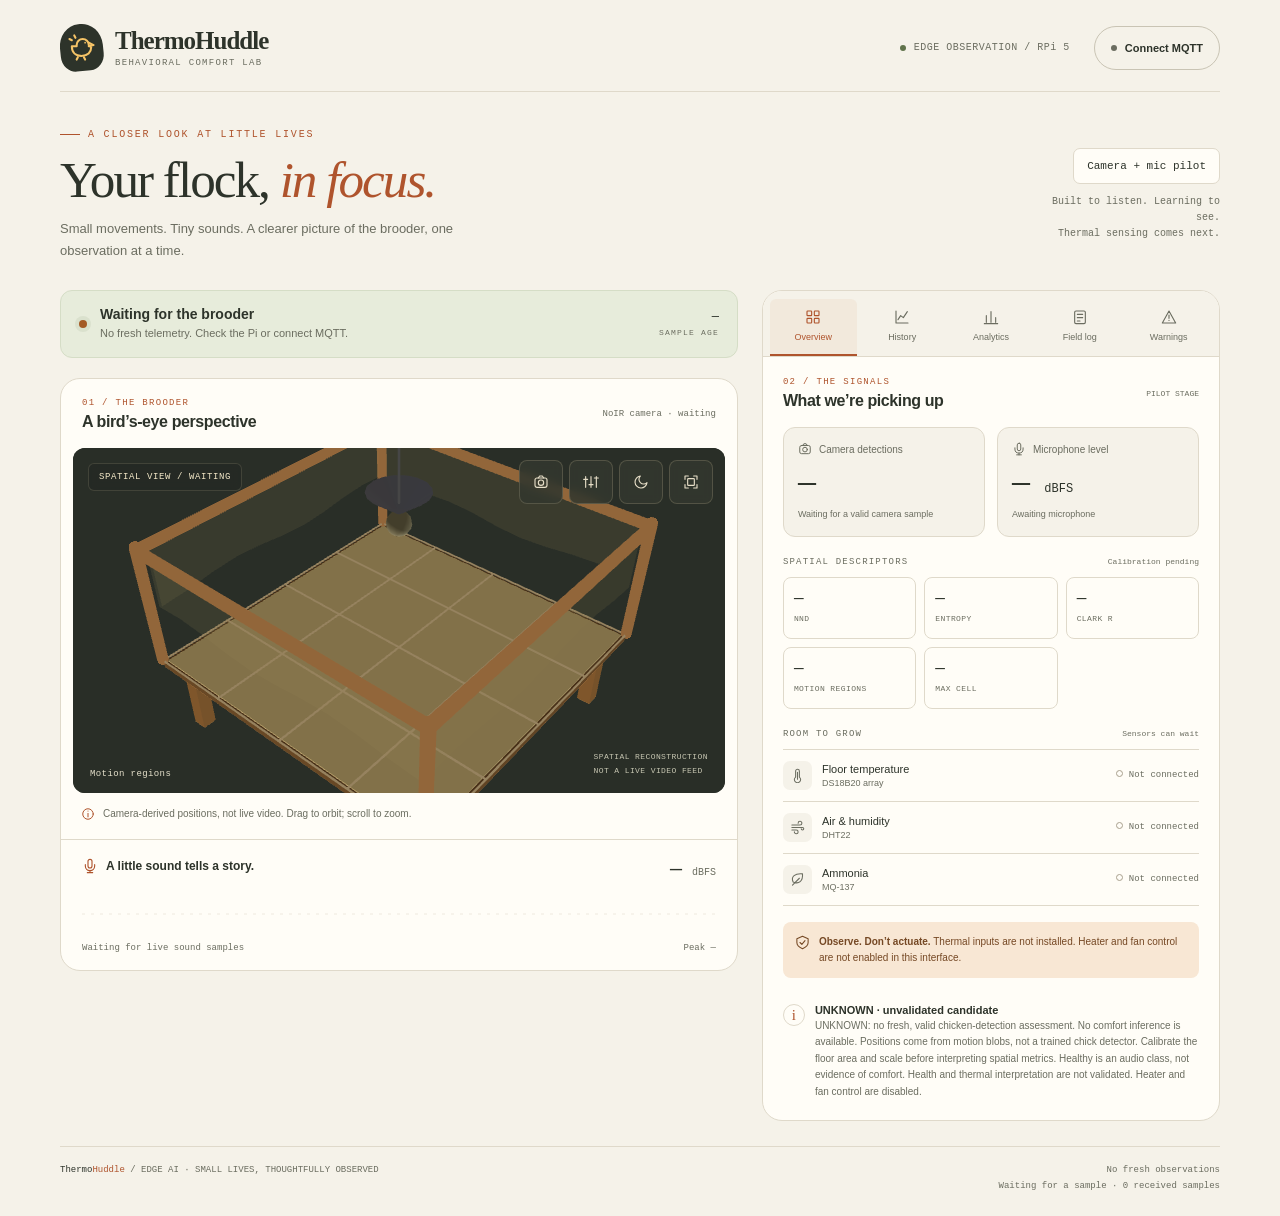
==== index.html @ e8b9ba31 "Add trained-model observation pipeline: YOLO chick detection, vocalization classifier, distress warn" ====
<!DOCTYPE html>
<html lang="en">
<head>
<meta charset="UTF-8">
<meta name="viewport" content="width=device-width, initial-scale=1.0">
<title>ThermoHuddle — Flock Monitor</title>
<script src="p5.min.js"></script>
<script src="mqtt.min.js"></script>
<link rel="manifest" href="manifest.json">
<link rel="icon" type="image/png" sizes="32x32" href="favicon-32.png">
<link rel="apple-touch-icon" href="icon-192.png">
<meta name="theme-color" content="#f5f2e9">
<meta name="mobile-web-app-capable" content="yes">
<meta name="apple-mobile-web-app-capable" content="yes">
<meta name="apple-mobile-web-app-status-bar-style" content="default">
<meta name="apple-mobile-web-app-title" content="ThermoHuddle">
<style>
  :root {
    --bg: #eaf8c2;          /* sage cream */
    --bg2: #f8f8f0;         /* off-white card */
    --card: #ffffff;
    --card-edge: #dfe7e3;
    --ink: #2a2e24;         /* near-black green ink */
    --sub: #6f7561;
    --green: #7fae55;       /* soft green accent */
    --green-soft: #dcf0b4;
    --red: #dc0014;         /* alert red */
    --red-soft: #fdecec;
    --amber: #c98a00;
    --amber-soft: #fff3d0;
    --blue: #4a7fb5;
    --radius: 18px;
    font-size: 15px;
  }
  * { box-sizing: border-box; -webkit-tap-highlight-color: transparent; }
  html, body {
    margin: 0; padding: 0; height: 100%; overflow: hidden;
    background: var(--bg); color: var(--ink);
    font-family: -apple-system, 'Segoe UI', system-ui, sans-serif;
  }
  #app {
    display: flex; flex-direction: column; height: 100%;
    max-width: 480px; margin: 0 auto; position: relative;
  }
  canvas#p5canvas { position: absolute; inset: 0; }

  /* ============ TOP BAR ============ */
  #topbar {
    position: relative; z-index: 10; flex: 0 0 auto;
    display: flex; align-items: center; gap: 10px;
    padding: 14px 18px 10px;
  }
  #topbar .logo {
    width: 38px; height: 38px; border-radius: 12px;
    background: var(--ink); color: #eaf8c2;
    display: flex; align-items: center; justify-content: center;
    font-size: 20px;
  }
  #topbar .tt { flex: 1; min-width: 0; }
  #topbar .tt .t1 { font-weight: 700; font-size: 16px; letter-spacing: 0.2px; }
  #topbar .tt .t2 { color: var(--sub); font-size: 11.5px; margin-top: 1px; }
  #connchip {
    font-size: 11px; font-weight: 600; padding: 6px 11px; border-radius: 999px;
    background: var(--card); border: 1px solid var(--card-edge); color: var(--sub);
    cursor: pointer; user-select: none;
  }
  #connchip.on { background: var(--green-soft); border-color: var(--green); color: #3c5a1e; }
  #connchip.err { background: var(--red-soft); border-color: var(--red); color: var(--red); }

  /* ============ STATE BANNER ============ */
  #statebanner {
    position: relative; z-index: 10; flex: 0 0 auto;
    margin: 0 16px; border-radius: var(--radius);
    padding: 14px 18px; display: flex; align-items: center; gap: 12px;
    background: var(--card); border: 1px solid var(--card-edge);
    box-shadow: 0 2px 10px rgba(60,70,40,0.06);
  }
  #statebanner .dot {
    width: 12px; height: 12px; border-radius: 50%; background: var(--green);
    flex: 0 0 auto; box-shadow: 0 0 0 4px rgba(127,174,85,0.25);
  }
  #statebanner .sb-main { flex: 1; min-width: 0; }
  #statebanner .sb-state { font-size: 19px; font-weight: 800; letter-spacing: 0.3px; }
  #statebanner .sb-sub { font-size: 12px; color: var(--sub); margin-top: 1px; }
  #statebanner .sb-temp { text-align: right; }
  #statebanner .sb-temp .v { font-size: 22px; font-weight: 800; }
  #statebanner .sb-temp .k { font-size: 10.5px; color: var(--sub); text-transform: uppercase; letter-spacing: 1px; }

  /* ============ 3D VIEWPORT ============ */
  #viewport {
    position: relative; z-index: 5; flex: 1 1 auto; min-height: 180px;
    margin: 12px 16px; border-radius: var(--radius); overflow: hidden;
    border: 1px solid var(--card-edge);
  }
  #viewport canvas { display: block; }
  #vplabel {
    position: absolute; top: 10px; left: 12px; z-index: 2;
    font-size: 11px; font-weight: 700; color: #ffffff;
    background: rgba(30,34,24,0.55); padding: 5px 10px; border-radius: 999px;
    backdrop-filter: blur(4px);
  }
  #vpbtns { position: absolute; top: 10px; right: 10px; z-index: 2; display: flex; gap: 6px; }
  #livefeed { position: absolute; inset: 0; width: 100%; height: 100%; object-fit: cover; display: none; background: #000; }
  #viewport.feeding #livefeed { display: block; }
  #viewport.feeding canvas#p5canvas { visibility: hidden; }
  .vpb {
    width: 34px; height: 34px; border-radius: 12px; border: 1px solid var(--card-edge);
    background: rgba(255,255,255,0.85); color: var(--ink); font-size: 15px;
    cursor: pointer; display: flex; align-items: center; justify-content: center;
    backdrop-filter: blur(4px);
  }
  .vpb:active { transform: scale(0.93); }

  /* ============ BOTTOM SHEET (stats + pages) ============ */
  #sheet {
    position: relative; z-index: 10; flex: 0 0 auto;
    background: var(--bg2); border-radius: 26px 26px 0 0;
    border-top: 1px solid var(--card-edge);
    box-shadow: 0 -4px 18px rgba(60,70,40,0.08);
    display: flex; flex-direction: column;
    max-height: 46vh;
  }
  #sheet .grab { width: 42px; height: 5px; border-radius: 3px; background: #c9cfbe; margin: 8px auto 2px; }
  #pages { flex: 1 1 auto; overflow-y: auto; padding: 6px 16px 8px; }
  .page { display: none; }
  .page.active { display: block; }

  /* stats grid */
  .stats { display: grid; grid-template-columns: repeat(4, 1fr); gap: 8px; }
  .stat {
    background: var(--card); border: 1px solid var(--card-edge);
    border-radius: 14px; padding: 9px 6px 8px; text-align: center;
  }
  .stat .v { font-size: 15px; font-weight: 800; }
  .stat .k { font-size: 8.8px; color: var(--sub); text-transform: uppercase; letter-spacing: 0.6px; margin-top: 2px; }
  .stat.warn .v { color: var(--red); }
  .stat.good .v { color: #3c5a1e; }

  /* wide row chips */
  .chips { display: flex; flex-wrap: wrap; gap: 8px; margin-top: 8px; }
  .chips .chip { min-width: calc(50% - 4px); }
  .chip {
    flex: 1; background: var(--card); border: 1px solid var(--card-edge);
    border-radius: 14px; padding: 10px 12px;
  }
  .chip .k { font-size: 9.5px; color: var(--sub); text-transform: uppercase; letter-spacing: 0.8px; }
  .chip .v { font-size: 15px; font-weight: 800; margin-top: 2px; }
  .chip.warn { background: var(--red-soft); border-color: var(--red); }
  .chip.warn .v { color: var(--red); }
  .chip.amber { background: var(--amber-soft); border-color: var(--amber); }
  .chip.amber .v { color: var(--amber); }

  /* crowding + audio-distress alarm cards */
  #crowdcard, #distresscard {
    display: none; margin-top: 8px;
    background: var(--red-soft); border: 1px solid var(--red);
    border-radius: 14px; padding: 12px 14px;
  }
  #crowdcard.show, #distresscard.show { display: block; }
  #crowdcard .ct, #distresscard .ct { color: var(--red); font-weight: 800; font-size: 14px; }
  #crowdcard .cs, #distresscard .cs { color: #8c1a20; font-size: 11.5px; margin-top: 3px; }

  /* behavioral reasoning card ("why") */
  #whycard {
    display: flex; gap: 10px; align-items: flex-start;
    background: var(--card); border: 1px solid var(--card-edge);
    border-radius: 14px; padding: 11px 13px; margin-top: 8px;
  }
  #whycard .why-ico { font-size: 17px; line-height: 1.2; }
  #whycard .why-t { font-size: 12px; font-weight: 800; }
  #whycard .why-b { font-size: 11px; color: var(--sub); line-height: 1.55; margin-top: 2px; }

  /* history chart */
  #page-hist canvas { display: block; width: 100%; max-width: 100%; border-radius: 14px; background: #14170f; }

  /* event modal + scrub readout (remote history) */
  #evmodal { position: fixed; inset: 0; background: rgba(0,0,0,.55); z-index: 60;
    display: none; align-items: center; justify-content: center; padding: 16px; }
  #evmodal.open { display: flex; }
  #evcard { background: var(--card); border: 1px solid var(--card-edge); border-radius: 16px;
    max-width: 420px; width: 100%; max-height: 86vh; overflow: auto; padding: 14px; }
  #evcard h3 { margin: 0 0 6px; font-size: 14px; }
  #evcard .evchips { display: flex; gap: 6px; flex-wrap: wrap; margin-bottom: 8px; }
  #evcard .evchip { font-size: 10.5px; padding: 2px 8px; border-radius: 999px;
    background: var(--green-soft); color: #3c5a1e; font-weight: 700; }
  #evcard .evchip.warn { background: var(--red-soft); color: var(--red); }
  #evcard img { width: 100%; border-radius: 10px; margin: 4px 0; background: #14170f; }
  #evcard .evgrid { display: grid; grid-template-columns: 1fr 1fr; gap: 4px 10px; font-size: 11.5px; margin: 8px 0; }
  #evcard .evgrid b { font-weight: 700; }
  #evcard .evlbl { color: var(--sub); font-size: 10.5px; }
  #evcard .evclose { margin-top: 8px; width: 100%; padding: 8px; border-radius: 10px;
    border: 1px solid var(--card-edge); background: transparent; color: inherit; font-weight: 700; }
  .histread { font-size: 11px; color: var(--sub); margin-top: 6px; min-height: 15px;
    font-family: ui-monospace, Consolas, monospace; white-space: pre-wrap; }
  .logline.warn.clickable { cursor: pointer; }

  /* logs */
  .logline {
    padding: 7px 10px; border-left: 3px solid var(--card-edge);
    background: var(--card); border-radius: 8px;
    margin: 6px 0; font-size: 11.5px; font-family: ui-monospace, Consolas, monospace;
  }
  .logline .t { color: var(--sub); margin-right: 7px; font-size: 10.5px; }
  .logline.warn { border-left-color: var(--red); background: var(--red-soft); }
  .logline.info { border-left-color: var(--green); }

  /* ============ BOTTOM NAV ============ */
  #nav {
    flex: 0 0 auto; display: flex; z-index: 10;
    background: var(--card); border-top: 1px solid var(--card-edge);
    padding: 8px 6px calc(10px + env(safe-area-inset-bottom));
  }
  .navbtn {
    flex: 1; text-align: center; padding: 5px 0; cursor: pointer;
    color: var(--sub); user-select: none;
  }
  .navbtn .ic { font-size: 19px; display: block; }
  .navbtn .lb { font-size: 9.5px; font-weight: 600; letter-spacing: 0.3px; }
  .navbtn.active { color: var(--ink); }
  .navbtn.active .ic { transform: scale(1.08); }

  /* scenario sheet (secondary, slides over) */
  /* history range bar */
  .rangebar { display: flex; gap: 6px; margin-bottom: 8px; }
  .rangebar .rb {
    flex: 1; padding: 7px 0; border-radius: 999px; font-size: 11px; font-weight: 700;
    background: var(--card); border: 1px solid var(--card-edge); color: var(--sub);
    cursor: pointer;
  }
  .rangebar .rb.on { background: var(--green-soft); border-color: var(--green); color: #3c5a1e; }
  .histsum { display: flex; gap: 8px; margin-top: 8px; flex-wrap: wrap; }
  .hchip {
    background: var(--card); border: 1px solid var(--card-edge); border-radius: 10px;
    padding: 6px 10px; font-size: 11px; color: var(--sub);
  }
  .hchip b { color: var(--ink); }
  /* analytics */
  .card-lite {
    background: var(--card); border: 1px solid var(--card-edge); border-radius: 14px;
    padding: 12px 14px; margin-top: 8px;
  }
  .card-lite .cl-t {
    font-size: 12px; font-weight: 800; letter-spacing: .4px; margin-bottom: 8px;
    display: flex; justify-content: space-between; align-items: center;
  }
  .card-lite .cl-s { font-size: 9.5px; font-weight: 400; color: var(--sub); }
  .dtable { width: 100%; border-collapse: collapse; font-size: 11px; }
  .dtable th { color: var(--sub); font-weight: 600; text-align: left; padding: 6px 8px; border-bottom: 1px solid var(--card-edge); font-size: 10px; text-transform: uppercase; letter-spacing: .5px; }
  .dtable td { padding: 7px 8px; border-bottom: 1px solid rgba(190,200,170,.35); }
  .dtable tr.today td { background: var(--green-soft); }
  .csvbtn {
    background: var(--green-soft); border: 1px solid var(--green); color: #3c5a1e;
    border-radius: 999px; font-size: 10px; font-weight: 700; padding: 4px 10px; cursor: pointer;
  }
  .mgrid { display: grid; grid-template-columns: repeat(4, 1fr); gap: 8px; }
  .mcell { background: var(--bg2); border: 1px solid var(--card-edge); border-radius: 10px; padding: 9px 6px; text-align: center; }
  .mcell .ml { font-size: 8.8px; color: var(--sub); text-transform: uppercase; letter-spacing: .6px; }
  .mcell .mv { font-size: 17px; font-weight: 800; margin-top: 2px; }
  .mcell .mg { font-size: 8.5px; margin-top: 1px; color: var(--sub); }
  .mv.good { color: #3c5a1e; } .mv.ok { color: var(--amber); } .mv.poor { color: var(--red); }
  .mnote { font-size: 10.5px; color: var(--sub); margin-top: 8px; line-height: 1.5; }
  .mnote code { background: rgba(0,0,0,.06); padding: 1px 5px; border-radius: 4px; font-size: 10px; }
  #scensheet {
    position: absolute; inset: 0; z-index: 30; display: none;
    background: rgba(42,46,36,0.35); backdrop-filter: blur(3px);
  }
  #scensheet.open { display: block; }
  #scensheet .inner {
    position: absolute; bottom: 0; left: 0; right: 0;
    background: var(--bg2); border-radius: 26px 26px 0 0;
    padding: 14px 16px calc(16px + env(safe-area-inset-bottom));
  }
  #scensheet .inner h3 { margin: 2px 4px 10px; font-size: 14px; }
  .scengrid { display: grid; grid-template-columns: repeat(4, 1fr); gap: 8px; }
  .scen {
    background: var(--card); border: 1px solid var(--card-edge); border-radius: 14px;
    padding: 12px 4px; text-align: center; cursor: pointer; font-size: 11px; font-weight: 600;
    color: var(--ink);
  }
  .scen .e { font-size: 20px; display: block; margin-bottom: 3px; }
  .scen.active { background: var(--green-soft); border-color: var(--green); }
  .scen.danger.active { background: var(--red-soft); border-color: var(--red); }
  .scenrow2 { display: grid; grid-template-columns: repeat(3, 1fr); gap: 8px; margin-top: 8px; }
</style>
<link rel="stylesheet" href="brooder.css">
</head>
<body data-mode="live">
<svg class="icon-sprite" aria-hidden="true" xmlns="http://www.w3.org/2000/svg">
  <symbol id="i-chick" viewBox="0 0 24 24"><path d="M18 10a5 5 0 0 0-10 0v1H4c0 5 3 8 8 8s8-3 8-7l-2-2Z"/><path d="m18 8 4 2-4 1M9 20l-1 2m6-2 1 2M2 5l2 1M6 2l1 2"/><circle cx="15" cy="8" r=".7" fill="currentColor" stroke="none"/></symbol>
  <symbol id="i-camera" viewBox="0 0 24 24"><rect x="3" y="6" width="18" height="14" rx="3"/><path d="m8 6 2-3h4l2 3"/><circle cx="12" cy="13" r="4"/></symbol>
  <symbol id="i-mic" viewBox="0 0 24 24"><rect x="9" y="2" width="6" height="13" rx="3"/><path d="M5 10v2a7 7 0 0 0 14 0v-2M12 19v3m-4 0h8"/></symbol>
  <symbol id="i-sliders" viewBox="0 0 24 24"><path d="M4 4v16m8-16v16m8-16v16M1 8h6m2 8h6m2-10h6"/></symbol>
  <symbol id="i-moon" viewBox="0 0 24 24"><path d="M21 13a9 9 0 1 1-10-10 7 7 0 0 0 10 10Z"/></symbol>
  <symbol id="i-expand" viewBox="0 0 24 24"><path d="M8 3H3v5m13-5h5v5M3 16v5h5m13-5v5h-5"/><rect x="7" y="7" width="10" height="10" rx="1"/></symbol>
  <symbol id="i-grid" viewBox="0 0 24 24"><rect x="3" y="3" width="7" height="7" rx="1"/><rect x="14" y="3" width="7" height="7" rx="1"/><rect x="3" y="14" width="7" height="7" rx="1"/><rect x="14" y="14" width="7" height="7" rx="1"/></symbol>
  <symbol id="i-chart" viewBox="0 0 24 24"><path d="M3 3v18h18M6 16l4-6 4 3 6-9"/></symbol>
  <symbol id="i-analysis" viewBox="0 0 24 24"><path d="M5 20V10m7 10V4m7 16v-7M2 22h20"/></symbol>
  <symbol id="i-notes" viewBox="0 0 24 24"><rect x="4" y="3" width="16" height="19" rx="2"/><path d="M8 8h8m-8 5h8m-8 5h4"/></symbol>
  <symbol id="i-alert" viewBox="0 0 24 24"><path d="m12 3 10 18H2L12 3Zm0 6v5m0 3v.1"/></symbol>
  <symbol id="i-thermo" viewBox="0 0 24 24"><path d="M9 14.5V5a3 3 0 0 1 6 0v9.5a5 5 0 1 1-6 0ZM12 7v11"/></symbol>
  <symbol id="i-air" viewBox="0 0 24 24"><path d="M3 8h13a3 3 0 1 0-3-3M3 12h17a2 2 0 1 1-2 2M3 16h7a3 3 0 1 1-3 3"/></symbol>
  <symbol id="i-leaf" viewBox="0 0 24 24"><path d="M20 3C8 2 1 7 5 16c9 4 16-1 15-13ZM4 21 15 10"/></symbol>
  <symbol id="i-shield" viewBox="0 0 24 24"><path d="m12 2 9 4v6c0 6-9 10-9 10S3 18 3 12V6l9-4Zm-4 10 3 3 5-6"/></symbol>
  <symbol id="i-info" viewBox="0 0 24 24"><circle cx="12" cy="12" r="9"/><path d="M12 11v6m0-10v.1"/></symbol>
</svg>
<div id="app">

  <div id="topbar">
    <div class="logo" aria-hidden="true"><svg class="icon"><use href="#i-chick"/></svg></div>
    <div class="tt">
      <div class="t1">ThermoHuddle</div>
      <div class="t2" id="subtitle">BEHAVIORAL COMFORT LAB</div>
    </div>
    <div class="top-context"><span class="status-dot"></span> EDGE OBSERVATION / RPi 5</div>
    <button id="connchip" type="button" title="Connect or disconnect MQTT">Connect MQTT</button>
  </div>

  <section id="intro" aria-labelledby="intro-title">
    <div><div class="eyebrow">A closer look at little lives</div><h1 id="intro-title">Your flock, <em>in focus.</em></h1><p>Small movements. Tiny sounds. A clearer picture of the brooder, one observation at a time.</p></div>
    <div class="pilot-stamp"><strong id="pilot-mode-name"><svg class="icon" aria-hidden="true"><use href="#i-leaf"/></svg>Camera + mic pilot</strong><span class="stamp-note">Built to listen. Learning to see.<br>Thermal sensing comes next.</span></div>
  </section>

  <div id="statebanner">
    <div class="dot" id="sbdot"></div>
    <div class="sb-main">
      <div class="sb-state" id="sbstate" role="status" aria-live="polite">Waiting for the brooder</div>
      <div class="sb-sub" id="sbsub">Camera + microphone · observation only</div>
    </div>
    <div class="sb-temp">
      <div class="v" id="sbtemp">—</div>
      <div class="k" id="sbtemp-label">sample age</div>
    </div>
  </div>

  <section id="observation" aria-labelledby="spatial-title">
    <div class="observation-head"><div><div class="section-index">01 / THE BROODER</div><h2 id="spatial-title">A bird’s-eye perspective</h2></div><span class="source-tag" id="camera-source">NoIR camera · waiting</span></div>
  <div id="viewport" aria-label="Interactive 3D reconstruction of camera-derived motion regions">
    <canvas id="p5canvas" aria-hidden="true"></canvas>
    <video id="livefeed" autoplay playsinline muted></video>
    <div id="vplabel">SPATIAL VIEW / WAITING</div>
    <div id="vpbtns">
      <button class="vpb" id="btnfeed" type="button" aria-label="Toggle configured camera stream" title="Camera stream (requires separate stream setup)"><svg class="icon" aria-hidden="true"><use href="#i-camera"/></svg></button>
      <button class="vpb" id="btnscen" type="button" aria-label="Open demonstration scenarios" title="Demonstration scenarios"><svg class="icon" aria-hidden="true"><use href="#i-sliders"/></svg></button>
      <button class="vpb" id="btndark" type="button" aria-label="Toggle dark theme" aria-pressed="false" title="Toggle dark theme"><svg class="icon" aria-hidden="true"><use href="#i-moon"/></svg></button>
      <button class="vpb" id="btnsnap" type="button" aria-label="Save spatial view as PNG" title="Save spatial view"><svg class="icon" aria-hidden="true"><use href="#i-expand"/></svg></button>
    </div>
    <div class="viewport-bottom"><span class="view-key"><i></i> Motion regions</span><span class="coordinates">SPATIAL RECONSTRUCTION<br>NOT A LIVE VIDEO FEED</span></div>
  </div>
    <div class="observation-caption"><svg class="icon" aria-hidden="true"><use href="#i-info"/></svg><span id="observation-note">Camera-derived positions, not live video. Drag to orbit; scroll to zoom.</span></div>
    <div class="audio-panel"><div class="audio-top"><span class="audio-title"><svg class="icon" aria-hidden="true"><use href="#i-mic"/></svg>A little sound tells a story.</span><span class="audio-number"><span id="audio-level">—</span> <small>dBFS</small></span></div><div class="audio-chart" id="audio-chart" role="img" aria-label="Recent received microphone levels; numeric reading above"></div><div class="audio-foot"><span id="audio-label">Waiting for live sound samples</span><span id="audio-peak">Peak —</span></div></div>
  </section>

  <div id="sheet">
    <div class="grab"></div>
    <div id="pages">

      <div class="page active" id="page-stats">
        <div class="panel-title"><div><div class="section-index">02 / THE SIGNALS</div><h2>What we’re picking up</h2></div><span class="source-tag">PILOT STAGE</span></div>
        <div class="pilot-summary pilot-only">
          <div class="signal-card"><div class="signal-name"><svg class="icon" aria-hidden="true"><use href="#i-camera"/></svg>Camera detections</div><div class="signal-number" id="signal-count">—</div><div class="signal-detail" id="signal-camera-state">Waiting for a valid camera sample</div></div>
          <div class="signal-card"><div class="signal-name"><svg class="icon" aria-hidden="true"><use href="#i-mic"/></svg>Microphone level</div><div class="signal-number"><span id="signal-level">—</span> <small>dBFS</small></div><div class="signal-detail" id="signal-mic-state">Awaiting microphone</div></div>
        </div>
        <div class="pilot-note demo-only"><p><strong>Demonstration mode.</strong> Flock, thermal values and alarms below are simulated. No hardware is controlled.</p></div>
        <div class="subheading">Spatial descriptors <span>Calibration pending</span></div>
        <div class="stats">
          <div class="stat control-metric"><div class="v" id="m-set">—</div><div class="k">setpoint</div></div>
          <div class="stat"><div class="v" id="m-nnd">—</div><div class="k">nnd</div></div>
          <div class="stat"><div class="v" id="m-ent">—</div><div class="k">entropy</div></div>
          <div class="stat"><div class="v" id="m-r">—</div><div class="k">clark R</div></div>
          <div class="stat control-metric"><div class="v" id="m-duty">Off</div><div class="k">lamp duty</div></div>
          <div class="stat control-metric"><div class="v" id="m-nh3">—</div><div class="k">nh₃ ppm</div></div>
          <div class="stat"><div class="v" id="m-count">—</div><div class="k">motion regions</div></div>
          <div class="stat" id="m-cellwrap"><div class="v" id="m-cell">—</div><div class="k">max cell</div></div>
        </div>
        <div class="chips legacy-controls">
          <div class="chip"><div class="k">baseline</div><div class="v" id="c-base">34.0°C</div></div>
          <div class="chip" id="c-trimwrap"><div class="k">behavioral trim</div><div class="v" id="c-trim">+0.0°C</div></div>
          <div class="chip" id="c-crowdwrap"><div class="k">crowding rule</div><div class="v" id="c-crowd">clear</div></div>
          <div class="chip" id="c-confwrap"><div class="k">cross-check conf</div><div class="v" id="c-conf">—</div></div>
        </div>
        <div class="pilot-only"><div class="subheading">Room to grow <span>Sensors can wait</span></div><div class="sensor-list">
          <div class="sensor-row"><span class="sensor-icon"><svg class="icon" aria-hidden="true"><use href="#i-thermo"/></svg></span><span class="sensor-name">Floor temperature<small>DS18B20 array</small></span><span class="sensor-state">Not connected</span></div>
          <div class="sensor-row"><span class="sensor-icon"><svg class="icon" aria-hidden="true"><use href="#i-air"/></svg></span><span class="sensor-name">Air & humidity<small>DHT22</small></span><span class="sensor-state">Not connected</span></div>
          <div class="sensor-row"><span class="sensor-icon"><svg class="icon" aria-hidden="true"><use href="#i-leaf"/></svg></span><span class="sensor-name">Ammonia<small>MQ-137</small></span><span class="sensor-state">Not connected</span></div>
        </div><div class="pilot-note"><svg class="icon" aria-hidden="true"><use href="#i-shield"/></svg><p><strong>Observe. Don’t actuate.</strong> Thermal inputs are not installed. Heater and fan control are not enabled in this interface.</p></div></div>
        <div id="crowdcard">
          <div class="ct">⚠ CROWDING ALARM — acknowledge required</div>
          <div class="cs">Alarm + ventilation burst + notification sent · re-alerts every 5 min until acknowledged.</div>
        </div>
        <div id="distresscard">
          <div class="ct" id="distress-title">—</div>
          <div class="cs" id="distress-sub">—</div>
        </div>
        <div id="whycard">
          <div class="why-ico" id="whyico">🔎</div>
          <div class="why-main">
            <div class="why-t" id="whyt">—</div>
            <div class="why-b" id="whyb">Awaiting behavior window from th-brain.</div>
          </div>
        </div>
      </div>

      <div class="page" id="page-hist">
        <div class="rangebar" id="rangebar">
          <button class="rb on" data-r="24h">24 hours</button>
          <button class="rb" data-r="7d">Weekly</button>
          <button class="rb" data-r="30d">Monthly</button>
        </div>
        <canvas id="histcanvas" width="720" height="260"></canvas>
        <div class="histsum" id="histsum"></div>
      </div>

      <div class="page" id="page-analytics">
        <div class="stats" style="grid-template-columns:repeat(4,1fr)">
          <div class="stat"><div class="v" id="an-avg">—</div><div class="k">avg floor °C</div></div>
          <div class="stat"><div class="v" id="an-min">—</div><div class="k">min °C</div></div>
          <div class="stat"><div class="v" id="an-max">—</div><div class="k">max °C</div></div>
          <div class="stat"><div class="v" id="an-comfy">—</div><div class="k">% in comfy</div></div>
          <div class="stat"><div class="v" id="an-trims">—</div><div class="k">trim steps</div></div>
          <div class="stat"><div class="v" id="an-alarms">—</div><div class="k">crowd alarms</div></div>
          <div class="stat"><div class="v" id="an-nh3">—</div><div class="k">nh₃ events</div></div>
          <div class="stat"><div class="v" id="an-uptime">—</div><div class="k">samples</div></div>
        </div>
        <div class="card-lite">
          <div class="cl-t">Daily rollup <button class="csvbtn" id="csvbtn">⬇ CSV</button></div>
          <div style="overflow-x:auto"><table class="dtable" id="dtable">
            <thead><tr><th>Day</th><th>Avg °C</th><th>Min</th><th>Max</th><th>Comfy %</th><th>Alarms</th><th>NH₃</th></tr></thead>
            <tbody id="dtbody"></tbody>
          </table></div>
        </div>
        <div class="card-lite">
          <div class="cl-t">Model accuracy <span class="cl-s">from th-brain · via MQTT/Supabase</span></div>
          <div class="mgrid">
            <div class="mcell"><div class="ml">classifier acc</div><div class="mv" id="mm-acc">—</div><div class="mg" id="mm-acc-g"></div></div>
            <div class="mcell"><div class="ml">macro F1</div><div class="mv" id="mm-f1">—</div><div class="mg" id="mm-f1-g"></div></div>
            <div class="mcell"><div class="ml">crowd recall</div><div class="mv" id="mm-recall">—</div><div class="mg" id="mm-recall-g"></div></div>
            <div class="mcell"><div class="ml">resp time</div><div class="mv" id="mm-resp">—</div><div class="mg" id="mm-resp-g"></div></div>
            <div class="mcell"><div class="ml">stabilize</div><div class="mv" id="mm-stab">—</div><div class="mg" id="mm-stab-g"></div></div>
          </div>
          <div class="mnote" id="mnote">Awaiting control-loop metrics from the Pi (topic <code>thermohuddle/status</code>, payload <code>kind:"control_metrics"</code> with <code>resp_s</code> + <code>stab_s</code>). Temp auto-correction acts on live behavior — no forecast involved.</div>
        </div>
      </div>

      <div class="page" id="page-logs">
        <div id="logbody"></div>
      </div>

      <div class="page" id="page-warn">
        <div id="warnbody"></div>
      </div>

    </div>

    <nav id="nav" aria-label="Observation panels">
      <button class="navbtn active" type="button" data-p="stats"><span class="ic"><svg class="icon" aria-hidden="true"><use href="#i-grid"/></svg></span><span class="lb">Overview</span></button>
      <button class="navbtn" type="button" data-p="hist"><span class="ic"><svg class="icon" aria-hidden="true"><use href="#i-chart"/></svg></span><span class="lb">History</span></button>
      <button class="navbtn" type="button" data-p="analytics"><span class="ic"><svg class="icon" aria-hidden="true"><use href="#i-analysis"/></svg></span><span class="lb">Analytics</span></button>
      <button class="navbtn" type="button" data-p="logs"><span class="ic"><svg class="icon" aria-hidden="true"><use href="#i-notes"/></svg></span><span class="lb">Field log</span></button>
      <button class="navbtn" type="button" data-p="warn"><span class="ic"><svg class="icon" aria-hidden="true"><use href="#i-alert"/></svg></span><span class="lb">Warnings</span></button>
    </nav>
  </div>

  <footer id="footnote"><div><span class="footer-brand">Thermo<em>Huddle</em></span> / EDGE AI · SMALL LIVES, THOUGHTFULLY OBSERVED</div><div class="footer-status"><span id="transport-state">Waiting for observations</span><br><span id="sample-state">No sample yet</span> · <span id="audio-window">0 received samples</span></div></footer>

  <div id="scensheet" role="dialog" aria-modal="true" aria-label="Demonstration scenarios">
    <div class="inner">
      <h3>Explore a demonstration</h3>
      <p class="demo-caption">These scenarios use simulated data, not your brooder. Choose LIVE data to return. Escape or tap outside to close.</p>
      <div class="scengrid">
        <button class="scen" type="button" data-s="COMFY"><span class="e">01</span>Comfy</button>
        <button class="scen" type="button" data-s="COLD"><span class="e">02</span>Cold</button>
        <button class="scen" type="button" data-s="HOT"><span class="e">03</span>Hot</button>
        <button class="scen" type="button" data-s="DRAFT"><span class="e">04</span>Draft</button>
      </div>
      <div class="scenrow2">
        <button class="scen danger" type="button" data-s="CROWD"><span class="e">05</span>Crowding</button>
        <button class="scen danger" type="button" data-s="LAMPFAIL"><span class="e">06</span>Lamp fail</button>
        <button class="scen danger" type="button" data-s="AMMONIA"><span class="e">07</span>NH₃ spike</button>
      </div>
      <div class="scenrow2">
        <button class="scen" type="button" data-s="AUTO"><span class="e">08</span>Auto cycle</button>
        <button class="scen" type="button" data-s="LIVE"><span class="e">09</span>LIVE data</button>
        <button class="scen" type="button" data-s="DAY"><span class="e">10</span>Next day</button>
      </div>
    </div>
  </div>
</div>

<script src="pilot.js"></script>
<script src="cloud-feed.js"></script>
<script>
p5.disableFriendlyErrors = true;

// ================= ENGINE (same logic as brooder_tracker, mobile skin) =================
const CONFIG = { nChicks: 50, floor: 100, wallH: 40, camH: 95, seed: 7 };
const STATES = {
  COMFY: { name: 'COMFORTABLE', col: '#7fae55', ink: '#3c5a1e' },
  COLD:  { name: 'TOO COLD',    col: '#4a7fb5', ink: '#2a4a6e' },
  HOT:   { name: 'TOO HOT',     col: '#dc0014', ink: '#8c1a20' },
  DRAFT: { name: 'DRAFT',       col: '#7f9db5', ink: '#3a4a5e' },
};
const SCEN = {
  COMFY:    { label: 'Comfortable' },
  COLD:     { label: 'Too cold' },
  HOT:      { label: 'Too hot' },
  DRAFT:    { label: 'Draft' },
  CROWD:    { label: 'Crowding', danger: true },
  LAMPFAIL: { label: 'Lamp failure', danger: true },
  AMMONIA:  { label: 'Ammonia spike', danger: true },
  LIVE:     { label: 'LIVE tracking' },
  AUTO:     { label: 'Auto cycle' },
};
const AUTO_ORDER = ['COMFY','COLD','HOT','DRAFT','CROWD','LAMPFAIL','AMMONIA'];
const CYCLE_FRAMES = 560;
const PLAN = {
  baseDay1: 34.0, baseDay14: 29.0,
  trimStep: 0.5, trimLimit: 2.0,
  crowdCellFrac: 0.45, crowdWindows: 3,
  nh3On: 25, nh3Off: 15, nh3Crit: 50,
};
const STATE_COLORS = { COMFY: '#7fae55', COLD: '#4a7fb5', HOT: '#dc0014', DRAFT: '#7f9db5' };
function baselineForDay(day) {
  const d = Math.min(Math.max(day, 1), 14);
  return PLAN.baseDay1 + (d - 1) / 13 * (PLAN.baseDay14 - PLAN.baseDay1);
}

let chicks = [], liveDots = [], liveFresh = false;
let sim = { t: 0, mode: 'manual', forced: 'LIVE', day: 1,
            baseline: 34.0, trim: 0, setpoint: 34.0, lampPWM: 0.8,
            floorT: 32.5, classState: 'COMFY', holdTimer: 0, nh3: 6,
            crowdStreak: 0, crowdActive: false, crowdAlertAt: 0, crowdGrace: 0,
            stats: null };
let DARKMODE = false;
let camAng = -0.7, camElev = 0.72, camDist = 245;
let dragging = false, lastX = 0, lastY = 0;

// history + logs
const HIST = {
  max: 600, floorT: [], setpoint: [], state: [], t: [],
  push(a, b, c) {
    this.floorT.push(a); this.setpoint.push(b); this.state.push(c);
    this.t.push(Date.now());
    if (this.floorT.length > this.max) {
      this.floorT.shift(); this.setpoint.shift(); this.state.shift(); this.t.shift();
    }
  },
};
const LOGS = {
  max: 200, info: [], warn: [],
  log(kind, msg) {
    const e = { t: new Date(), msg };
    (kind === 'warn' ? this.warn : this.info).push(e);
    if (this.info.length > this.max) this.info.shift();
    if (this.warn.length > this.max) this.warn.shift();
  },
};

// ---- control-loop timing (Chapter 4: response + stabilization) ----
// 1 sim tick = 1 s of real control time (1 Hz controller), so tick deltas are seconds.
const CTRL = {
  pending: false, sawActuation: false, detT: 0, actT: 0, settle: 0,
  reset(t) { this.pending = true; this.sawActuation = false; this.detT = t; this.settle = 0; },
  noteActuation(t) {
    if (this.pending && !this.sawActuation) {
      this.sawActuation = true; this.actT = t;
      const r = t - this.detT; this.lastResp = r; return r;
    }
    if (!this.pending) { this.reset(t); this.sawActuation = true; this.actT = t; }
    return null;
  },
  noteSettled(t, err) {
    if (!this.sawActuation) return null;
    if (Math.abs(err) <= 0.5) { this.settle++; } else { this.settle = 0; }
    if (this.settle >= 5) { this.pending = false; this.sawActuation = false; return t - this.actT; }
    return null;
  },
};

// ================= P5 SETUP =================
function setup() {
  const c = document.getElementById('p5canvas');
  const w = document.getElementById('viewport');
  const cnv = createCanvas(w.clientWidth, w.clientHeight, WEBGL);
  cnv.parent('viewport');
  cnv.id('p5canvas');
  const placeholder = w.querySelector('canvas[aria-hidden="true"]');
  if (placeholder && placeholder !== cnv.elt) placeholder.remove();
  cnv.elt.setAttribute('aria-hidden', 'true');
  frameRate(window.matchMedia('(prefers-reduced-motion: reduce)').matches ? 8 : 24);
  randomSeed(CONFIG.seed); noiseSeed(CONFIG.seed);
  pixelDensity(Math.min(2, window.devicePixelRatio || 1));
  setAttributes('antialias', true);
  for (let i = 0; i < CONFIG.nChicks; i++) chicks.push(new Chick());
  assignHomes();
  window.addEventListener('resize', () => {
    resizeCanvas(w.clientWidth, w.clientHeight);
  });
}

function assignHomes() {
  const per = [];
  for (let i = 0; i < 52; i++) {
    const side = i % 4;
    const t = -42 + 84 * ((Math.floor(i / 4) + random(-0.35, 0.35)) / 13);
    if (side === 0) per.push(createVector(t, 0, -42));
    else if (side === 1) per.push(createVector(42, 0, t));
    else if (side === 2) per.push(createVector(t, 0, 42));
    else per.push(createVector(-42, 0, t));
  }
  per.sort(() => random() - 0.5);
  const gridPts = [];
  for (let gz = 0; gz < 8; gz++)
    for (let gx = 0; gx < 7; gx++)
      gridPts.push(createVector(map(gx, 0, 6, -40, 40) + random(-4, 4), 0,
                                map(gz, 0, 7, -42, 42) + random(-4, 4)));
  gridPts.sort(() => random() - 0.5);
  chicks.forEach((c, i) => { c.home = per[i % per.length]; c.comfyHome = gridPts[i % gridPts.length]; });
}

class Chick {
  constructor() {
    this.pos = createVector(random(-46, 46), 0, random(-46, 46));
    this.vel = createVector(random(-0.3, 0.3), 0, random(-0.3, 0.3));
    this.chirp = random(1000);
    const ca = random(TWO_PI), cr = Math.sqrt(random()) * 14;
    this.coldSpot = createVector(Math.cos(ca) * cr, 0, -6 + Math.sin(ca) * cr);
    this.draftSpot = createVector(random(10, 42), 0, random(10, 42));
  }
  update(target, urgency, wander) {
    wander = wander === undefined ? 0.05 : wander;
    const seek = p5.Vector.sub(target, this.pos);
    seek.y = 0; seek.limit(urgency);
    const ang = this.chirp + noise(sim.t * 0.02 + this.chirp * 1.7) * TWO_PI * 1.4;
    const n = wander * noise(sim.t * 0.013 + this.chirp);
    this.vel.add(seek);
    this.vel.add(createVector(Math.cos(ang) * n, 0, Math.sin(ang) * n));
    this.vel.limit(0.55);
    this.pos.add(this.vel);
    this.pos.x = constrain(this.pos.x, -CONFIG.floor/2 + 4, CONFIG.floor/2 - 4);
    this.pos.z = constrain(this.pos.z, -CONFIG.floor/2 + 4, CONFIG.floor/2 - 4);
  }
  display() { drawChickBody(this.pos.x, this.pos.z, '#fffdf4', '#e8c99a'); }
}
function drawDot(x, z) {
  push(); translate(x, -2.5, z); noStroke(); fill('#f7d993');
  sphere(1.1, 5, 3); pop();
}
function drawChickBody(x, z, bodyCol, beakCol) {
  push();
  translate(x, -1.2, z);
  noStroke();
  fill(bodyCol);
  sphere(2.2, 10, 8);
  translate(0, 1.4, 1.6);
  fill(beakCol);
  sphere(1.3, 8, 6);
  pop();
}

// ================= SIMULATION (plan-aligned) =================
function updateSim() {
  sim.t++;
  // Camera/mic pilot must not manufacture thermal history or controller events.
  if (sim.forced === 'LIVE') return;
  const prevClass = sim.classState, prevCrowd = sim.crowdActive, prevTrim = sim.trim;

  if (sim.mode === 'auto' && sim.forced !== 'LIVE') {
    sim.forced = AUTO_ORDER[Math.floor(sim.t / CYCLE_FRAMES) % AUTO_ORDER.length];
  }
  if (sim.forced === 'LIVE') {
    classifyFromPositions(liveDots.map(d => [d.x, d.z]));
  } else {
    applyBehavior(sim.forced);
  }

  // control model
  if (sim.forced !== 'LIVE') {
    sim.baseline = baselineForDay(sim.day);
    // HOT = the ambient itself is warm: with the lamp at 0 the floor still sits
    // above the age baseline (otherwise the demo contradicts itself and the
    // fusion correctly reports a behavior/temperature conflict)
    const envLoad = { COMFY: 0, COLD: 4, HOT: -9.5, DRAFT: 2, CROWD: 0, LAMPFAIL: 0, AMMONIA: 0, LIVE: 0 }[sim.forced] || 0;
    const trimStepFor = { COLD: +0.5, HOT: -0.5, DRAFT: +0.5, COMFY: 0.0 };
    const step = trimStepFor[sim.classState] || 0.0;
    if (sim.t % 40 === 0) sim.trim = constrain(sim.trim + step, -PLAN.trimLimit, PLAN.trimLimit);
    sim.setpoint = sim.baseline + sim.trim;
    if (sim.forced === 'LAMPFAIL') sim.lampPWM = lerp(sim.lampPWM, 0.08, 0.08);
    else sim.lampPWM = constrain(sim.lampPWM + (sim.setpoint - sim.floorT) * 0.012, 0, 1);
    const eq = 26 + sim.lampPWM * 9 - envLoad;
    sim.floorT = lerp(sim.floorT, eq, 0.03);
  } else {
    sim.setpoint = sim.baseline + sim.trim;
  }

  // crowding hard rule
  if (sim.stats) {
    const f = sim.stats.cellFrac;
    if (f >= PLAN.crowdCellFrac) {
      if (!sim.crowdActive) sim.crowdStreak++;
      sim.crowdGrace = 0;
    } else if (f < PLAN.crowdCellFrac * 0.8) sim.crowdStreak = 0;
  }
  if (!sim.crowdActive && sim.crowdStreak >= PLAN.crowdWindows) {
    sim.crowdActive = true; sim.crowdAlertAt = sim.t;
  } else if (sim.crowdActive && sim.t - sim.crowdAlertAt > 60 * 5) {
    sim.crowdAlertAt = sim.t;
  }
  if (sim.crowdActive) {
    sim.crowdGrace = (sim.crowdGrace || 0) + 1;
    if (sim.crowdGrace >= 90) { sim.crowdActive = false; sim.crowdGrace = 0; }
  }

  sim.nh3 = lerp(sim.nh3, sim.forced === 'AMMONIA' ? 42 : 6, sim.forced === 'AMMONIA' ? 0.06 : 0.02);

  // history + logs
  if (sim.t % 60 === 0) HIST.push(sim.floorT, sim.setpoint, sim.classState);
  if (sim.classState !== prevClass) {
    LOGS.log('info', `state → ${sim.classState} (floor ${sim.floorT.toFixed(1)}°C, sp ${sim.setpoint.toFixed(1)}°C)`);
    if (sim.classState !== 'COMFY') CTRL.reset(sim.t);          // behavior change = detection
  }
  // actuation = a trim step actually applied (or LIVE duty jump)
  if (sim.trim !== prevTrim && sim.classState !== 'COMFY') {
    const r = CTRL.noteActuation(sim.t);
    if (r != null) LOGS.log('info', `actuation after ${r}s — trim ${sim.trim >= 0 ? '+' : ''}${sim.trim.toFixed(1)}°C`);
  }
  // stabilization = floor temp back within ±0.5 °C of setpoint, held 5 s
  if (sim.classState !== 'COMFY') {
    const s = CTRL.noteSettled(sim.t, sim.floorT - sim.setpoint);
    if (s != null) {
      LOGS.log('info', `stabilized — floor within ±0.5°C of setpoint after ${s}s`);
      window.recordCtrlEvent && window.recordCtrlEvent({ resp_s: CTRL.lastResp, stab_s: s, state: sim.classState });
    }
  }
  if (sim.crowdActive && !prevCrowd)
    LOGS.log('warn', `CROWDING ALARM — max cell ${(sim.stats.cellFrac*100).toFixed(0)}% · vent burst`);
  else if (prevCrowd && !sim.crowdActive)
    LOGS.log('info', 'crowding alarm cleared (dispersal)');
  if (sim.nh3 >= PLAN.nh3Crit && sim.t % 60 === 0)
    LOGS.log('warn', `NH₃ CRITICAL ${sim.nh3.toFixed(0)} ppm`);
  else if (sim.nh3 >= PLAN.nh3On && sim.t % 120 === 0)
    LOGS.log('warn', `NH₃ ${sim.nh3.toFixed(0)} ppm — vent ON`);
  if (sim.forced === 'LAMPFAIL' && sim.t % 300 === 0)
    LOGS.log('warn', 'LAMP FAILURE — duty≈0, floor cooling');
  // live-refresh the open page
  if (sim.t % 120 === 0) {
    const open = document.querySelector('.navbtn.active');
    if (open) {
      if (open.dataset.p === 'hist') { renderHist(); loadHistRemote(); }
      else if (open.dataset.p === 'analytics') renderAnalytics();
      else if (open.dataset.p === 'logs') renderLogs();
      else if (open.dataset.p === 'warn') { renderWarn(); loadHistRemote(); }
    }
  }
}

function applyBehavior(mode) {
  for (const c of chicks) {
    switch (mode) {
      case 'COLD': case 'LAMPFAIL': c.update(c.coldSpot, 0.10, 0.03); break;
      case 'HOT': c.update(c.home || createVector(0,0,0), 0.10, 0.02); break;
      case 'DRAFT': c.update(c.draftSpot, 0.08, 0.03); break;
      case 'CROWD': c.update(createVector(10, 0, 4), 0.15, 0.10); break;
      case 'AMMONIA': c.update(createVector(0, 0, -8), 0.05, 0.05); break;
      default: c.update(c.comfyHome || createVector(0,0,0), 0.04, 0.10);
    }
  }
  for (let i = 0; i < chicks.length; i++) {
    for (let j = i + 1; j < chicks.length; j++) {
      const a = chicks[i].pos, b = chicks[j].pos;
      const dx = a.x - b.x, dz = a.z - b.z;
      const d2 = dx * dx + dz * dz;
      if (d2 > 0.001 && d2 < 9) {
        const d = Math.sqrt(d2), push = (3 - d) * 0.35;
        const nx = dx / d, nz = dz / d;
        a.x += nx * push; a.z += nz * push;
        b.x -= nx * push; b.z -= nz * push;
      }
    }
  }
  classifyFromPositions(chicks.map(c => [c.pos.x, c.pos.z]));
}

function classifyFromPositions(pts) {
  const r = computeStatsPts(pts);
  if (r.s === sim.classState) sim.holdTimer = 0; else sim.holdTimer++;
  if (sim.holdTimer > 45) { sim.classState = r.s; sim.holdTimer = 0; }
  sim.stats = r;
}

function computeStatsPts(pts) {
  const N = pts.length;
  if (N === 0) return { s: sim.classState, nnd: 0, entropyN: 0, centroidDist: 0, centerOcc: 0, cellFrac: 0, clarkEvans: 1 };
  let nndSum = 0;
  for (let i = 0; i < N; i++) {
    let best = 1e9;
    for (let j = 0; j < N; j++) if (i !== j) {
      const d = Math.hypot(pts[i][0] - pts[j][0], pts[i][1] - pts[j][1]);
      if (d < best) best = d;
    }
    nndSum += best;
  }
  const nnd = nndSum / N;
  const expected = 0.5 * Math.sqrt(1.0 / N);
  const clarkEvans = (nnd / 100) / expected;
  const G = 4, counts = new Array(G * G).fill(0);
  for (const p of pts) {
    const gx = constrain(Math.floor((p[0] + 50) / 100 * G), 0, G - 1);
    const gz = constrain(Math.floor((p[1] + 50) / 100 * G), 0, G - 1);
    counts[gz * G + gx]++;
  }
  let H = 0, maxCell = 0;
  for (const k of counts) { if (k > maxCell) maxCell = k; if (k > 0) { const p = k / N; H -= p * log(p); } }
  const entropyN = H / log(G * G);
  const cellFrac = maxCell / N;
  let cx = 0, cz = 0, inCenter = 0;
  for (const p of pts) { cx += p[0]; cz += p[1]; if (Math.hypot(p[0], p[1]) < 20) inCenter++; }
  const centroidDist = Math.hypot(cx / N, cz / N);
  const centerOcc = inCenter / N;
  const cold = sim.floorT < 31.5;
  if (centroidDist > 15 && entropyN < 0.75) return { s: 'DRAFT', nnd, entropyN, centroidDist, centerOcc, cellFrac, clarkEvans };
  if (centerOcc < 0.06 && entropyN > 0.80)   return { s: 'HOT', nnd, entropyN, centroidDist, centerOcc, cellFrac, clarkEvans };
  if (nnd < 5.0 && cold)                      return { s: 'COLD', nnd, entropyN, centroidDist, centerOcc, cellFrac, clarkEvans };
  return { s: 'COMFY', nnd, entropyN, centroidDist, centerOcc, cellFrac, clarkEvans };
}

// ================= SCENE =================
function draw() {
  updateSim();
  updateUI();
  background(41, 46, 39); ambientLight(155, 150, 125);
  directionalLight(255, 250, 240, -0.4, -1, -0.3);
  directionalLight(130, 140, 150, 0.5, -0.4, 0.4);
  const viewDistance = camDist * Math.max(1, 1.8 * height / width);
  const cy = Math.sin(camElev) * viewDistance, ch = Math.cos(camElev) * viewDistance;
  camera(Math.cos(camAng) * ch, -cy, Math.sin(camAng) * ch, 0, -12, 0, 0, 1, 0);
  drawBrooder();
  const isLive = sim.forced === 'LIVE';
  if (isLive) { if (window.pilotViewState(window.PILOT_SAMPLE).cameraLive) for (const d of liveDots) drawDot(d.x, d.z); }
  else { drawCrowdPulse(isLive); for (const c of chicks) c.display(); }
  if (!isLive) drawHeat();
}

function drawBrooder() {
  const F = CONFIG.floor, H = CONFIG.wallH, half = F / 2;
  push(); noStroke();
  fill(146, 102, 58);
  for (const [lx, lz] of [[-half+6,-half+6],[half-6,-half+6],[-half+6,half-6],[half-6,half-6]]) {
    push(); translate(lx, 13, lz); box(4.5, 24, 4.5); pop();
  }
  pop();
  push(); noStroke();
  fill(120, 85, 50); box(F, 2, F);
  fill(214, 192, 148); translate(0, -1.1, 0); box(F - 2, 0.6, F - 2);
  pop();
  push(); stroke(150, 130, 95); strokeWeight(0.6); noFill();
  for (let i = 0; i <= 4; i++) {
    const p = -half + (F / 4) * i;
    line(p, -1.5, -half, p, -1.5, half);
    line(-half, -1.5, p, half, -1.5, p);
  }
  pop();
  stroke(146, 102, 58); strokeWeight(3.4); noFill();
  for (const s of [-1, 1]) {
    line(s*half, -2, -half, s*half, -H-2, -half);
    line(s*half, -2,  half, s*half, -H-2,  half);
    line(-half, -H-1, s*half, half, -H-1, s*half);
    line(s*half, -H-1, -half, s*half, -H-1, half);
  }
  noStroke();
  for (let side = 0; side < 4; side++) {
    push();
    if (side === 1) rotateY(HALF_PI); else if (side === 2) rotateY(PI); else if (side === 3) rotateY(-HALF_PI);
    translate(0, 0, -half + 1.2);
    fill(172, 155, 109, 40);
    beginShape(TRIANGLE_STRIP);
    for (let i = 0; i <= 10; i++) {
      const x = -half + 3 + (F - 6) * i / 10;
      vertex(x, -H, 0);
      vertex(x, -22 + Math.sin(x * 0.11 + sim.t * 0.02) * 1.2, 0);
    }
    endShape(); pop();
  }
  // heat lamp
  push(); translate(0, -52, 0); noStroke(); fill(45, 45, 52);
  cone(9, 7, 18, 4, false);
  translate(0, 6.2, 0);
  if (sim.forced === 'LIVE') fill(110, 105, 87);
  else fill(255, lerp(60, 200, sim.lampPWM), lerp(40, 90, sim.lampPWM));
  sphere(3.6, 12, 8); pop();
  stroke(70); strokeWeight(0.7); noFill(); line(0, -52, 0, 0, -CONFIG.camH + 1, 0);
}

function drawCrowdPulse(isLive) {
  if (!sim.crowdActive) return;
  const pts = isLive ? liveDots.map(d => [d.x, d.z]) : chicks.map(c => [c.pos.x, c.pos.z]);
  let x = 0, z = 0;
  for (const p of pts) { x += p[0]; z += p[1]; }
  if (!pts.length) return;
  x /= pts.length; z /= pts.length;
  const pulse = 10 + 8 * Math.abs(Math.sin(sim.t * 0.12));
  push(); translate(x, -1.4, z);
  noFill(); stroke(220, 0, 20, 220); strokeWeight(1.6);
  circle(0, 0, pulse * 2);
  stroke(220, 0, 20, 90); strokeWeight(0.8);
  circle(0, 0, pulse * 2.9);
  pop();
}

function drawHeat() {
  push(); noStroke(); translate(0, -1.6, 0);
  const r = lerp(26, 46, sim.lampPWM);
  fill(255, lerp(70, 170, sim.lampPWM), 40, 20 + sim.lampPWM * 22);
  circle(0, 0, r * 2); pop();
}

// ================= UI BINDING =================
const $ = id => document.getElementById(id);
function updateUI() {
  if (sim.forced === 'LIVE') { window.renderPilot(); return; }
  const r = sim.stats || { nnd: 0, entropyN: 0, cellFrac: 0, clarkEvans: 1 };
  const st = STATES[sim.classState] || STATES.COMFY;
  // banner
  $('sbstate').textContent = sim.crowdActive ? 'CROWDING ALARM' : st.name;
  $('sbstate').style.color = sim.crowdActive ? 'var(--red)' : st.ink;
  $('sbdot').style.background = sim.crowdActive ? 'var(--red)' : st.col;
  $('sbdot').style.boxShadow = `0 0 0 4px ${sim.crowdActive ? 'rgba(220,0,20,.2)' : st.col + '40'}`;
  $('sbsub').textContent = (sim.forced === 'LIVE' ? 'LIVE · ' + liveDots.length + ' tracked · ' : '') +
    'trim ' + (sim.trim >= 0 ? '+' : '') + sim.trim.toFixed(1) + '°C · duty ' + Math.round(sim.lampPWM*100) + '%';
  $('sbtemp').textContent = sim.floorT.toFixed(1) + '°';
  $('subtitle').textContent = 'Day ' + sim.day + ' · baseline ' + sim.baseline.toFixed(1) + '°C';
  // stats
  $('m-set').textContent = sim.setpoint.toFixed(1) + '°';
  $('m-nnd').textContent = r.nnd.toFixed(1);
  $('m-ent').textContent = r.entropyN.toFixed(2);
  $('m-r').textContent = r.clarkEvans.toFixed(2);
  $('m-duty').textContent = Math.round(sim.lampPWM * 100) + '%';
  $('m-nh3').textContent = sim.nh3.toFixed(0);
  $('m-nh3').parentElement.classList.toggle('warn', sim.nh3 >= PLAN.nh3On);
  $('m-count').textContent = sim.forced === 'LIVE' ? liveDots.length : chicks.length;
  $('m-cell').textContent = (r.cellFrac * 100).toFixed(0) + '%';
  $('m-cellwrap').classList.toggle('warn', r.cellFrac >= PLAN.crowdCellFrac);
  $('c-base').textContent = sim.baseline.toFixed(1) + '°C';
  $('c-trim').textContent = (sim.trim >= 0 ? '+' : '') + sim.trim.toFixed(1) + '°C';
  const cw = $('c-crowdwrap');
  if (sim.crowdActive) { cw.className = 'chip warn'; cw.querySelector('.v').textContent = 'ALARM'; }
  else if (sim.crowdStreak > 0) { cw.className = 'chip amber'; cw.querySelector('.v').textContent = 'streak ' + sim.crowdStreak + '/' + PLAN.crowdWindows; }
  else { cw.className = 'chip'; cw.querySelector('.v').textContent = 'clear'; }
  // cross-modal confidence chip (a live value from the Pi wins; else computed locally)
  const cf = (window.__liveConf != null)
    ? { conf: window.__liveConf, label: window.__liveConfLabel || 'from Pi', conflict: !!window.__liveConflict }
    : fuseNow();
  $('c-conf').textContent = cf.conf.toFixed(2) + ' · ' + cf.label;
  $('c-confwrap').className = 'chip' + (cf.conflict ? ' warn' : cf.conf < 0.6 ? ' amber' : '');
  $('crowdcard').classList.toggle('show', sim.crowdActive);
  renderWhy();
}

// nav + pages
document.querySelectorAll('.navbtn').forEach(b => b.addEventListener('click', () => {
  document.querySelectorAll('.navbtn').forEach(x => x.classList.toggle('active', x === b));
  document.querySelectorAll('.page').forEach(p => p.classList.toggle('active', p.id === 'page-' + b.dataset.p));
  if (b.dataset.p === 'hist') renderHist();
  if (b.dataset.p === 'hist' || b.dataset.p === 'warn') loadHistRemote();
  if (b.dataset.p === 'analytics') renderAnalytics();
  if (b.dataset.p === 'logs') renderLogs();
  if (b.dataset.p === 'warn') renderWarn();
}));

// scenario sheet
function setScenario(s) {
  if (s === 'AUTO') { sim.mode = 'auto'; }
  else if (s === 'DAY') { sim.day = (sim.day % 14) + 1; sim.trim = 0; LOGS.log('info', 'brooding day → ' + sim.day); updateScenActive(); return; }
  else { sim.mode = 'manual'; sim.forced = s; }
  if (s !== 'LIVE') { sim.crowdActive = false; sim.crowdStreak = 0; sim.crowdGrace = 0; }
  LOGS.log('info', 'scenario → ' + s);
  window.setPilotMode(sim.forced === 'LIVE');
  renderHist(); renderAnalytics(); renderWarn();
  if (sim.forced === 'LIVE' && $('evmodal')) $('evmodal').classList.remove('open');
  updateScenActive();
  $('scensheet').classList.remove('open');
}
function updateScenActive() {
  const active = sim.mode === 'auto' ? 'AUTO' : sim.forced;
  document.querySelectorAll('.scen').forEach(b =>
    b.classList.toggle('active', b.dataset.s === active));
  const lbl = sim.forced === 'LIVE' ? 'LIVE tracking'
    : (sim.mode === 'auto' ? 'AUTO · ' : '') + (SCEN[sim.forced] ? SCEN[sim.forced].label : sim.forced);
  if (sim.forced !== 'LIVE') $('vplabel').textContent = 'DEMO / ' + lbl;
}
document.querySelectorAll('.scen').forEach(b => b.addEventListener('click', () => setScenario(b.dataset.s)));
$('btnscen').addEventListener('click', () => {
  $('scensheet').classList.add('open');
  $('scensheet').querySelector('.scen').focus();
});
$('scensheet').addEventListener('keydown', e => {
  if (e.key === 'Escape') { $('scensheet').classList.remove('open'); $('btnscen').focus(); }
  if (e.key === 'Tab') {
    const buttons = [...$('scensheet').querySelectorAll('.scen')];
    if (e.shiftKey && document.activeElement === buttons[0]) { e.preventDefault(); buttons.at(-1).focus(); }
    if (!e.shiftKey && document.activeElement === buttons.at(-1)) { e.preventDefault(); buttons[0].focus(); }
  }
});
$('scensheet').addEventListener('click', e => { if (e.target.id === 'scensheet') $('scensheet').classList.remove('open'); });
$('btndark').addEventListener('click', () => {
  DARKMODE = !DARKMODE;
  document.documentElement.dataset.theme = DARKMODE ? 'dark' : 'light';
  $('btndark').setAttribute('aria-pressed', String(DARKMODE));
  LOGS.log('info', (DARKMODE ? 'dark' : 'light') + ' mode');
});
$('btnsnap').addEventListener('click', () => saveCanvas('thermohuddle_mobile', 'png'));

// ---- view toggle: dots (3D) ↔ live camera feed ----
// Modes (auto-detected from BROKER.feed_url):
//  · snapshot .jpg/.png → POLL every 15 s (BROKER.feed_poll_s) — recommended.
//    Polls ONLY while the feed view is open AND the tab is visible
//    (~14 MB/hr per viewer; Supabase free egress ≈ 340 viewer-hours/mo).
//  · .mjpg stream → continuous <img> (same-Wi-Fi only behind plain HTTP)
//  · other URL → <video> (WebRTC/HLS via go2rtc/MediaMTX)
let feedOn = false, feedTimer = null;
function ensureFeedImg() {
  let img = document.getElementById('feedimg');
  if (!img) {
    img = document.createElement('img');
    img.id = 'feedimg';
    img.style.cssText = 'position:absolute;inset:0;width:100%;height:100%;object-fit:cover;display:none';
    document.getElementById('viewport').appendChild(img);
  }
  return img;
}
$('btnfeed').addEventListener('click', () => {
  if (!feedOn && !(window.BROKER && window.BROKER.feed_url)) {
    $('observation-note').textContent = 'Live video is not configured. Camera-derived positions are still available; a separate stream server is needed for video.';
    LOGS.log('info', 'video not configured — spatial view remains available');
    return;
  }
  feedOn = !feedOn;
  document.getElementById('viewport').classList.toggle('feeding', feedOn);
  $('btnfeed').setAttribute('aria-pressed', String(feedOn));
  LOGS.log('info', feedOn ? 'view → live camera feed' : 'view → 3D tracking dots');
  if (feedOn) startFeed(); else stopFeed();
});
function startFeed() {
  const v = document.getElementById('livefeed');
  const cfg = (window.BROKER && window.BROKER.feed_url) || null;
  const guess = cfg || (location.hostname && location.hostname !== 'localhost'
    ? `http://${location.hostname}:8000/stream.mjpg` : null);
  if (!guess) { LOGS.log('warn', 'no feed URL — add BROKER.feed_url or open via Pi host'); return; }
  if (/\.(jpe?g|png)($|\?)/i.test(guess) && !/\.mjpe?g/i.test(guess)) {
    // SNAPSHOT POLL — refresh only while someone is actually watching
    const img = ensureFeedImg();
    const pollS = (window.BROKER && +window.BROKER.feed_poll_s) || 15;
    const refresh = () => {
      if (document.hidden) return;                 // tab in background → skip
      img.src = guess + (guess.includes('?') ? '&' : '?') + 't=' + Date.now();
    };
    refresh();
    feedTimer = setInterval(refresh, pollS * 1000);
    img.style.display = 'block'; v.style.display = 'none';
    LOGS.log('info', `feed → snapshot poll every ${pollS}s (only while watching)`);
  } else if (/\.mjpe?g/i.test(guess)) {
    const img = ensureFeedImg();
    img.src = guess; img.style.display = 'block'; v.style.display = 'none';
  } else {
    v.style.display = 'block';
    v.src = guess; v.play().catch(() => LOGS.log('warn', 'feed stream refused — check Pi stream server'));
  }
}
function stopFeed() {
  if (feedTimer) { clearInterval(feedTimer); feedTimer = null; }
  const v = document.getElementById('livefeed');
  const img = document.getElementById('feedimg');
  if (img) { img.removeAttribute('src'); img.style.display = 'none'; }
  if (v) { try { v.pause(); } catch (e) {} v.removeAttribute('src'); try { v.load(); } catch (e) {} }
}

// ---- behavioral reasoning ("why are they doing this") ----
const WHY = {
  COLD: { ico: '🥶', t: 'Clustering under the lamp — too cold',
    b: 'Chicks huddle to share body heat and shrink exposed surface. NND low + high center occupancy. The controller is raising the setpoint.' },
  HOT: { ico: '🥵', t: 'Spreading to the walls — too hot',
    b: 'Chicks move apart and toward the coolest edges to shed heat; panting/wing-droop may appear. Occupancy entropy high, center empty. Setpoint is being trimmed down.' },
  DRAFT: { ico: '💨', t: 'Avoiding one side of the floor — draft detected',
    b: 'Chicks vacate the drafty zone and pack on the leeward side; centroid is displaced. Check for gaps in the brooder wall or fan placement.' },
  CROWD: { ico: '⚠️', t: 'Piling in one spot — smothering risk',
    b: 'More than 45% of the flock in a single grid cell. Piling can suffocate chicks within minutes. Alarm + ventilation burst triggered; re-checks every 5 min.' },
  LAMPFAIL: { ico: '🔌', t: 'Cold behavior despite high setpoint — heat source suspect',
    b: 'Floor temp is falling while the lamp duty is near 0. Behavior matches cold clumping, so the brain flags a lamp/relay fault rather than a setpoint issue.' },
  AMMONIA: { ico: '☣️', t: 'Restless, avoiding the litter center — ammonia high',
    b: 'Birds avoid pungent litter zones and chirp more. NH₃ above 25 ppm triggers ventilation; above 50 ppm is a welfare risk.' },
  COMFY: { ico: '😌', t: 'Evenly spread — comfortable',
    b: 'NND near the random-uniform expectation and balanced cell occupancy. The flock is in its thermal neutral zone; no correction needed.' },
};
// ---- cross-modal confidence: behavior (spatial dispersion) × thermal (vs baseline) ----
// Behavior says "spread ⇒ hot" / "huddle ⇒ cold"; the floor temp (vs the age
// baseline) says the same thing independently. Confidence = how strongly the
// two agree. Opposite signs = CONFLICT (draft / lamp fault / sensor fault).
function nrm(x, lo, hi) { return hi <= lo ? 0 : Math.min(1, Math.max(0, (x - lo) / (hi - lo))); }
function fuseNow() {
  const r = sim.stats || { nnd: 0, entropyN: 0, centerOcc: 0 };
  const bHot = nrm(r.entropyN, 0.65, 0.95) * nrm(0.15 - r.centerOcc, 0, 0.15);
  const bCold = nrm(5.0 - r.nnd, 0, 3.5) * nrm(0.65 - r.entropyN, 0, 0.35);
  const b = Math.max(-1, Math.min(1, bHot - bCold));
  const e = sim.floorT - sim.baseline;                  // error from the age baseline
  const t = Math.max(-1, Math.min(1, e / 3.0));         // ±3 °C = full thermal evidence
  // a real conflict needs a clear disagreement: the floor ≥1.5 °C off baseline
  const conflict = (b > 0.3 && t < -0.5) || (b < -0.3 && t > 0.5);
  const sameSign = (b > 0) === (t > 0);
  let conf, label;
  if (conflict) { conf = 0.30 - 0.20 * Math.min(Math.abs(b), Math.abs(t)); label = 'CONFLICT'; }
  else if (Math.abs(b) > 0.3 && Math.abs(t) > 0.3 && sameSign) { conf = 0.60 + 0.40 * Math.min(Math.abs(b), Math.abs(t)); label = 'both agree'; }
  else if (Math.abs(b) > 0.3 && Math.abs(t) > 0.3) { conf = 0.40 + 0.20 * Math.max(Math.abs(b), Math.abs(t)); label = 'weak disagreement'; }
  else if (Math.abs(b) > 0.3 || Math.abs(t) > 0.3) { conf = 0.40 + 0.20 * Math.max(Math.abs(b), Math.abs(t)); label = 'single channel'; }
  else { conf = 0.85; label = 'both neutral'; }
  return { b, t, e, conf, conflict, label };
}
function renderWhy() {
  if (sim.forced === 'LIVE' && !liveDots.length) {
    $('whyico').textContent = '🔎';
    $('whyt').textContent = 'Awaiting first behavior window';
    $('whyb').textContent = 'No chick positions received yet — connect MQTT/Supabase, or open 🎛 to run a scenario.';
    return;
  }
  // a Pi-reported cross-modal conflict overrides the plain state explanation
  if (window.__liveConf != null && window.__liveConflict) {
    $('whyico').textContent = '⚠️';
    $('whyt').textContent = 'Behavior and temperature disagree — verify the brooder';
    $('whyb').textContent = 'The model reads a comfort state that the floor temperature does not corroborate (confidence '
      + window.__liveConf.toFixed(2) + '). Check for a draft, a lamp/relay fault, or a sensor fault before trusting this reading.';
    return;
  }
  let w = WHY[sim.classState] || WHY.COMFY;
  // physical limit: HOT with the lamp already off → ambient itself is too warm
  if (sim.classState === 'HOT' && sim.lampPWM <= 0.05 && sim.floorT > sim.setpoint + 0.5) {
    w = { ico: '🌡️', t: 'Still hot with lamp at 0% — ambient limit',
      b: 'The loop removed the lamp\'s heat but the brooder tracks outside air — trim cannot cool below ambient. Fans give convective relief only. Farmer actions: wet-sack evaporative cooling on the fan intake, shade the brooder, brood cooler hours.' };
  }
  $('whyico').textContent = w.ico;
  $('whyt').textContent = w.t;
  const f = fuseNow();
  $('whyb').textContent = w.b + (f.conflict
    ? ` ⚠ Cross-check: behavior reads ${f.b > 0 ? 'hot-type spread' : 'cold-type clustering'} (${f.b >= 0 ? '+' : ''}${f.b.toFixed(2)}) but the floor is ${f.e >= 0 ? '+' : ''}${f.e.toFixed(1)}°C off baseline (thermal ${f.t >= 0 ? '+' : ''}${f.t.toFixed(2)}) — the two channels disagree, so this is treated as an environmental/sensor fault rather than a comfort state. Confidence ${f.conf.toFixed(2)}.`
    : ` Cross-check: behavior ${f.b >= 0 ? '+' : ''}${f.b.toFixed(2)} × floor ${f.e >= 0 ? '+' : ''}${f.e.toFixed(1)}°C vs baseline (thermal ${f.t >= 0 ? '+' : ''}${f.t.toFixed(2)}) → confidence ${f.conf.toFixed(2)} · ${f.label}.`);
}

// history chart with range selection (24h / weekly / monthly)
// In sim mode the ring buffer is replayed across the selected window; in LIVE
// mode with a Supabase history source this fetches real stored rows instead.
let histRange = '24h';
const RANGE_MS = { '24h': 24*3600e3, '7d': 7*24*3600e3, '30d': 30*24*3600e3 };
document.querySelectorAll('.rangebar .rb').forEach(b => b.addEventListener('click', () => {
  document.querySelectorAll('.rangebar .rb').forEach(x => x.classList.toggle('on', x === b));
  histRange = b.dataset.r;
  renderHist();
  loadHistRemote();
}));

function histSeries() {
  if (sim.forced === 'LIVE') return { labels: [], floorT: [], setpoint: [], states: [], times: [] };
  // remote: real rows from Supabase (RPC bucketed per range); sim: ring buffer
  if (HIST_REMOTE.series.length >= 2) {
    const S = HIST_REMOTE.series;
    const labelFmt = (row) => {
      const dt = new Date(row.ts);
      if (histRange === '24h') return dt.toLocaleTimeString('en-PH', { hour: '2-digit', minute: '2-digit', hour12: false });
      return dt.toLocaleDateString('en-PH', { month: 'short', day: 'numeric' });
    };
    return {
      labels: S.map(labelFmt),
      floorT: S.map(r => r.floor_avg),
      setpoint: S.map(r => r.setpoint_avg),
      states: S.map(r => r.state),
      times: S.map(r => +new Date(r.ts)),
    };
  }
  // sim: stretch the ring buffer over the window; live: real timestamps when
  // the Pi syncs (ts array kept alongside samples)
  const n = HIST.floorT.length;
  if (!n) return { labels: [], floorT: [], setpoint: [], states: [] };
  const span = RANGE_MS[histRange];
  const labelFmt = histRange === '24h' ? (i) => {
    const mins = Math.round(i / Math.max(1, n - 1) * 24 * 60);
    return `${String(Math.floor(mins/60)).padStart(2,'0')}:${String(mins%60).padStart(2,'0')}`;
  } : (i) => {
    const days = Math.round(i / Math.max(1, n - 1) * (histRange === '7d' ? 7 : 30));
    return days === 0 ? 'now' : `-${days}d`;
  };
  return {
    labels: HIST.floorT.map((_, i) => labelFmt(i)),
    floorT: HIST.floorT.slice(),
    setpoint: HIST.setpoint.slice(),
    states: HIST.state.slice(),
    times: HIST.t.slice(),
  };
}

function renderHist() {
  const cv = $('histcanvas'), ctx = cv.getContext('2d');
  const W = cv.width, H = cv.height, pad = 30;
  ctx.fillStyle = '#14170f'; ctx.fillRect(0, 0, W, H);
  const s = histSeries();
  if (sim.forced === 'LIVE') {
    HIST_LAYOUT = null;
    ctx.fillStyle = '#e3dcc6'; ctx.font = '14px system-ui';
    ctx.fillText('Thermal history waits for sensors.', 30, H / 2 - 8);
    ctx.fillStyle = '#b7bba6'; ctx.font = '11px system-ui';
    ctx.fillText('Camera and microphone observations remain live.', 30, H / 2 + 16);
    $('histsum').textContent = 'No measured temperature data. Placeholder values are excluded.';
    $('histread').textContent = 'Observation-only pilot · no thermal samples';
    return;
  }
  if (s.floorT.length < 2) {
    ctx.fillStyle = '#8f9578'; ctx.font = '13px system-ui';
    ctx.fillText('collecting data… run a scenario or connect LIVE', 70, H / 2);
    $('histsum').innerHTML = '';
    return;
  }
  const temps = s.floorT.concat(s.setpoint);
  const tMin = Math.min(...temps) - 1, tMax = Math.max(...temps) + 1;
  const x0 = pad, x1 = W - 10, y0 = H - pad, y1 = 10;
  const N = s.floorT.length;
  const X = i => x0 + (x1 - x0) * i / (N - 1);
  const Y = t => y0 - (y0 - y1) * (t - tMin) / (tMax - tMin);
  ctx.strokeStyle = '#2a2e20'; ctx.fillStyle = '#8f9578'; ctx.font = '10px system-ui';
  for (let tt = Math.ceil(tMin); tt <= tMax; tt++) {
    ctx.beginPath(); ctx.moveTo(x0, Y(tt)); ctx.lineTo(x1, Y(tt)); ctx.stroke();
    ctx.fillText(tt + '°', 6, Y(tt) + 3);
  }
  // x labels (sparse)
  const every = Math.max(1, Math.floor(N / 8));
  for (let i = 0; i < N; i += every) {
    ctx.fillText(s.labels[i], X(i) - 12, H - 10);
  }
  for (let i = 0; i < N; i++) {
    ctx.fillStyle = STATE_COLORS[s.states[i]] || '#555';
    ctx.globalAlpha = 0.15;
    ctx.fillRect(X(i), y1, (x1 - x0) / (N - 1) + 1, y0 - y1);
  }
  ctx.globalAlpha = 1;
  ctx.strokeStyle = '#7fae55'; ctx.lineWidth = 1.5; ctx.beginPath();
  s.setpoint.forEach((t, i) => i ? ctx.lineTo(X(i), Y(t)) : ctx.moveTo(X(i), Y(t)));
  ctx.stroke();
  ctx.strokeStyle = '#ff7b3d'; ctx.lineWidth = 2; ctx.beginPath();
  s.floorT.forEach((t, i) => i ? ctx.lineTo(X(i), Y(t)) : ctx.moveTo(X(i), Y(t)));
  ctx.stroke();
  // warning/event markers + scrub layout (remote history)
  HIST_LAYOUT = { x0, x1, y0, y1, times: s.times || null, N, markerPts: [] };
  if (s.times && HIST_REMOTE.events.length) {
    const tt0 = s.times[0], tt1 = s.times[s.times.length - 1];
    HIST_REMOTE.events.forEach(ev => {
      const ts = +new Date(ev.ts);
      if (ts < tt0 || ts > tt1) return;
      const fi = (ts - tt0) / (tt1 - tt0) * (N - 1);
      const mx = X(fi);
      HIST_LAYOUT.markerPts.push({ x: mx, ev });
      ctx.fillStyle = ev.kind === 'crowding' ? '#dc0014' : ev.kind === 'lamp_fail' ? '#e6a700' : '#c257e0';
      ctx.beginPath();
      ctx.moveTo(mx, y1 + 3); ctx.lineTo(mx - 5, y1 + 12); ctx.lineTo(mx + 5, y1 + 12);
      ctx.closePath(); ctx.fill();
    });
  }
  // summary chips
  const avg = s.floorT.reduce((a, b) => a + b, 0) / N;
  const comfy = s.states.filter(x => x === 'COMFY').length / N;
  $('histsum').innerHTML =
    `<span class="hchip">range <b>${histRange === '24h' ? '24 hours' : histRange === '7d' ? '7 days' : '30 days'}</b></span>` +
    `<span class="hchip">avg <b>${avg.toFixed(1)}°C</b></span>` +
    `<span class="hchip">min <b>${Math.min(...s.floorT).toFixed(1)}°</b> · max <b>${Math.max(...s.floorT).toFixed(1)}°</b></span>` +
    `<span class="hchip">comfy <b>${Math.round(comfy*100)}%</b></span>`;
}

// ================= REMOTE HISTORY (Supabase) =================
// drag the chart to read the state at that time; click a warning marker (or a
// line in Warnings) to open the captured frame + sensor snapshot for that moment.
let HIST_LAYOUT = null;
const HIST_REMOTE = { series: [], events: [], fetchedAt: 0, loading: false, err: '' };

function sbReady() { return !!(window.SUPABASE && window.SUPABASE.url && window.SUPABASE.anon); }
function sbGet(path) {
  const { url, anon } = window.SUPABASE;
  return fetch(url + '/rest/v1/' + path, {
    headers: { apikey: anon, Authorization: 'Bearer ' + anon, Accept: 'application/json' },
  }).then(r => { if (!r.ok) throw new Error('HTTP ' + r.status); return r.json(); });
}
function loadHistRemote(force) {
  if (!sbReady() || HIST_REMOTE.loading) return;
  if (!force && Date.now() - HIST_REMOTE.fetchedAt < 45000) return;
  HIST_REMOTE.loading = true;
  const rangeSec = RANGE_MS[histRange] / 1000;
  // Supabase caps REST responses at 1000 rows — pick buckets that stay under it
  const bucket = rangeSec <= 86400 ? 90 : rangeSec <= 604800 ? 630 : 2700;
  const from = new Date(Date.now() - RANGE_MS[histRange]).toISOString();
  const readout = $('histread');
  Promise.all([
    sbGet(`rpc/get_history?from_ts=${encodeURIComponent(from)}&bucket_seconds=${bucket}`),
    sbGet(`control_events?select=*&ts=gte.${encodeURIComponent(from)}&order=ts.asc&limit=300`),
  ]).then(([series, events]) => {
    HIST_REMOTE.series = series || [];
    HIST_REMOTE.events = events || [];
    HIST_REMOTE.fetchedAt = Date.now();
    HIST_REMOTE.err = HIST_REMOTE.series.length ? '' : 'no rows yet';
    renderHist(); renderWarn();
  }).catch(err => {
    HIST_REMOTE.err = String(err.message || err);
    if (readout) readout.textContent = 'history source offline (' + HIST_REMOTE.err + ')';
  }).finally(() => { HIST_REMOTE.loading = false; });
}
(function histScrub() {
  const cv = $('histcanvas'); if (!cv) return;
  const hs = $('histsum');
  if (hs && !document.getElementById('histread'))
    hs.insertAdjacentHTML('afterend', '<div class="histread" id="histread"></div>');
  const findIdx = (clientX) => {
    if (sim.forced === 'LIVE' || !HIST_LAYOUT || !HIST_LAYOUT.times) return -1;
    const r = cv.getBoundingClientRect();
    const x = (clientX - r.left) * (cv.width / r.width);
    const { x0, x1, times } = HIST_LAYOUT;
    if (x < x0 - 4 || x > x1 + 4) return -1;
    const f = Math.min(1, Math.max(0, (x - x0) / (x1 - x0)));
    return Math.round(f * (times.length - 1));
  };
  const showReadout = (i) => {
    if (sim.forced === 'LIVE') return;
    const el = $('histread'); if (!el) return;
    const row = HIST_REMOTE.series[i]; if (!row) return;
    const when = new Date(row.ts).toLocaleString('en-PH', { month: 'short', day: 'numeric', hour: '2-digit', minute: '2-digit', hour12: false });
    const c = STATE_COLORS[row.state] || '#555';
    el.innerHTML = `${when} · <span style="color:${c};font-weight:700">${row.state}</span>` +
      ` · floor ${(+row.floor_avg).toFixed(1)}°C · sp ${(+row.setpoint_avg).toFixed(1)}°C` +
      ` · NH₃ ${(+row.nh3_avg).toFixed(1)}ppm · ${row.samples} samples`;
  };
  const clearReadout = () => { if (sim.forced === 'LIVE') return; const el = $('histread'); if (el) el.textContent = ''; };
  cv.addEventListener('pointermove', (e) => {
    const i = findIdx(e.clientX);
    if (i >= 0) showReadout(i); else if (!e.buttons) clearReadout();
  });
  cv.addEventListener('pointerleave', clearReadout);
  cv.addEventListener('click', (e) => {
    if (sim.forced === 'LIVE') return;
    if (HIST_LAYOUT) {
      const r = cv.getBoundingClientRect();
      const x = (e.clientX - r.left) * (cv.width / r.width);
      const hit = HIST_LAYOUT.markerPts.find(m => Math.abs(m.x - x) <= 9);
      if (hit) { openEvModal(hit.ev); return; }
    }
    const i = findIdx(e.clientX);
    if (i >= 0) showReadout(i);
  });
})();
function openEvModal(ev) {
  if (sim.forced === 'LIVE') return;
  let m = document.getElementById('evmodal');
  if (!m) {
    m = document.createElement('div'); m.id = 'evmodal';
    m.innerHTML = '<div id="evcard"></div>';
    m.addEventListener('click', (e) => { if (e.target === m) m.classList.remove('open'); });
    document.body.appendChild(m);
  }
  const card = document.getElementById('evcard');
  const when = new Date(ev.ts).toLocaleString('en-PH', { weekday: 'short', month: 'short', day: 'numeric', hour: '2-digit', minute: '2-digit', hour12: false });
  const f1 = (a, b, u) => (a == null && b == null) ? '—' : `${a == null ? '·' : a} → ${b == null ? '·' : b}${u || ''}`;
  const fS = (v) => v == null ? '—' : (v < 600 ? Math.round(v) + 's' : (v / 60).toFixed(1) + 'm');
  card.innerHTML =
    `<h3>${ev.kind || 'event'}</h3>` +
    `<div class="evchips"><span class="evchip warn">${ev.state || ''}</span>` +
    `<span class="evchip">${when}</span><span class="evchip">run ${ev.run_id || '—'}</span></div>` +
    `<div class="evgrid" id="evgrid">` +
    `<div><span class="evlbl">trim</span><br><b>${f1(ev.trim_before, ev.trim_after, '°C')}</b></div>` +
    `<div><span class="evlbl">lamp duty</span><br><b>${f1(ev.duty_before, ev.duty_after)}</b></div>` +
    `<div><span class="evlbl">response</span><br><b>${fS(ev.resp_s)}</b></div>` +
    `<div><span class="evlbl">stabilized</span><br><b>${fS(ev.stab_s)}</b></div>` +
    `<div style="grid-column:1/3"><span class="evlbl">outcome</span><br><b>${ev.outcome || '—'}</b></div>` +
    `</div>` +
    (ev.img_before ? `<img src="${ev.img_before}" alt="frame at event">` : '<div class="evlbl" style="margin:6px 0">no frame captured for this event</div>') +
    (ev.img_after ? `<div class="evlbl">after recovery:</div><img src="${ev.img_after}" alt="frame after recovery">` : '');
  m.classList.add('open');
  // live sensor snapshot at that moment (nearest telemetry row)
  if (sbReady()) {
    const t = new Date(ev.ts);
    const lo = new Date(t.getTime() - 45000).toISOString();
    const hi = new Date(t.getTime() + 45000).toISOString();
    sbGet(`telemetry_raw?select=ts,temp_floor_avg,temp_air,humidity,nh3_ppm,lamp_duty,setpoint,day&ts=gte.${encodeURIComponent(lo)}&ts=lte.${encodeURIComponent(hi)}&order=ts.asc&limit=8`)
      .then(rows => {
        if (!rows || !rows.length) return;
        const tE = +new Date(ev.ts);
        let best = null, bd = Infinity;
        rows.forEach(r => { const d = Math.abs(+new Date(r.ts) - tE); if (d < bd) { bd = d; best = r; } });
        if (!best) return;
        const g = document.getElementById('evgrid');
        if (!g) return;
        g.insertAdjacentHTML('beforeend',
          `<div style="grid-column:1/3;border-top:1px solid var(--card-edge);padding-top:6px;margin-top:2px">` +
          `<span class="evlbl">sensors at that moment (day ${best.day}):</span><br>` +
          `<b>floor ${(+best.temp_floor_avg).toFixed(1)}°C · air ${(+best.temp_air).toFixed(1)}°C · RH ${(+best.humidity).toFixed(0)}% · NH₃ ${(+best.nh3_ppm).toFixed(1)}ppm · duty ${(+best.lamp_duty).toFixed(2)} · sp ${(+best.setpoint).toFixed(1)}°C</b></div>`);
      }).catch(() => {});
  }
}
// Warnings page: render remote events when available, clickable → modal
document.getElementById('warnbody') && document.getElementById('warnbody').addEventListener('click', (e) => {
  const line = e.target.closest('[data-ev]');
  if (line && HIST_REMOTE.events[+line.dataset.ev]) openEvModal(HIST_REMOTE.events[+line.dataset.ev]);
});

// ================= ANALYTICS =================
function countEvents(kind) {
  const src = kind === 'warn' ? LOGS.warn : LOGS.info;
  return src.filter(e =>
    kind === 'alarms' ? e.msg.includes('CROWDING') :
    kind === 'nh3' ? e.msg.includes('NH₃') :
    e.msg.includes('state →')).length;
}

function renderAnalytics() {
  $('csvbtn').disabled = sim.forced === 'LIVE';
  if (sim.forced === 'LIVE') {
    ['an-avg', 'an-min', 'an-max', 'an-comfy', 'an-trims', 'an-alarms', 'an-nh3', 'an-uptime',
      'mm-acc', 'mm-f1', 'mm-recall', 'mm-resp', 'mm-stab'].forEach(id => { $(id).textContent = '—'; });
    ['mm-acc-g', 'mm-f1-g', 'mm-recall-g', 'mm-resp-g', 'mm-stab-g'].forEach(id => { $(id).textContent = ''; });
    $('dtbody').innerHTML = '<tr><td colspan="7">No measured thermal data. Sensors are not installed.</td></tr>';
    $('mnote').textContent = 'Model accuracy, comfort classification and closed-loop performance are not validated in this camera/mic pilot. CSV thermal export is unavailable.';
    return;
  }
  const T = HIST.floorT, S = HIST.state;
  if (!T.length) { $('dtbody').innerHTML = '<tr><td colspan="7" style="color:var(--sub)">collecting…</td></tr>'; return; }
  const avg = T.reduce((a,b)=>a+b,0)/T.length;
  $('an-avg').textContent = avg.toFixed(1);
  $('an-min').textContent = Math.min(...T).toFixed(1);
  $('an-max').textContent = Math.max(...T).toFixed(1);
  $('an-comfy').textContent = Math.round(S.filter(x=>x==='COMFY').length/S.length*100) + '%';
  $('an-trims').textContent = countEvents('trims');
  $('an-alarms').textContent = countEvents('alarms');
  $('an-nh3').textContent = countEvents('nh3');
  $('an-uptime').textContent = T.length;
  // daily rollup — bucket samples into pseudo-days (sim) / real days (live ts)
  const days = {};
  const ts = HIST.t || [];
  T.forEach((t, i) => {
    const d = ts.length ? new Date(ts[i]).toLocaleDateString('en-PH', {month:'short', day:'numeric'})
                        : (i < T.length/2 ? 'today' : 'prev day');
    (days[d] = days[d] || { t: [], s: [], alarms: 0, nh3: 0 });
    days[d].t.push(t); days[d].s.push(S[i]);
  });
  LOGS.warn.forEach(e => {
    const d = e.t.toLocaleDateString('en-PH', {month:'short', day:'numeric'});
    if (days[d]) { if (e.msg.includes('CROWDING')) days[d].alarms++; if (e.msg.includes('NH₃')) days[d].nh3++; }
  });
  const rows = Object.entries(days).slice(-8).map(([d, b]) => {
    const a = b.t.reduce((x,y)=>x+y,0)/b.t.length;
    const c = Math.round(b.s.filter(x=>x==='COMFY').length/b.s.length*100);
    return `<tr${d.includes(String(new Date().getDate())) ? ' class="today"' : ''}><td>${d}</td><td>${a.toFixed(1)}</td><td>${Math.min(...b.t).toFixed(1)}</td><td>${Math.max(...b.t).toFixed(1)}</td><td>${c}%</td><td>${b.alarms}</td><td>${b.nh3}</td></tr>`;
  }).join('');
  $('dtbody').innerHTML = rows;
  renderCtrlLoopMetrics();
}

// Control-loop performance — response time & stabilization time (Chapter 4).
// response time = detection confirmation → actuation (trim step / duty change).
// stabilization = actuation → floor temp back within ±0.5 °C of the new setpoint.
// Measured from the live control log — this is a reactive loop, not a forecast,
// so there is no prediction error to report.
function renderCtrlLoopMetrics() {
  const ev = window.__ctrlEvents || [];
  const resp = ev.filter(e => e.resp_s != null).map(e => e.resp_s);
  const stab = ev.filter(e => e.stab_s != null).map(e => e.stab_s);
  const avg = a => a.length ? a.reduce((x, y) => x + y, 0) / a.length : null;
  setMetricTime('mm-resp', 'mm-resp-g', avg(resp), 60, 180, 'fast', 'ok');
  setMetricTime('mm-stab', 'mm-stab-g', avg(stab), 300, 900, 'settled', 'slow');
}
function setMetricTime(vid, gid, secs, goodT, okT, goodLbl, okLbl) {
  const v = $(vid), g = $(gid);
  if (secs == null) { v.textContent = '—'; v.className = 'mv'; g.textContent = ''; return; }
  v.textContent = secs < 600 ? Math.round(secs) + 's' : (secs / 60).toFixed(1) + 'm';
  v.className = 'mv ' + (secs <= goodT ? 'good' : secs <= okT ? 'ok' : 'poor');
  g.textContent = secs <= goodT ? '🟢 ' + goodLbl : secs <= okT ? '🟡 ' + okLbl : '🔴 user-visible lag';
}
function setMetric(vid, gid, val, kind) {
  const v = $(vid), g = $(gid);
  if (val == null) { v.textContent = '—'; v.className = 'mv'; g.textContent = ''; return; }
  v.textContent = Math.round(val * 100) + '%';
  v.className = 'mv ' + (val >= 0.8 ? 'good' : val >= 0.6 ? 'ok' : 'poor');
  g.textContent = val >= 0.8 ? '🟢 strong' : val >= 0.6 ? '🟡 fair' : '🔴 weak';
}
// ingestion: th-brain publishes {kind:"control_metrics", data:{accuracy,f1,crowd_recall,resp_s,stab_s,version}}
window.ingestControlMetrics = function(m) {
  if (sim.forced === 'LIVE') return;
  if (m.accuracy != null) setMetric('mm-acc', 'mm-acc-g', m.accuracy, 'acc');
  if (m.f1 != null) setMetric('mm-f1', 'mm-f1-g', m.f1, 'acc');
  if (m.crowd_recall != null) setMetric('mm-recall', 'mm-recall-g', m.crowd_recall, 'acc');
  if (m.resp_s != null || m.stab_s != null) {
    (window.__ctrlEvents = window.__ctrlEvents || []).push({ resp_s: m.resp_s, stab_s: m.stab_s, t: Date.now() });
    if (window.__ctrlEvents.length > 50) window.__ctrlEvents.shift();
    renderCtrlLoopMetrics();
  }
  if (m.trained_at)
    $('mnote').textContent = `Model trained ${new Date(m.trained_at).toLocaleString()} · v${m.version || '1'} · reactive loop (no forecasting)`;
};
// called after each actuation to record response/stabilization pairs
window.recordCtrlEvent = function(e) {
  (window.__ctrlEvents = window.__ctrlEvents || []).push(e);
  if (window.__ctrlEvents.length > 50) window.__ctrlEvents.shift();
  renderCtrlLoopMetrics();
};
// CSV export of stored history
$('csvbtn') && $('csvbtn').addEventListener('click', () => {
  if (sim.forced === 'LIVE') return;
  const rows = [['t', 'floorT', 'setpoint', 'state']];
  HIST.floorT.forEach((t, i) => rows.push([
    (HIST.t[i] ? new Date(HIST.t[i]).toISOString() : i), t, HIST.setpoint[i], HIST.state[i]
  ]));
  const csv = rows.map(r => r.join(',')).join('\n');
  const a = Object.assign(document.createElement('a'), {
    href: URL.createObjectURL(new Blob([csv], {type: 'text/csv'})),
    download: `thermohuddle_history_${new Date().toISOString().split('T')[0]}.csv`,
  });
  document.body.appendChild(a); a.click(); a.remove();
});
function renderLogs() {
  $('logbody').innerHTML = LOGS.info.slice().reverse().slice(0, 60).map(e =>
    `<div class="logline info"><span class="t">${e.t.toLocaleTimeString()}</span>${e.msg}</div>`).join('')
    || '<div class="logline">no events yet</div>';
}
function renderWarn() {
  if (sim.forced === 'LIVE') {
    $('warnbody').innerHTML = '<div class="logline">Welfare alerts are not validated in this pilot. Check camera and microphone observations directly; no thermal protection is provided.</div>';
    return;
  }
  if (HIST_REMOTE.events.length) {
    $('warnbody').innerHTML = HIST_REMOTE.events.map((e, i) => ({ e, i })).reverse().slice(0, 60).map(({ e, i }) =>
      `<div class="logline warn clickable" data-ev="${i}"><span class="t">${new Date(e.ts).toLocaleString('en-PH', { month: 'short', day: 'numeric', hour: '2-digit', minute: '2-digit', hour12: false })}</span>` +
      `${e.kind}${e.outcome ? ' — ' + e.outcome : ''}${e.img_before ? ' 📷' : ''}</div>`).join('');
    return;
  }
  $('warnbody').innerHTML = LOGS.warn.slice().reverse().slice(0, 60).map(e =>
    `<div class="logline warn"><span class="t">${e.t.toLocaleTimeString()}</span>${e.msg}</div>`).join('')
    || '<div class="logline">no warnings — all clear ✓</div>';
}

// ================= LIVE DATA (MQTT + JSON) =================
window.setChickPositions = function(arr, centered = false) {
  arr = arr || [];
  const cornerFormat = !centered && arr.some(p => p[0] > 50 || p[1] > 50);
  liveDots = arr.map(p => {
    let x = parseFloat(p[0]), z = parseFloat(p[1]);
    if (cornerFormat) { x -= 50; z -= 50; }
    return { x, z };
  }).filter(p => isFinite(p.x) && isFinite(p.z));
  sim.stats = computeStatsPts(liveDots.map(d => [d.x, d.z]));
  liveFresh = liveDots.length > 0;
  if (sim.forced !== 'LIVE') setScenario('LIVE');
};
function ingestTrackingJSON(txt) {
  const d = JSON.parse(txt);
  if ('cam_ok' in d && (!Number.isFinite(d.ts) || d.ts * 1000 > Date.now() + 5000)) return;
  if (window.PILOT_SAMPLE && Number.isFinite(d.ts) && d.ts < window.PILOT_SAMPLE.ts) return;
  window.ingestPilotSample(d);
  if (sim.forced !== 'LIVE') return;
  const arr = d.chicks || d.positions || d;
  if (Array.isArray(arr) && (!arr.length || Array.isArray(arr[0]))) window.setChickPositions(arr, 'cam_ok' in d);
  if (isFinite(d.baseline)) sim.baseline = d.baseline;
  if (isFinite(d.trim)) sim.trim = d.trim;
  if (isFinite(d.day)) sim.day = d.day;
  if (isFinite(d.floorT)) sim.floorT = d.floorT;
  if (isFinite(d.setpoint)) sim.setpoint = d.setpoint;
  if (isFinite(d.duty)) sim.lampPWM = d.duty / 100;
  else if (isFinite(d.pwm)) sim.lampPWM = d.pwm / 255;
  if (isFinite(d.nh3)) sim.nh3 = d.nh3;
  if (typeof d.crowding === 'boolean') sim.crowdActive = d.crowding;
  if (d.state) sim.classState = d.state;
  if (isFinite(d.conf)) {                       // cross-modal confidence from the Pi
    window.__liveConf = d.conf;
    window.__liveConflict = !!d.conflict;
    window.__liveConfLabel = d.conflict ? 'CONFLICT'
      : d.conf >= 0.72 ? 'both agree' : d.conf >= 0.6 ? 'probable' : 'single channel';
  }
  updateScenActive();
}
setInterval(() => {
  if (document.hidden || sim.forced !== 'LIVE' || (window.__mqttLive && window.pilotViewState(window.PILOT_SAMPLE).fresh)) return;
  if (location.protocol === 'https:') { window.pollCloudObservation(); return; }
  fetch('tracking_latest.json', { cache: 'no-store' })
    .then(r => { if (r.ok) return r.text(); throw 0; })
    .then(txt => { ingestTrackingJSON(txt); window.__pilotSource = 'local'; }).catch(() => {});
}, 2000);

// MQTT
window.__mqttLive = false;
window.connectMQTT = function(url, opts) {
  opts = opts || {};
  if (typeof mqtt === 'undefined') return console.warn('[mqtt] lib missing');
  const topics = opts.topic ? [opts.topic]
    : ['thermohuddle/telemetry/env', 'thermohuddle/telemetry', 'thermohuddle/inference/window',
       'thermohuddle/status', 'thermohuddle/events'];
  const client = mqtt.connect(url, opts);
  const chip = $('connchip');
  client.on('connect', () => {
    topics.forEach(t => client.subscribe(t));
    window.__mqttLive = true;
    chip.textContent = 'MQTT connected'; chip.className = 'on'; chip.title = 'Click to disconnect MQTT';
  });
  client.on('message', (t, payload) => {
    try {
      const d = JSON.parse(payload.toString());
      if (t.endsWith('events')) {
        if (d.kind === 'crowding') sim.crowdActive = d.data.active;
        if (d.kind === 'state_change' && d.data.state) sim.classState = d.data.state;
        if (d.kind === 'control_metrics' && window.ingestControlMetrics) window.ingestControlMetrics(d.data);
      } else if (t.endsWith('inference/window')) {
        if (d.state) sim.classState = d.state;
        if (isFinite(d.trim)) sim.trim = d.trim;
        // Trained-model observation packets drive the same read-only pilot view.
        if (d.vision || d.assessment) ingestTrackingJSON(payload.toString());
      } else if (!t.endsWith('status')) ingestTrackingJSON(payload.toString());
    } catch (e) { console.warn('[mqtt] bad payload'); }
  });
  client.on('error', () => { window.__mqttLive = false; chip.textContent = 'MQTT error'; chip.className = 'err'; });
  client.on('close', () => { window.__mqttLive = false; chip.textContent = 'Connect MQTT'; chip.className = ''; });
  window.__mqttClient = client;
  if (sim.forced !== 'LIVE') setScenario('LIVE');
};
$('connchip').addEventListener('click', () => {
  if (location.protocol === 'https:') { window.pollCloudObservation(); return; }
  if (window.__mqttClient && window.__mqttLive) {
    window.__mqttClient.end(true);
    window.__mqttClient = null; window.__mqttLive = false;
    $('connchip').textContent = 'Connect MQTT'; $('connchip').className = '';
    return;
  }
  fetch('broker.js', { cache: 'no-store' })
    .then(r => { if (!r.ok) throw 0; return r.text(); })
    .then(txt => { (0, eval)(txt); const b = window.BROKER || {}; window.connectMQTT(b.url, b); })
    .catch(() => { const host = location.hostname || 'localhost'; window.connectMQTT('ws://' + host + ':9001'); });
});

// touch orbit
const vp = document.getElementById('viewport');
vp.addEventListener('touchstart', e => { dragging = true; lastX = e.touches[0].clientX; lastY = e.touches[0].clientY; }, { passive: true });
vp.addEventListener('touchmove', e => {
  if (!dragging) return;
  camAng -= (e.touches[0].clientX - lastX) * 0.008;
  camElev = constrain(camElev + (e.touches[0].clientY - lastY) * 0.005, 0.08, 1.35);
  lastX = e.touches[0].clientX; lastY = e.touches[0].clientY;
}, { passive: true });
vp.addEventListener('touchend', () => dragging = false);
vp.addEventListener('mousedown', e => { dragging = true; lastX = e.clientX; lastY = e.clientY; });
window.addEventListener('mousemove', e => {
  if (!dragging) return;
  camAng -= (e.clientX - lastX) * 0.007;
  camElev = constrain(camElev + (e.clientY - lastY) * 0.004, 0.08, 1.35);
  lastX = e.clientX; lastY = e.clientY;
});
window.addEventListener('mouseup', () => dragging = false);
vp.addEventListener('wheel', e => { camDist = constrain(camDist + e.delta * 0.15, 90, 420); e.preventDefault(); }, { passive: false });

// SW registration
if ('serviceWorker' in navigator) {
  window.addEventListener('load', () => {
    navigator.serviceWorker.register('sw.js').catch(err => console.warn('[sw]', err));
    // Updated workers claim instantly (skipWaiting); apply their new shell once.
    let swReloaded = false;
    navigator.serviceWorker.addEventListener('controllerchange', () => {
      if (swReloaded) return;
      swReloaded = true;
      location.reload();
    });
  });
}

// register service worker so the app works offline + installs as PWA
// (sw.js also caches index + libs)

// remote history (Supabase) — config arrives same-origin, like broker.js
fetch('supabase.js', { cache: 'no-store' })
  .then(r => { if (!r.ok) throw 0; return r.text(); })
  .then(txt => { (0, eval)(txt); loadHistRemote(true); })
  .catch(() => console.warn('[hist] no supabase.js — history stays sim-only'));
LOGS.log('info', 'ThermoHuddle mobile app started');
</script>
</body>
</html>
---- brooder.css ----
/* ThermoHuddle: eggshell surfaces, kiln-orange warmth, instrument-like data. */
:root{--bg:#f5f2e9;--bg2:#efebe0;--card:#fffdf7;--card-edge:#dfd9ca;--ink:#2d332a;--sub:#6b6d60;--green:#60734b;--green-soft:#e7ecdb;--amber:#a45a25;--amber-soft:#f8e7d4;--red:#b53f32;--red-soft:#fae7e0;--blue:#47717b;--radius:20px;--accent:#af542d;--mono:'SFMono-Regular',Consolas,'Liberation Mono',monospace;color-scheme:light}
html,body{height:auto;min-height:100%;overflow:visible;background:var(--bg);font-family:'Trebuchet MS',-apple-system,'Segoe UI',sans-serif}
body{background-image:radial-gradient(#b3a78522 .65px,transparent .65px);background-size:8px 8px}
button{font:inherit}button,a{-webkit-tap-highlight-color:transparent}button{cursor:pointer}button:focus-visible,a:focus-visible,[tabindex]:focus-visible{outline:3px solid var(--accent);outline-offset:4px}button:disabled{cursor:not-allowed;opacity:.5}
.icon{width:20px;height:20px;display:inline-block;fill:none;stroke:currentColor;stroke-width:1.7;stroke-linecap:round;stroke-linejoin:round;vertical-align:middle;flex-shrink:0}.icon-sprite{position:absolute;width:0;height:0;overflow:hidden}
#app{display:grid;grid-template-columns:minmax(0,1.48fr) minmax(345px,1fr);grid-template-rows:auto auto auto 1fr auto;gap:20px 24px;max-width:1240px;height:auto;min-height:100vh;padding:0 40px 22px;align-content:start}
#topbar{grid-column:1/-1;padding:24px 0 20px;border-bottom:1px solid var(--card-edge);gap:12px;z-index:10}
#topbar .logo{width:43px;height:47px;border-radius:48% 48% 34% 34%;background:var(--ink);color:#f6c467;transform:rotate(-6deg)}#topbar .logo .icon{width:29px;height:29px;transform:rotate(6deg)}
#topbar .tt .t1{font-family:Georgia,'Times New Roman',serif;font-size:25px;font-weight:600;letter-spacing:-1px}#topbar .tt .t2{font-family:var(--mono);font-size:9px;letter-spacing:1.3px;text-transform:uppercase;margin-top:3px}
.top-context{display:flex;align-items:center;gap:8px;font:10px var(--mono);letter-spacing:.5px;margin-right:12px;color:var(--sub)}.status-dot{height:6px;width:6px;background:var(--green);border-radius:50%;display:inline-block}
#connchip{min-height:44px;padding:10px 16px;background:transparent;border:1px solid #c9c4b4;font-size:11px;color:var(--ink);display:flex;align-items:center;gap:8px}#connchip:before{content:'';width:6px;height:6px;border-radius:50%;background:var(--sub)}#connchip.on{background:var(--green-soft);color:var(--ink);border-color:#bdc8ad}#connchip.on:before{background:var(--green)}
#intro{grid-column:1/-1;display:flex;justify-content:space-between;align-items:center;gap:24px;padding:17px 0 9px}.eyebrow{font:10px var(--mono);letter-spacing:1.8px;text-transform:uppercase;color:var(--accent);display:flex;align-items:center;gap:8px}.eyebrow:before{content:'';width:20px;height:1px;background:currentColor}
h1{font-family:Georgia,'Times New Roman',serif;font-weight:400;font-size:clamp(36px,4vw,52px);line-height:1.1;letter-spacing:-2px;margin:12px 0 10px}h1 em{color:var(--accent);font-weight:400}#intro p{font-size:13px;color:var(--sub);line-height:1.65;margin:0;max-width:460px}.pilot-stamp{display:flex;flex-direction:column;gap:10px;align-items:flex-end;font:10px var(--mono);text-align:right;color:var(--sub)}.pilot-stamp strong{color:var(--ink);font-size:11px;font-weight:500;border:1px solid var(--card-edge);padding:11px 13px;border-radius:7px;background:var(--card)}.pilot-stamp .icon{width:14px;height:14px;margin-right:5px}.stamp-note{max-width:195px;line-height:1.6}
#statebanner{grid-column:1;grid-row:3;margin:0;padding:15px 18px;box-shadow:none;background:var(--green-soft);border:1px solid #d5ddc6;border-radius:12px;gap:13px}#statebanner .dot{width:8px;height:8px;box-shadow:0 0 0 4px #60734b18}#statebanner .sb-state{font-size:14px;letter-spacing:0;font-weight:600}#statebanner .sb-sub{font-size:11px;line-height:1.5;margin-top:3px}#statebanner .sb-temp .v{font:12px var(--mono);font-weight:500}#statebanner .sb-temp .k{font:8px var(--mono);letter-spacing:1.2px;margin-top:4px}
#observation{grid-column:1;grid-row:4;min-width:0;background:var(--card);border:1px solid var(--card-edge);border-radius:var(--radius);overflow:hidden;align-self:start}.observation-head{display:flex;justify-content:space-between;gap:10px;align-items:center;padding:19px 21px 17px}.section-index{font:9px var(--mono);color:var(--accent);letter-spacing:1.3px;margin-bottom:5px}.observation-head h2,.panel-title h2{font-size:16px;letter-spacing:-.4px;margin:0;font-weight:600}.source-tag{font:9px var(--mono);color:var(--sub);display:flex;align-items:center;gap:6px;white-space:nowrap}.source-tag .icon{width:14px;height:14px}
#viewport{margin:0 12px;height:345px;min-height:0;flex:none;border:0;border-radius:12px;background:#292e27;position:relative;cursor:grab;touch-action:pan-y}#viewport:active{cursor:grabbing}#viewport canvas{max-width:100%}#viewport canvas:not(#p5canvas){position:absolute;inset:0}#vplabel{font:9px var(--mono);letter-spacing:.6px;background:#252a24ce;border:1px solid #d8c8a329;color:#f5e9c9;border-radius:6px;top:15px;left:15px;padding:8px 10px;max-width:calc(100% - 208px)}
#vpbtns{top:12px;right:12px;gap:6px}.vpb{width:44px;height:44px;min-height:44px;border-radius:8px;background:#33382fde;border:1px solid #d8c8a334;color:#e6dec7;transition:background .2s,transform .2s}.vpb:hover{background:#4b5044}.vpb .icon{width:16px;height:16px}.viewport-bottom{position:absolute;left:17px;right:17px;bottom:14px;z-index:3;display:flex;justify-content:space-between;align-items:end;color:#e4dfca;pointer-events:none}.viewport-bottom span{font:9px var(--mono);letter-spacing:.4px}.viewport-bottom .coordinates{font-size:8px;line-height:1.8;color:#c7c6b2}.view-key{display:flex;align-items:center;gap:7px}.view-key i{width:6px;height:6px;background:#efc16d;border-radius:50%}.observation-caption{padding:13px 20px 17px;display:flex;align-items:flex-start;gap:8px;color:var(--sub);font-size:10px;line-height:1.6}.observation-caption .icon{width:14px;height:14px;margin-top:1px;color:var(--accent)}
.audio-panel{border-top:1px solid var(--card-edge);padding:18px 21px 17px}.audio-top{display:flex;justify-content:space-between;align-items:start}.audio-title{font-size:12px;font-weight:600;display:flex;gap:8px;align-items:center}.audio-title .icon{width:16px;height:16px;color:var(--accent)}.audio-number{font:20px var(--mono);letter-spacing:-1px}.audio-number small{font:10px var(--mono);letter-spacing:0;color:var(--sub)}.audio-chart{display:flex;gap:4px;height:45px;align-items:end;margin:12px 0 10px;border-bottom:1px solid var(--card-edge)}.audio-chart span{flex:1;max-width:16px;border-radius:3px 3px 0 0;background:#bd6939;min-height:2px}.audio-chart:empty{border:0;background:repeating-linear-gradient(90deg,#ded5c6 0,#ded5c6 3px,transparent 3px,transparent 9px);height:2px;margin:32px 0 28px}.audio-foot{display:flex;justify-content:space-between;gap:12px;font:9px var(--mono);color:var(--sub)}
#sheet{grid-column:2;grid-row:3/span 2;border:1px solid var(--card-edge);border-radius:var(--radius);box-shadow:none;max-height:none;min-width:0;align-self:stretch;background:var(--card);overflow:hidden}#sheet .grab{display:none}#pages{overflow:visible;flex:1;padding:20px}.panel-title{display:flex;justify-content:space-between;align-items:center;margin:0 0 17px}.panel-title .section-index{margin-bottom:5px}.panel-title .source-tag{font-size:8px}.pilot-summary{display:grid;grid-template-columns:1fr 1fr;gap:12px;margin-bottom:20px}.signal-card{padding:14px;border:1px solid var(--card-edge);border-radius:12px;background:var(--bg)}.signal-card .signal-name{font-size:10px;color:var(--sub);display:flex;align-items:center;gap:7px}.signal-name .icon{width:14px;height:14px}.signal-card .signal-number{font:30px var(--mono);letter-spacing:-1.8px;margin:11px 0 7px;color:var(--ink)}.signal-number small{font-size:12px;letter-spacing:0}.signal-card .signal-detail{font-size:9px;color:var(--sub);line-height:1.55}.subheading{font:9px var(--mono);letter-spacing:1.2px;color:var(--sub);text-transform:uppercase;margin:20px 0 10px;display:flex;justify-content:space-between}.subheading span{font-size:8px;letter-spacing:0;text-transform:none}
.stats{grid-template-columns:repeat(3,minmax(0,1fr));gap:8px}.stat{text-align:left;border-radius:8px;padding:12px 10px;background:transparent}.stat .v{font:16px var(--mono);font-weight:500}.stat .k{font:8px var(--mono);letter-spacing:.4px;line-height:1.6;margin-top:5px}.stat.good .v{color:var(--green)}.chips .chip{min-width:calc(50% - 4px)}.chip{border-radius:9px}.chip .k{font-size:9px}.chip .v{font-size:12px}.chips{margin-top:12px}
.sensor-list{margin-top:0;border-top:1px solid var(--card-edge)}.sensor-row{padding:11px 0;display:flex;align-items:center;gap:10px;border-bottom:1px solid var(--card-edge)}.sensor-icon{height:29px;width:29px;background:var(--bg);border-radius:7px;display:flex;align-items:center;justify-content:center;color:var(--sub)}.sensor-icon .icon{width:15px;height:15px}.sensor-row .sensor-name{font-size:11px;flex:1}.sensor-row .sensor-name small{font-size:9px;display:block;color:var(--sub);margin-top:3px}.sensor-state{font:9px var(--mono);color:var(--sub);white-space:nowrap}.sensor-state:before{content:'';display:inline-block;width:5px;height:5px;border:1px solid #a79f8d;border-radius:50%;margin-right:6px}.pilot-note{margin-top:16px;background:var(--amber-soft);padding:12px;border-radius:8px;display:flex;align-items:start;gap:9px;color:#754824}.pilot-note .icon{height:15px;width:15px;flex-shrink:0;margin-top:1px}.pilot-note p{font-size:10px;margin:0;line-height:1.6}.pilot-note strong{font-weight:600}
#whycard{padding:12px 0 0;margin-top:14px;border:0;border-radius:0;background:transparent}#whycard .why-ico{font:15px Georgia,serif;color:var(--accent);border:1px solid var(--card-edge);border-radius:50%;height:22px;width:22px;flex-shrink:0;text-align:center;line-height:20px}#whycard .why-t{font-size:11px;font-weight:600}#whycard .why-b{font-size:10px;line-height:1.65}
#nav{order:-1;padding:8px 7px 0;gap:2px;border-top:0;border-bottom:1px solid var(--card-edge);background:var(--bg);border-radius:0}.navbtn{background:transparent;border:0;border-bottom:2px solid transparent;color:var(--sub);min-height:57px;display:flex;align-items:center;justify-content:center;flex-direction:column;gap:7px;padding:9px 3px 11px;transition:color .2s,background .2s;border-radius:6px 6px 0 0}.navbtn .ic{display:flex}.navbtn .ic .icon{width:16px;height:16px}.navbtn .lb{font-size:9px;font-weight:500;letter-spacing:0}.navbtn.active{border-bottom-color:var(--accent);color:var(--accent);background:#b8682910}.navbtn.active .ic{transform:none}.navbtn:hover{background:#b8682910}
body[data-mode=live] .control-metric,body[data-mode=live] .legacy-controls{display:none}.demo-only{display:none}body[data-mode=demo] .demo-only{display:block}body[data-mode=demo] .pilot-only{display:none}body[data-mode=demo] #statebanner{background:var(--amber-soft);border-color:#dfc2a2}body[data-mode=demo] .observation-caption{color:var(--accent)}
#footnote{grid-column:1/-1;display:flex;justify-content:space-between;gap:12px;border-top:1px solid var(--card-edge);padding-top:16px;margin-top:5px;color:var(--sub);font:9px var(--mono);line-height:1.7}.footer-brand{color:var(--ink)}.footer-brand em{font-style:normal;color:var(--accent)}.footer-status{text-align:right}.footer-status .icon{height:12px;width:12px;margin-right:4px}
#scensheet{position:fixed;z-index:40;background:#22271f66}#scensheet .inner{max-width:550px;left:50%;transform:translateX(-50%);box-shadow:0 -10px 60px #0002}.scen{min-height:52px;border-radius:9px;font-size:11px}.scen .e{font:12px var(--mono);color:var(--accent)}#scensheet .inner h3{font-size:15px;margin-bottom:12px}.demo-caption{font-size:11px;color:var(--sub);line-height:1.6;margin:0 4px 15px}
#page-hist canvas{border-radius:9px;background:#292e27}.rangebar .rb{min-height:40px;font-size:10px}.rangebar .rb.on{background:var(--amber-soft);color:var(--accent);border-color:#d8b99b}.card-lite{border-radius:10px;background:var(--bg)}.card-lite .cl-t{font-size:11px;gap:10px;flex-wrap:wrap}.mgrid{grid-template-columns:repeat(3,1fr)}.mcell{background:var(--card)}.csvbtn{min-height:35px;background:var(--amber-soft);border-color:#d8b99b;color:var(--accent)}.logline{font-size:10px;line-height:1.65;overflow-wrap:anywhere;padding:10px}.histread{font-size:10px}.mnote{font-size:10px;overflow-wrap:anywhere}.dtable{font-size:10px}.mcell .ml{font-size:8px}.mcell .mv{font:16px var(--mono)}
[data-theme=dark]{--bg:#232820;--bg2:#2a3026;--card:#2e342a;--card-edge:#495040;--ink:#eee9d8;--sub:#b9bdab;--green-soft:#38432e;--amber-soft:#483525;--accent:#e5a16d;color-scheme:dark}[data-theme=dark] .pilot-note{color:#ebc39d}[data-theme=dark] #statebanner{border-color:#4e5d3e}[data-theme=dark] .signal-card{background:#293024}[data-theme=dark] .vpb{color:#e6dec7}
@media(min-width:1400px){#viewport{height:385px}#app{padding-top:8px}}
@media(max-width:1000px) and (min-width:761px){#app{padding:0 24px 20px;gap:18px;grid-template-columns:minmax(0,1fr) minmax(320px,1fr)}.observation-head{padding:17px}.source-tag{font-size:8px}#viewport{height:350px}#pages{padding:16px}.signal-card{padding:11px}.signal-card .signal-number{font-size:25px}.top-context{display:none}#vplabel{top:60px;max-width:calc(100% - 30px)}}
@media(max-width:760px){#app{display:flex;flex-direction:column;gap:16px;padding:0 20px 20px;min-height:100vh;max-width:600px}#topbar{padding:20px 0 17px;gap:10px}#topbar .logo{width:36px;height:40px}#topbar .tt .t1{font-size:22px}#topbar .tt .t2{font-size:8px;letter-spacing:.9px}#connchip{min-height:40px;padding:9px 11px;font-size:9px}.top-context{display:none}#intro{padding:13px 0 3px;gap:15px;align-items:start}.eyebrow{font-size:8px;letter-spacing:1.2px}h1{font-size:39px;letter-spacing:-1.7px;margin:11px 0}#intro p{font-size:12px;max-width:290px}.pilot-stamp{display:none}#statebanner{padding:14px 15px;border-radius:11px}#statebanner .sb-state{font-size:13px}#statebanner .sb-sub{font-size:10px}#statebanner .sb-temp .v{font-size:10px}#statebanner .sb-temp .k{font-size:7px}#observation{width:100%}.observation-head{padding:17px}.observation-head h2{font-size:15px}#viewport{height:300px;margin:0 10px}#vpbtns{gap:5px;top:10px;right:10px}.vpb{height:44px;width:44px;min-height:44px}#vplabel{top:57px;left:12px;max-width:calc(100% - 24px);font-size:8px}.viewport-bottom{left:13px;right:13px}.viewport-bottom span{font-size:8px}.viewport-bottom .coordinates{font-size:7px}.observation-caption{padding:12px 17px 15px;font-size:9px}.audio-panel{padding:17px}.audio-chart{height:38px}.audio-foot{font-size:8px}#sheet{width:100%;max-height:none;border-radius:16px;overflow:hidden}#pages{padding:18px}#nav{position:relative;top:auto}.navbtn{min-height:59px;padding-bottom:11px}.navbtn .lb{font-size:9px}.pilot-summary{gap:10px}.signal-card .signal-number{font-size:29px}.signal-card{padding:14px}.subheading{font-size:8px}.sensor-row{padding:12px 0}#footnote{display:flex;padding-top:16px;font-size:8px;margin-top:2px;gap:16px}.footer-status{max-width:135px}#scensheet .inner{width:100%;max-width:550px}.mgrid{grid-template-columns:repeat(3,1fr)}}
@media(max-width:360px){#app{padding-left:12px;padding-right:12px}#topbar .tt .t1{font-size:20px}#topbar .tt .t2{font-size:7px}h1{font-size:35px}#viewport{height:270px}#pages{padding:15px}.source-tag{font-size:8px}}
@media(prefers-reduced-motion:reduce){*,*:before,*:after{transition:none!important;animation:none!important;scroll-behavior:auto!important}}
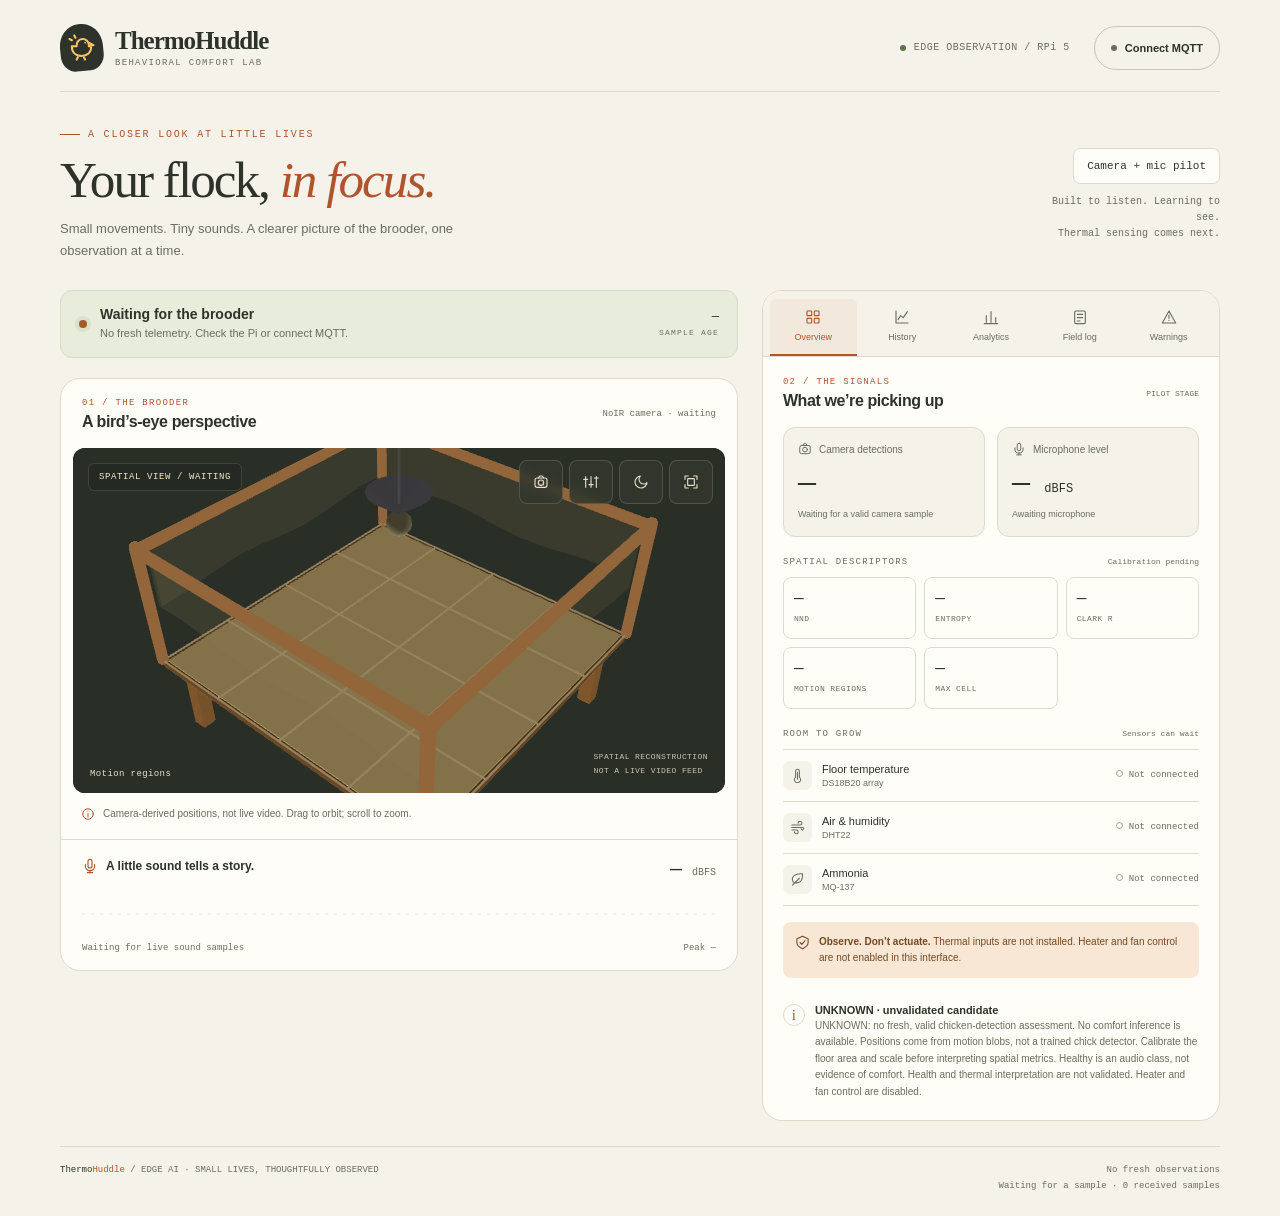
==== commit 0b1c8891: "Live dots: hold last-seen positions ~12s to smooth blur flicker; sw v18" ====
--- a/index.html
+++ b/index.html
@@ -524,7 +524,7 @@
   return PLAN.baseDay1 + (d - 1) / 13 * (PLAN.baseDay14 - PLAN.baseDay1);
 }
 
-let chicks = [], liveDots = [], liveFresh = false;
+let chicks = [], liveDots = [], liveFresh = false, liveDotsHold = [], liveDotsHoldTs = 0;
 let sim = { t: 0, mode: 'manual', forced: 'LIVE', day: 1,
             baseline: 34.0, trim: 0, setpoint: 34.0, lampPWM: 0.8,
             floorT: 32.5, classState: 'COMFY', holdTimer: 0, nh3: 6,
@@ -835,7 +835,15 @@
   camera(Math.cos(camAng) * ch, -cy, Math.sin(camAng) * ch, 0, -12, 0, 0, 1, 0);
   drawBrooder();
   const isLive = sim.forced === 'LIVE';
-  if (isLive) { if (window.pilotViewState(window.PILOT_SAMPLE).cameraLive) for (const d of liveDots) drawDot(d.x, d.z); }
+  if (isLive) {
+    if (window.pilotViewState(window.PILOT_SAMPLE).cameraLive) {
+      for (const d of liveDots) drawDot(d.x, d.z);
+      // blur/occlusion flicker: keep last-seen positions visible ~12 s
+      const holdAge = Date.now() - liveDotsHoldTs;
+      if (!liveDots.length && liveDotsHold.length && holdAge < 12000)
+        for (const d of liveDotsHold) drawDot(d.x, d.z);
+    }
+  }
   else { drawCrowdPulse(isLive); for (const c of chicks) c.display(); }
   if (!isLive) drawHeat();
 }
@@ -1545,6 +1553,7 @@
   }).filter(p => isFinite(p.x) && isFinite(p.z));
   sim.stats = computeStatsPts(liveDots.map(d => [d.x, d.z]));
   liveFresh = liveDots.length > 0;
+  if (liveDots.length) { liveDotsHold = liveDots; liveDotsHoldTs = Date.now(); }
   if (sim.forced !== 'LIVE') setScenario('LIVE');
 };
 function ingestTrackingJSON(txt) {
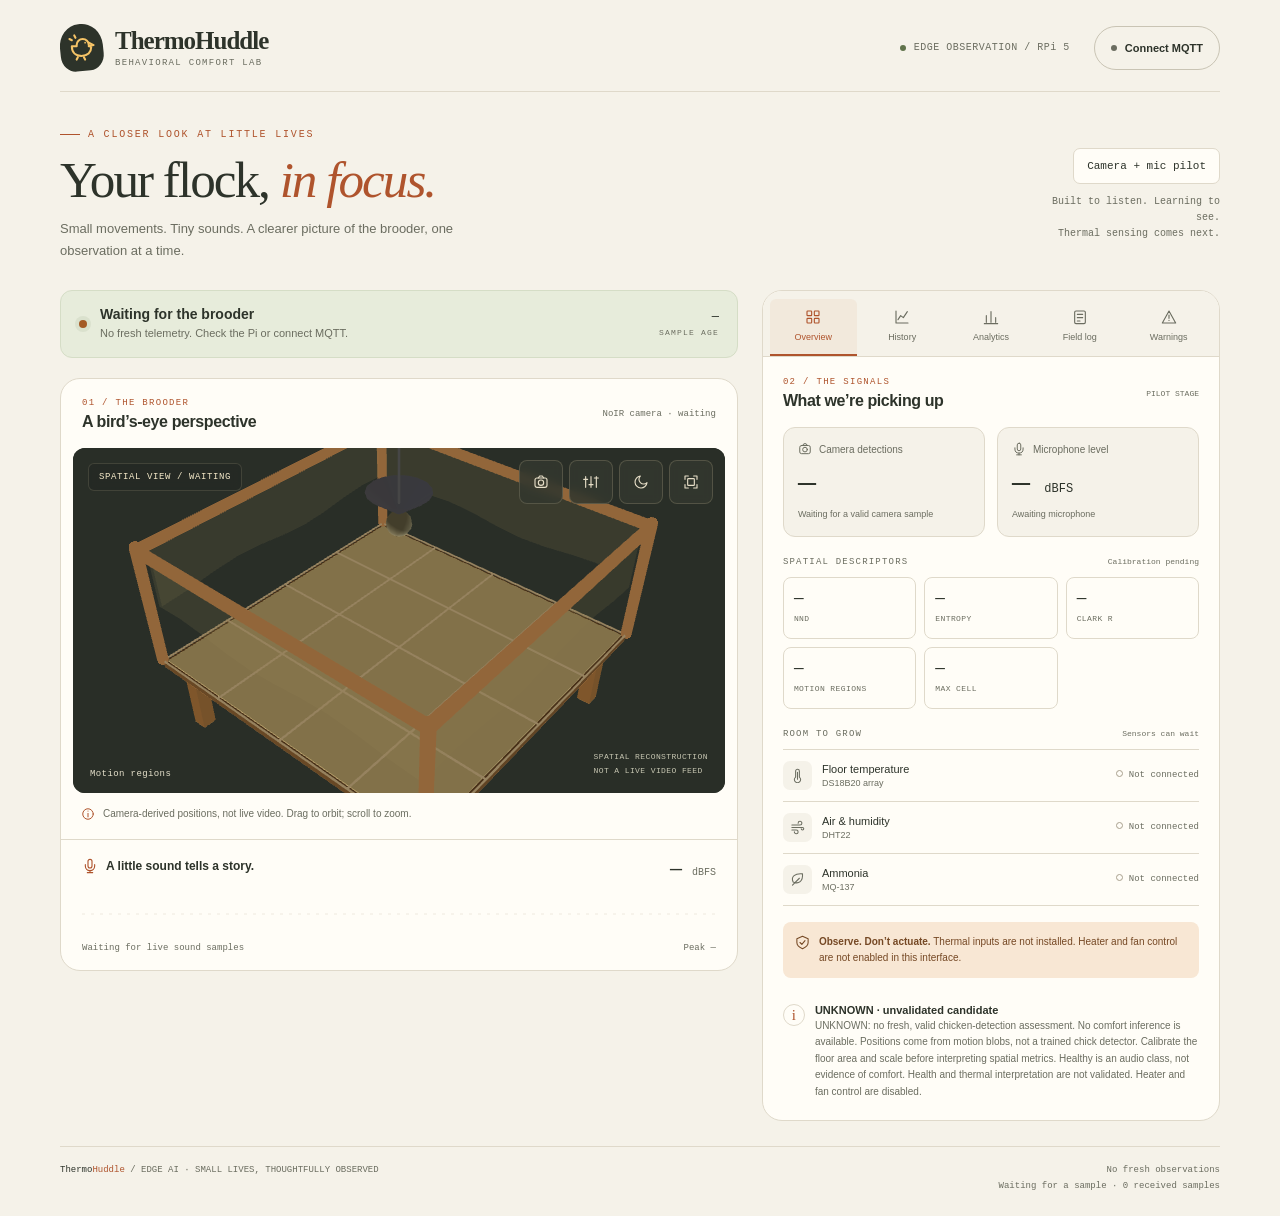
==== commit d5c37292: "Live camera feed: default snapshot URL (observer frame) on LAN; sw v19" ====
--- a/index.html
+++ b/index.html
@@ -1025,6 +1025,10 @@
 //  · .mjpg stream → continuous <img> (same-Wi-Fi only behind plain HTTP)
 //  · other URL → <video> (WebRTC/HLS via go2rtc/MediaMTX)
 let feedOn = false, feedTimer = null;
+// LAN pilot default: the AI observer's own snapshot, served by the same host.
+// (github.io has no frame file — cloud viewers keep the "not configured" message.)
+const FEED_URL = (window.BROKER && window.BROKER.feed_url)
+  || (/github\.io$/.test(location.hostname) ? null : 'frame_latest.jpg');
 function ensureFeedImg() {
   let img = document.getElementById('feedimg');
   if (!img) {
@@ -1036,7 +1040,7 @@
   return img;
 }
 $('btnfeed').addEventListener('click', () => {
-  if (!feedOn && !(window.BROKER && window.BROKER.feed_url)) {
+  if (!feedOn && !FEED_URL) {
     $('observation-note').textContent = 'Live video is not configured. Camera-derived positions are still available; a separate stream server is needed for video.';
     LOGS.log('info', 'video not configured — spatial view remains available');
     return;
@@ -1049,7 +1053,7 @@
 });
 function startFeed() {
   const v = document.getElementById('livefeed');
-  const cfg = (window.BROKER && window.BROKER.feed_url) || null;
+  const cfg = FEED_URL || null;
   const guess = cfg || (location.hostname && location.hostname !== 'localhost'
     ? `http://${location.hostname}:8000/stream.mjpg` : null);
   if (!guess) { LOGS.log('warn', 'no feed URL — add BROKER.feed_url or open via Pi host'); return; }
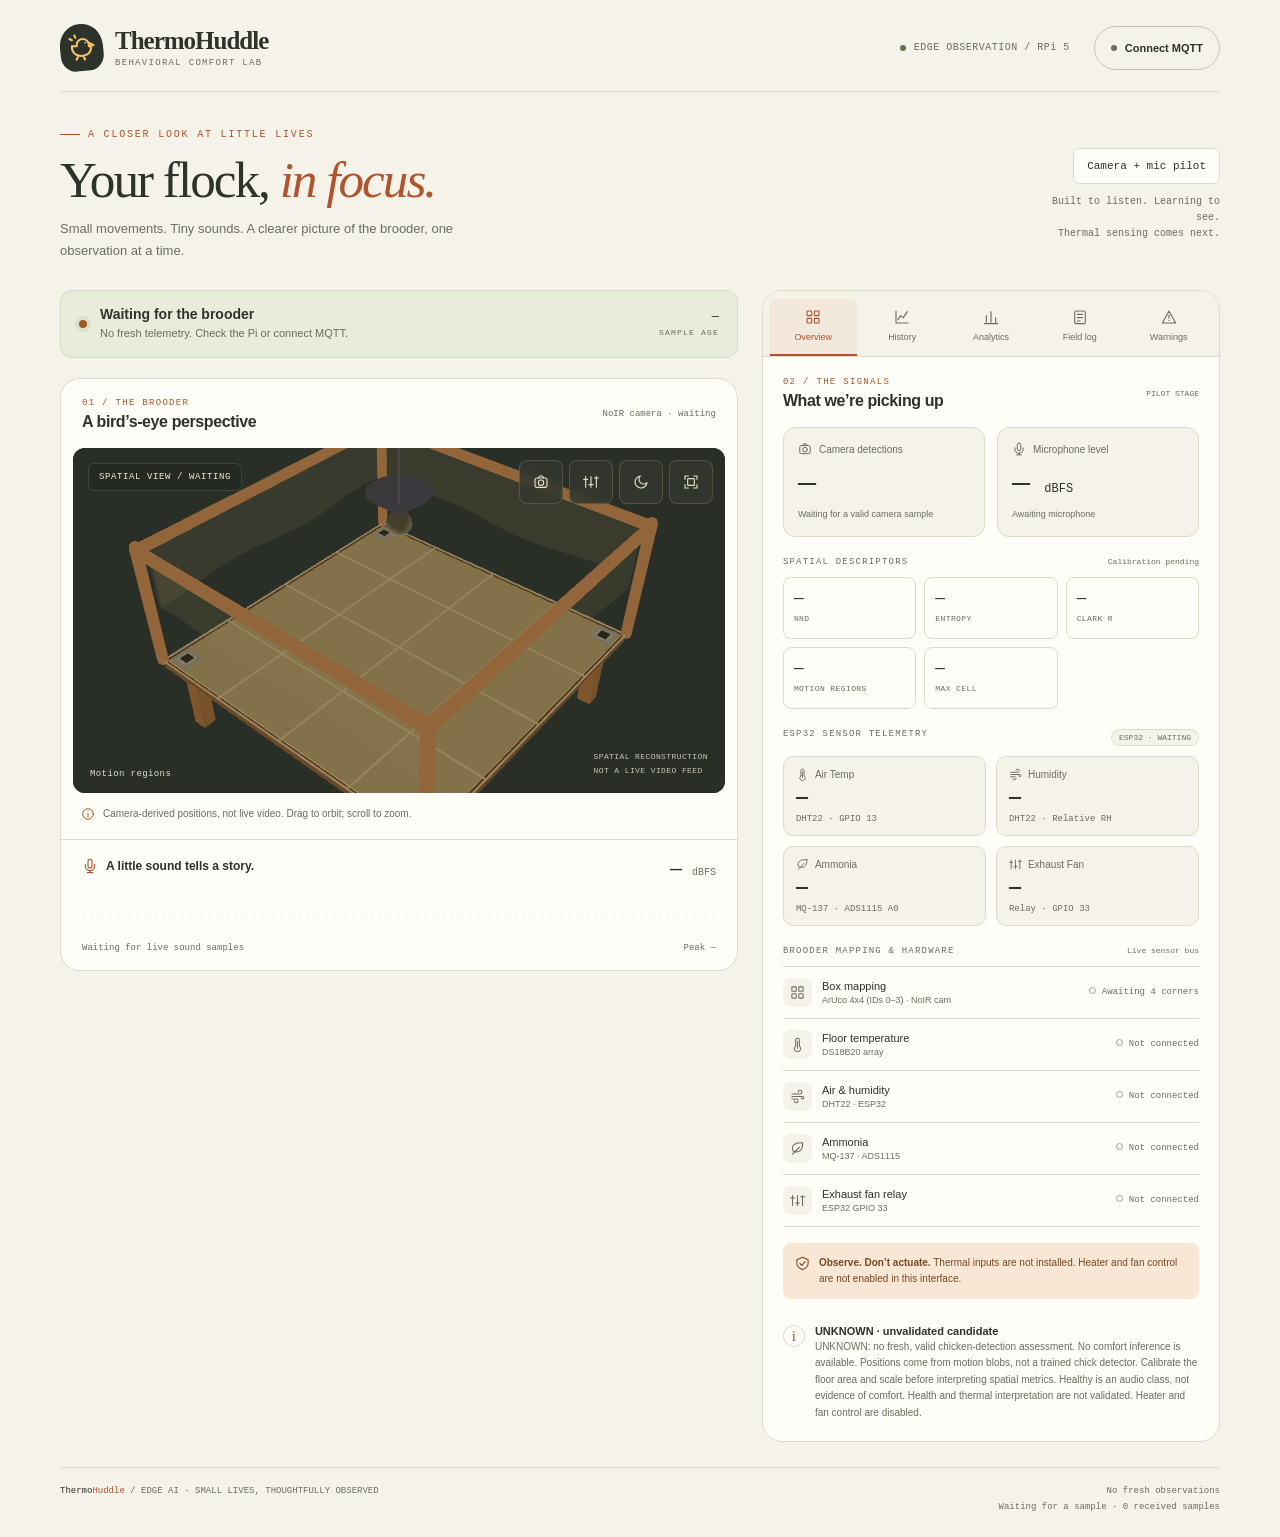
==== commit 14c673f4: "Add ArUco box mapping and ESP32 sensor pipeline to ThermoHuddle" ====
--- a/index.html
+++ b/index.html
@@ -378,10 +378,17 @@
           <div class="chip" id="c-crowdwrap"><div class="k">crowding rule</div><div class="v" id="c-crowd">clear</div></div>
           <div class="chip" id="c-confwrap"><div class="k">cross-check conf</div><div class="v" id="c-conf">—</div></div>
         </div>
-        <div class="pilot-only"><div class="subheading">Room to grow <span>Sensors can wait</span></div><div class="sensor-list">
-          <div class="sensor-row"><span class="sensor-icon"><svg class="icon" aria-hidden="true"><use href="#i-thermo"/></svg></span><span class="sensor-name">Floor temperature<small>DS18B20 array</small></span><span class="sensor-state">Not connected</span></div>
-          <div class="sensor-row"><span class="sensor-icon"><svg class="icon" aria-hidden="true"><use href="#i-air"/></svg></span><span class="sensor-name">Air & humidity<small>DHT22</small></span><span class="sensor-state">Not connected</span></div>
-          <div class="sensor-row"><span class="sensor-icon"><svg class="icon" aria-hidden="true"><use href="#i-leaf"/></svg></span><span class="sensor-name">Ammonia<small>MQ-137</small></span><span class="sensor-state">Not connected</span></div>
+        <div class="pilot-only"><div class="subheading">ESP32 Sensor Telemetry <span id="esp32-status-badge" class="esp32-badge" role="status" aria-atomic="true">ESP32 · WAITING</span></div><div class="esp32-grid">
+          <div class="esp32-card"><span class="esp32-label"><svg class="icon" aria-hidden="true"><use href="#i-thermo"/></svg>Air Temp</span><strong id="esp32-temp-val" class="esp32-val">—</strong><small class="esp32-sub">DHT22 · GPIO 13</small></div>
+          <div class="esp32-card"><span class="esp32-label"><svg class="icon" aria-hidden="true"><use href="#i-air"/></svg>Humidity</span><strong id="esp32-hum-val" class="esp32-val">—</strong><small class="esp32-sub">DHT22 · Relative RH</small></div>
+          <div class="esp32-card"><span class="esp32-label"><svg class="icon" aria-hidden="true"><use href="#i-leaf"/></svg>Ammonia</span><strong id="esp32-nh3-val" class="esp32-val">—</strong><small id="esp32-nh3-sub" class="esp32-sub">MQ-137 · ADS1115 A0</small></div>
+          <div class="esp32-card"><span class="esp32-label"><svg class="icon" aria-hidden="true"><use href="#i-sliders"/></svg>Exhaust Fan</span><strong id="esp32-fan-val" class="esp32-val">—</strong><small class="esp32-sub">Relay · GPIO 33</small></div>
+        </div><div class="subheading">Brooder Mapping &amp; Hardware <span>Live sensor bus</span></div><div class="sensor-list">
+          <div class="sensor-row"><span class="sensor-icon"><svg class="icon" aria-hidden="true"><use href="#i-grid"/></svg></span><span class="sensor-name">Box mapping<small>ArUco 4x4 (IDs 0–3) · NoIR cam</small></span><span id="sensor-aruco-state" class="sensor-state">Awaiting 4 corners</span></div>
+          <div class="sensor-row"><span class="sensor-icon"><svg class="icon" aria-hidden="true"><use href="#i-thermo"/></svg></span><span class="sensor-name">Floor temperature<small>DS18B20 array</small></span><span id="sensor-floor-state" class="sensor-state">Not connected</span></div>
+          <div class="sensor-row"><span class="sensor-icon"><svg class="icon" aria-hidden="true"><use href="#i-air"/></svg></span><span class="sensor-name">Air &amp; humidity<small>DHT22 · ESP32</small></span><span id="sensor-dht-state" class="sensor-state">Not connected</span></div>
+          <div class="sensor-row"><span class="sensor-icon"><svg class="icon" aria-hidden="true"><use href="#i-leaf"/></svg></span><span class="sensor-name">Ammonia<small>MQ-137 · ADS1115</small></span><span id="sensor-mq-state" class="sensor-state">Not connected</span></div>
+          <div class="sensor-row"><span class="sensor-icon"><svg class="icon" aria-hidden="true"><use href="#i-sliders"/></svg></span><span class="sensor-name">Exhaust fan relay<small>ESP32 GPIO 33</small></span><span id="sensor-fan-state" class="sensor-state">Not connected</span></div>
         </div><div class="pilot-note"><svg class="icon" aria-hidden="true"><use href="#i-shield"/></svg><p><strong>Observe. Don’t actuate.</strong> Thermal inputs are not installed. Heater and fan control are not enabled in this interface.</p></div></div>
         <div id="crowdcard">
           <div class="ct">⚠ CROWDING ALARM — acknowledge required</div>
@@ -887,6 +894,28 @@
       vertex(x, -22 + Math.sin(x * 0.11 + sim.t * 0.02) * 1.2, 0);
     }
     endShape(); pop();
+  }
+  // ArUco corner fiducials (IDs 0, 1, 2, 3)
+  const arucoDetected = (window.PILOT_SAMPLE && window.PILOT_SAMPLE.vision && Array.isArray(window.PILOT_SAMPLE.vision.aruco_markers))
+    ? window.PILOT_SAMPLE.vision.aruco_markers : [];
+  for (const [id, ax, az] of [
+    [0, -half + 5, -half + 5],
+    [1,  half - 5, -half + 5],
+    [2, -half + 5,  half - 5],
+    [3,  half - 5,  half - 5],
+  ]) {
+    const on = arucoDetected.includes(id);
+    push();
+    translate(ax, -1.65, az);
+    strokeWeight(on ? 1.4 : 0.7);
+    stroke(on ? 96 : 118, on ? 175 : 112, on ? 110 : 96);
+    fill(on ? 236 : 220, on ? 245 : 212, on ? 224 : 190);
+    box(5.6, 0.35, 5.6);
+    noStroke();
+    fill(on ? 38 : 65, on ? 62 : 62, on ? 34 : 54);
+    translate(0, -0.15, 0);
+    box(3.0, 0.3, 3.0);
+    pop();
   }
   // heat lamp
   push(); translate(0, -52, 0); noStroke(); fill(45, 45, 52);
@@ -1616,6 +1645,8 @@
         if (d.kind === 'crowding') sim.crowdActive = d.data.active;
         if (d.kind === 'state_change' && d.data.state) sim.classState = d.data.state;
         if (d.kind === 'control_metrics' && window.ingestControlMetrics) window.ingestControlMetrics(d.data);
+      } else if (t.endsWith('telemetry/env')) {
+        if (window.ingestEsp32Sensors) window.ingestEsp32Sensors(d);
       } else if (t.endsWith('inference/window')) {
         if (d.state) sim.classState = d.state;
         if (isFinite(d.trim)) sim.trim = d.trim;
--- a/brooder.css
+++ b/brooder.css
@@ -19,14 +19,14 @@
 .audio-panel{border-top:1px solid var(--card-edge);padding:18px 21px 17px}.audio-top{display:flex;justify-content:space-between;align-items:start}.audio-title{font-size:12px;font-weight:600;display:flex;gap:8px;align-items:center}.audio-title .icon{width:16px;height:16px;color:var(--accent)}.audio-number{font:20px var(--mono);letter-spacing:-1px}.audio-number small{font:10px var(--mono);letter-spacing:0;color:var(--sub)}.audio-chart{display:flex;gap:4px;height:45px;align-items:end;margin:12px 0 10px;border-bottom:1px solid var(--card-edge)}.audio-chart span{flex:1;max-width:16px;border-radius:3px 3px 0 0;background:#bd6939;min-height:2px}.audio-chart:empty{border:0;background:repeating-linear-gradient(90deg,#ded5c6 0,#ded5c6 3px,transparent 3px,transparent 9px);height:2px;margin:32px 0 28px}.audio-foot{display:flex;justify-content:space-between;gap:12px;font:9px var(--mono);color:var(--sub)}
 #sheet{grid-column:2;grid-row:3/span 2;border:1px solid var(--card-edge);border-radius:var(--radius);box-shadow:none;max-height:none;min-width:0;align-self:stretch;background:var(--card);overflow:hidden}#sheet .grab{display:none}#pages{overflow:visible;flex:1;padding:20px}.panel-title{display:flex;justify-content:space-between;align-items:center;margin:0 0 17px}.panel-title .section-index{margin-bottom:5px}.panel-title .source-tag{font-size:8px}.pilot-summary{display:grid;grid-template-columns:1fr 1fr;gap:12px;margin-bottom:20px}.signal-card{padding:14px;border:1px solid var(--card-edge);border-radius:12px;background:var(--bg)}.signal-card .signal-name{font-size:10px;color:var(--sub);display:flex;align-items:center;gap:7px}.signal-name .icon{width:14px;height:14px}.signal-card .signal-number{font:30px var(--mono);letter-spacing:-1.8px;margin:11px 0 7px;color:var(--ink)}.signal-number small{font-size:12px;letter-spacing:0}.signal-card .signal-detail{font-size:9px;color:var(--sub);line-height:1.55}.subheading{font:9px var(--mono);letter-spacing:1.2px;color:var(--sub);text-transform:uppercase;margin:20px 0 10px;display:flex;justify-content:space-between}.subheading span{font-size:8px;letter-spacing:0;text-transform:none}
 .stats{grid-template-columns:repeat(3,minmax(0,1fr));gap:8px}.stat{text-align:left;border-radius:8px;padding:12px 10px;background:transparent}.stat .v{font:16px var(--mono);font-weight:500}.stat .k{font:8px var(--mono);letter-spacing:.4px;line-height:1.6;margin-top:5px}.stat.good .v{color:var(--green)}.chips .chip{min-width:calc(50% - 4px)}.chip{border-radius:9px}.chip .k{font-size:9px}.chip .v{font-size:12px}.chips{margin-top:12px}
-.sensor-list{margin-top:0;border-top:1px solid var(--card-edge)}.sensor-row{padding:11px 0;display:flex;align-items:center;gap:10px;border-bottom:1px solid var(--card-edge)}.sensor-icon{height:29px;width:29px;background:var(--bg);border-radius:7px;display:flex;align-items:center;justify-content:center;color:var(--sub)}.sensor-icon .icon{width:15px;height:15px}.sensor-row .sensor-name{font-size:11px;flex:1}.sensor-row .sensor-name small{font-size:9px;display:block;color:var(--sub);margin-top:3px}.sensor-state{font:9px var(--mono);color:var(--sub);white-space:nowrap}.sensor-state:before{content:'';display:inline-block;width:5px;height:5px;border:1px solid #a79f8d;border-radius:50%;margin-right:6px}.pilot-note{margin-top:16px;background:var(--amber-soft);padding:12px;border-radius:8px;display:flex;align-items:start;gap:9px;color:#754824}.pilot-note .icon{height:15px;width:15px;flex-shrink:0;margin-top:1px}.pilot-note p{font-size:10px;margin:0;line-height:1.6}.pilot-note strong{font-weight:600}
+.sensor-list{margin-top:0;border-top:1px solid var(--card-edge)}.sensor-row{padding:11px 0;display:flex;align-items:center;gap:10px;border-bottom:1px solid var(--card-edge)}.sensor-icon{height:29px;width:29px;background:var(--bg);border-radius:7px;display:flex;align-items:center;justify-content:center;color:var(--sub)}.sensor-icon .icon{width:15px;height:15px}.sensor-row .sensor-name{font-size:11px;flex:1}.sensor-row .sensor-name small{font-size:9px;display:block;color:var(--sub);margin-top:3px}.sensor-state{font:9px var(--mono);color:var(--sub);white-space:nowrap}.sensor-state:before{content:'';display:inline-block;width:5px;height:5px;border:1px solid #a79f8d;border-radius:50%;margin-right:6px}.sensor-state.live{color:var(--green)}.sensor-state.live:before{background:var(--green);border-color:var(--green)}.sensor-state.warn{color:var(--amber)}.sensor-state.warn:before{background:var(--amber);border-color:var(--amber)}.esp32-grid{display:grid;grid-template-columns:1fr 1fr;gap:10px;margin:0 0 18px}.esp32-card{padding:11px 12px;border:1px solid var(--card-edge);border-radius:10px;background:var(--bg);display:flex;flex-direction:column;gap:5px;transition:border-color .2s,background-color .2s}.esp32-label{font-size:10px;color:var(--sub);display:flex;align-items:center;gap:6px}.esp32-label .icon{width:13px;height:13px}.esp32-val{font:20px var(--mono);font-weight:600;letter-spacing:-.8px;color:var(--ink);font-variant-numeric:tabular-nums}.signal-card .signal-number,.stat .v,.audio-number{font-variant-numeric:tabular-nums}.esp32-sub{font:9px var(--mono);color:var(--sub)}.esp32-badge{padding:3px 7px;border-radius:999px;border:1px solid var(--card-edge);background:var(--bg);color:var(--sub);font:8px var(--mono);letter-spacing:.6px;text-transform:uppercase}.esp32-badge.live{background:var(--green-soft);border-color:#bdc8ad;color:var(--green)}.esp32-badge.warn{background:var(--amber-soft);border-color:#d8b99b;color:var(--amber)}.pilot-note{margin-top:16px;background:var(--amber-soft);padding:12px;border-radius:8px;display:flex;align-items:start;gap:9px;color:#754824}.pilot-note .icon{height:15px;width:15px;flex-shrink:0;margin-top:1px}.pilot-note p{font-size:10px;margin:0;line-height:1.6}.pilot-note strong{font-weight:600}
 #whycard{padding:12px 0 0;margin-top:14px;border:0;border-radius:0;background:transparent}#whycard .why-ico{font:15px Georgia,serif;color:var(--accent);border:1px solid var(--card-edge);border-radius:50%;height:22px;width:22px;flex-shrink:0;text-align:center;line-height:20px}#whycard .why-t{font-size:11px;font-weight:600}#whycard .why-b{font-size:10px;line-height:1.65}
 #nav{order:-1;padding:8px 7px 0;gap:2px;border-top:0;border-bottom:1px solid var(--card-edge);background:var(--bg);border-radius:0}.navbtn{background:transparent;border:0;border-bottom:2px solid transparent;color:var(--sub);min-height:57px;display:flex;align-items:center;justify-content:center;flex-direction:column;gap:7px;padding:9px 3px 11px;transition:color .2s,background .2s;border-radius:6px 6px 0 0}.navbtn .ic{display:flex}.navbtn .ic .icon{width:16px;height:16px}.navbtn .lb{font-size:9px;font-weight:500;letter-spacing:0}.navbtn.active{border-bottom-color:var(--accent);color:var(--accent);background:#b8682910}.navbtn.active .ic{transform:none}.navbtn:hover{background:#b8682910}
 body[data-mode=live] .control-metric,body[data-mode=live] .legacy-controls{display:none}.demo-only{display:none}body[data-mode=demo] .demo-only{display:block}body[data-mode=demo] .pilot-only{display:none}body[data-mode=demo] #statebanner{background:var(--amber-soft);border-color:#dfc2a2}body[data-mode=demo] .observation-caption{color:var(--accent)}
 #footnote{grid-column:1/-1;display:flex;justify-content:space-between;gap:12px;border-top:1px solid var(--card-edge);padding-top:16px;margin-top:5px;color:var(--sub);font:9px var(--mono);line-height:1.7}.footer-brand{color:var(--ink)}.footer-brand em{font-style:normal;color:var(--accent)}.footer-status{text-align:right}.footer-status .icon{height:12px;width:12px;margin-right:4px}
 #scensheet{position:fixed;z-index:40;background:#22271f66}#scensheet .inner{max-width:550px;left:50%;transform:translateX(-50%);box-shadow:0 -10px 60px #0002}.scen{min-height:52px;border-radius:9px;font-size:11px}.scen .e{font:12px var(--mono);color:var(--accent)}#scensheet .inner h3{font-size:15px;margin-bottom:12px}.demo-caption{font-size:11px;color:var(--sub);line-height:1.6;margin:0 4px 15px}
 #page-hist canvas{border-radius:9px;background:#292e27}.rangebar .rb{min-height:40px;font-size:10px}.rangebar .rb.on{background:var(--amber-soft);color:var(--accent);border-color:#d8b99b}.card-lite{border-radius:10px;background:var(--bg)}.card-lite .cl-t{font-size:11px;gap:10px;flex-wrap:wrap}.mgrid{grid-template-columns:repeat(3,1fr)}.mcell{background:var(--card)}.csvbtn{min-height:35px;background:var(--amber-soft);border-color:#d8b99b;color:var(--accent)}.logline{font-size:10px;line-height:1.65;overflow-wrap:anywhere;padding:10px}.histread{font-size:10px}.mnote{font-size:10px;overflow-wrap:anywhere}.dtable{font-size:10px}.mcell .ml{font-size:8px}.mcell .mv{font:16px var(--mono)}
-[data-theme=dark]{--bg:#232820;--bg2:#2a3026;--card:#2e342a;--card-edge:#495040;--ink:#eee9d8;--sub:#b9bdab;--green-soft:#38432e;--amber-soft:#483525;--accent:#e5a16d;color-scheme:dark}[data-theme=dark] .pilot-note{color:#ebc39d}[data-theme=dark] #statebanner{border-color:#4e5d3e}[data-theme=dark] .signal-card{background:#293024}[data-theme=dark] .vpb{color:#e6dec7}
+[data-theme=dark]{--bg:#232820;--bg2:#2a3026;--card:#2e342a;--card-edge:#495040;--ink:#eee9d8;--sub:#b9bdab;--green-soft:#38432e;--amber-soft:#483525;--accent:#e5a16d;color-scheme:dark}[data-theme=dark] .pilot-note{color:#ebc39d}[data-theme=dark] #statebanner{border-color:#4e5d3e}[data-theme=dark] .signal-card,[data-theme=dark] .esp32-card{background:#293024}[data-theme=dark] .esp32-badge.live{border-color:#4e5d3e;color:#b8d19b}[data-theme=dark] .esp32-badge.warn{border-color:#785334;color:#ebc39d}[data-theme=dark] .sensor-state.live{color:#b8d19b}[data-theme=dark] .sensor-state.live:before{background:#b8d19b;border-color:#b8d19b}[data-theme=dark] .sensor-state.warn{color:#ebc39d}[data-theme=dark] .sensor-state.warn:before{background:#ebc39d;border-color:#ebc39d}[data-theme=dark] .vpb{color:#e6dec7}
 @media(min-width:1400px){#viewport{height:385px}#app{padding-top:8px}}
 @media(max-width:1000px) and (min-width:761px){#app{padding:0 24px 20px;gap:18px;grid-template-columns:minmax(0,1fr) minmax(320px,1fr)}.observation-head{padding:17px}.source-tag{font-size:8px}#viewport{height:350px}#pages{padding:16px}.signal-card{padding:11px}.signal-card .signal-number{font-size:25px}.top-context{display:none}#vplabel{top:60px;max-width:calc(100% - 30px)}}
 @media(max-width:760px){#app{display:flex;flex-direction:column;gap:16px;padding:0 20px 20px;min-height:100vh;max-width:600px}#topbar{padding:20px 0 17px;gap:10px}#topbar .logo{width:36px;height:40px}#topbar .tt .t1{font-size:22px}#topbar .tt .t2{font-size:8px;letter-spacing:.9px}#connchip{min-height:40px;padding:9px 11px;font-size:9px}.top-context{display:none}#intro{padding:13px 0 3px;gap:15px;align-items:start}.eyebrow{font-size:8px;letter-spacing:1.2px}h1{font-size:39px;letter-spacing:-1.7px;margin:11px 0}#intro p{font-size:12px;max-width:290px}.pilot-stamp{display:none}#statebanner{padding:14px 15px;border-radius:11px}#statebanner .sb-state{font-size:13px}#statebanner .sb-sub{font-size:10px}#statebanner .sb-temp .v{font-size:10px}#statebanner .sb-temp .k{font-size:7px}#observation{width:100%}.observation-head{padding:17px}.observation-head h2{font-size:15px}#viewport{height:300px;margin:0 10px}#vpbtns{gap:5px;top:10px;right:10px}.vpb{height:44px;width:44px;min-height:44px}#vplabel{top:57px;left:12px;max-width:calc(100% - 24px);font-size:8px}.viewport-bottom{left:13px;right:13px}.viewport-bottom span{font-size:8px}.viewport-bottom .coordinates{font-size:7px}.observation-caption{padding:12px 17px 15px;font-size:9px}.audio-panel{padding:17px}.audio-chart{height:38px}.audio-foot{font-size:8px}#sheet{width:100%;max-height:none;border-radius:16px;overflow:hidden}#pages{padding:18px}#nav{position:relative;top:auto}.navbtn{min-height:59px;padding-bottom:11px}.navbtn .lb{font-size:9px}.pilot-summary{gap:10px}.signal-card .signal-number{font-size:29px}.signal-card{padding:14px}.subheading{font-size:8px}.sensor-row{padding:12px 0}#footnote{display:flex;padding-top:16px;font-size:8px;margin-top:2px;gap:16px}.footer-status{max-width:135px}#scensheet .inner{width:100%;max-width:550px}.mgrid{grid-template-columns:repeat(3,1fr)}}
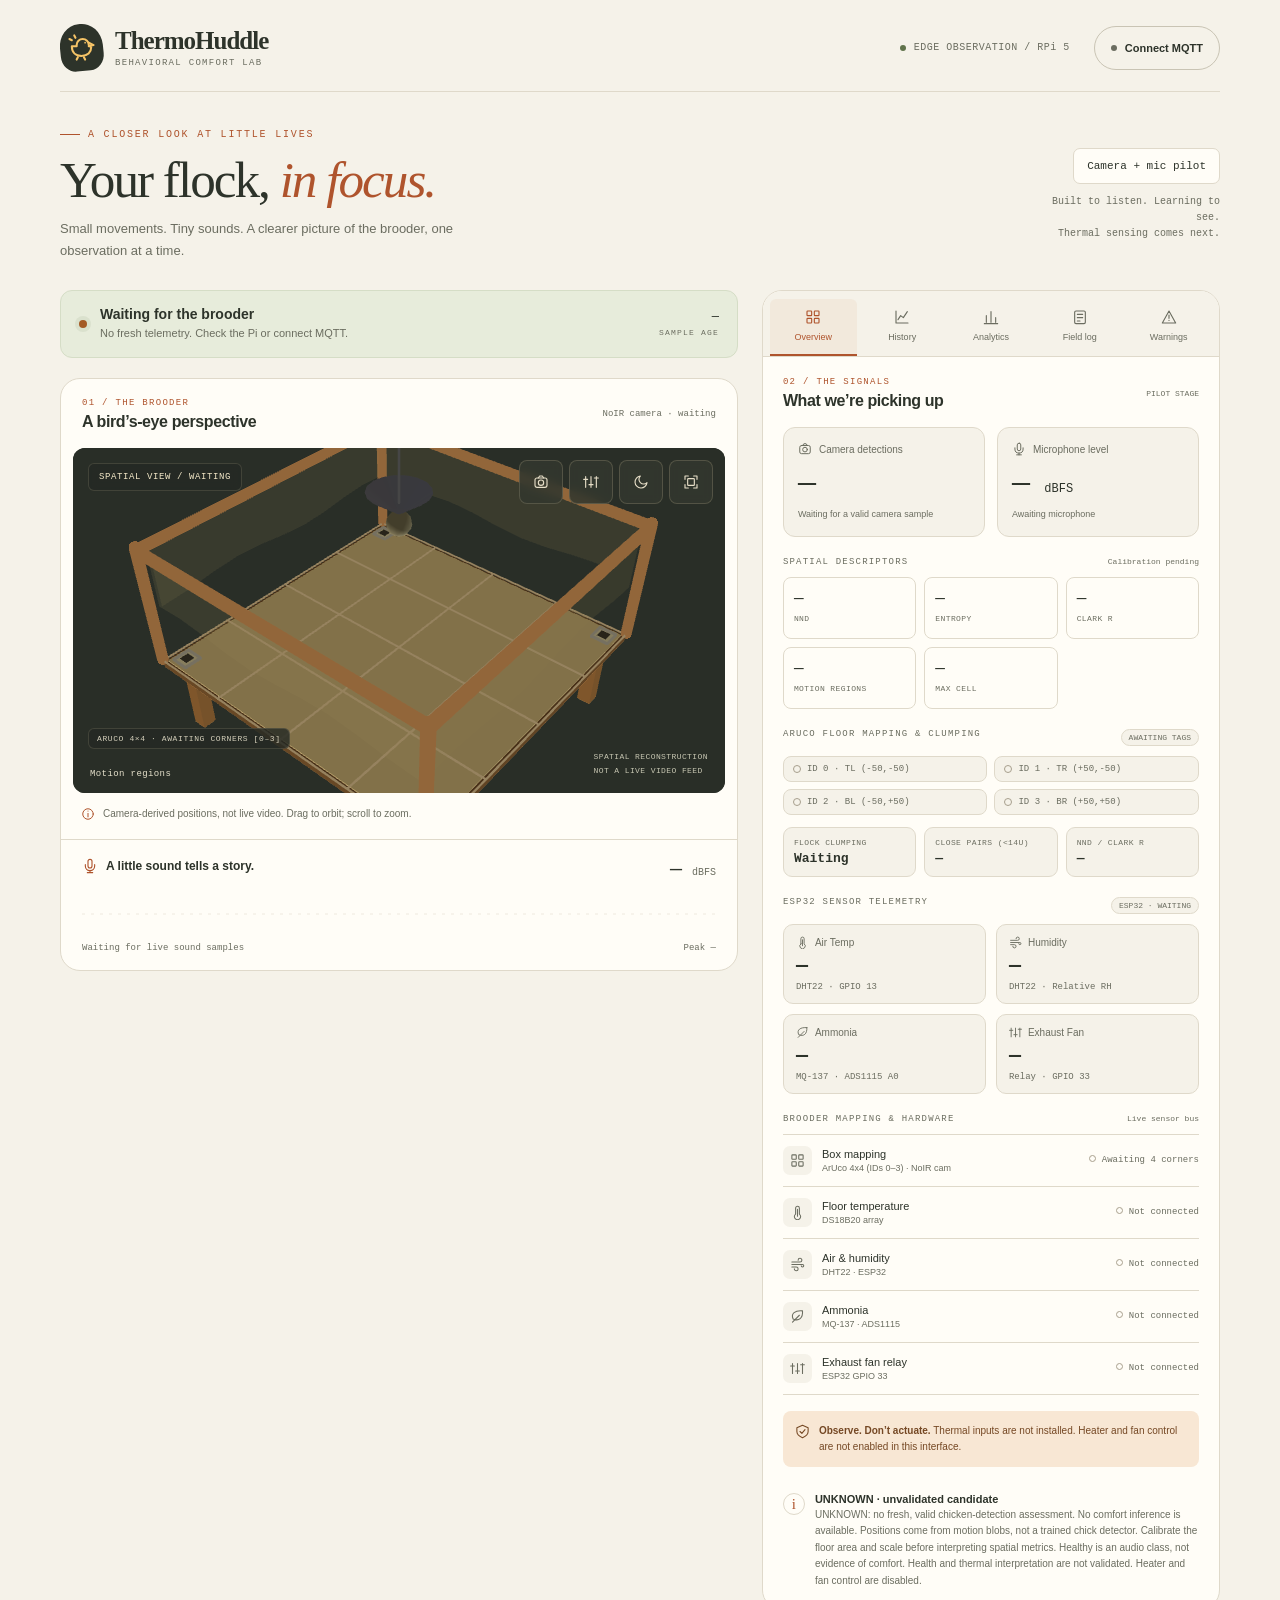
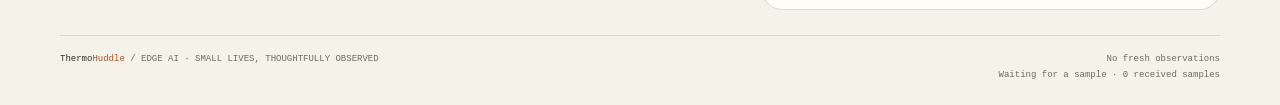
==== commit 04eef2ab: "Refine ArUco floor mapping, clumping chick UI, and huddle separation" ====
--- a/index.html
+++ b/index.html
@@ -344,6 +344,7 @@
       <button class="vpb" id="btndark" type="button" aria-label="Toggle dark theme" aria-pressed="false" title="Toggle dark theme"><svg class="icon" aria-hidden="true"><use href="#i-moon"/></svg></button>
       <button class="vpb" id="btnsnap" type="button" aria-label="Save spatial view as PNG" title="Save spatial view"><svg class="icon" aria-hidden="true"><use href="#i-expand"/></svg></button>
     </div>
+    <div id="aruco-hud" class="aruco-hud" role="status" aria-live="polite"><span id="aruco-hud-text">ARUCO 4×4 · AWAITING CORNERS [0–3]</span></div>
     <div class="viewport-bottom"><span class="view-key"><i></i> Motion regions</span><span class="coordinates">SPATIAL RECONSTRUCTION<br>NOT A LIVE VIDEO FEED</span></div>
   </div>
     <div class="observation-caption"><svg class="icon" aria-hidden="true"><use href="#i-info"/></svg><span id="observation-note">Camera-derived positions, not live video. Drag to orbit; scroll to zoom.</span></div>
@@ -378,7 +379,16 @@
           <div class="chip" id="c-crowdwrap"><div class="k">crowding rule</div><div class="v" id="c-crowd">clear</div></div>
           <div class="chip" id="c-confwrap"><div class="k">cross-check conf</div><div class="v" id="c-conf">—</div></div>
         </div>
-        <div class="pilot-only"><div class="subheading">ESP32 Sensor Telemetry <span id="esp32-status-badge" class="esp32-badge" role="status" aria-atomic="true">ESP32 · WAITING</span></div><div class="esp32-grid">
+        <div class="pilot-only"><div class="subheading">ArUco Floor Mapping &amp; Clumping <span id="aruco-status-badge" class="esp32-badge" role="status" aria-atomic="true">AWAITING TAGS</span></div><div class="aruco-corners-grid">
+          <span id="aruco-tag-0" class="aruco-pill">ID 0 · TL (-50,-50)</span>
+          <span id="aruco-tag-1" class="aruco-pill">ID 1 · TR (+50,-50)</span>
+          <span id="aruco-tag-2" class="aruco-pill">ID 2 · BL (-50,+50)</span>
+          <span id="aruco-tag-3" class="aruco-pill">ID 3 · BR (+50,+50)</span>
+        </div><div id="clump-summary-card" class="clump-strip">
+          <div class="clump-cell"><span class="clump-k">Flock Clumping</span><strong id="clump-state-val" class="clump-v">Waiting</strong></div>
+          <div class="clump-cell"><span class="clump-k">Close Pairs (&lt;14u)</span><strong id="clump-pairs-val" class="clump-v">—</strong></div>
+          <div class="clump-cell"><span class="clump-k">NND / Clark R</span><strong id="clump-nnd-val" class="clump-v">—</strong></div>
+        </div><div class="subheading">ESP32 Sensor Telemetry <span id="esp32-status-badge" class="esp32-badge" role="status" aria-atomic="true">ESP32 · WAITING</span></div><div class="esp32-grid">
           <div class="esp32-card"><span class="esp32-label"><svg class="icon" aria-hidden="true"><use href="#i-thermo"/></svg>Air Temp</span><strong id="esp32-temp-val" class="esp32-val">—</strong><small class="esp32-sub">DHT22 · GPIO 13</small></div>
           <div class="esp32-card"><span class="esp32-label"><svg class="icon" aria-hidden="true"><use href="#i-air"/></svg>Humidity</span><strong id="esp32-hum-val" class="esp32-val">—</strong><small class="esp32-sub">DHT22 · Relative RH</small></div>
           <div class="esp32-card"><span class="esp32-label"><svg class="icon" aria-hidden="true"><use href="#i-leaf"/></svg>Ammonia</span><strong id="esp32-nh3-val" class="esp32-val">—</strong><small id="esp32-nh3-sub" class="esp32-sub">MQ-137 · ADS1115 A0</small></div>
@@ -648,9 +658,16 @@
   }
   display() { drawChickBody(this.pos.x, this.pos.z, '#fffdf4', '#e8c99a'); }
 }
-function drawDot(x, z) {
-  push(); translate(x, -2.5, z); noStroke(); fill('#f7d993');
-  sphere(1.1, 5, 3); pop();
+function drawDot(x, z, clumped = false) {
+  push();
+  translate(x, -1.45, z);
+  rotateX(HALF_PI);
+  noFill();
+  stroke(clumped ? 238 : 110, clumped ? 128 : 196, clumped ? 72 : 122);
+  strokeWeight(1.3);
+  circle(0, 0, 4.6);
+  pop();
+  drawChickBody(x, z, clumped ? '#ffe6cc' : '#fffdf4', clumped ? '#e07b42' : '#d8b77e');
 }
 function drawChickBody(x, z, bodyCol, beakCol) {
   push();
@@ -844,11 +861,22 @@
   const isLive = sim.forced === 'LIVE';
   if (isLive) {
     if (window.pilotViewState(window.PILOT_SAMPLE).cameraLive) {
-      for (const d of liveDots) drawDot(d.x, d.z);
       // blur/occlusion flicker: keep last-seen positions visible ~12 s
       const holdAge = Date.now() - liveDotsHoldTs;
-      if (!liveDots.length && liveDotsHold.length && holdAge < 12000)
-        for (const d of liveDotsHold) drawDot(d.x, d.z);
+      const activeDots = liveDots.length ? liveDots
+        : (liveDotsHold.length && holdAge < 12000 ? liveDotsHold : []);
+      const clumped = new Set();
+      stroke(238, 128, 72); strokeWeight(1.6); noFill();
+      for (let i = 0; i < activeDots.length; i++) {
+        for (let j = i + 1; j < activeDots.length; j++) {
+          const d = Math.hypot(activeDots[i].x - activeDots[j].x, activeDots[i].z - activeDots[j].z);
+          if (d < 14) {
+            clumped.add(i); clumped.add(j);
+            line(activeDots[i].x, -1.35, activeDots[i].z, activeDots[j].x, -1.35, activeDots[j].z);
+          }
+        }
+      }
+      for (let i = 0; i < activeDots.length; i++) drawDot(activeDots[i].x, activeDots[i].z, clumped.has(i));
     }
   }
   else { drawCrowdPulse(isLive); for (const c of chicks) c.display(); }
@@ -915,6 +943,16 @@
     fill(on ? 38 : 65, on ? 62 : 62, on ? 34 : 54);
     translate(0, -0.15, 0);
     box(3.0, 0.3, 3.0);
+    pop();
+  }
+  if (arucoDetected.length === 4 || (window.PILOT_SAMPLE && window.PILOT_SAMPLE.vision && window.PILOT_SAMPLE.vision.aruco_mapped)) {
+    push();
+    stroke(96, 175, 110); strokeWeight(1.8); noFill();
+    const b = half - 5;
+    line(-b, -1.5, -b,  b, -1.5, -b);
+    line( b, -1.5, -b,  b, -1.5,  b);
+    line( b, -1.5,  b, -b, -1.5,  b);
+    line(-b, -1.5,  b, -b, -1.5, -b);
     pop();
   }
   // heat lamp
--- a/brooder.css
+++ b/brooder.css
@@ -14,19 +14,19 @@
 h1{font-family:Georgia,'Times New Roman',serif;font-weight:400;font-size:clamp(36px,4vw,52px);line-height:1.1;letter-spacing:-2px;margin:12px 0 10px}h1 em{color:var(--accent);font-weight:400}#intro p{font-size:13px;color:var(--sub);line-height:1.65;margin:0;max-width:460px}.pilot-stamp{display:flex;flex-direction:column;gap:10px;align-items:flex-end;font:10px var(--mono);text-align:right;color:var(--sub)}.pilot-stamp strong{color:var(--ink);font-size:11px;font-weight:500;border:1px solid var(--card-edge);padding:11px 13px;border-radius:7px;background:var(--card)}.pilot-stamp .icon{width:14px;height:14px;margin-right:5px}.stamp-note{max-width:195px;line-height:1.6}
 #statebanner{grid-column:1;grid-row:3;margin:0;padding:15px 18px;box-shadow:none;background:var(--green-soft);border:1px solid #d5ddc6;border-radius:12px;gap:13px}#statebanner .dot{width:8px;height:8px;box-shadow:0 0 0 4px #60734b18}#statebanner .sb-state{font-size:14px;letter-spacing:0;font-weight:600}#statebanner .sb-sub{font-size:11px;line-height:1.5;margin-top:3px}#statebanner .sb-temp .v{font:12px var(--mono);font-weight:500}#statebanner .sb-temp .k{font:8px var(--mono);letter-spacing:1.2px;margin-top:4px}
 #observation{grid-column:1;grid-row:4;min-width:0;background:var(--card);border:1px solid var(--card-edge);border-radius:var(--radius);overflow:hidden;align-self:start}.observation-head{display:flex;justify-content:space-between;gap:10px;align-items:center;padding:19px 21px 17px}.section-index{font:9px var(--mono);color:var(--accent);letter-spacing:1.3px;margin-bottom:5px}.observation-head h2,.panel-title h2{font-size:16px;letter-spacing:-.4px;margin:0;font-weight:600}.source-tag{font:9px var(--mono);color:var(--sub);display:flex;align-items:center;gap:6px;white-space:nowrap}.source-tag .icon{width:14px;height:14px}
-#viewport{margin:0 12px;height:345px;min-height:0;flex:none;border:0;border-radius:12px;background:#292e27;position:relative;cursor:grab;touch-action:pan-y}#viewport:active{cursor:grabbing}#viewport canvas{max-width:100%}#viewport canvas:not(#p5canvas){position:absolute;inset:0}#vplabel{font:9px var(--mono);letter-spacing:.6px;background:#252a24ce;border:1px solid #d8c8a329;color:#f5e9c9;border-radius:6px;top:15px;left:15px;padding:8px 10px;max-width:calc(100% - 208px)}
+#viewport{margin:0 12px;height:345px;min-height:0;flex:none;border:0;border-radius:12px;background:#292e27;position:relative;cursor:grab;touch-action:pan-y}#viewport:active{cursor:grabbing}#viewport canvas{max-width:100%}#viewport canvas:not(#p5canvas){position:absolute;inset:0}#vplabel{font:9px var(--mono);letter-spacing:.6px;background:#252a24ce;border:1px solid #d8c8a329;color:#f5e9c9;border-radius:6px;top:15px;left:15px;padding:8px 10px;max-width:calc(100% - 208px)}.aruco-hud{position:absolute;left:15px;bottom:44px;z-index:3;font:8px var(--mono);letter-spacing:.6px;background:#252a24ce;border:1px solid #d8c8a329;color:#d6d0bc;border-radius:6px;padding:5px 8px;pointer-events:none}.aruco-hud.live{border-color:#60734b;color:#c8e3aa;background:#273422de}.aruco-hud.warn{border-color:#a45a25;color:#f3cb9c;background:#35281ede}
 #vpbtns{top:12px;right:12px;gap:6px}.vpb{width:44px;height:44px;min-height:44px;border-radius:8px;background:#33382fde;border:1px solid #d8c8a334;color:#e6dec7;transition:background .2s,transform .2s}.vpb:hover{background:#4b5044}.vpb .icon{width:16px;height:16px}.viewport-bottom{position:absolute;left:17px;right:17px;bottom:14px;z-index:3;display:flex;justify-content:space-between;align-items:end;color:#e4dfca;pointer-events:none}.viewport-bottom span{font:9px var(--mono);letter-spacing:.4px}.viewport-bottom .coordinates{font-size:8px;line-height:1.8;color:#c7c6b2}.view-key{display:flex;align-items:center;gap:7px}.view-key i{width:6px;height:6px;background:#efc16d;border-radius:50%}.observation-caption{padding:13px 20px 17px;display:flex;align-items:flex-start;gap:8px;color:var(--sub);font-size:10px;line-height:1.6}.observation-caption .icon{width:14px;height:14px;margin-top:1px;color:var(--accent)}
 .audio-panel{border-top:1px solid var(--card-edge);padding:18px 21px 17px}.audio-top{display:flex;justify-content:space-between;align-items:start}.audio-title{font-size:12px;font-weight:600;display:flex;gap:8px;align-items:center}.audio-title .icon{width:16px;height:16px;color:var(--accent)}.audio-number{font:20px var(--mono);letter-spacing:-1px}.audio-number small{font:10px var(--mono);letter-spacing:0;color:var(--sub)}.audio-chart{display:flex;gap:4px;height:45px;align-items:end;margin:12px 0 10px;border-bottom:1px solid var(--card-edge)}.audio-chart span{flex:1;max-width:16px;border-radius:3px 3px 0 0;background:#bd6939;min-height:2px}.audio-chart:empty{border:0;background:repeating-linear-gradient(90deg,#ded5c6 0,#ded5c6 3px,transparent 3px,transparent 9px);height:2px;margin:32px 0 28px}.audio-foot{display:flex;justify-content:space-between;gap:12px;font:9px var(--mono);color:var(--sub)}
 #sheet{grid-column:2;grid-row:3/span 2;border:1px solid var(--card-edge);border-radius:var(--radius);box-shadow:none;max-height:none;min-width:0;align-self:stretch;background:var(--card);overflow:hidden}#sheet .grab{display:none}#pages{overflow:visible;flex:1;padding:20px}.panel-title{display:flex;justify-content:space-between;align-items:center;margin:0 0 17px}.panel-title .section-index{margin-bottom:5px}.panel-title .source-tag{font-size:8px}.pilot-summary{display:grid;grid-template-columns:1fr 1fr;gap:12px;margin-bottom:20px}.signal-card{padding:14px;border:1px solid var(--card-edge);border-radius:12px;background:var(--bg)}.signal-card .signal-name{font-size:10px;color:var(--sub);display:flex;align-items:center;gap:7px}.signal-name .icon{width:14px;height:14px}.signal-card .signal-number{font:30px var(--mono);letter-spacing:-1.8px;margin:11px 0 7px;color:var(--ink)}.signal-number small{font-size:12px;letter-spacing:0}.signal-card .signal-detail{font-size:9px;color:var(--sub);line-height:1.55}.subheading{font:9px var(--mono);letter-spacing:1.2px;color:var(--sub);text-transform:uppercase;margin:20px 0 10px;display:flex;justify-content:space-between}.subheading span{font-size:8px;letter-spacing:0;text-transform:none}
 .stats{grid-template-columns:repeat(3,minmax(0,1fr));gap:8px}.stat{text-align:left;border-radius:8px;padding:12px 10px;background:transparent}.stat .v{font:16px var(--mono);font-weight:500}.stat .k{font:8px var(--mono);letter-spacing:.4px;line-height:1.6;margin-top:5px}.stat.good .v{color:var(--green)}.chips .chip{min-width:calc(50% - 4px)}.chip{border-radius:9px}.chip .k{font-size:9px}.chip .v{font-size:12px}.chips{margin-top:12px}
-.sensor-list{margin-top:0;border-top:1px solid var(--card-edge)}.sensor-row{padding:11px 0;display:flex;align-items:center;gap:10px;border-bottom:1px solid var(--card-edge)}.sensor-icon{height:29px;width:29px;background:var(--bg);border-radius:7px;display:flex;align-items:center;justify-content:center;color:var(--sub)}.sensor-icon .icon{width:15px;height:15px}.sensor-row .sensor-name{font-size:11px;flex:1}.sensor-row .sensor-name small{font-size:9px;display:block;color:var(--sub);margin-top:3px}.sensor-state{font:9px var(--mono);color:var(--sub);white-space:nowrap}.sensor-state:before{content:'';display:inline-block;width:5px;height:5px;border:1px solid #a79f8d;border-radius:50%;margin-right:6px}.sensor-state.live{color:var(--green)}.sensor-state.live:before{background:var(--green);border-color:var(--green)}.sensor-state.warn{color:var(--amber)}.sensor-state.warn:before{background:var(--amber);border-color:var(--amber)}.esp32-grid{display:grid;grid-template-columns:1fr 1fr;gap:10px;margin:0 0 18px}.esp32-card{padding:11px 12px;border:1px solid var(--card-edge);border-radius:10px;background:var(--bg);display:flex;flex-direction:column;gap:5px;transition:border-color .2s,background-color .2s}.esp32-label{font-size:10px;color:var(--sub);display:flex;align-items:center;gap:6px}.esp32-label .icon{width:13px;height:13px}.esp32-val{font:20px var(--mono);font-weight:600;letter-spacing:-.8px;color:var(--ink);font-variant-numeric:tabular-nums}.signal-card .signal-number,.stat .v,.audio-number{font-variant-numeric:tabular-nums}.esp32-sub{font:9px var(--mono);color:var(--sub)}.esp32-badge{padding:3px 7px;border-radius:999px;border:1px solid var(--card-edge);background:var(--bg);color:var(--sub);font:8px var(--mono);letter-spacing:.6px;text-transform:uppercase}.esp32-badge.live{background:var(--green-soft);border-color:#bdc8ad;color:var(--green)}.esp32-badge.warn{background:var(--amber-soft);border-color:#d8b99b;color:var(--amber)}.pilot-note{margin-top:16px;background:var(--amber-soft);padding:12px;border-radius:8px;display:flex;align-items:start;gap:9px;color:#754824}.pilot-note .icon{height:15px;width:15px;flex-shrink:0;margin-top:1px}.pilot-note p{font-size:10px;margin:0;line-height:1.6}.pilot-note strong{font-weight:600}
+.sensor-list{margin-top:0;border-top:1px solid var(--card-edge)}.sensor-row{padding:11px 0;display:flex;align-items:center;gap:10px;border-bottom:1px solid var(--card-edge)}.sensor-icon{height:29px;width:29px;background:var(--bg);border-radius:7px;display:flex;align-items:center;justify-content:center;color:var(--sub)}.sensor-icon .icon{width:15px;height:15px}.sensor-row .sensor-name{font-size:11px;flex:1}.sensor-row .sensor-name small{font-size:9px;display:block;color:var(--sub);margin-top:3px}.sensor-state{font:9px var(--mono);color:var(--sub);white-space:nowrap}.sensor-state:before{content:'';display:inline-block;width:5px;height:5px;border:1px solid #a79f8d;border-radius:50%;margin-right:6px}.sensor-state.live{color:var(--green)}.sensor-state.live:before{background:var(--green);border-color:var(--green)}.sensor-state.warn{color:var(--amber)}.sensor-state.warn:before{background:var(--amber);border-color:var(--amber)}.esp32-grid{display:grid;grid-template-columns:1fr 1fr;gap:10px;margin:0 0 18px}.esp32-card{padding:11px 12px;border:1px solid var(--card-edge);border-radius:10px;background:var(--bg);display:flex;flex-direction:column;gap:5px;transition:border-color .2s,background-color .2s}.esp32-label{font-size:10px;color:var(--sub);display:flex;align-items:center;gap:6px}.esp32-label .icon{width:13px;height:13px}.esp32-val{font:20px var(--mono);font-weight:600;letter-spacing:-.8px;color:var(--ink);font-variant-numeric:tabular-nums}.signal-card .signal-number,.stat .v,.audio-number{font-variant-numeric:tabular-nums}.esp32-sub{font:9px var(--mono);color:var(--sub)}.esp32-badge{padding:3px 7px;border-radius:999px;border:1px solid var(--card-edge);background:var(--bg);color:var(--sub);font:8px var(--mono);letter-spacing:.6px;text-transform:uppercase}.esp32-badge.live{background:var(--green-soft);border-color:#bdc8ad;color:var(--green)}.esp32-badge.warn{background:var(--amber-soft);border-color:#d8b99b;color:var(--amber)}.aruco-corners-grid{display:grid;grid-template-columns:1fr 1fr;gap:7px;margin:0 0 12px}.aruco-pill{padding:7px 9px;border-radius:8px;border:1px solid var(--card-edge);background:var(--bg);font:9px var(--mono);color:var(--sub);display:flex;align-items:center;gap:6px}.aruco-pill:before{content:'';width:6px;height:6px;border-radius:50%;border:1px solid #a79f8d;flex-shrink:0}.aruco-pill.live{background:var(--green-soft);border-color:#bdc8ad;color:var(--green)}.aruco-pill.live:before{background:var(--green);border-color:var(--green)}.clump-strip{display:grid;grid-template-columns:repeat(3,1fr);gap:8px;margin:0 0 18px}.clump-cell{padding:10px;border-radius:9px;border:1px solid var(--card-edge);background:var(--bg);display:flex;flex-direction:column;gap:4px}.clump-k{font:8px var(--mono);color:var(--sub);text-transform:uppercase;letter-spacing:.4px}.clump-v{font:13px var(--mono);font-weight:600;color:var(--ink);font-variant-numeric:tabular-nums}.clump-v.warn{color:var(--amber)}.clump-v.live{color:var(--green)}.pilot-note{margin-top:16px;background:var(--amber-soft);padding:12px;border-radius:8px;display:flex;align-items:start;gap:9px;color:#754824}.pilot-note .icon{height:15px;width:15px;flex-shrink:0;margin-top:1px}.pilot-note p{font-size:10px;margin:0;line-height:1.6}.pilot-note strong{font-weight:600}
 #whycard{padding:12px 0 0;margin-top:14px;border:0;border-radius:0;background:transparent}#whycard .why-ico{font:15px Georgia,serif;color:var(--accent);border:1px solid var(--card-edge);border-radius:50%;height:22px;width:22px;flex-shrink:0;text-align:center;line-height:20px}#whycard .why-t{font-size:11px;font-weight:600}#whycard .why-b{font-size:10px;line-height:1.65}
 #nav{order:-1;padding:8px 7px 0;gap:2px;border-top:0;border-bottom:1px solid var(--card-edge);background:var(--bg);border-radius:0}.navbtn{background:transparent;border:0;border-bottom:2px solid transparent;color:var(--sub);min-height:57px;display:flex;align-items:center;justify-content:center;flex-direction:column;gap:7px;padding:9px 3px 11px;transition:color .2s,background .2s;border-radius:6px 6px 0 0}.navbtn .ic{display:flex}.navbtn .ic .icon{width:16px;height:16px}.navbtn .lb{font-size:9px;font-weight:500;letter-spacing:0}.navbtn.active{border-bottom-color:var(--accent);color:var(--accent);background:#b8682910}.navbtn.active .ic{transform:none}.navbtn:hover{background:#b8682910}
 body[data-mode=live] .control-metric,body[data-mode=live] .legacy-controls{display:none}.demo-only{display:none}body[data-mode=demo] .demo-only{display:block}body[data-mode=demo] .pilot-only{display:none}body[data-mode=demo] #statebanner{background:var(--amber-soft);border-color:#dfc2a2}body[data-mode=demo] .observation-caption{color:var(--accent)}
 #footnote{grid-column:1/-1;display:flex;justify-content:space-between;gap:12px;border-top:1px solid var(--card-edge);padding-top:16px;margin-top:5px;color:var(--sub);font:9px var(--mono);line-height:1.7}.footer-brand{color:var(--ink)}.footer-brand em{font-style:normal;color:var(--accent)}.footer-status{text-align:right}.footer-status .icon{height:12px;width:12px;margin-right:4px}
 #scensheet{position:fixed;z-index:40;background:#22271f66}#scensheet .inner{max-width:550px;left:50%;transform:translateX(-50%);box-shadow:0 -10px 60px #0002}.scen{min-height:52px;border-radius:9px;font-size:11px}.scen .e{font:12px var(--mono);color:var(--accent)}#scensheet .inner h3{font-size:15px;margin-bottom:12px}.demo-caption{font-size:11px;color:var(--sub);line-height:1.6;margin:0 4px 15px}
 #page-hist canvas{border-radius:9px;background:#292e27}.rangebar .rb{min-height:40px;font-size:10px}.rangebar .rb.on{background:var(--amber-soft);color:var(--accent);border-color:#d8b99b}.card-lite{border-radius:10px;background:var(--bg)}.card-lite .cl-t{font-size:11px;gap:10px;flex-wrap:wrap}.mgrid{grid-template-columns:repeat(3,1fr)}.mcell{background:var(--card)}.csvbtn{min-height:35px;background:var(--amber-soft);border-color:#d8b99b;color:var(--accent)}.logline{font-size:10px;line-height:1.65;overflow-wrap:anywhere;padding:10px}.histread{font-size:10px}.mnote{font-size:10px;overflow-wrap:anywhere}.dtable{font-size:10px}.mcell .ml{font-size:8px}.mcell .mv{font:16px var(--mono)}
-[data-theme=dark]{--bg:#232820;--bg2:#2a3026;--card:#2e342a;--card-edge:#495040;--ink:#eee9d8;--sub:#b9bdab;--green-soft:#38432e;--amber-soft:#483525;--accent:#e5a16d;color-scheme:dark}[data-theme=dark] .pilot-note{color:#ebc39d}[data-theme=dark] #statebanner{border-color:#4e5d3e}[data-theme=dark] .signal-card,[data-theme=dark] .esp32-card{background:#293024}[data-theme=dark] .esp32-badge.live{border-color:#4e5d3e;color:#b8d19b}[data-theme=dark] .esp32-badge.warn{border-color:#785334;color:#ebc39d}[data-theme=dark] .sensor-state.live{color:#b8d19b}[data-theme=dark] .sensor-state.live:before{background:#b8d19b;border-color:#b8d19b}[data-theme=dark] .sensor-state.warn{color:#ebc39d}[data-theme=dark] .sensor-state.warn:before{background:#ebc39d;border-color:#ebc39d}[data-theme=dark] .vpb{color:#e6dec7}
+[data-theme=dark]{--bg:#232820;--bg2:#2a3026;--card:#2e342a;--card-edge:#495040;--ink:#eee9d8;--sub:#b9bdab;--green-soft:#38432e;--amber-soft:#483525;--accent:#e5a16d;color-scheme:dark}[data-theme=dark] .pilot-note{color:#ebc39d}[data-theme=dark] #statebanner{border-color:#4e5d3e}[data-theme=dark] .signal-card,[data-theme=dark] .esp32-card,[data-theme=dark] .aruco-pill,[data-theme=dark] .clump-cell{background:#293024}[data-theme=dark] .aruco-pill.live{background:var(--green-soft);border-color:#4e5d3e;color:#b8d19b}[data-theme=dark] .aruco-pill.live:before{background:#b8d19b;border-color:#b8d19b}[data-theme=dark] .clump-v.live{color:#b8d19b}[data-theme=dark] .clump-v.warn{color:#ebc39d}[data-theme=dark] .esp32-badge.live{border-color:#4e5d3e;color:#b8d19b}[data-theme=dark] .esp32-badge.warn{border-color:#785334;color:#ebc39d}[data-theme=dark] .sensor-state.live{color:#b8d19b}[data-theme=dark] .sensor-state.live:before{background:#b8d19b;border-color:#b8d19b}[data-theme=dark] .sensor-state.warn{color:#ebc39d}[data-theme=dark] .sensor-state.warn:before{background:#ebc39d;border-color:#ebc39d}[data-theme=dark] .vpb{color:#e6dec7}
 @media(min-width:1400px){#viewport{height:385px}#app{padding-top:8px}}
 @media(max-width:1000px) and (min-width:761px){#app{padding:0 24px 20px;gap:18px;grid-template-columns:minmax(0,1fr) minmax(320px,1fr)}.observation-head{padding:17px}.source-tag{font-size:8px}#viewport{height:350px}#pages{padding:16px}.signal-card{padding:11px}.signal-card .signal-number{font-size:25px}.top-context{display:none}#vplabel{top:60px;max-width:calc(100% - 30px)}}
 @media(max-width:760px){#app{display:flex;flex-direction:column;gap:16px;padding:0 20px 20px;min-height:100vh;max-width:600px}#topbar{padding:20px 0 17px;gap:10px}#topbar .logo{width:36px;height:40px}#topbar .tt .t1{font-size:22px}#topbar .tt .t2{font-size:8px;letter-spacing:.9px}#connchip{min-height:40px;padding:9px 11px;font-size:9px}.top-context{display:none}#intro{padding:13px 0 3px;gap:15px;align-items:start}.eyebrow{font-size:8px;letter-spacing:1.2px}h1{font-size:39px;letter-spacing:-1.7px;margin:11px 0}#intro p{font-size:12px;max-width:290px}.pilot-stamp{display:none}#statebanner{padding:14px 15px;border-radius:11px}#statebanner .sb-state{font-size:13px}#statebanner .sb-sub{font-size:10px}#statebanner .sb-temp .v{font-size:10px}#statebanner .sb-temp .k{font-size:7px}#observation{width:100%}.observation-head{padding:17px}.observation-head h2{font-size:15px}#viewport{height:300px;margin:0 10px}#vpbtns{gap:5px;top:10px;right:10px}.vpb{height:44px;width:44px;min-height:44px}#vplabel{top:57px;left:12px;max-width:calc(100% - 24px);font-size:8px}.viewport-bottom{left:13px;right:13px}.viewport-bottom span{font-size:8px}.viewport-bottom .coordinates{font-size:7px}.observation-caption{padding:12px 17px 15px;font-size:9px}.audio-panel{padding:17px}.audio-chart{height:38px}.audio-foot{font-size:8px}#sheet{width:100%;max-height:none;border-radius:16px;overflow:hidden}#pages{padding:18px}#nav{position:relative;top:auto}.navbtn{min-height:59px;padding-bottom:11px}.navbtn .lb{font-size:9px}.pilot-summary{gap:10px}.signal-card .signal-number{font-size:29px}.signal-card{padding:14px}.subheading{font-size:8px}.sensor-row{padding:12px 0}#footnote{display:flex;padding-top:16px;font-size:8px;margin-top:2px;gap:16px}.footer-status{max-width:135px}#scensheet .inner{width:100%;max-width:550px}.mgrid{grid-template-columns:repeat(3,1fr)}}
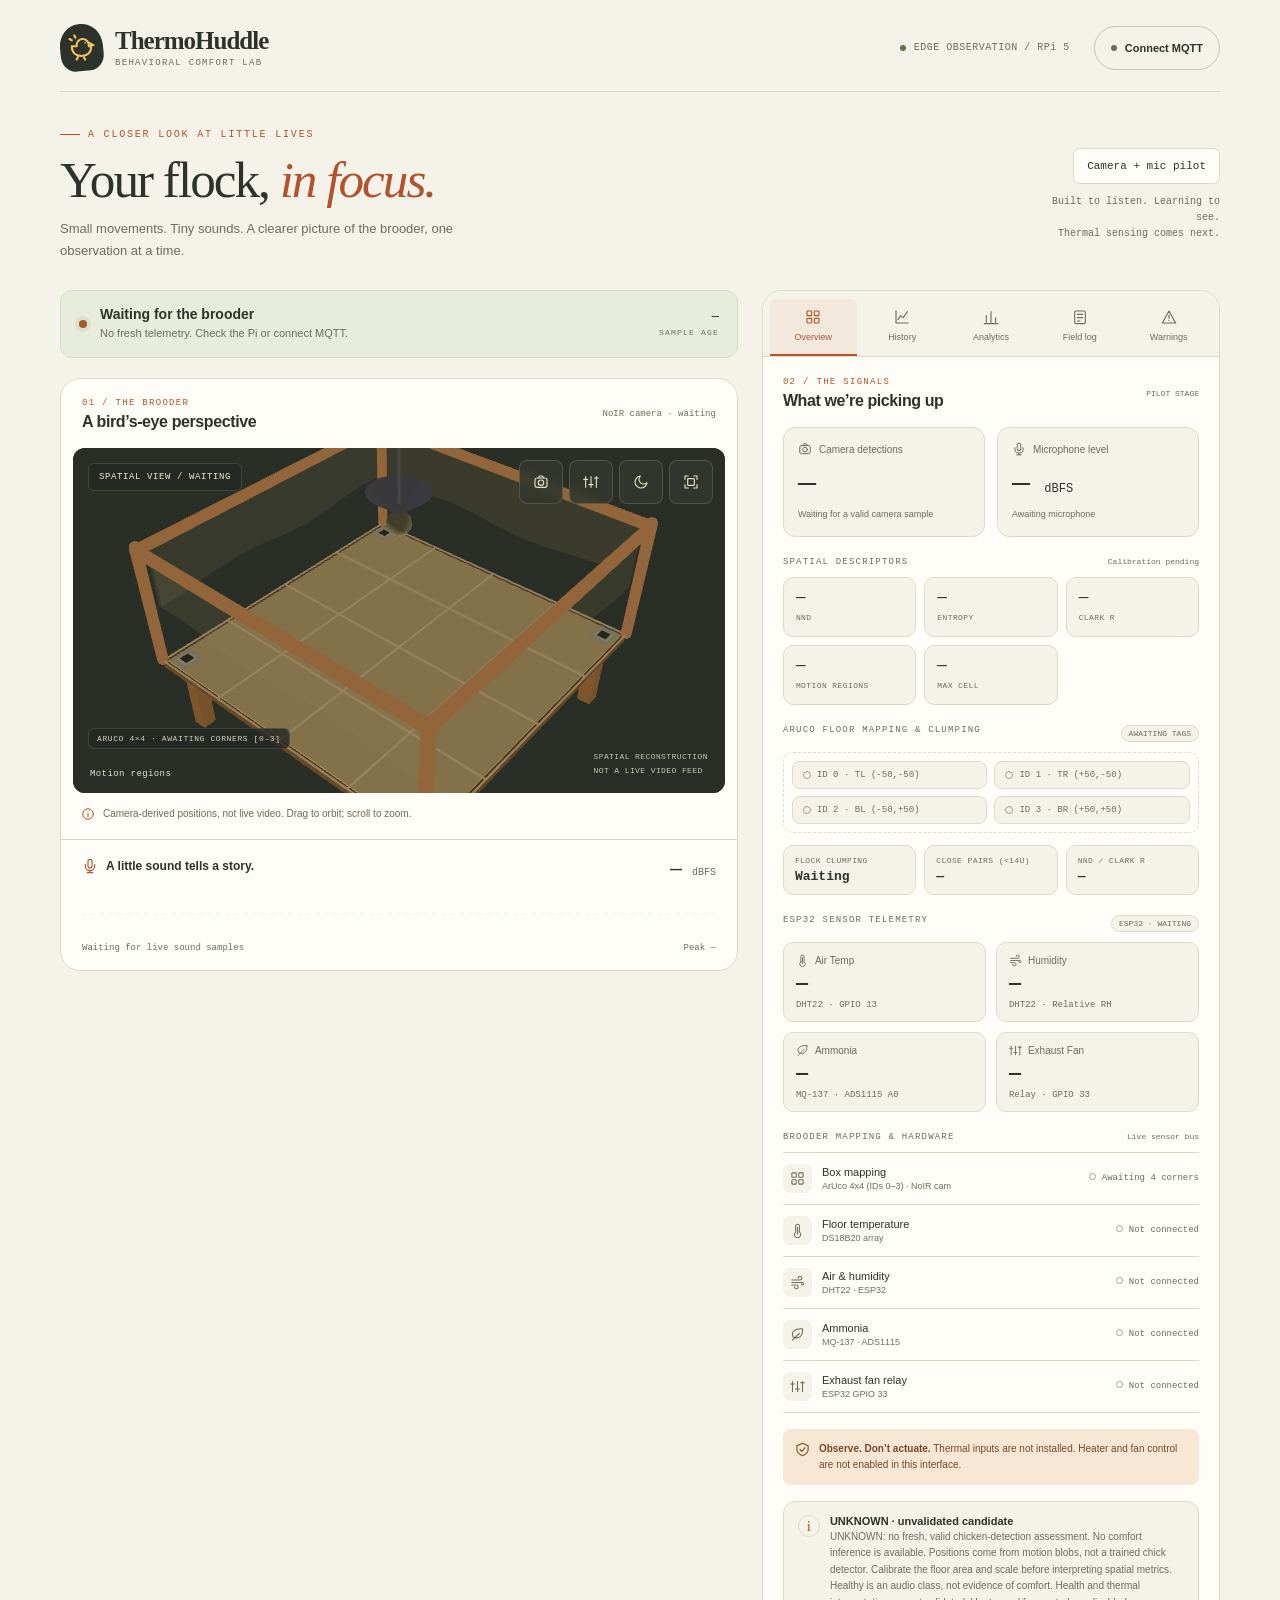
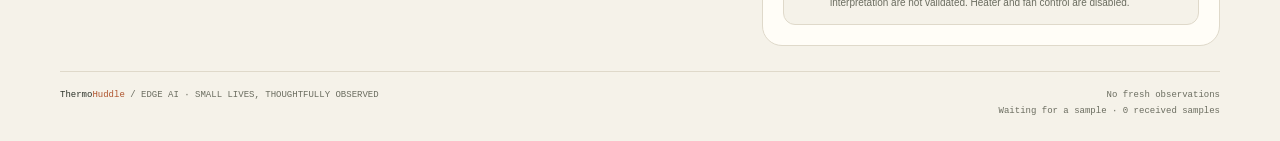
==== commit 7534edb8: "Fix WebUI styling & cache busting, show ArUco per-tag detection, and keep observer alive without cam" ====
--- a/index.html
+++ b/index.html
@@ -281,8 +281,97 @@
   .scen.active { background: var(--green-soft); border-color: var(--green); }
   .scen.danger.active { background: var(--red-soft); border-color: var(--red); }
   .scenrow2 { display: grid; grid-template-columns: repeat(3, 1fr); gap: 8px; margin-top: 8px; }
+  .aruco-hud {
+    position: absolute; left: 15px; bottom: 44px; z-index: 3;
+    font: 8px var(--mono, ui-monospace, SFMono-Regular, Menlo, monospace); letter-spacing: .6px;
+    background: #252a24ce; border: 1px solid #d8c8a329; color: #d6d0bc;
+    border-radius: 6px; padding: 5px 8px; pointer-events: none;
+  }
+  .aruco-hud.live { border-color: #60734b; color: #c8e3aa; background: #273422de; }
+  .aruco-hud.warn { border-color: #a45a25; color: #f3cb9c; background: #35281ede; }
+  .aruco-corners-grid {
+    display: grid; grid-template-columns: 1fr 1fr; gap: 7px; margin: 0 0 12px;
+    padding: 8px; border: 1px dashed var(--card-edge); border-radius: 10px;
+    background: var(--card);
+  }
+  .aruco-pill {
+    padding: 8px 10px; border-radius: 8px; border: 1px solid var(--card-edge);
+    background: var(--bg); font: 9px var(--mono, ui-monospace, SFMono-Regular, Menlo, monospace);
+    color: var(--sub, #6b6a62); display: flex; align-items: center; gap: 6px;
+    transition: border-color .2s, background-color .2s, color .2s;
+  }
+  .aruco-pill:before {
+    content: ''; width: 6px; height: 6px; border-radius: 50%;
+    border: 1px solid #a79f8d; flex-shrink: 0;
+  }
+  .aruco-pill.live {
+    background: var(--green-soft); border-color: #bdc8ad; color: var(--green);
+  }
+  .aruco-pill.live:before { background: var(--green); border-color: var(--green); }
+  .clump-strip { display: grid; grid-template-columns: repeat(3, 1fr); gap: 8px; margin: 0 0 18px; }
+  .clump-cell {
+    padding: 10px 11px; border-radius: 10px; border: 1px solid var(--card-edge);
+    background: var(--bg); display: flex; flex-direction: column; gap: 4px;
+  }
+  .clump-k {
+    font: 8px var(--mono, ui-monospace, SFMono-Regular, Menlo, monospace);
+    color: var(--sub, #6b6a62); text-transform: uppercase; letter-spacing: .4px;
+  }
+  .clump-v {
+    font: 13px var(--mono, ui-monospace, SFMono-Regular, Menlo, monospace);
+    font-weight: 600; color: var(--ink); font-variant-numeric: tabular-nums;
+  }
+  .clump-v.warn { color: var(--amber, #b45d22); }
+  .clump-v.live { color: var(--green); }
+  .esp32-grid { display: grid; grid-template-columns: 1fr 1fr; gap: 10px; margin: 0 0 18px; }
+  .esp32-card {
+    padding: 11px 12px; border: 1px solid var(--card-edge); border-radius: 10px;
+    background: var(--bg); display: flex; flex-direction: column; gap: 5px;
+    transition: border-color .2s, background-color .2s;
+  }
+  .esp32-label {
+    font-size: 10px; color: var(--sub, #6b6a62); display: flex; align-items: center; gap: 6px;
+  }
+  .esp32-label .icon { width: 13px; height: 13px; }
+  .esp32-val {
+    font: 20px var(--mono, ui-monospace, SFMono-Regular, Menlo, monospace);
+    font-weight: 600; letter-spacing: -.8px; color: var(--ink); font-variant-numeric: tabular-nums;
+  }
+  .esp32-sub { font: 9px var(--mono, ui-monospace, SFMono-Regular, Menlo, monospace); color: var(--sub, #6b6a62); }
+  .esp32-badge {
+    padding: 3px 7px; border-radius: 999px; border: 1px solid var(--card-edge);
+    background: var(--bg); color: var(--sub, #6b6a62);
+    font: 8px var(--mono, ui-monospace, SFMono-Regular, Menlo, monospace);
+    letter-spacing: .6px; text-transform: uppercase;
+  }
+  .esp32-badge.live { background: var(--green-soft); border-color: #bdc8ad; color: var(--green); }
+  .esp32-badge.warn { background: var(--amber-soft, #f7e6d6); border-color: #d8b99b; color: var(--amber, #b45d22); }
+  .sensor-state.live { color: var(--green); }
+  .sensor-state.live:before { background: var(--green); border-color: var(--green); }
+  .sensor-state.warn { color: var(--amber, #b45d22); }
+  .sensor-state.warn:before { background: var(--amber, #b45d22); border-color: var(--amber, #b45d22); }
+  #histsum:not(:has(.hchip)) {
+    font: 10px var(--mono, ui-monospace, SFMono-Regular, Menlo, monospace);
+    color: var(--sub, #6b6a62); background: var(--bg); border: 1px solid var(--card-edge);
+    border-radius: 10px; padding: 10px 12px; margin-top: 10px; line-height: 1.5;
+  }
+  .histread {
+    margin-top: 8px; padding: 9px 11px; border-radius: 9px;
+    border: 1px solid var(--card-edge); background: var(--bg);
+    font: 10px var(--mono, ui-monospace, SFMono-Regular, Menlo, monospace);
+    color: var(--ink);
+  }
+  [data-theme=dark] .aruco-pill, [data-theme=dark] .clump-cell, [data-theme=dark] .esp32-card, [data-theme=dark] #histsum:not(:has(.hchip)), [data-theme=dark] .histread { background: #293024; }
+  [data-theme=dark] .aruco-pill.live { background: var(--green-soft); border-color: #4e5d3e; color: #b8d19b; }
+  [data-theme=dark] .aruco-pill.live:before { background: #b8d19b; border-color: #b8d19b; }
+  [data-theme=dark] .clump-v.live, [data-theme=dark] .sensor-state.live { color: #b8d19b; }
+  [data-theme=dark] .clump-v.warn, [data-theme=dark] .sensor-state.warn { color: #ebc39d; }
+  [data-theme=dark] .sensor-state.live:before { background: #b8d19b; border-color: #b8d19b; }
+  [data-theme=dark] .sensor-state.warn:before { background: #ebc39d; border-color: #ebc39d; }
+  [data-theme=dark] .esp32-badge.live { border-color: #4e5d3e; color: #b8d19b; }
+  [data-theme=dark] .esp32-badge.warn { border-color: #785334; color: #ebc39d; }
 </style>
-<link rel="stylesheet" href="brooder.css">
+<link rel="stylesheet" href="brooder.css?v=22">
 </head>
 <body data-mode="live">
 <svg class="icon-sprite" aria-hidden="true" xmlns="http://www.w3.org/2000/svg">
@@ -418,6 +507,7 @@
       </div>
 
       <div class="page" id="page-hist">
+        <div class="panel-title"><div><div class="section-index">02 / THERMAL HISTORY</div><h2>Temperature &amp; setpoint timeline</h2></div><span class="source-tag">TIME SERIES</span></div>
         <div class="rangebar" id="rangebar">
           <button class="rb on" data-r="24h">24 hours</button>
           <button class="rb" data-r="7d">Weekly</button>
@@ -428,6 +518,7 @@
       </div>
 
       <div class="page" id="page-analytics">
+        <div class="panel-title"><div><div class="section-index">02 / ANALYTICS</div><h2>Rollups &amp; loop performance</h2></div><span class="source-tag">DAILY &amp; MODEL</span></div>
         <div class="stats" style="grid-template-columns:repeat(4,1fr)">
           <div class="stat"><div class="v" id="an-avg">—</div><div class="k">avg floor °C</div></div>
           <div class="stat"><div class="v" id="an-min">—</div><div class="k">min °C</div></div>
@@ -459,10 +550,12 @@
       </div>
 
       <div class="page" id="page-logs">
+        <div class="panel-title"><div><div class="section-index">02 / FIELD LOG</div><h2>Session activity stream</h2></div><span class="source-tag">EVENTS</span></div>
         <div id="logbody"></div>
       </div>
 
       <div class="page" id="page-warn">
+        <div class="panel-title"><div><div class="section-index">02 / WELFARE &amp; ALERTS</div><h2>Monitored hazard log</h2></div><span class="source-tag">ALARMS</span></div>
         <div id="warnbody"></div>
       </div>
 
@@ -503,8 +596,8 @@
   </div>
 </div>
 
-<script src="pilot.js"></script>
-<script src="cloud-feed.js"></script>
+<script src="pilot.js?v=22"></script>
+<script src="cloud-feed.js?v=22"></script>
 <script>
 p5.disableFriendlyErrors = true;
 
@@ -1735,7 +1828,9 @@
 // SW registration
 if ('serviceWorker' in navigator) {
   window.addEventListener('load', () => {
-    navigator.serviceWorker.register('sw.js').catch(err => console.warn('[sw]', err));
+    navigator.serviceWorker.register('sw.js?v=22')
+      .then((reg) => reg.update())
+      .catch(err => console.warn('[sw]', err));
     // Updated workers claim instantly (skipWaiting); apply their new shell once.
     let swReloaded = false;
     navigator.serviceWorker.addEventListener('controllerchange', () => {
--- a/brooder.css
+++ b/brooder.css
@@ -18,15 +18,15 @@
 #vpbtns{top:12px;right:12px;gap:6px}.vpb{width:44px;height:44px;min-height:44px;border-radius:8px;background:#33382fde;border:1px solid #d8c8a334;color:#e6dec7;transition:background .2s,transform .2s}.vpb:hover{background:#4b5044}.vpb .icon{width:16px;height:16px}.viewport-bottom{position:absolute;left:17px;right:17px;bottom:14px;z-index:3;display:flex;justify-content:space-between;align-items:end;color:#e4dfca;pointer-events:none}.viewport-bottom span{font:9px var(--mono);letter-spacing:.4px}.viewport-bottom .coordinates{font-size:8px;line-height:1.8;color:#c7c6b2}.view-key{display:flex;align-items:center;gap:7px}.view-key i{width:6px;height:6px;background:#efc16d;border-radius:50%}.observation-caption{padding:13px 20px 17px;display:flex;align-items:flex-start;gap:8px;color:var(--sub);font-size:10px;line-height:1.6}.observation-caption .icon{width:14px;height:14px;margin-top:1px;color:var(--accent)}
 .audio-panel{border-top:1px solid var(--card-edge);padding:18px 21px 17px}.audio-top{display:flex;justify-content:space-between;align-items:start}.audio-title{font-size:12px;font-weight:600;display:flex;gap:8px;align-items:center}.audio-title .icon{width:16px;height:16px;color:var(--accent)}.audio-number{font:20px var(--mono);letter-spacing:-1px}.audio-number small{font:10px var(--mono);letter-spacing:0;color:var(--sub)}.audio-chart{display:flex;gap:4px;height:45px;align-items:end;margin:12px 0 10px;border-bottom:1px solid var(--card-edge)}.audio-chart span{flex:1;max-width:16px;border-radius:3px 3px 0 0;background:#bd6939;min-height:2px}.audio-chart:empty{border:0;background:repeating-linear-gradient(90deg,#ded5c6 0,#ded5c6 3px,transparent 3px,transparent 9px);height:2px;margin:32px 0 28px}.audio-foot{display:flex;justify-content:space-between;gap:12px;font:9px var(--mono);color:var(--sub)}
 #sheet{grid-column:2;grid-row:3/span 2;border:1px solid var(--card-edge);border-radius:var(--radius);box-shadow:none;max-height:none;min-width:0;align-self:stretch;background:var(--card);overflow:hidden}#sheet .grab{display:none}#pages{overflow:visible;flex:1;padding:20px}.panel-title{display:flex;justify-content:space-between;align-items:center;margin:0 0 17px}.panel-title .section-index{margin-bottom:5px}.panel-title .source-tag{font-size:8px}.pilot-summary{display:grid;grid-template-columns:1fr 1fr;gap:12px;margin-bottom:20px}.signal-card{padding:14px;border:1px solid var(--card-edge);border-radius:12px;background:var(--bg)}.signal-card .signal-name{font-size:10px;color:var(--sub);display:flex;align-items:center;gap:7px}.signal-name .icon{width:14px;height:14px}.signal-card .signal-number{font:30px var(--mono);letter-spacing:-1.8px;margin:11px 0 7px;color:var(--ink)}.signal-number small{font-size:12px;letter-spacing:0}.signal-card .signal-detail{font-size:9px;color:var(--sub);line-height:1.55}.subheading{font:9px var(--mono);letter-spacing:1.2px;color:var(--sub);text-transform:uppercase;margin:20px 0 10px;display:flex;justify-content:space-between}.subheading span{font-size:8px;letter-spacing:0;text-transform:none}
-.stats{grid-template-columns:repeat(3,minmax(0,1fr));gap:8px}.stat{text-align:left;border-radius:8px;padding:12px 10px;background:transparent}.stat .v{font:16px var(--mono);font-weight:500}.stat .k{font:8px var(--mono);letter-spacing:.4px;line-height:1.6;margin-top:5px}.stat.good .v{color:var(--green)}.chips .chip{min-width:calc(50% - 4px)}.chip{border-radius:9px}.chip .k{font-size:9px}.chip .v{font-size:12px}.chips{margin-top:12px}
-.sensor-list{margin-top:0;border-top:1px solid var(--card-edge)}.sensor-row{padding:11px 0;display:flex;align-items:center;gap:10px;border-bottom:1px solid var(--card-edge)}.sensor-icon{height:29px;width:29px;background:var(--bg);border-radius:7px;display:flex;align-items:center;justify-content:center;color:var(--sub)}.sensor-icon .icon{width:15px;height:15px}.sensor-row .sensor-name{font-size:11px;flex:1}.sensor-row .sensor-name small{font-size:9px;display:block;color:var(--sub);margin-top:3px}.sensor-state{font:9px var(--mono);color:var(--sub);white-space:nowrap}.sensor-state:before{content:'';display:inline-block;width:5px;height:5px;border:1px solid #a79f8d;border-radius:50%;margin-right:6px}.sensor-state.live{color:var(--green)}.sensor-state.live:before{background:var(--green);border-color:var(--green)}.sensor-state.warn{color:var(--amber)}.sensor-state.warn:before{background:var(--amber);border-color:var(--amber)}.esp32-grid{display:grid;grid-template-columns:1fr 1fr;gap:10px;margin:0 0 18px}.esp32-card{padding:11px 12px;border:1px solid var(--card-edge);border-radius:10px;background:var(--bg);display:flex;flex-direction:column;gap:5px;transition:border-color .2s,background-color .2s}.esp32-label{font-size:10px;color:var(--sub);display:flex;align-items:center;gap:6px}.esp32-label .icon{width:13px;height:13px}.esp32-val{font:20px var(--mono);font-weight:600;letter-spacing:-.8px;color:var(--ink);font-variant-numeric:tabular-nums}.signal-card .signal-number,.stat .v,.audio-number{font-variant-numeric:tabular-nums}.esp32-sub{font:9px var(--mono);color:var(--sub)}.esp32-badge{padding:3px 7px;border-radius:999px;border:1px solid var(--card-edge);background:var(--bg);color:var(--sub);font:8px var(--mono);letter-spacing:.6px;text-transform:uppercase}.esp32-badge.live{background:var(--green-soft);border-color:#bdc8ad;color:var(--green)}.esp32-badge.warn{background:var(--amber-soft);border-color:#d8b99b;color:var(--amber)}.aruco-corners-grid{display:grid;grid-template-columns:1fr 1fr;gap:7px;margin:0 0 12px}.aruco-pill{padding:7px 9px;border-radius:8px;border:1px solid var(--card-edge);background:var(--bg);font:9px var(--mono);color:var(--sub);display:flex;align-items:center;gap:6px}.aruco-pill:before{content:'';width:6px;height:6px;border-radius:50%;border:1px solid #a79f8d;flex-shrink:0}.aruco-pill.live{background:var(--green-soft);border-color:#bdc8ad;color:var(--green)}.aruco-pill.live:before{background:var(--green);border-color:var(--green)}.clump-strip{display:grid;grid-template-columns:repeat(3,1fr);gap:8px;margin:0 0 18px}.clump-cell{padding:10px;border-radius:9px;border:1px solid var(--card-edge);background:var(--bg);display:flex;flex-direction:column;gap:4px}.clump-k{font:8px var(--mono);color:var(--sub);text-transform:uppercase;letter-spacing:.4px}.clump-v{font:13px var(--mono);font-weight:600;color:var(--ink);font-variant-numeric:tabular-nums}.clump-v.warn{color:var(--amber)}.clump-v.live{color:var(--green)}.pilot-note{margin-top:16px;background:var(--amber-soft);padding:12px;border-radius:8px;display:flex;align-items:start;gap:9px;color:#754824}.pilot-note .icon{height:15px;width:15px;flex-shrink:0;margin-top:1px}.pilot-note p{font-size:10px;margin:0;line-height:1.6}.pilot-note strong{font-weight:600}
-#whycard{padding:12px 0 0;margin-top:14px;border:0;border-radius:0;background:transparent}#whycard .why-ico{font:15px Georgia,serif;color:var(--accent);border:1px solid var(--card-edge);border-radius:50%;height:22px;width:22px;flex-shrink:0;text-align:center;line-height:20px}#whycard .why-t{font-size:11px;font-weight:600}#whycard .why-b{font-size:10px;line-height:1.65}
+.stats{grid-template-columns:repeat(3,minmax(0,1fr));gap:8px}.stat{text-align:left;border-radius:10px;padding:11px 12px;background:var(--bg);border:1px solid var(--card-edge)}.stat .v{font:16px var(--mono);font-weight:500}.stat .k{font:8px var(--mono);letter-spacing:.4px;line-height:1.6;margin-top:5px}.stat.good .v{color:var(--green)}.chips .chip{min-width:calc(50% - 4px)}.chip{border-radius:9px}.chip .k{font-size:9px}.chip .v{font-size:12px}.chips{margin-top:12px}
+.sensor-list{margin-top:0;border-top:1px solid var(--card-edge)}.sensor-row{padding:11px 0;display:flex;align-items:center;gap:10px;border-bottom:1px solid var(--card-edge)}.sensor-icon{height:29px;width:29px;background:var(--bg);border-radius:7px;display:flex;align-items:center;justify-content:center;color:var(--sub)}.sensor-icon .icon{width:15px;height:15px}.sensor-row .sensor-name{font-size:11px;flex:1}.sensor-row .sensor-name small{font-size:9px;display:block;color:var(--sub);margin-top:3px}.sensor-state{font:9px var(--mono);color:var(--sub);white-space:nowrap}.sensor-state:before{content:'';display:inline-block;width:5px;height:5px;border:1px solid #a79f8d;border-radius:50%;margin-right:6px}.sensor-state.live{color:var(--green)}.sensor-state.live:before{background:var(--green);border-color:var(--green)}.sensor-state.warn{color:var(--amber)}.sensor-state.warn:before{background:var(--amber);border-color:var(--amber)}.esp32-grid{display:grid;grid-template-columns:1fr 1fr;gap:10px;margin:0 0 18px}.esp32-card{padding:11px 12px;border:1px solid var(--card-edge);border-radius:10px;background:var(--bg);display:flex;flex-direction:column;gap:5px;transition:border-color .2s,background-color .2s}.esp32-label{font-size:10px;color:var(--sub);display:flex;align-items:center;gap:6px}.esp32-label .icon{width:13px;height:13px}.esp32-val{font:20px var(--mono);font-weight:600;letter-spacing:-.8px;color:var(--ink);font-variant-numeric:tabular-nums}.signal-card .signal-number,.stat .v,.audio-number{font-variant-numeric:tabular-nums}.esp32-sub{font:9px var(--mono);color:var(--sub)}.esp32-badge{padding:3px 7px;border-radius:999px;border:1px solid var(--card-edge);background:var(--bg);color:var(--sub);font:8px var(--mono);letter-spacing:.6px;text-transform:uppercase}.esp32-badge.live{background:var(--green-soft);border-color:#bdc8ad;color:var(--green)}.esp32-badge.warn{background:var(--amber-soft);border-color:#d8b99b;color:var(--amber)}.aruco-corners-grid{display:grid;grid-template-columns:1fr 1fr;gap:7px;margin:0 0 12px;padding:8px;border:1px dashed var(--card-edge);border-radius:10px;background:var(--card)}.aruco-pill{padding:8px 10px;border-radius:8px;border:1px solid var(--card-edge);background:var(--bg);font:9px var(--mono);color:var(--sub);display:flex;align-items:center;gap:6px;transition:border-color .2s,background-color .2s,color .2s}.aruco-pill:before{content:'';width:6px;height:6px;border-radius:50%;border:1px solid #a79f8d;flex-shrink:0}.aruco-pill.live{background:var(--green-soft);border-color:#bdc8ad;color:var(--green)}.aruco-pill.live:before{background:var(--green);border-color:var(--green)}.clump-strip{display:grid;grid-template-columns:repeat(3,1fr);gap:8px;margin:0 0 18px}.clump-cell{padding:10px 11px;border-radius:10px;border:1px solid var(--card-edge);background:var(--bg);display:flex;flex-direction:column;gap:4px}.clump-k{font:8px var(--mono);color:var(--sub);text-transform:uppercase;letter-spacing:.4px}.clump-v{font:13px var(--mono);font-weight:600;color:var(--ink);font-variant-numeric:tabular-nums}.clump-v.warn{color:var(--amber)}.clump-v.live{color:var(--green)}.pilot-note{margin-top:16px;background:var(--amber-soft);padding:12px;border-radius:8px;display:flex;align-items:start;gap:9px;color:#754824}.pilot-note .icon{height:15px;width:15px;flex-shrink:0;margin-top:1px}.pilot-note p{font-size:10px;margin:0;line-height:1.6}.pilot-note strong{font-weight:600}#histsum:not(:has(.hchip)){font:10px var(--mono);color:var(--sub);background:var(--bg);border:1px solid var(--card-edge);border-radius:10px;padding:10px 12px;margin-top:10px;line-height:1.5}.histread{margin-top:8px;padding:9px 11px;border-radius:9px;border:1px solid var(--card-edge);background:var(--bg);font:10px var(--mono);color:var(--ink)}
+#whycard{padding:13px 14px;margin-top:16px;border:1px solid var(--card-edge);border-radius:12px;background:var(--bg)}#whycard .why-ico{font:15px Georgia,serif;color:var(--accent);border:1px solid var(--card-edge);border-radius:50%;height:22px;width:22px;flex-shrink:0;text-align:center;line-height:20px}#whycard .why-t{font-size:11px;font-weight:600}#whycard .why-b{font-size:10px;line-height:1.65}
 #nav{order:-1;padding:8px 7px 0;gap:2px;border-top:0;border-bottom:1px solid var(--card-edge);background:var(--bg);border-radius:0}.navbtn{background:transparent;border:0;border-bottom:2px solid transparent;color:var(--sub);min-height:57px;display:flex;align-items:center;justify-content:center;flex-direction:column;gap:7px;padding:9px 3px 11px;transition:color .2s,background .2s;border-radius:6px 6px 0 0}.navbtn .ic{display:flex}.navbtn .ic .icon{width:16px;height:16px}.navbtn .lb{font-size:9px;font-weight:500;letter-spacing:0}.navbtn.active{border-bottom-color:var(--accent);color:var(--accent);background:#b8682910}.navbtn.active .ic{transform:none}.navbtn:hover{background:#b8682910}
 body[data-mode=live] .control-metric,body[data-mode=live] .legacy-controls{display:none}.demo-only{display:none}body[data-mode=demo] .demo-only{display:block}body[data-mode=demo] .pilot-only{display:none}body[data-mode=demo] #statebanner{background:var(--amber-soft);border-color:#dfc2a2}body[data-mode=demo] .observation-caption{color:var(--accent)}
 #footnote{grid-column:1/-1;display:flex;justify-content:space-between;gap:12px;border-top:1px solid var(--card-edge);padding-top:16px;margin-top:5px;color:var(--sub);font:9px var(--mono);line-height:1.7}.footer-brand{color:var(--ink)}.footer-brand em{font-style:normal;color:var(--accent)}.footer-status{text-align:right}.footer-status .icon{height:12px;width:12px;margin-right:4px}
 #scensheet{position:fixed;z-index:40;background:#22271f66}#scensheet .inner{max-width:550px;left:50%;transform:translateX(-50%);box-shadow:0 -10px 60px #0002}.scen{min-height:52px;border-radius:9px;font-size:11px}.scen .e{font:12px var(--mono);color:var(--accent)}#scensheet .inner h3{font-size:15px;margin-bottom:12px}.demo-caption{font-size:11px;color:var(--sub);line-height:1.6;margin:0 4px 15px}
 #page-hist canvas{border-radius:9px;background:#292e27}.rangebar .rb{min-height:40px;font-size:10px}.rangebar .rb.on{background:var(--amber-soft);color:var(--accent);border-color:#d8b99b}.card-lite{border-radius:10px;background:var(--bg)}.card-lite .cl-t{font-size:11px;gap:10px;flex-wrap:wrap}.mgrid{grid-template-columns:repeat(3,1fr)}.mcell{background:var(--card)}.csvbtn{min-height:35px;background:var(--amber-soft);border-color:#d8b99b;color:var(--accent)}.logline{font-size:10px;line-height:1.65;overflow-wrap:anywhere;padding:10px}.histread{font-size:10px}.mnote{font-size:10px;overflow-wrap:anywhere}.dtable{font-size:10px}.mcell .ml{font-size:8px}.mcell .mv{font:16px var(--mono)}
-[data-theme=dark]{--bg:#232820;--bg2:#2a3026;--card:#2e342a;--card-edge:#495040;--ink:#eee9d8;--sub:#b9bdab;--green-soft:#38432e;--amber-soft:#483525;--accent:#e5a16d;color-scheme:dark}[data-theme=dark] .pilot-note{color:#ebc39d}[data-theme=dark] #statebanner{border-color:#4e5d3e}[data-theme=dark] .signal-card,[data-theme=dark] .esp32-card,[data-theme=dark] .aruco-pill,[data-theme=dark] .clump-cell{background:#293024}[data-theme=dark] .aruco-pill.live{background:var(--green-soft);border-color:#4e5d3e;color:#b8d19b}[data-theme=dark] .aruco-pill.live:before{background:#b8d19b;border-color:#b8d19b}[data-theme=dark] .clump-v.live{color:#b8d19b}[data-theme=dark] .clump-v.warn{color:#ebc39d}[data-theme=dark] .esp32-badge.live{border-color:#4e5d3e;color:#b8d19b}[data-theme=dark] .esp32-badge.warn{border-color:#785334;color:#ebc39d}[data-theme=dark] .sensor-state.live{color:#b8d19b}[data-theme=dark] .sensor-state.live:before{background:#b8d19b;border-color:#b8d19b}[data-theme=dark] .sensor-state.warn{color:#ebc39d}[data-theme=dark] .sensor-state.warn:before{background:#ebc39d;border-color:#ebc39d}[data-theme=dark] .vpb{color:#e6dec7}
+[data-theme=dark]{--bg:#232820;--bg2:#2a3026;--card:#2e342a;--card-edge:#495040;--ink:#eee9d8;--sub:#b9bdab;--green-soft:#38432e;--amber-soft:#483525;--accent:#e5a16d;color-scheme:dark}[data-theme=dark] .pilot-note{color:#ebc39d}[data-theme=dark] #statebanner{border-color:#4e5d3e}[data-theme=dark] .signal-card,[data-theme=dark] .stat,[data-theme=dark] #whycard,[data-theme=dark] .esp32-card,[data-theme=dark] .aruco-pill,[data-theme=dark] .clump-cell,[data-theme=dark] #histsum:not(:has(.hchip)),[data-theme=dark] .histread{background:#293024}[data-theme=dark] .aruco-pill.live{background:var(--green-soft);border-color:#4e5d3e;color:#b8d19b}[data-theme=dark] .aruco-pill.live:before{background:#b8d19b;border-color:#b8d19b}[data-theme=dark] .clump-v.live{color:#b8d19b}[data-theme=dark] .clump-v.warn{color:#ebc39d}[data-theme=dark] .esp32-badge.live{border-color:#4e5d3e;color:#b8d19b}[data-theme=dark] .esp32-badge.warn{border-color:#785334;color:#ebc39d}[data-theme=dark] .sensor-state.live{color:#b8d19b}[data-theme=dark] .sensor-state.live:before{background:#b8d19b;border-color:#b8d19b}[data-theme=dark] .sensor-state.warn{color:#ebc39d}[data-theme=dark] .sensor-state.warn:before{background:#ebc39d;border-color:#ebc39d}[data-theme=dark] .vpb{color:#e6dec7}
 @media(min-width:1400px){#viewport{height:385px}#app{padding-top:8px}}
 @media(max-width:1000px) and (min-width:761px){#app{padding:0 24px 20px;gap:18px;grid-template-columns:minmax(0,1fr) minmax(320px,1fr)}.observation-head{padding:17px}.source-tag{font-size:8px}#viewport{height:350px}#pages{padding:16px}.signal-card{padding:11px}.signal-card .signal-number{font-size:25px}.top-context{display:none}#vplabel{top:60px;max-width:calc(100% - 30px)}}
 @media(max-width:760px){#app{display:flex;flex-direction:column;gap:16px;padding:0 20px 20px;min-height:100vh;max-width:600px}#topbar{padding:20px 0 17px;gap:10px}#topbar .logo{width:36px;height:40px}#topbar .tt .t1{font-size:22px}#topbar .tt .t2{font-size:8px;letter-spacing:.9px}#connchip{min-height:40px;padding:9px 11px;font-size:9px}.top-context{display:none}#intro{padding:13px 0 3px;gap:15px;align-items:start}.eyebrow{font-size:8px;letter-spacing:1.2px}h1{font-size:39px;letter-spacing:-1.7px;margin:11px 0}#intro p{font-size:12px;max-width:290px}.pilot-stamp{display:none}#statebanner{padding:14px 15px;border-radius:11px}#statebanner .sb-state{font-size:13px}#statebanner .sb-sub{font-size:10px}#statebanner .sb-temp .v{font-size:10px}#statebanner .sb-temp .k{font-size:7px}#observation{width:100%}.observation-head{padding:17px}.observation-head h2{font-size:15px}#viewport{height:300px;margin:0 10px}#vpbtns{gap:5px;top:10px;right:10px}.vpb{height:44px;width:44px;min-height:44px}#vplabel{top:57px;left:12px;max-width:calc(100% - 24px);font-size:8px}.viewport-bottom{left:13px;right:13px}.viewport-bottom span{font-size:8px}.viewport-bottom .coordinates{font-size:7px}.observation-caption{padding:12px 17px 15px;font-size:9px}.audio-panel{padding:17px}.audio-chart{height:38px}.audio-foot{font-size:8px}#sheet{width:100%;max-height:none;border-radius:16px;overflow:hidden}#pages{padding:18px}#nav{position:relative;top:auto}.navbtn{min-height:59px;padding-bottom:11px}.navbtn .lb{font-size:9px}.pilot-summary{gap:10px}.signal-card .signal-number{font-size:29px}.signal-card{padding:14px}.subheading{font-size:8px}.sensor-row{padding:12px 0}#footnote{display:flex;padding-top:16px;font-size:8px;margin-top:2px;gap:16px}.footer-status{max-width:135px}#scensheet .inner{width:100%;max-width:550px}.mgrid{grid-template-columns:repeat(3,1fr)}}
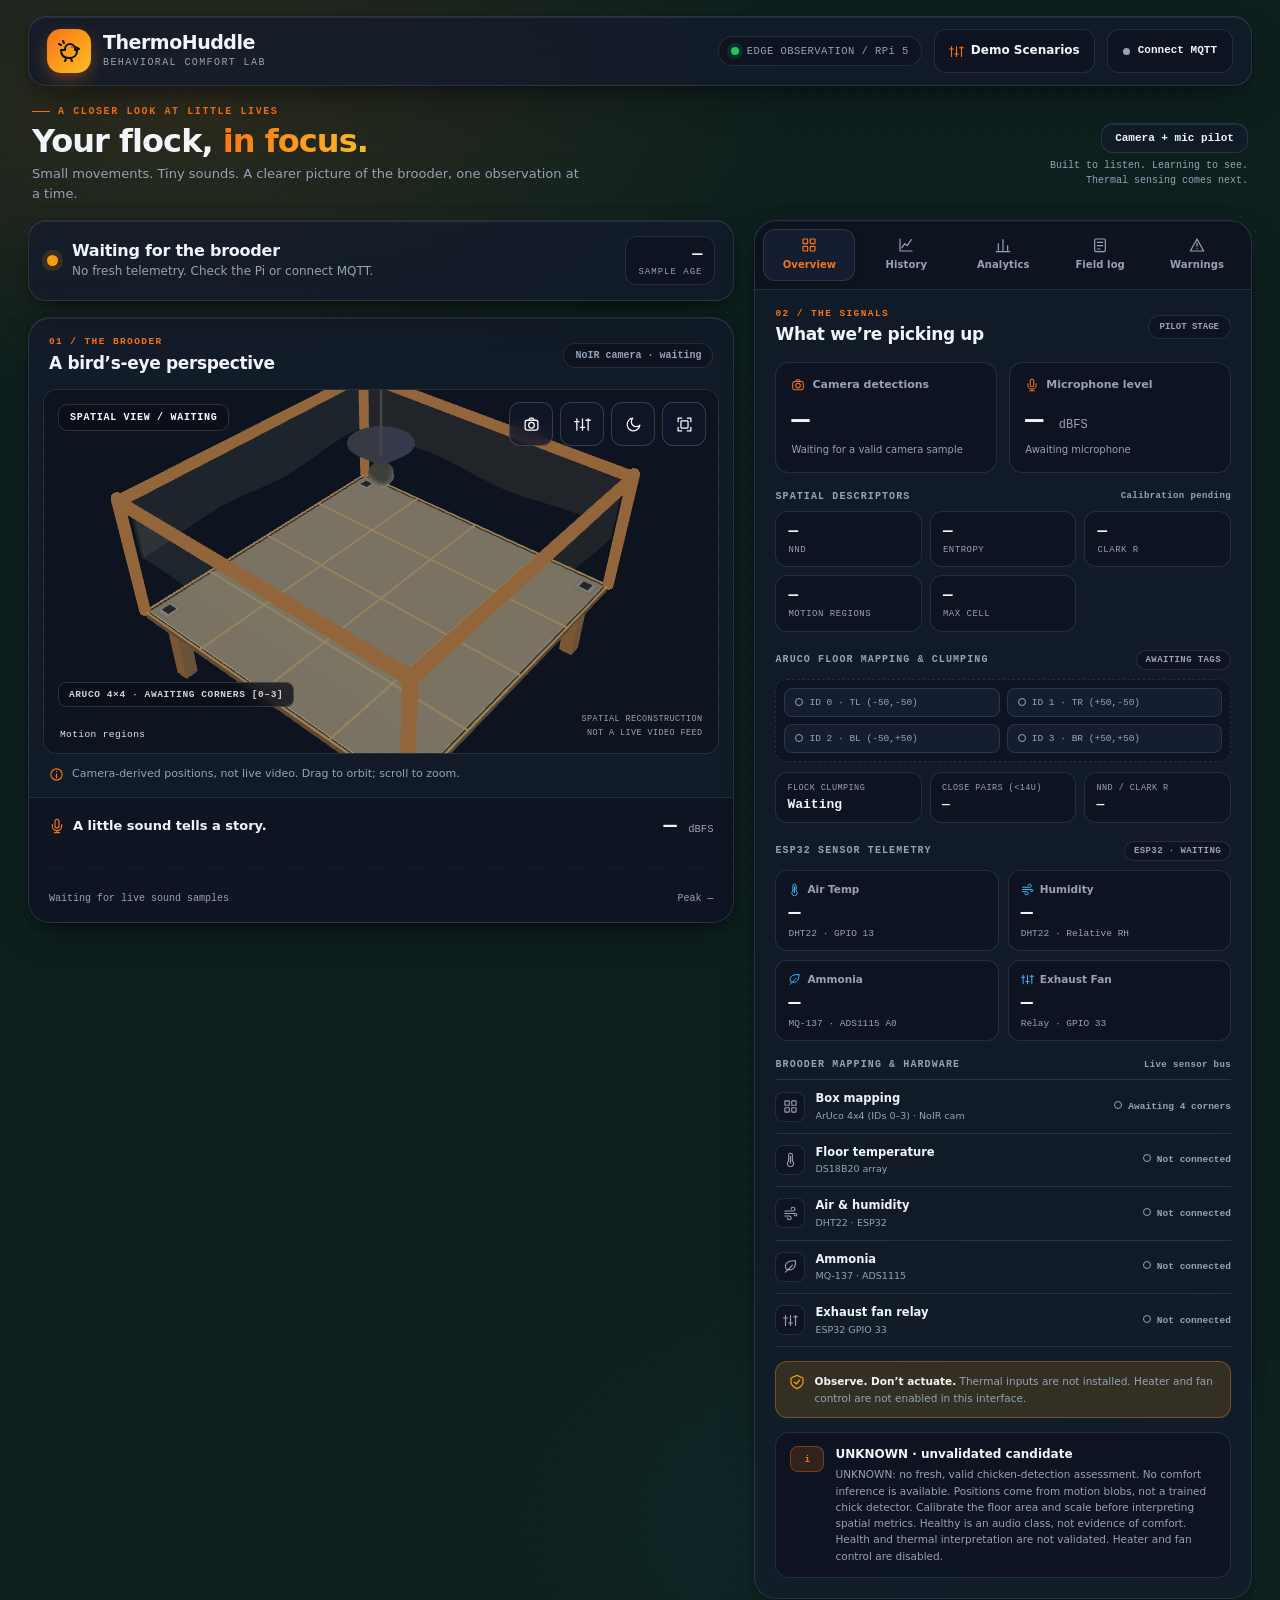
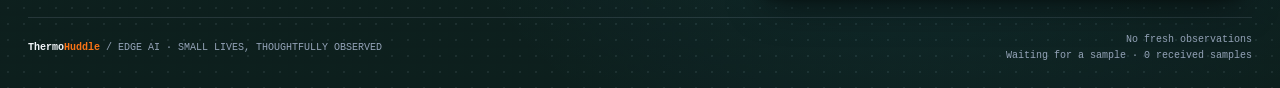
==== commit 0bee42e7: "feat(ui): redesign bento glassmorphic dashboard and add presentation visuals" ====
--- a/index.html
+++ b/index.html
@@ -1,5 +1,5 @@
 <!DOCTYPE html>
-<html lang="en">
+<html lang="en" data-theme="dark">
 <head>
 <meta charset="UTF-8">
 <meta name="viewport" content="width=device-width, initial-scale=1.0">
@@ -9,7 +9,7 @@
 <link rel="manifest" href="manifest.json">
 <link rel="icon" type="image/png" sizes="32x32" href="favicon-32.png">
 <link rel="apple-touch-icon" href="icon-192.png">
-<meta name="theme-color" content="#f5f2e9">
+<meta name="theme-color" content="#0b0f17">
 <meta name="mobile-web-app-capable" content="yes">
 <meta name="apple-mobile-web-app-capable" content="yes">
 <meta name="apple-mobile-web-app-status-bar-style" content="default">
@@ -361,17 +361,8 @@
     font: 10px var(--mono, ui-monospace, SFMono-Regular, Menlo, monospace);
     color: var(--ink);
   }
-  [data-theme=dark] .aruco-pill, [data-theme=dark] .clump-cell, [data-theme=dark] .esp32-card, [data-theme=dark] #histsum:not(:has(.hchip)), [data-theme=dark] .histread { background: #293024; }
-  [data-theme=dark] .aruco-pill.live { background: var(--green-soft); border-color: #4e5d3e; color: #b8d19b; }
-  [data-theme=dark] .aruco-pill.live:before { background: #b8d19b; border-color: #b8d19b; }
-  [data-theme=dark] .clump-v.live, [data-theme=dark] .sensor-state.live { color: #b8d19b; }
-  [data-theme=dark] .clump-v.warn, [data-theme=dark] .sensor-state.warn { color: #ebc39d; }
-  [data-theme=dark] .sensor-state.live:before { background: #b8d19b; border-color: #b8d19b; }
-  [data-theme=dark] .sensor-state.warn:before { background: #ebc39d; border-color: #ebc39d; }
-  [data-theme=dark] .esp32-badge.live { border-color: #4e5d3e; color: #b8d19b; }
-  [data-theme=dark] .esp32-badge.warn { border-color: #785334; color: #ebc39d; }
 </style>
-<link rel="stylesheet" href="brooder.css?v=22">
+<link rel="stylesheet" href="brooder.css?v=23">
 </head>
 <body data-mode="live">
 <svg class="icon-sprite" aria-hidden="true" xmlns="http://www.w3.org/2000/svg">
@@ -401,6 +392,7 @@
       <div class="t2" id="subtitle">BEHAVIORAL COMFORT LAB</div>
     </div>
     <div class="top-context"><span class="status-dot"></span> EDGE OBSERVATION / RPi 5</div>
+    <button id="btnscen-quick" class="top-pill-btn" type="button" title="Explore simulated comfort and fault scenarios"><svg class="icon" aria-hidden="true"><use href="#i-sliders"/></svg><span id="quick-scen-label">Demo Scenarios</span></button>
     <button id="connchip" type="button" title="Connect or disconnect MQTT">Connect MQTT</button>
   </div>
 
@@ -430,7 +422,7 @@
     <div id="vpbtns">
       <button class="vpb" id="btnfeed" type="button" aria-label="Toggle configured camera stream" title="Camera stream (requires separate stream setup)"><svg class="icon" aria-hidden="true"><use href="#i-camera"/></svg></button>
       <button class="vpb" id="btnscen" type="button" aria-label="Open demonstration scenarios" title="Demonstration scenarios"><svg class="icon" aria-hidden="true"><use href="#i-sliders"/></svg></button>
-      <button class="vpb" id="btndark" type="button" aria-label="Toggle dark theme" aria-pressed="false" title="Toggle dark theme"><svg class="icon" aria-hidden="true"><use href="#i-moon"/></svg></button>
+      <button class="vpb" id="btndark" type="button" aria-label="Toggle dark theme" aria-pressed="true" title="Toggle dark theme"><svg class="icon" aria-hidden="true"><use href="#i-moon"/></svg></button>
       <button class="vpb" id="btnsnap" type="button" aria-label="Save spatial view as PNG" title="Save spatial view"><svg class="icon" aria-hidden="true"><use href="#i-expand"/></svg></button>
     </div>
     <div id="aruco-hud" class="aruco-hud" role="status" aria-live="polite"><span id="aruco-hud-text">ARUCO 4×4 · AWAITING CORNERS [0–3]</span></div>
@@ -498,7 +490,7 @@
           <div class="cs" id="distress-sub">—</div>
         </div>
         <div id="whycard">
-          <div class="why-ico" id="whyico">🔎</div>
+          <div class="why-ico" id="whyico">i</div>
           <div class="why-main">
             <div class="why-t" id="whyt">—</div>
             <div class="why-b" id="whyb">Awaiting behavior window from th-brain.</div>
@@ -596,18 +588,18 @@
   </div>
 </div>
 
-<script src="pilot.js?v=22"></script>
-<script src="cloud-feed.js?v=22"></script>
+<script src="pilot.js?v=23"></script>
+<script src="cloud-feed.js?v=23"></script>
 <script>
 p5.disableFriendlyErrors = true;
 
 // ================= ENGINE (same logic as brooder_tracker, mobile skin) =================
 const CONFIG = { nChicks: 50, floor: 100, wallH: 40, camH: 95, seed: 7 };
 const STATES = {
-  COMFY: { name: 'COMFORTABLE', col: '#7fae55', ink: '#3c5a1e' },
-  COLD:  { name: 'TOO COLD',    col: '#4a7fb5', ink: '#2a4a6e' },
-  HOT:   { name: 'TOO HOT',     col: '#dc0014', ink: '#8c1a20' },
-  DRAFT: { name: 'DRAFT',       col: '#7f9db5', ink: '#3a4a5e' },
+  COMFY: { name: 'COMFORTABLE', col: '#22c55e', ink: '#15803d', darkInk: '#4ade80' },
+  COLD:  { name: 'TOO COLD',    col: '#38bdf8', ink: '#0369a1', darkInk: '#7dd3fc' },
+  HOT:   { name: 'TOO HOT',     col: '#ef4444', ink: '#b91c1c', darkInk: '#f87171' },
+  DRAFT: { name: 'DRAFT',       col: '#f59e0b', ink: '#b45309', darkInk: '#fbbf24' },
 };
 const SCEN = {
   COMFY:    { label: 'Comfortable' },
@@ -640,7 +632,7 @@
             floorT: 32.5, classState: 'COMFY', holdTimer: 0, nh3: 6,
             crowdStreak: 0, crowdActive: false, crowdAlertAt: 0, crowdGrace: 0,
             stats: null };
-let DARKMODE = false;
+let DARKMODE = true;
 let camAng = -0.7, camElev = 0.72, camDist = 245;
 let dragging = false, lastX = 0, lastY = 0;
 
@@ -688,18 +680,19 @@
 
 // ================= P5 SETUP =================
 function setup() {
-  const c = document.getElementById('p5canvas');
   const w = document.getElementById('viewport');
+  pixelDensity(Math.min(2, window.devicePixelRatio || 1));
+  setAttributes({ antialias: true, preserveDrawingBuffer: true });
   const cnv = createCanvas(w.clientWidth, w.clientHeight, WEBGL);
   cnv.parent('viewport');
   cnv.id('p5canvas');
   const placeholder = w.querySelector('canvas[aria-hidden="true"]');
   if (placeholder && placeholder !== cnv.elt) placeholder.remove();
   cnv.elt.setAttribute('aria-hidden', 'true');
+  cnv.elt.style.position = 'absolute';
+  cnv.elt.style.inset = '0';
   frameRate(window.matchMedia('(prefers-reduced-motion: reduce)').matches ? 8 : 24);
   randomSeed(CONFIG.seed); noiseSeed(CONFIG.seed);
-  pixelDensity(Math.min(2, window.devicePixelRatio || 1));
-  setAttributes('antialias', true);
   for (let i = 0; i < CONFIG.nChicks; i++) chicks.push(new Chick());
   assignHomes();
   window.addEventListener('resize', () => {
@@ -764,10 +757,17 @@
 }
 function drawChickBody(x, z, bodyCol, beakCol) {
   push();
+  translate(x, -1.45, z);
+  rotateX(HALF_PI);
+  noStroke();
+  fill(0, 0, 0, 75);
+  circle(0, 0, 3.8);
+  pop();
+  push();
   translate(x, -1.2, z);
   noStroke();
   fill(bodyCol);
-  sphere(2.2, 10, 8);
+  sphere(2.2, 12, 9);
   translate(0, 1.4, 1.6);
   fill(beakCol);
   sphere(1.3, 8, 6);
@@ -944,9 +944,9 @@
 function draw() {
   updateSim();
   updateUI();
-  background(41, 46, 39); ambientLight(155, 150, 125);
-  directionalLight(255, 250, 240, -0.4, -1, -0.3);
-  directionalLight(130, 140, 150, 0.5, -0.4, 0.4);
+  background(13, 19, 31); ambientLight(145, 152, 168);
+  directionalLight(255, 246, 232, -0.4, -1, -0.3);
+  directionalLight(100, 145, 200, 0.5, -0.4, 0.4);
   const viewDistance = camDist * Math.max(1, 1.8 * height / width);
   const cy = Math.sin(camElev) * viewDistance, ch = Math.cos(camElev) * viewDistance;
   camera(Math.cos(camAng) * ch, -cy, Math.sin(camAng) * ch, 0, -12, 0, 0, 1, 0);
@@ -1075,10 +1075,15 @@
 }
 
 function drawHeat() {
-  push(); noStroke(); translate(0, -1.6, 0);
-  const r = lerp(26, 46, sim.lampPWM);
-  fill(255, lerp(70, 170, sim.lampPWM), 40, 20 + sim.lampPWM * 22);
-  circle(0, 0, r * 2); pop();
+  push(); noStroke(); translate(0, -1.55, 0); rotateX(HALF_PI);
+  const r = lerp(24, 44, sim.lampPWM);
+  fill(249, 115, 22, 14 + sim.lampPWM * 18);
+  circle(0, 0, r * 2);
+  fill(251, 146, 60, 18 + sim.lampPWM * 22);
+  circle(0, 0, r * 1.3);
+  fill(253, 186, 116, 22 + sim.lampPWM * 26);
+  circle(0, 0, r * 0.7);
+  pop();
 }
 
 // ================= UI BINDING =================
@@ -1089,7 +1094,7 @@
   const st = STATES[sim.classState] || STATES.COMFY;
   // banner
   $('sbstate').textContent = sim.crowdActive ? 'CROWDING ALARM' : st.name;
-  $('sbstate').style.color = sim.crowdActive ? 'var(--red)' : st.ink;
+  $('sbstate').style.color = sim.crowdActive ? 'var(--red)' : (DARKMODE ? st.darkInk : st.ink);
   $('sbdot').style.background = sim.crowdActive ? 'var(--red)' : st.col;
   $('sbdot').style.boxShadow = `0 0 0 4px ${sim.crowdActive ? 'rgba(220,0,20,.2)' : st.col + '40'}`;
   $('sbsub').textContent = (sim.forced === 'LIVE' ? 'LIVE · ' + liveDots.length + ' tracked · ' : '') +
@@ -1160,6 +1165,10 @@
   $('scensheet').classList.add('open');
   $('scensheet').querySelector('.scen').focus();
 });
+$('btnscen-quick') && $('btnscen-quick').addEventListener('click', () => {
+  $('scensheet').classList.add('open');
+  $('scensheet').querySelector('.scen').focus();
+});
 $('scensheet').addEventListener('keydown', e => {
   if (e.key === 'Escape') { $('scensheet').classList.remove('open'); $('btnscen').focus(); }
   if (e.key === 'Tab') {
@@ -1173,6 +1182,8 @@
   DARKMODE = !DARKMODE;
   document.documentElement.dataset.theme = DARKMODE ? 'dark' : 'light';
   $('btndark').setAttribute('aria-pressed', String(DARKMODE));
+  const metaTheme = document.querySelector('meta[name="theme-color"]');
+  if (metaTheme) metaTheme.setAttribute('content', DARKMODE ? '#0b0f17' : '#f3f5f8');
   LOGS.log('info', (DARKMODE ? 'dark' : 'light') + ' mode');
 });
 $('btnsnap').addEventListener('click', () => saveCanvas('thermohuddle_mobile', 'png'));
@@ -1247,19 +1258,19 @@
 
 // ---- behavioral reasoning ("why are they doing this") ----
 const WHY = {
-  COLD: { ico: '🥶', t: 'Clustering under the lamp — too cold',
+  COLD: { ico: 'COLD', t: 'Clustering under the lamp — too cold',
     b: 'Chicks huddle to share body heat and shrink exposed surface. NND low + high center occupancy. The controller is raising the setpoint.' },
-  HOT: { ico: '🥵', t: 'Spreading to the walls — too hot',
+  HOT: { ico: 'HOT', t: 'Spreading to the walls — too hot',
     b: 'Chicks move apart and toward the coolest edges to shed heat; panting/wing-droop may appear. Occupancy entropy high, center empty. Setpoint is being trimmed down.' },
-  DRAFT: { ico: '💨', t: 'Avoiding one side of the floor — draft detected',
+  DRAFT: { ico: 'DRFT', t: 'Avoiding one side of the floor — draft detected',
     b: 'Chicks vacate the drafty zone and pack on the leeward side; centroid is displaced. Check for gaps in the brooder wall or fan placement.' },
-  CROWD: { ico: '⚠️', t: 'Piling in one spot — smothering risk',
+  CROWD: { ico: 'CRWD', t: 'Piling in one spot — smothering risk',
     b: 'More than 45% of the flock in a single grid cell. Piling can suffocate chicks within minutes. Alarm + ventilation burst triggered; re-checks every 5 min.' },
-  LAMPFAIL: { ico: '🔌', t: 'Cold behavior despite high setpoint — heat source suspect',
+  LAMPFAIL: { ico: 'LAMP', t: 'Cold behavior despite high setpoint — heat source suspect',
     b: 'Floor temp is falling while the lamp duty is near 0. Behavior matches cold clumping, so the brain flags a lamp/relay fault rather than a setpoint issue.' },
-  AMMONIA: { ico: '☣️', t: 'Restless, avoiding the litter center — ammonia high',
+  AMMONIA: { ico: 'NH3', t: 'Restless, avoiding the litter center — ammonia high',
     b: 'Birds avoid pungent litter zones and chirp more. NH₃ above 25 ppm triggers ventilation; above 50 ppm is a welfare risk.' },
-  COMFY: { ico: '😌', t: 'Evenly spread — comfortable',
+  COMFY: { ico: 'OK', t: 'Evenly spread — comfortable',
     b: 'NND near the random-uniform expectation and balanced cell occupancy. The flock is in its thermal neutral zone; no correction needed.' },
 };
 // ---- cross-modal confidence: behavior (spatial dispersion) × thermal (vs baseline) ----
@@ -1287,14 +1298,14 @@
 }
 function renderWhy() {
   if (sim.forced === 'LIVE' && !liveDots.length) {
-    $('whyico').textContent = '🔎';
+    $('whyico').textContent = 'i';
     $('whyt').textContent = 'Awaiting first behavior window';
-    $('whyb').textContent = 'No chick positions received yet — connect MQTT/Supabase, or open 🎛 to run a scenario.';
+    $('whyb').textContent = 'No chick positions received yet — connect MQTT/Supabase, or open Demo Scenarios to simulate.';
     return;
   }
   // a Pi-reported cross-modal conflict overrides the plain state explanation
   if (window.__liveConf != null && window.__liveConflict) {
-    $('whyico').textContent = '⚠️';
+    $('whyico').textContent = 'WARN';
     $('whyt').textContent = 'Behavior and temperature disagree — verify the brooder';
     $('whyb').textContent = 'The model reads a comfort state that the floor temperature does not corroborate (confidence '
       + window.__liveConf.toFixed(2) + '). Check for a draft, a lamp/relay fault, or a sensor fault before trusting this reading.';
@@ -1303,7 +1314,7 @@
   let w = WHY[sim.classState] || WHY.COMFY;
   // physical limit: HOT with the lamp already off → ambient itself is too warm
   if (sim.classState === 'HOT' && sim.lampPWM <= 0.05 && sim.floorT > sim.setpoint + 0.5) {
-    w = { ico: '🌡️', t: 'Still hot with lamp at 0% — ambient limit',
+    w = { ico: 'LIM', t: 'Still hot with lamp at 0% — ambient limit',
       b: 'The loop removed the lamp\'s heat but the brooder tracks outside air — trim cannot cool below ambient. Fans give convective relief only. Farmer actions: wet-sack evaporative cooling on the fan intake, shade the brooder, brood cooler hours.' };
   }
   $('whyico').textContent = w.ico;
@@ -1367,32 +1378,33 @@
 
 function renderHist() {
   const cv = $('histcanvas'), ctx = cv.getContext('2d');
-  const W = cv.width, H = cv.height, pad = 30;
-  ctx.fillStyle = '#14170f'; ctx.fillRect(0, 0, W, H);
+  const W = cv.width, H = cv.height, pad = 34;
+  ctx.fillStyle = '#0d131f'; ctx.fillRect(0, 0, W, H);
   const s = histSeries();
   if (sim.forced === 'LIVE') {
     HIST_LAYOUT = null;
-    ctx.fillStyle = '#e3dcc6'; ctx.font = '14px system-ui';
+    ctx.fillStyle = '#f1f5f9'; ctx.font = '600 14px system-ui';
     ctx.fillText('Thermal history waits for sensors.', 30, H / 2 - 8);
-    ctx.fillStyle = '#b7bba6'; ctx.font = '11px system-ui';
+    ctx.fillStyle = '#94a3b8'; ctx.font = '11.5px system-ui';
     ctx.fillText('Camera and microphone observations remain live.', 30, H / 2 + 16);
     $('histsum').textContent = 'No measured temperature data. Placeholder values are excluded.';
     $('histread').textContent = 'Observation-only pilot · no thermal samples';
     return;
   }
   if (s.floorT.length < 2) {
-    ctx.fillStyle = '#8f9578'; ctx.font = '13px system-ui';
+    ctx.fillStyle = '#94a3b8'; ctx.font = '13px system-ui';
     ctx.fillText('collecting data… run a scenario or connect LIVE', 70, H / 2);
     $('histsum').innerHTML = '';
     return;
   }
   const temps = s.floorT.concat(s.setpoint);
   const tMin = Math.min(...temps) - 1, tMax = Math.max(...temps) + 1;
-  const x0 = pad, x1 = W - 10, y0 = H - pad, y1 = 10;
+  const x0 = pad + 4, x1 = W - 16, y0 = H - pad, y1 = 22;
   const N = s.floorT.length;
   const X = i => x0 + (x1 - x0) * i / (N - 1);
   const Y = t => y0 - (y0 - y1) * (t - tMin) / (tMax - tMin);
-  ctx.strokeStyle = '#2a2e20'; ctx.fillStyle = '#8f9578'; ctx.font = '10px system-ui';
+  ctx.strokeStyle = 'rgba(148, 163, 184, 0.14)'; ctx.lineWidth = 1;
+  ctx.fillStyle = '#94a3b8'; ctx.font = '10px ui-monospace, monospace';
   for (let tt = Math.ceil(tMin); tt <= tMax; tt++) {
     ctx.beginPath(); ctx.moveTo(x0, Y(tt)); ctx.lineTo(x1, Y(tt)); ctx.stroke();
     ctx.fillText(tt + '°', 6, Y(tt) + 3);
@@ -1403,17 +1415,41 @@
     ctx.fillText(s.labels[i], X(i) - 12, H - 10);
   }
   for (let i = 0; i < N; i++) {
-    ctx.fillStyle = STATE_COLORS[s.states[i]] || '#555';
-    ctx.globalAlpha = 0.15;
+    ctx.fillStyle = STATE_COLORS[s.states[i]] || '#64748b';
+    ctx.globalAlpha = 0.11;
     ctx.fillRect(X(i), y1, (x1 - x0) / (N - 1) + 1, y0 - y1);
   }
   ctx.globalAlpha = 1;
-  ctx.strokeStyle = '#7fae55'; ctx.lineWidth = 1.5; ctx.beginPath();
+  // Setpoint dashed green curve
+  ctx.save();
+  ctx.strokeStyle = '#22c55e'; ctx.lineWidth = 1.7; ctx.setLineDash([5, 4]);
+  ctx.beginPath();
   s.setpoint.forEach((t, i) => i ? ctx.lineTo(X(i), Y(t)) : ctx.moveTo(X(i), Y(t)));
   ctx.stroke();
-  ctx.strokeStyle = '#ff7b3d'; ctx.lineWidth = 2; ctx.beginPath();
+  ctx.restore();
+  // Floor temperature gradient area fill
+  const areaGrad = ctx.createLinearGradient(0, y1, 0, y0);
+  areaGrad.addColorStop(0, 'rgba(249, 115, 22, 0.34)');
+  areaGrad.addColorStop(1, 'rgba(249, 115, 22, 0.0)');
+  ctx.fillStyle = areaGrad;
+  ctx.beginPath();
+  s.floorT.forEach((t, i) => i ? ctx.lineTo(X(i), Y(t)) : ctx.moveTo(X(i), Y(t)));
+  ctx.lineTo(X(N - 1), y0);
+  ctx.lineTo(X(0), y0);
+  ctx.closePath();
+  ctx.fill();
+  // Floor temperature glowing curve
+  ctx.strokeStyle = '#f97316'; ctx.lineWidth = 2.4; ctx.beginPath();
   s.floorT.forEach((t, i) => i ? ctx.lineTo(X(i), Y(t)) : ctx.moveTo(X(i), Y(t)));
   ctx.stroke();
+  // Latest point indicator
+  const lx = X(N - 1), ly = Y(s.floorT[N - 1]);
+  ctx.fillStyle = 'rgba(249, 115, 22, 0.28)'; ctx.beginPath(); ctx.arc(lx, ly, 6, 0, Math.PI * 2); ctx.fill();
+  ctx.fillStyle = '#fb923c'; ctx.beginPath(); ctx.arc(lx, ly, 3.2, 0, Math.PI * 2); ctx.fill();
+  // Compact legend
+  ctx.font = '600 10px ui-monospace, monospace';
+  ctx.fillStyle = '#f97316'; ctx.fillText('— Floor °C', x1 - 156, 14);
+  ctx.fillStyle = '#22c55e'; ctx.fillText('-- Setpoint °C', x1 - 80, 14);
   // warning/event markers + scrub layout (remote history)
   HIST_LAYOUT = { x0, x1, y0, y1, times: s.times || null, N, markerPts: [] };
   if (s.times && HIST_REMOTE.events.length) {
@@ -1438,6 +1474,9 @@
     `<span class="hchip">avg <b>${avg.toFixed(1)}°C</b></span>` +
     `<span class="hchip">min <b>${Math.min(...s.floorT).toFixed(1)}°</b> · max <b>${Math.max(...s.floorT).toFixed(1)}°</b></span>` +
     `<span class="hchip">comfy <b>${Math.round(comfy*100)}%</b></span>`;
+  if ($('histread') && !HIST_REMOTE.series.length) {
+    $('histread').textContent = 'Simulated thermal timeline · hover or click remote history points when connected';
+  }
 }
 
 // ================= REMOTE HISTORY (Supabase) =================
@@ -1642,14 +1681,14 @@
   if (secs == null) { v.textContent = '—'; v.className = 'mv'; g.textContent = ''; return; }
   v.textContent = secs < 600 ? Math.round(secs) + 's' : (secs / 60).toFixed(1) + 'm';
   v.className = 'mv ' + (secs <= goodT ? 'good' : secs <= okT ? 'ok' : 'poor');
-  g.textContent = secs <= goodT ? '🟢 ' + goodLbl : secs <= okT ? '🟡 ' + okLbl : '🔴 user-visible lag';
+  g.textContent = secs <= goodT ? '• ' + goodLbl : secs <= okT ? '• ' + okLbl : '• user-visible lag';
 }
 function setMetric(vid, gid, val, kind) {
   const v = $(vid), g = $(gid);
   if (val == null) { v.textContent = '—'; v.className = 'mv'; g.textContent = ''; return; }
   v.textContent = Math.round(val * 100) + '%';
   v.className = 'mv ' + (val >= 0.8 ? 'good' : val >= 0.6 ? 'ok' : 'poor');
-  g.textContent = val >= 0.8 ? '🟢 strong' : val >= 0.6 ? '🟡 fair' : '🔴 weak';
+  g.textContent = val >= 0.8 ? '• strong' : val >= 0.6 ? '• fair' : '• weak';
 }
 // ingestion: th-brain publishes {kind:"control_metrics", data:{accuracy,f1,crowd_recall,resp_s,stab_s,version}}
 window.ingestControlMetrics = function(m) {
@@ -1698,7 +1737,7 @@
   if (HIST_REMOTE.events.length) {
     $('warnbody').innerHTML = HIST_REMOTE.events.map((e, i) => ({ e, i })).reverse().slice(0, 60).map(({ e, i }) =>
       `<div class="logline warn clickable" data-ev="${i}"><span class="t">${new Date(e.ts).toLocaleString('en-PH', { month: 'short', day: 'numeric', hour: '2-digit', minute: '2-digit', hour12: false })}</span>` +
-      `${e.kind}${e.outcome ? ' — ' + e.outcome : ''}${e.img_before ? ' 📷' : ''}</div>`).join('');
+      `${e.kind}${e.outcome ? ' — ' + e.outcome : ''}${e.img_before ? ' [frame]' : ''}</div>`).join('');
     return;
   }
   $('warnbody').innerHTML = LOGS.warn.slice().reverse().slice(0, 60).map(e =>
@@ -1828,7 +1867,7 @@
 // SW registration
 if ('serviceWorker' in navigator) {
   window.addEventListener('load', () => {
-    navigator.serviceWorker.register('sw.js?v=22')
+    navigator.serviceWorker.register('sw.js?v=23')
       .then((reg) => reg.update())
       .catch(err => console.warn('[sw]', err));
     // Updated workers claim instantly (skipWaiting); apply their new shell once.
--- a/brooder.css
+++ b/brooder.css
@@ -1,34 +1,1878 @@
-/* ThermoHuddle: eggshell surfaces, kiln-orange warmth, instrument-like data. */
-:root{--bg:#f5f2e9;--bg2:#efebe0;--card:#fffdf7;--card-edge:#dfd9ca;--ink:#2d332a;--sub:#6b6d60;--green:#60734b;--green-soft:#e7ecdb;--amber:#a45a25;--amber-soft:#f8e7d4;--red:#b53f32;--red-soft:#fae7e0;--blue:#47717b;--radius:20px;--accent:#af542d;--mono:'SFMono-Regular',Consolas,'Liberation Mono',monospace;color-scheme:light}
-html,body{height:auto;min-height:100%;overflow:visible;background:var(--bg);font-family:'Trebuchet MS',-apple-system,'Segoe UI',sans-serif}
-body{background-image:radial-gradient(#b3a78522 .65px,transparent .65px);background-size:8px 8px}
-button{font:inherit}button,a{-webkit-tap-highlight-color:transparent}button{cursor:pointer}button:focus-visible,a:focus-visible,[tabindex]:focus-visible{outline:3px solid var(--accent);outline-offset:4px}button:disabled{cursor:not-allowed;opacity:.5}
-.icon{width:20px;height:20px;display:inline-block;fill:none;stroke:currentColor;stroke-width:1.7;stroke-linecap:round;stroke-linejoin:round;vertical-align:middle;flex-shrink:0}.icon-sprite{position:absolute;width:0;height:0;overflow:hidden}
-#app{display:grid;grid-template-columns:minmax(0,1.48fr) minmax(345px,1fr);grid-template-rows:auto auto auto 1fr auto;gap:20px 24px;max-width:1240px;height:auto;min-height:100vh;padding:0 40px 22px;align-content:start}
-#topbar{grid-column:1/-1;padding:24px 0 20px;border-bottom:1px solid var(--card-edge);gap:12px;z-index:10}
-#topbar .logo{width:43px;height:47px;border-radius:48% 48% 34% 34%;background:var(--ink);color:#f6c467;transform:rotate(-6deg)}#topbar .logo .icon{width:29px;height:29px;transform:rotate(6deg)}
-#topbar .tt .t1{font-family:Georgia,'Times New Roman',serif;font-size:25px;font-weight:600;letter-spacing:-1px}#topbar .tt .t2{font-family:var(--mono);font-size:9px;letter-spacing:1.3px;text-transform:uppercase;margin-top:3px}
-.top-context{display:flex;align-items:center;gap:8px;font:10px var(--mono);letter-spacing:.5px;margin-right:12px;color:var(--sub)}.status-dot{height:6px;width:6px;background:var(--green);border-radius:50%;display:inline-block}
-#connchip{min-height:44px;padding:10px 16px;background:transparent;border:1px solid #c9c4b4;font-size:11px;color:var(--ink);display:flex;align-items:center;gap:8px}#connchip:before{content:'';width:6px;height:6px;border-radius:50%;background:var(--sub)}#connchip.on{background:var(--green-soft);color:var(--ink);border-color:#bdc8ad}#connchip.on:before{background:var(--green)}
-#intro{grid-column:1/-1;display:flex;justify-content:space-between;align-items:center;gap:24px;padding:17px 0 9px}.eyebrow{font:10px var(--mono);letter-spacing:1.8px;text-transform:uppercase;color:var(--accent);display:flex;align-items:center;gap:8px}.eyebrow:before{content:'';width:20px;height:1px;background:currentColor}
-h1{font-family:Georgia,'Times New Roman',serif;font-weight:400;font-size:clamp(36px,4vw,52px);line-height:1.1;letter-spacing:-2px;margin:12px 0 10px}h1 em{color:var(--accent);font-weight:400}#intro p{font-size:13px;color:var(--sub);line-height:1.65;margin:0;max-width:460px}.pilot-stamp{display:flex;flex-direction:column;gap:10px;align-items:flex-end;font:10px var(--mono);text-align:right;color:var(--sub)}.pilot-stamp strong{color:var(--ink);font-size:11px;font-weight:500;border:1px solid var(--card-edge);padding:11px 13px;border-radius:7px;background:var(--card)}.pilot-stamp .icon{width:14px;height:14px;margin-right:5px}.stamp-note{max-width:195px;line-height:1.6}
-#statebanner{grid-column:1;grid-row:3;margin:0;padding:15px 18px;box-shadow:none;background:var(--green-soft);border:1px solid #d5ddc6;border-radius:12px;gap:13px}#statebanner .dot{width:8px;height:8px;box-shadow:0 0 0 4px #60734b18}#statebanner .sb-state{font-size:14px;letter-spacing:0;font-weight:600}#statebanner .sb-sub{font-size:11px;line-height:1.5;margin-top:3px}#statebanner .sb-temp .v{font:12px var(--mono);font-weight:500}#statebanner .sb-temp .k{font:8px var(--mono);letter-spacing:1.2px;margin-top:4px}
-#observation{grid-column:1;grid-row:4;min-width:0;background:var(--card);border:1px solid var(--card-edge);border-radius:var(--radius);overflow:hidden;align-self:start}.observation-head{display:flex;justify-content:space-between;gap:10px;align-items:center;padding:19px 21px 17px}.section-index{font:9px var(--mono);color:var(--accent);letter-spacing:1.3px;margin-bottom:5px}.observation-head h2,.panel-title h2{font-size:16px;letter-spacing:-.4px;margin:0;font-weight:600}.source-tag{font:9px var(--mono);color:var(--sub);display:flex;align-items:center;gap:6px;white-space:nowrap}.source-tag .icon{width:14px;height:14px}
-#viewport{margin:0 12px;height:345px;min-height:0;flex:none;border:0;border-radius:12px;background:#292e27;position:relative;cursor:grab;touch-action:pan-y}#viewport:active{cursor:grabbing}#viewport canvas{max-width:100%}#viewport canvas:not(#p5canvas){position:absolute;inset:0}#vplabel{font:9px var(--mono);letter-spacing:.6px;background:#252a24ce;border:1px solid #d8c8a329;color:#f5e9c9;border-radius:6px;top:15px;left:15px;padding:8px 10px;max-width:calc(100% - 208px)}.aruco-hud{position:absolute;left:15px;bottom:44px;z-index:3;font:8px var(--mono);letter-spacing:.6px;background:#252a24ce;border:1px solid #d8c8a329;color:#d6d0bc;border-radius:6px;padding:5px 8px;pointer-events:none}.aruco-hud.live{border-color:#60734b;color:#c8e3aa;background:#273422de}.aruco-hud.warn{border-color:#a45a25;color:#f3cb9c;background:#35281ede}
-#vpbtns{top:12px;right:12px;gap:6px}.vpb{width:44px;height:44px;min-height:44px;border-radius:8px;background:#33382fde;border:1px solid #d8c8a334;color:#e6dec7;transition:background .2s,transform .2s}.vpb:hover{background:#4b5044}.vpb .icon{width:16px;height:16px}.viewport-bottom{position:absolute;left:17px;right:17px;bottom:14px;z-index:3;display:flex;justify-content:space-between;align-items:end;color:#e4dfca;pointer-events:none}.viewport-bottom span{font:9px var(--mono);letter-spacing:.4px}.viewport-bottom .coordinates{font-size:8px;line-height:1.8;color:#c7c6b2}.view-key{display:flex;align-items:center;gap:7px}.view-key i{width:6px;height:6px;background:#efc16d;border-radius:50%}.observation-caption{padding:13px 20px 17px;display:flex;align-items:flex-start;gap:8px;color:var(--sub);font-size:10px;line-height:1.6}.observation-caption .icon{width:14px;height:14px;margin-top:1px;color:var(--accent)}
-.audio-panel{border-top:1px solid var(--card-edge);padding:18px 21px 17px}.audio-top{display:flex;justify-content:space-between;align-items:start}.audio-title{font-size:12px;font-weight:600;display:flex;gap:8px;align-items:center}.audio-title .icon{width:16px;height:16px;color:var(--accent)}.audio-number{font:20px var(--mono);letter-spacing:-1px}.audio-number small{font:10px var(--mono);letter-spacing:0;color:var(--sub)}.audio-chart{display:flex;gap:4px;height:45px;align-items:end;margin:12px 0 10px;border-bottom:1px solid var(--card-edge)}.audio-chart span{flex:1;max-width:16px;border-radius:3px 3px 0 0;background:#bd6939;min-height:2px}.audio-chart:empty{border:0;background:repeating-linear-gradient(90deg,#ded5c6 0,#ded5c6 3px,transparent 3px,transparent 9px);height:2px;margin:32px 0 28px}.audio-foot{display:flex;justify-content:space-between;gap:12px;font:9px var(--mono);color:var(--sub)}
-#sheet{grid-column:2;grid-row:3/span 2;border:1px solid var(--card-edge);border-radius:var(--radius);box-shadow:none;max-height:none;min-width:0;align-self:stretch;background:var(--card);overflow:hidden}#sheet .grab{display:none}#pages{overflow:visible;flex:1;padding:20px}.panel-title{display:flex;justify-content:space-between;align-items:center;margin:0 0 17px}.panel-title .section-index{margin-bottom:5px}.panel-title .source-tag{font-size:8px}.pilot-summary{display:grid;grid-template-columns:1fr 1fr;gap:12px;margin-bottom:20px}.signal-card{padding:14px;border:1px solid var(--card-edge);border-radius:12px;background:var(--bg)}.signal-card .signal-name{font-size:10px;color:var(--sub);display:flex;align-items:center;gap:7px}.signal-name .icon{width:14px;height:14px}.signal-card .signal-number{font:30px var(--mono);letter-spacing:-1.8px;margin:11px 0 7px;color:var(--ink)}.signal-number small{font-size:12px;letter-spacing:0}.signal-card .signal-detail{font-size:9px;color:var(--sub);line-height:1.55}.subheading{font:9px var(--mono);letter-spacing:1.2px;color:var(--sub);text-transform:uppercase;margin:20px 0 10px;display:flex;justify-content:space-between}.subheading span{font-size:8px;letter-spacing:0;text-transform:none}
-.stats{grid-template-columns:repeat(3,minmax(0,1fr));gap:8px}.stat{text-align:left;border-radius:10px;padding:11px 12px;background:var(--bg);border:1px solid var(--card-edge)}.stat .v{font:16px var(--mono);font-weight:500}.stat .k{font:8px var(--mono);letter-spacing:.4px;line-height:1.6;margin-top:5px}.stat.good .v{color:var(--green)}.chips .chip{min-width:calc(50% - 4px)}.chip{border-radius:9px}.chip .k{font-size:9px}.chip .v{font-size:12px}.chips{margin-top:12px}
-.sensor-list{margin-top:0;border-top:1px solid var(--card-edge)}.sensor-row{padding:11px 0;display:flex;align-items:center;gap:10px;border-bottom:1px solid var(--card-edge)}.sensor-icon{height:29px;width:29px;background:var(--bg);border-radius:7px;display:flex;align-items:center;justify-content:center;color:var(--sub)}.sensor-icon .icon{width:15px;height:15px}.sensor-row .sensor-name{font-size:11px;flex:1}.sensor-row .sensor-name small{font-size:9px;display:block;color:var(--sub);margin-top:3px}.sensor-state{font:9px var(--mono);color:var(--sub);white-space:nowrap}.sensor-state:before{content:'';display:inline-block;width:5px;height:5px;border:1px solid #a79f8d;border-radius:50%;margin-right:6px}.sensor-state.live{color:var(--green)}.sensor-state.live:before{background:var(--green);border-color:var(--green)}.sensor-state.warn{color:var(--amber)}.sensor-state.warn:before{background:var(--amber);border-color:var(--amber)}.esp32-grid{display:grid;grid-template-columns:1fr 1fr;gap:10px;margin:0 0 18px}.esp32-card{padding:11px 12px;border:1px solid var(--card-edge);border-radius:10px;background:var(--bg);display:flex;flex-direction:column;gap:5px;transition:border-color .2s,background-color .2s}.esp32-label{font-size:10px;color:var(--sub);display:flex;align-items:center;gap:6px}.esp32-label .icon{width:13px;height:13px}.esp32-val{font:20px var(--mono);font-weight:600;letter-spacing:-.8px;color:var(--ink);font-variant-numeric:tabular-nums}.signal-card .signal-number,.stat .v,.audio-number{font-variant-numeric:tabular-nums}.esp32-sub{font:9px var(--mono);color:var(--sub)}.esp32-badge{padding:3px 7px;border-radius:999px;border:1px solid var(--card-edge);background:var(--bg);color:var(--sub);font:8px var(--mono);letter-spacing:.6px;text-transform:uppercase}.esp32-badge.live{background:var(--green-soft);border-color:#bdc8ad;color:var(--green)}.esp32-badge.warn{background:var(--amber-soft);border-color:#d8b99b;color:var(--amber)}.aruco-corners-grid{display:grid;grid-template-columns:1fr 1fr;gap:7px;margin:0 0 12px;padding:8px;border:1px dashed var(--card-edge);border-radius:10px;background:var(--card)}.aruco-pill{padding:8px 10px;border-radius:8px;border:1px solid var(--card-edge);background:var(--bg);font:9px var(--mono);color:var(--sub);display:flex;align-items:center;gap:6px;transition:border-color .2s,background-color .2s,color .2s}.aruco-pill:before{content:'';width:6px;height:6px;border-radius:50%;border:1px solid #a79f8d;flex-shrink:0}.aruco-pill.live{background:var(--green-soft);border-color:#bdc8ad;color:var(--green)}.aruco-pill.live:before{background:var(--green);border-color:var(--green)}.clump-strip{display:grid;grid-template-columns:repeat(3,1fr);gap:8px;margin:0 0 18px}.clump-cell{padding:10px 11px;border-radius:10px;border:1px solid var(--card-edge);background:var(--bg);display:flex;flex-direction:column;gap:4px}.clump-k{font:8px var(--mono);color:var(--sub);text-transform:uppercase;letter-spacing:.4px}.clump-v{font:13px var(--mono);font-weight:600;color:var(--ink);font-variant-numeric:tabular-nums}.clump-v.warn{color:var(--amber)}.clump-v.live{color:var(--green)}.pilot-note{margin-top:16px;background:var(--amber-soft);padding:12px;border-radius:8px;display:flex;align-items:start;gap:9px;color:#754824}.pilot-note .icon{height:15px;width:15px;flex-shrink:0;margin-top:1px}.pilot-note p{font-size:10px;margin:0;line-height:1.6}.pilot-note strong{font-weight:600}#histsum:not(:has(.hchip)){font:10px var(--mono);color:var(--sub);background:var(--bg);border:1px solid var(--card-edge);border-radius:10px;padding:10px 12px;margin-top:10px;line-height:1.5}.histread{margin-top:8px;padding:9px 11px;border-radius:9px;border:1px solid var(--card-edge);background:var(--bg);font:10px var(--mono);color:var(--ink)}
-#whycard{padding:13px 14px;margin-top:16px;border:1px solid var(--card-edge);border-radius:12px;background:var(--bg)}#whycard .why-ico{font:15px Georgia,serif;color:var(--accent);border:1px solid var(--card-edge);border-radius:50%;height:22px;width:22px;flex-shrink:0;text-align:center;line-height:20px}#whycard .why-t{font-size:11px;font-weight:600}#whycard .why-b{font-size:10px;line-height:1.65}
-#nav{order:-1;padding:8px 7px 0;gap:2px;border-top:0;border-bottom:1px solid var(--card-edge);background:var(--bg);border-radius:0}.navbtn{background:transparent;border:0;border-bottom:2px solid transparent;color:var(--sub);min-height:57px;display:flex;align-items:center;justify-content:center;flex-direction:column;gap:7px;padding:9px 3px 11px;transition:color .2s,background .2s;border-radius:6px 6px 0 0}.navbtn .ic{display:flex}.navbtn .ic .icon{width:16px;height:16px}.navbtn .lb{font-size:9px;font-weight:500;letter-spacing:0}.navbtn.active{border-bottom-color:var(--accent);color:var(--accent);background:#b8682910}.navbtn.active .ic{transform:none}.navbtn:hover{background:#b8682910}
-body[data-mode=live] .control-metric,body[data-mode=live] .legacy-controls{display:none}.demo-only{display:none}body[data-mode=demo] .demo-only{display:block}body[data-mode=demo] .pilot-only{display:none}body[data-mode=demo] #statebanner{background:var(--amber-soft);border-color:#dfc2a2}body[data-mode=demo] .observation-caption{color:var(--accent)}
-#footnote{grid-column:1/-1;display:flex;justify-content:space-between;gap:12px;border-top:1px solid var(--card-edge);padding-top:16px;margin-top:5px;color:var(--sub);font:9px var(--mono);line-height:1.7}.footer-brand{color:var(--ink)}.footer-brand em{font-style:normal;color:var(--accent)}.footer-status{text-align:right}.footer-status .icon{height:12px;width:12px;margin-right:4px}
-#scensheet{position:fixed;z-index:40;background:#22271f66}#scensheet .inner{max-width:550px;left:50%;transform:translateX(-50%);box-shadow:0 -10px 60px #0002}.scen{min-height:52px;border-radius:9px;font-size:11px}.scen .e{font:12px var(--mono);color:var(--accent)}#scensheet .inner h3{font-size:15px;margin-bottom:12px}.demo-caption{font-size:11px;color:var(--sub);line-height:1.6;margin:0 4px 15px}
-#page-hist canvas{border-radius:9px;background:#292e27}.rangebar .rb{min-height:40px;font-size:10px}.rangebar .rb.on{background:var(--amber-soft);color:var(--accent);border-color:#d8b99b}.card-lite{border-radius:10px;background:var(--bg)}.card-lite .cl-t{font-size:11px;gap:10px;flex-wrap:wrap}.mgrid{grid-template-columns:repeat(3,1fr)}.mcell{background:var(--card)}.csvbtn{min-height:35px;background:var(--amber-soft);border-color:#d8b99b;color:var(--accent)}.logline{font-size:10px;line-height:1.65;overflow-wrap:anywhere;padding:10px}.histread{font-size:10px}.mnote{font-size:10px;overflow-wrap:anywhere}.dtable{font-size:10px}.mcell .ml{font-size:8px}.mcell .mv{font:16px var(--mono)}
-[data-theme=dark]{--bg:#232820;--bg2:#2a3026;--card:#2e342a;--card-edge:#495040;--ink:#eee9d8;--sub:#b9bdab;--green-soft:#38432e;--amber-soft:#483525;--accent:#e5a16d;color-scheme:dark}[data-theme=dark] .pilot-note{color:#ebc39d}[data-theme=dark] #statebanner{border-color:#4e5d3e}[data-theme=dark] .signal-card,[data-theme=dark] .stat,[data-theme=dark] #whycard,[data-theme=dark] .esp32-card,[data-theme=dark] .aruco-pill,[data-theme=dark] .clump-cell,[data-theme=dark] #histsum:not(:has(.hchip)),[data-theme=dark] .histread{background:#293024}[data-theme=dark] .aruco-pill.live{background:var(--green-soft);border-color:#4e5d3e;color:#b8d19b}[data-theme=dark] .aruco-pill.live:before{background:#b8d19b;border-color:#b8d19b}[data-theme=dark] .clump-v.live{color:#b8d19b}[data-theme=dark] .clump-v.warn{color:#ebc39d}[data-theme=dark] .esp32-badge.live{border-color:#4e5d3e;color:#b8d19b}[data-theme=dark] .esp32-badge.warn{border-color:#785334;color:#ebc39d}[data-theme=dark] .sensor-state.live{color:#b8d19b}[data-theme=dark] .sensor-state.live:before{background:#b8d19b;border-color:#b8d19b}[data-theme=dark] .sensor-state.warn{color:#ebc39d}[data-theme=dark] .sensor-state.warn:before{background:#ebc39d;border-color:#ebc39d}[data-theme=dark] .vpb{color:#e6dec7}
-@media(min-width:1400px){#viewport{height:385px}#app{padding-top:8px}}
-@media(max-width:1000px) and (min-width:761px){#app{padding:0 24px 20px;gap:18px;grid-template-columns:minmax(0,1fr) minmax(320px,1fr)}.observation-head{padding:17px}.source-tag{font-size:8px}#viewport{height:350px}#pages{padding:16px}.signal-card{padding:11px}.signal-card .signal-number{font-size:25px}.top-context{display:none}#vplabel{top:60px;max-width:calc(100% - 30px)}}
-@media(max-width:760px){#app{display:flex;flex-direction:column;gap:16px;padding:0 20px 20px;min-height:100vh;max-width:600px}#topbar{padding:20px 0 17px;gap:10px}#topbar .logo{width:36px;height:40px}#topbar .tt .t1{font-size:22px}#topbar .tt .t2{font-size:8px;letter-spacing:.9px}#connchip{min-height:40px;padding:9px 11px;font-size:9px}.top-context{display:none}#intro{padding:13px 0 3px;gap:15px;align-items:start}.eyebrow{font-size:8px;letter-spacing:1.2px}h1{font-size:39px;letter-spacing:-1.7px;margin:11px 0}#intro p{font-size:12px;max-width:290px}.pilot-stamp{display:none}#statebanner{padding:14px 15px;border-radius:11px}#statebanner .sb-state{font-size:13px}#statebanner .sb-sub{font-size:10px}#statebanner .sb-temp .v{font-size:10px}#statebanner .sb-temp .k{font-size:7px}#observation{width:100%}.observation-head{padding:17px}.observation-head h2{font-size:15px}#viewport{height:300px;margin:0 10px}#vpbtns{gap:5px;top:10px;right:10px}.vpb{height:44px;width:44px;min-height:44px}#vplabel{top:57px;left:12px;max-width:calc(100% - 24px);font-size:8px}.viewport-bottom{left:13px;right:13px}.viewport-bottom span{font-size:8px}.viewport-bottom .coordinates{font-size:7px}.observation-caption{padding:12px 17px 15px;font-size:9px}.audio-panel{padding:17px}.audio-chart{height:38px}.audio-foot{font-size:8px}#sheet{width:100%;max-height:none;border-radius:16px;overflow:hidden}#pages{padding:18px}#nav{position:relative;top:auto}.navbtn{min-height:59px;padding-bottom:11px}.navbtn .lb{font-size:9px}.pilot-summary{gap:10px}.signal-card .signal-number{font-size:29px}.signal-card{padding:14px}.subheading{font-size:8px}.sensor-row{padding:12px 0}#footnote{display:flex;padding-top:16px;font-size:8px;margin-top:2px;gap:16px}.footer-status{max-width:135px}#scensheet .inner{width:100%;max-width:550px}.mgrid{grid-template-columns:repeat(3,1fr)}}
-@media(max-width:360px){#app{padding-left:12px;padding-right:12px}#topbar .tt .t1{font-size:20px}#topbar .tt .t2{font-size:7px}h1{font-size:35px}#viewport{height:270px}#pages{padding:15px}.source-tag{font-size:8px}}
-@media(prefers-reduced-motion:reduce){*,*:before,*:after{transition:none!important;animation:none!important;scroll-behavior:auto!important}}
+/* ThermoHuddle v23 — Obsidian Bento Glassmorphism & Warm Architectural Light Theme */
+:root,
+[data-theme="light"] {
+  --bg: #f3f5f8;
+  --bg2: #e9eef4;
+  --card: rgba(255, 255, 255, 0.88);
+  --card-solid: #ffffff;
+  --surface-inner: #f8fafc;
+  --card-edge: rgba(15, 23, 42, 0.11);
+  --card-glow: inset 0 1px 0 rgba(255, 255, 255, 0.9);
+  --shadow-card: 0 10px 30px -12px rgba(15, 23, 42, 0.12), 0 2px 8px -2px rgba(15, 23, 42, 0.05);
+  --shadow-float: 0 18px 42px -14px rgba(15, 23, 42, 0.16);
+  --ink: #0f172a;
+  --sub: #475569;
+  --accent: #ea580c;
+  --accent-soft: rgba(234, 88, 12, 0.11);
+  --green: #15803d;
+  --green-soft: rgba(21, 128, 61, 0.12);
+  --green-edge: rgba(21, 128, 61, 0.28);
+  --amber: #b45309;
+  --amber-soft: rgba(180, 83, 9, 0.12);
+  --amber-edge: rgba(180, 83, 9, 0.28);
+  --red: #dc2626;
+  --red-soft: rgba(220, 38, 38, 0.11);
+  --red-edge: rgba(220, 38, 38, 0.30);
+  --blue: #0284c7;
+  --blue-soft: rgba(2, 132, 199, 0.12);
+  --radius: 22px;
+  --sans: 'Plus Jakarta Sans', -apple-system, BlinkMacSystemFont, 'Segoe UI', system-ui, sans-serif;
+  --mono: 'JetBrains Mono', 'SFMono-Regular', Consolas, 'Liberation Mono', ui-monospace, monospace;
+  --mesh:
+    radial-gradient(900px 420px at 12% 4%, rgba(234, 88, 12, 0.09), transparent 65%),
+    radial-gradient(760px 420px at 88% 10%, rgba(21, 128, 61, 0.08), transparent 65%),
+    radial-gradient(640px 380px at 70% 92%, rgba(2, 132, 199, 0.06), transparent 65%);
+  color-scheme: light;
+}
+
+[data-theme="dark"] {
+  --bg: #0b0f17;
+  --bg2: #111827;
+  --card: rgba(20, 28, 44, 0.78);
+  --card-solid: #151e30;
+  --surface-inner: rgba(13, 19, 31, 0.78);
+  --card-edge: rgba(148, 163, 184, 0.18);
+  --card-glow: inset 0 1px 0 rgba(255, 255, 255, 0.08);
+  --shadow-card: 0 16px 38px -14px rgba(0, 0, 0, 0.58), 0 2px 10px -2px rgba(0, 0, 0, 0.32);
+  --shadow-float: 0 24px 54px -12px rgba(0, 0, 0, 0.72);
+  --ink: #f1f5f9;
+  --sub: #94a3b8;
+  --accent: #f97316;
+  --accent-soft: rgba(249, 115, 22, 0.16);
+  --green: #22c55e;
+  --green-soft: rgba(34, 197, 94, 0.14);
+  --green-edge: rgba(34, 197, 94, 0.34);
+  --amber: #f59e0b;
+  --amber-soft: rgba(245, 158, 11, 0.15);
+  --amber-edge: rgba(245, 158, 11, 0.34);
+  --red: #ef4444;
+  --red-soft: rgba(239, 68, 68, 0.16);
+  --red-edge: rgba(239, 68, 68, 0.38);
+  --blue: #38bdf8;
+  --blue-soft: rgba(56, 189, 248, 0.14);
+  --mesh:
+    radial-gradient(960px 460px at 14% 6%, rgba(249, 115, 22, 0.13), transparent 64%),
+    radial-gradient(780px 420px at 86% 12%, rgba(34, 197, 94, 0.09), transparent 64%),
+    radial-gradient(720px 420px at 72% 90%, rgba(56, 189, 248, 0.07), transparent 64%);
+  color-scheme: dark;
+}
+
+html {
+  -webkit-font-smoothing: antialiased;
+  -moz-osx-font-smoothing: grayscale;
+}
+
+html,
+body {
+  height: auto;
+  min-height: 100%;
+  overflow-x: hidden;
+  overflow-y: auto;
+  background-color: var(--bg);
+  background-image: var(--mesh), radial-gradient(rgba(148, 163, 184, 0.12) 0.75px, transparent 0.75px);
+  background-size: 100% 100%, 16px 16px;
+  color: var(--ink);
+  font-family: var(--sans);
+  line-height: 1.45;
+}
+
+button {
+  font: inherit;
+  cursor: pointer;
+}
+
+button,
+a {
+  -webkit-tap-highlight-color: transparent;
+}
+
+button:focus-visible,
+a:focus-visible,
+[tabindex]:focus-visible {
+  outline: 2.5px solid var(--accent);
+  outline-offset: 3px;
+}
+
+button:disabled {
+  cursor: not-allowed;
+  opacity: 0.48;
+}
+
+.icon {
+  width: 18px;
+  height: 18px;
+  display: inline-block;
+  fill: none;
+  stroke: currentColor;
+  stroke-width: 1.8;
+  stroke-linecap: round;
+  stroke-linejoin: round;
+  vertical-align: middle;
+  flex-shrink: 0;
+}
+
+.icon-sprite {
+  position: absolute;
+  width: 0;
+  height: 0;
+  overflow: hidden;
+}
+
+/* ============ BENTO APP SHELL ============ */
+#app {
+  display: grid;
+  grid-template-columns: minmax(0, 1.42fr) minmax(370px, 1fr);
+  grid-template-rows: auto auto auto 1fr auto;
+  gap: 16px 20px;
+  max-width: 1360px;
+  width: 100%;
+  height: auto;
+  min-height: 100vh;
+  margin: 0 auto;
+  padding: 16px 28px 24px;
+  align-content: start;
+}
+
+/* ============ FLOATING GLASS TOPBAR ============ */
+#topbar {
+  grid-column: 1 / -1;
+  display: flex;
+  align-items: center;
+  gap: 12px;
+  padding: 12px 18px;
+  border-radius: 18px;
+  background: var(--card);
+  border: 1px solid var(--card-edge);
+  box-shadow: var(--card-glow), var(--shadow-card);
+  backdrop-filter: blur(18px);
+  -webkit-backdrop-filter: blur(18px);
+  z-index: 15;
+}
+
+#topbar .logo {
+  width: 44px;
+  height: 44px;
+  border-radius: 14px;
+  background: linear-gradient(135deg, var(--accent) 0%, #fbbf24 100%);
+  color: #0b0f17;
+  display: flex;
+  align-items: center;
+  justify-content: center;
+  box-shadow: 0 6px 18px -4px rgba(249, 115, 22, 0.55);
+  flex-shrink: 0;
+}
+
+#topbar .logo .icon {
+  width: 24px;
+  height: 24px;
+  stroke-width: 2;
+}
+
+#topbar .tt {
+  flex: 1;
+  min-width: 0;
+}
+
+#topbar .tt .t1 {
+  font-size: 19px;
+  font-weight: 700;
+  letter-spacing: -0.025em;
+  line-height: 1.15;
+  color: var(--ink);
+}
+
+#topbar .tt .t2 {
+  font-family: var(--mono);
+  font-size: 10px;
+  letter-spacing: 1.4px;
+  text-transform: uppercase;
+  color: var(--sub);
+  margin-top: 2px;
+}
+
+.top-context {
+  display: inline-flex;
+  align-items: center;
+  gap: 8px;
+  padding: 8px 12px;
+  border-radius: 999px;
+  background: var(--surface-inner);
+  border: 1px solid var(--card-edge);
+  font: 500 10.5px var(--mono);
+  letter-spacing: 0.45px;
+  color: var(--sub);
+  white-space: nowrap;
+}
+
+.status-dot {
+  height: 8px;
+  width: 8px;
+  background: var(--green);
+  border-radius: 50%;
+  display: inline-block;
+  box-shadow: 0 0 0 4px var(--green-soft);
+}
+
+.top-pill-btn {
+  min-height: 44px;
+  padding: 8px 14px;
+  border-radius: 12px;
+  background: var(--surface-inner);
+  border: 1px solid var(--card-edge);
+  color: var(--ink);
+  font-size: 12px;
+  font-weight: 600;
+  display: inline-flex;
+  align-items: center;
+  gap: 7px;
+  white-space: nowrap;
+  transition-property: background-color, border-color, transform, color;
+  transition-duration: 160ms;
+  transition-timing-function: ease-out;
+}
+
+.top-pill-btn:hover {
+  border-color: var(--accent);
+  background: var(--accent-soft);
+}
+
+.top-pill-btn:active {
+  transform: scale(0.97);
+}
+
+.top-pill-btn .icon {
+  width: 15px;
+  height: 15px;
+  color: var(--accent);
+}
+
+#connchip {
+  min-height: 44px;
+  padding: 8px 15px;
+  border-radius: 12px;
+  background: var(--surface-inner);
+  border: 1px solid var(--card-edge);
+  font-family: var(--mono);
+  font-size: 11px;
+  font-weight: 600;
+  color: var(--ink);
+  display: inline-flex;
+  align-items: center;
+  gap: 8px;
+  white-space: nowrap;
+  transition-property: background-color, border-color, transform, color;
+  transition-duration: 160ms;
+  transition-timing-function: ease-out;
+}
+
+#connchip:hover {
+  border-color: var(--green);
+}
+
+#connchip:active {
+  transform: scale(0.97);
+}
+
+#connchip:before {
+  content: '';
+  width: 7px;
+  height: 7px;
+  border-radius: 50%;
+  background: var(--sub);
+  flex-shrink: 0;
+}
+
+#connchip.on {
+  background: var(--green-soft);
+  color: var(--green);
+  border-color: var(--green-edge);
+}
+
+#connchip.on:before {
+  background: var(--green);
+  box-shadow: 0 0 8px var(--green);
+}
+
+#connchip.err {
+  background: var(--red-soft);
+  color: var(--red);
+  border-color: var(--red-edge);
+}
+
+#connchip.err:before {
+  background: var(--red);
+}
+
+/* ============ COMPACT HERO ROW ============ */
+#intro {
+  grid-column: 1 / -1;
+  display: flex;
+  justify-content: space-between;
+  align-items: center;
+  gap: 20px;
+  padding: 4px 4px 0;
+}
+
+.eyebrow {
+  font: 600 10px var(--mono);
+  letter-spacing: 1.6px;
+  text-transform: uppercase;
+  color: var(--accent);
+  display: flex;
+  align-items: center;
+  gap: 8px;
+}
+
+.eyebrow:before {
+  content: '';
+  width: 18px;
+  height: 1.5px;
+  background: currentColor;
+}
+
+h1 {
+  font-weight: 700;
+  font-size: clamp(24px, 2.5vw, 34px);
+  line-height: 1.15;
+  letter-spacing: -0.03em;
+  margin: 6px 0 4px;
+  text-wrap: balance;
+}
+
+h1 em {
+  font-style: normal;
+  background: linear-gradient(120deg, var(--accent) 0%, #fbbf24 100%);
+  -webkit-background-clip: text;
+  background-clip: text;
+  color: transparent;
+}
+
+#intro p {
+  font-size: 13px;
+  color: var(--sub);
+  line-height: 1.55;
+  margin: 0;
+  max-width: 560px;
+  text-wrap: pretty;
+}
+
+.pilot-stamp {
+  display: flex;
+  flex-direction: column;
+  gap: 5px;
+  align-items: flex-end;
+  font: 10.5px var(--mono);
+  text-align: right;
+  color: var(--sub);
+  flex-shrink: 0;
+}
+
+.pilot-stamp strong {
+  color: var(--ink);
+  font-size: 11px;
+  font-weight: 600;
+  border: 1px solid var(--card-edge);
+  padding: 8px 13px;
+  border-radius: 12px;
+  background: var(--card);
+  box-shadow: var(--card-glow);
+  display: inline-flex;
+  align-items: center;
+  gap: 6px;
+}
+
+.pilot-stamp .icon {
+  width: 14px;
+  height: 14px;
+  color: var(--green);
+}
+
+.stamp-note {
+  max-width: 240px;
+  line-height: 1.5;
+  font-size: 10px;
+}
+
+/* ============ STATE BANNER (LEFT COL ROW 3) ============ */
+#statebanner {
+  grid-column: 1;
+  grid-row: 3;
+  margin: 0;
+  padding: 15px 18px;
+  border-radius: 18px;
+  background: var(--card);
+  border: 1px solid var(--card-edge);
+  box-shadow: var(--card-glow), var(--shadow-card);
+  backdrop-filter: blur(18px);
+  -webkit-backdrop-filter: blur(18px);
+  display: flex;
+  align-items: center;
+  gap: 14px;
+}
+
+#statebanner .dot {
+  width: 11px;
+  height: 11px;
+  border-radius: 50%;
+  flex-shrink: 0;
+  background: var(--green);
+  box-shadow: 0 0 0 5px var(--green-soft);
+}
+
+#statebanner .sb-main {
+  flex: 1;
+  min-width: 0;
+}
+
+#statebanner .sb-state {
+  font-size: 16px;
+  font-weight: 700;
+  letter-spacing: -0.015em;
+  line-height: 1.2;
+}
+
+#statebanner .sb-sub {
+  font-size: 12px;
+  color: var(--sub);
+  line-height: 1.45;
+  margin-top: 3px;
+}
+
+#statebanner .sb-temp {
+  text-align: right;
+  padding: 7px 12px;
+  border-radius: 12px;
+  background: var(--surface-inner);
+  border: 1px solid var(--card-edge);
+  flex-shrink: 0;
+}
+
+#statebanner .sb-temp .v {
+  font: 700 17px var(--mono);
+  font-variant-numeric: tabular-nums;
+  line-height: 1.15;
+}
+
+#statebanner .sb-temp .k {
+  font: 500 9px var(--mono);
+  letter-spacing: 1px;
+  text-transform: uppercase;
+  color: var(--sub);
+  margin-top: 3px;
+}
+
+/* ============ OBSERVATION CARD (LEFT COL ROW 4) ============ */
+#observation {
+  grid-column: 1;
+  grid-row: 4;
+  min-width: 0;
+  background: var(--card);
+  border: 1px solid var(--card-edge);
+  border-radius: var(--radius);
+  box-shadow: var(--card-glow), var(--shadow-card);
+  overflow: hidden;
+  align-self: start;
+}
+
+.observation-head {
+  display: flex;
+  justify-content: space-between;
+  gap: 12px;
+  align-items: center;
+  padding: 18px 20px 14px;
+}
+
+.section-index {
+  font: 600 9.5px var(--mono);
+  color: var(--accent);
+  letter-spacing: 1.4px;
+  text-transform: uppercase;
+  margin-bottom: 4px;
+}
+
+.observation-head h2,
+.panel-title h2 {
+  font-size: 17px;
+  letter-spacing: -0.02em;
+  margin: 0;
+  font-weight: 700;
+  text-wrap: balance;
+}
+
+.source-tag {
+  font: 600 10px var(--mono);
+  color: var(--sub);
+  background: var(--surface-inner);
+  border: 1px solid var(--card-edge);
+  border-radius: 999px;
+  padding: 6px 11px;
+  display: inline-flex;
+  align-items: center;
+  gap: 6px;
+  white-space: nowrap;
+}
+
+.source-tag .icon {
+  width: 13px;
+  height: 13px;
+}
+
+#viewport {
+  margin: 0 14px;
+  height: 365px;
+  min-height: 0;
+  flex: none;
+  border: 1px solid rgba(148, 163, 184, 0.20);
+  border-radius: 14px;
+  background: #0d131f;
+  position: relative;
+  overflow: hidden;
+  cursor: grab;
+  touch-action: pan-y;
+}
+
+#viewport:active {
+  cursor: grabbing;
+}
+
+#viewport canvas {
+  max-width: 100%;
+  display: block;
+}
+
+#viewport canvas:not(#p5canvas) {
+  position: absolute;
+  inset: 0;
+}
+
+#vplabel {
+  position: absolute;
+  top: 14px;
+  left: 14px;
+  z-index: 3;
+  font: 600 10px var(--mono);
+  letter-spacing: 0.7px;
+  background: rgba(11, 15, 23, 0.74);
+  border: 1px solid rgba(255, 255, 255, 0.14);
+  color: #f8fafc;
+  border-radius: 9px;
+  padding: 7px 11px;
+  max-width: calc(100% - 220px);
+  backdrop-filter: blur(10px);
+  -webkit-backdrop-filter: blur(10px);
+}
+
+.aruco-hud {
+  position: absolute;
+  left: 14px;
+  bottom: 46px;
+  z-index: 3;
+  font: 600 9.5px var(--mono);
+  letter-spacing: 0.6px;
+  background: rgba(11, 15, 23, 0.76);
+  border: 1px solid rgba(148, 163, 184, 0.24);
+  color: #cbd5e1;
+  border-radius: 8px;
+  padding: 6px 10px;
+  pointer-events: none;
+  backdrop-filter: blur(8px);
+}
+
+.aruco-hud.live {
+  border-color: rgba(34, 197, 94, 0.52);
+  color: #86efac;
+  background: rgba(20, 83, 45, 0.56);
+}
+
+.aruco-hud.warn {
+  border-color: rgba(245, 158, 11, 0.55);
+  color: #fcd34d;
+  background: rgba(120, 53, 15, 0.55);
+}
+
+#vpbtns {
+  position: absolute;
+  top: 12px;
+  right: 12px;
+  z-index: 3;
+  display: flex;
+  gap: 7px;
+}
+
+.vpb {
+  width: 44px;
+  height: 44px;
+  min-height: 44px;
+  border-radius: 11px;
+  background: rgba(15, 23, 42, 0.72);
+  border: 1px solid rgba(255, 255, 255, 0.16);
+  color: #f8fafc;
+  display: flex;
+  align-items: center;
+  justify-content: center;
+  backdrop-filter: blur(10px);
+  -webkit-backdrop-filter: blur(10px);
+  transition-property: background-color, border-color, transform;
+  transition-duration: 150ms;
+  transition-timing-function: ease-out;
+}
+
+.vpb:hover {
+  background: rgba(249, 115, 22, 0.25);
+  border-color: rgba(249, 115, 22, 0.65);
+}
+
+.vpb:active {
+  transform: scale(0.96);
+}
+
+.vpb .icon {
+  width: 17px;
+  height: 17px;
+}
+
+.viewport-bottom {
+  position: absolute;
+  left: 16px;
+  right: 16px;
+  bottom: 13px;
+  z-index: 3;
+  display: flex;
+  justify-content: space-between;
+  align-items: flex-end;
+  color: #e2e8f0;
+  pointer-events: none;
+}
+
+.viewport-bottom span {
+  font: 500 9.5px var(--mono);
+  letter-spacing: 0.4px;
+}
+
+.viewport-bottom .coordinates {
+  font-size: 8.5px;
+  line-height: 1.65;
+  text-align: right;
+  color: #94a3b8;
+}
+
+.view-key {
+  display: flex;
+  align-items: center;
+  gap: 7px;
+}
+
+.view-key i {
+  width: 7px;
+  height: 7px;
+  background: #f97316;
+  box-shadow: 0 0 8px rgba(249, 115, 22, 0.8);
+  border-radius: 50%;
+}
+
+.observation-caption {
+  padding: 12px 20px 14px;
+  display: flex;
+  align-items: center;
+  gap: 8px;
+  color: var(--sub);
+  font-size: 11px;
+  line-height: 1.5;
+}
+
+.observation-caption .icon {
+  width: 15px;
+  height: 15px;
+  color: var(--accent);
+}
+
+/* ============ ACOUSTIC PANEL ============ */
+.audio-panel {
+  border-top: 1px solid var(--card-edge);
+  padding: 16px 20px 18px;
+  background: var(--surface-inner);
+}
+
+.audio-top {
+  display: flex;
+  justify-content: space-between;
+  align-items: center;
+  gap: 12px;
+}
+
+.audio-title {
+  font-size: 13px;
+  font-weight: 600;
+  display: flex;
+  gap: 8px;
+  align-items: center;
+}
+
+.audio-title .icon {
+  width: 16px;
+  height: 16px;
+  color: var(--accent);
+}
+
+.audio-number {
+  font: 700 22px var(--mono);
+  letter-spacing: -0.04em;
+  font-variant-numeric: tabular-nums;
+}
+
+.audio-number small {
+  font: 500 10.5px var(--mono);
+  letter-spacing: 0;
+  color: var(--sub);
+}
+
+.audio-chart {
+  display: flex;
+  gap: 4px;
+  height: 48px;
+  align-items: flex-end;
+  margin: 12px 0 10px;
+  border-bottom: 1px solid var(--card-edge);
+  padding-bottom: 2px;
+}
+
+.audio-chart span {
+  flex: 1;
+  max-width: 16px;
+  border-radius: 4px 4px 1px 1px;
+  background: linear-gradient(180deg, var(--accent) 0%, #fbbf24 55%, var(--green) 100%);
+  min-height: 3px;
+}
+
+.audio-chart:empty {
+  border: 0;
+  background: repeating-linear-gradient(90deg, var(--card-edge) 0, var(--card-edge) 4px, transparent 4px, transparent 10px);
+  height: 2px;
+  margin: 28px 0 24px;
+}
+
+.audio-foot {
+  display: flex;
+  justify-content: space-between;
+  gap: 12px;
+  font: 500 10px var(--mono);
+  color: var(--sub);
+}
+
+/* ============ RIGHT BENTO SHEET ============ */
+#sheet {
+  grid-column: 2;
+  grid-row: 3 / span 2;
+  border: 1px solid var(--card-edge);
+  border-radius: var(--radius);
+  box-shadow: var(--card-glow), var(--shadow-card);
+  background: var(--card);
+  backdrop-filter: blur(18px);
+  -webkit-backdrop-filter: blur(18px);
+  max-height: none;
+  min-width: 0;
+  align-self: stretch;
+  display: flex;
+  flex-direction: column;
+  overflow: hidden;
+}
+
+#sheet .grab {
+  display: none;
+}
+
+#nav {
+  order: -1;
+  display: flex;
+  padding: 8px;
+  gap: 5px;
+  border-top: 0;
+  border-bottom: 1px solid var(--card-edge);
+  background: var(--surface-inner);
+  border-radius: 0;
+}
+
+.navbtn {
+  flex: 1;
+  background: transparent;
+  border: 1px solid transparent;
+  color: var(--sub);
+  min-height: 50px;
+  display: flex;
+  align-items: center;
+  justify-content: center;
+  flex-direction: column;
+  gap: 5px;
+  padding: 7px 4px;
+  border-radius: 12px;
+  transition-property: color, background-color, border-color, transform;
+  transition-duration: 160ms;
+  transition-timing-function: ease-out;
+}
+
+.navbtn .ic {
+  display: flex;
+}
+
+.navbtn .ic .icon {
+  width: 16px;
+  height: 16px;
+}
+
+.navbtn .lb {
+  font-size: 10px;
+  font-weight: 600;
+  letter-spacing: 0.01em;
+}
+
+.navbtn:hover {
+  background: var(--accent-soft);
+  color: var(--ink);
+}
+
+.navbtn:active {
+  transform: scale(0.97);
+}
+
+.navbtn.active {
+  background: var(--card-solid);
+  border-color: var(--card-edge);
+  color: var(--accent);
+  box-shadow: 0 4px 12px -4px rgba(0, 0, 0, 0.25);
+}
+
+.navbtn.active .ic {
+  transform: none;
+}
+
+#pages {
+  overflow: visible;
+  flex: 1;
+  padding: 18px 20px 20px;
+}
+
+.page.active {
+  animation: pageReveal 180ms ease-out;
+}
+
+@keyframes pageReveal {
+  from {
+    opacity: 0;
+    transform: translateY(4px);
+  }
+  to {
+    opacity: 1;
+    transform: translateY(0);
+  }
+}
+
+.panel-title {
+  display: flex;
+  justify-content: space-between;
+  align-items: center;
+  gap: 10px;
+  margin: 0 0 16px;
+}
+
+.panel-title .section-index {
+  margin-bottom: 3px;
+}
+
+.panel-title .source-tag {
+  font-size: 9px;
+}
+
+/* ============ SIGNAL KPI CARDS ============ */
+.pilot-summary {
+  display: grid;
+  grid-template-columns: 1fr 1fr;
+  gap: 12px;
+  margin-bottom: 16px;
+}
+
+.signal-card {
+  padding: 14px 15px;
+  border: 1px solid var(--card-edge);
+  border-radius: 14px;
+  background: var(--surface-inner);
+  position: relative;
+  overflow: hidden;
+  transition-property: border-color, transform;
+  transition-duration: 160ms;
+}
+
+.signal-card:hover {
+  border-color: rgba(249, 115, 22, 0.35);
+}
+
+.signal-card .signal-name {
+  font-size: 11px;
+  font-weight: 600;
+  color: var(--sub);
+  display: flex;
+  align-items: center;
+  gap: 7px;
+}
+
+.signal-name .icon {
+  width: 14px;
+  height: 14px;
+  color: var(--accent);
+}
+
+.signal-card .signal-number {
+  font: 700 30px var(--mono);
+  letter-spacing: -0.04em;
+  margin: 10px 0 6px;
+  color: var(--ink);
+  font-variant-numeric: tabular-nums;
+}
+
+.signal-number small {
+  font-size: 12px;
+  font-weight: 500;
+  letter-spacing: 0;
+  color: var(--sub);
+}
+
+.signal-card .signal-detail {
+  font-size: 10px;
+  color: var(--sub);
+  line-height: 1.45;
+}
+
+.subheading {
+  font: 600 10px var(--mono);
+  letter-spacing: 1.1px;
+  color: var(--sub);
+  text-transform: uppercase;
+  margin: 18px 0 9px;
+  display: flex;
+  justify-content: space-between;
+  align-items: center;
+  gap: 8px;
+}
+
+.subheading span {
+  font-size: 9px;
+  letter-spacing: 0.4px;
+  text-transform: none;
+}
+
+/* ============ SPATIAL STATS & CHIPS ============ */
+.stats {
+  grid-template-columns: repeat(3, minmax(0, 1fr));
+  gap: 8px;
+}
+
+.stat {
+  text-align: left;
+  border-radius: 12px;
+  padding: 10px 12px;
+  background: var(--surface-inner);
+  border: 1px solid var(--card-edge);
+}
+
+.stat .v {
+  font: 700 16px var(--mono);
+  font-variant-numeric: tabular-nums;
+}
+
+.stat .k {
+  font: 500 9px var(--mono);
+  letter-spacing: 0.5px;
+  line-height: 1.4;
+  margin-top: 4px;
+  color: var(--sub);
+  text-transform: uppercase;
+}
+
+.stat.good .v {
+  color: var(--green);
+}
+
+.stat.warn .v {
+  color: var(--red);
+}
+
+.chips {
+  margin-top: 10px;
+  gap: 8px;
+}
+
+.chips .chip {
+  min-width: calc(50% - 4px);
+}
+
+.chip {
+  border-radius: 12px;
+  background: var(--surface-inner);
+  border: 1px solid var(--card-edge);
+  padding: 10px 12px;
+}
+
+.chip .k {
+  font: 500 9px var(--mono);
+  color: var(--sub);
+  text-transform: uppercase;
+  letter-spacing: 0.6px;
+}
+
+.chip .v {
+  font: 700 13px var(--mono);
+  margin-top: 3px;
+  font-variant-numeric: tabular-nums;
+}
+
+.chip.warn {
+  background: var(--red-soft);
+  border-color: var(--red-edge);
+}
+
+.chip.warn .v {
+  color: var(--red);
+}
+
+.chip.amber {
+  background: var(--amber-soft);
+  border-color: var(--amber-edge);
+}
+
+.chip.amber .v {
+  color: var(--amber);
+}
+
+/* ============ ARUCO, CLUMPING & ESP32 BENTO ============ */
+.aruco-corners-grid {
+  display: grid;
+  grid-template-columns: 1fr 1fr;
+  gap: 7px;
+  margin: 0 0 10px;
+  padding: 8px;
+  border: 1px dashed var(--card-edge);
+  border-radius: 12px;
+  background: var(--surface-inner);
+}
+
+.aruco-pill {
+  padding: 8px 10px;
+  border-radius: 8px;
+  border: 1px solid var(--card-edge);
+  background: var(--card-solid);
+  font: 500 9.5px var(--mono);
+  color: var(--sub);
+  display: flex;
+  align-items: center;
+  gap: 6px;
+  transition-property: border-color, background-color, color;
+  transition-duration: 180ms;
+}
+
+.aruco-pill:before {
+  content: '';
+  width: 6px;
+  height: 6px;
+  border-radius: 50%;
+  border: 1.5px solid var(--sub);
+  flex-shrink: 0;
+}
+
+.aruco-pill.live {
+  background: var(--green-soft);
+  border-color: var(--green-edge);
+  color: var(--green);
+}
+
+.aruco-pill.live:before {
+  background: var(--green);
+  border-color: var(--green);
+}
+
+.clump-strip {
+  display: grid;
+  grid-template-columns: repeat(3, minmax(0, 1fr));
+  gap: 8px;
+  margin: 0 0 16px;
+}
+
+.clump-cell {
+  padding: 10px 11px;
+  border-radius: 12px;
+  border: 1px solid var(--card-edge);
+  background: var(--surface-inner);
+  display: flex;
+  flex-direction: column;
+  gap: 4px;
+}
+
+.clump-k {
+  font: 500 8.5px var(--mono);
+  color: var(--sub);
+  text-transform: uppercase;
+  letter-spacing: 0.45px;
+}
+
+.clump-v {
+  font: 700 13px var(--mono);
+  color: var(--ink);
+  font-variant-numeric: tabular-nums;
+}
+
+.clump-v.warn {
+  color: var(--amber);
+}
+
+.clump-v.live {
+  color: var(--green);
+}
+
+.esp32-grid {
+  display: grid;
+  grid-template-columns: 1fr 1fr;
+  gap: 9px;
+  margin: 0 0 16px;
+}
+
+.esp32-card {
+  padding: 11px 12px;
+  border: 1px solid var(--card-edge);
+  border-radius: 12px;
+  background: var(--surface-inner);
+  display: flex;
+  flex-direction: column;
+  gap: 4px;
+  transition-property: border-color, background-color;
+  transition-duration: 180ms;
+}
+
+.esp32-label {
+  font-size: 10.5px;
+  font-weight: 600;
+  color: var(--sub);
+  display: flex;
+  align-items: center;
+  gap: 6px;
+}
+
+.esp32-label .icon {
+  width: 13px;
+  height: 13px;
+  color: var(--blue);
+}
+
+.esp32-val {
+  font: 700 20px var(--mono);
+  letter-spacing: -0.03em;
+  color: var(--ink);
+  font-variant-numeric: tabular-nums;
+}
+
+.esp32-sub {
+  font: 500 9.5px var(--mono);
+  color: var(--sub);
+}
+
+.esp32-badge {
+  padding: 4px 9px;
+  border-radius: 999px;
+  border: 1px solid var(--card-edge);
+  background: var(--surface-inner);
+  color: var(--sub);
+  font: 600 8.5px var(--mono);
+  letter-spacing: 0.6px;
+  text-transform: uppercase;
+}
+
+.esp32-badge.live {
+  background: var(--green-soft);
+  border-color: var(--green-edge);
+  color: var(--green);
+}
+
+.esp32-badge.warn {
+  background: var(--amber-soft);
+  border-color: var(--amber-edge);
+  color: var(--amber);
+}
+
+/* ============ HARDWARE SENSOR BUS ============ */
+.sensor-list {
+  margin-top: 0;
+  border-top: 1px solid var(--card-edge);
+}
+
+.sensor-row {
+  padding: 10px 0;
+  display: flex;
+  align-items: center;
+  gap: 10px;
+  border-bottom: 1px solid var(--card-edge);
+}
+
+.sensor-icon {
+  height: 30px;
+  width: 30px;
+  background: var(--surface-inner);
+  border: 1px solid var(--card-edge);
+  border-radius: 8px;
+  display: flex;
+  align-items: center;
+  justify-content: center;
+  color: var(--sub);
+  flex-shrink: 0;
+}
+
+.sensor-icon .icon {
+  width: 15px;
+  height: 15px;
+}
+
+.sensor-row .sensor-name {
+  font-size: 11.5px;
+  font-weight: 600;
+  flex: 1;
+  min-width: 0;
+}
+
+.sensor-row .sensor-name small {
+  font-size: 9.5px;
+  font-weight: 400;
+  display: block;
+  color: var(--sub);
+  margin-top: 2px;
+}
+
+.sensor-state {
+  font: 600 9.5px var(--mono);
+  color: var(--sub);
+  white-space: nowrap;
+}
+
+.sensor-state:before {
+  content: '';
+  display: inline-block;
+  width: 6px;
+  height: 6px;
+  border: 1.5px solid var(--sub);
+  border-radius: 50%;
+  margin-right: 6px;
+}
+
+.sensor-state.live {
+  color: var(--green);
+}
+
+.sensor-state.live:before {
+  background: var(--green);
+  border-color: var(--green);
+}
+
+.sensor-state.warn {
+  color: var(--amber);
+}
+
+.sensor-state.warn:before {
+  background: var(--amber);
+  border-color: var(--amber);
+}
+
+/* ============ NOTES, ALARMS & REASONING ============ */
+.pilot-note {
+  margin-top: 14px;
+  background: var(--amber-soft);
+  border: 1px solid var(--amber-edge);
+  padding: 11px 13px;
+  border-radius: 12px;
+  display: flex;
+  align-items: flex-start;
+  gap: 9px;
+  color: var(--ink);
+}
+
+.pilot-note .icon {
+  height: 16px;
+  width: 16px;
+  color: var(--amber);
+  flex-shrink: 0;
+  margin-top: 1px;
+}
+
+.pilot-note p {
+  font-size: 10.5px;
+  margin: 0;
+  line-height: 1.55;
+  color: var(--sub);
+}
+
+.pilot-note strong {
+  font-weight: 700;
+  color: var(--ink);
+}
+
+#crowdcard,
+#distresscard {
+  margin-top: 12px;
+  background: var(--red-soft);
+  border: 1px solid var(--red-edge);
+  border-radius: 14px;
+  padding: 12px 14px;
+}
+
+#crowdcard .ct,
+#distresscard .ct {
+  color: var(--red);
+  font-weight: 700;
+  font-size: 13px;
+}
+
+#crowdcard .cs,
+#distresscard .cs {
+  color: var(--ink);
+  font-size: 11px;
+  margin-top: 4px;
+  line-height: 1.5;
+}
+
+#whycard {
+  padding: 13px 14px;
+  margin-top: 14px;
+  border: 1px solid var(--card-edge);
+  border-radius: 14px;
+  background: var(--surface-inner);
+  display: flex;
+  gap: 11px;
+  align-items: flex-start;
+}
+
+#whycard .why-ico {
+  font: 700 9.5px var(--mono);
+  letter-spacing: 0.4px;
+  color: var(--accent);
+  background: var(--accent-soft);
+  border: 1px solid rgba(249, 115, 22, 0.35);
+  border-radius: 8px;
+  min-width: 34px;
+  height: 26px;
+  padding: 0 7px;
+  flex-shrink: 0;
+  display: flex;
+  align-items: center;
+  justify-content: center;
+}
+
+#whycard .why-t {
+  font-size: 12px;
+  font-weight: 700;
+}
+
+#whycard .why-b {
+  font-size: 10.5px;
+  color: var(--sub);
+  line-height: 1.55;
+  margin-top: 3px;
+}
+
+/* ============ MODE VISIBILITY INVARIANTS ============ */
+body[data-mode=live] .control-metric,
+body[data-mode=live] .legacy-controls {
+  display: none !important;
+}
+
+.demo-only {
+  display: none;
+}
+
+body[data-mode=demo] .demo-only {
+  display: flex;
+}
+
+body[data-mode=demo] .pilot-only {
+  display: none;
+}
+
+body[data-mode=demo] #statebanner {
+  border-color: var(--amber-edge);
+}
+
+body[data-mode=demo] .observation-caption {
+  color: var(--accent);
+}
+
+/* ============ HISTORY, ANALYTICS, LOGS ============ */
+#page-hist canvas {
+  border-radius: 14px;
+  background: #0d131f;
+  border: 1px solid var(--card-edge);
+}
+
+.rangebar {
+  display: flex;
+  gap: 7px;
+  margin-bottom: 10px;
+}
+
+.rangebar .rb {
+  min-height: 40px;
+  font-size: 11px;
+  font-weight: 600;
+  border-radius: 10px;
+  background: var(--surface-inner);
+  border: 1px solid var(--card-edge);
+  color: var(--sub);
+  transition-property: background-color, border-color, color;
+  transition-duration: 150ms;
+}
+
+.rangebar .rb.on {
+  background: var(--accent-soft);
+  color: var(--accent);
+  border-color: rgba(249, 115, 22, 0.45);
+}
+
+#histsum:not(:has(.hchip)) {
+  font: 10.5px var(--mono);
+  color: var(--sub);
+  background: var(--surface-inner);
+  border: 1px solid var(--card-edge);
+  border-radius: 10px;
+  padding: 10px 12px;
+  margin-top: 10px;
+  line-height: 1.5;
+}
+
+.hchip {
+  background: var(--surface-inner);
+  border: 1px solid var(--card-edge);
+  border-radius: 10px;
+  padding: 7px 11px;
+  font: 500 10.5px var(--mono);
+  color: var(--sub);
+}
+
+.hchip b {
+  color: var(--ink);
+}
+
+.histread {
+  margin-top: 8px;
+  padding: 9px 11px;
+  border-radius: 10px;
+  border: 1px solid var(--card-edge);
+  background: var(--surface-inner);
+  font: 10.5px var(--mono);
+  color: var(--ink);
+}
+
+.card-lite {
+  border-radius: 14px;
+  background: var(--surface-inner);
+  border: 1px solid var(--card-edge);
+  padding: 13px 14px;
+  margin-top: 10px;
+}
+
+.card-lite .cl-t {
+  font-size: 12px;
+  font-weight: 700;
+  gap: 10px;
+  flex-wrap: wrap;
+}
+
+.mgrid {
+  grid-template-columns: repeat(3, minmax(0, 1fr));
+  gap: 8px;
+}
+
+.mcell {
+  background: var(--card-solid);
+  border: 1px solid var(--card-edge);
+  border-radius: 10px;
+  padding: 9px 7px;
+}
+
+.mcell .ml {
+  font: 500 8.5px var(--mono);
+  color: var(--sub);
+}
+
+.mcell .mv {
+  font: 700 16px var(--mono);
+  font-variant-numeric: tabular-nums;
+}
+
+.mcell .mg {
+  font-size: 9px;
+  margin-top: 2px;
+}
+
+.mv.good {
+  color: var(--green);
+}
+
+.mv.ok {
+  color: var(--amber);
+}
+
+.mv.poor {
+  color: var(--red);
+}
+
+.csvbtn {
+  min-height: 36px;
+  background: var(--accent-soft);
+  border: 1px solid rgba(249, 115, 22, 0.42);
+  color: var(--accent);
+  border-radius: 999px;
+  font: 700 10.5px var(--mono);
+  padding: 5px 12px;
+}
+
+.logline {
+  font: 10.5px var(--mono);
+  line-height: 1.6;
+  overflow-wrap: anywhere;
+  padding: 10px 12px;
+  background: var(--surface-inner);
+  border: 1px solid var(--card-edge);
+  border-left: 3px solid var(--card-edge);
+  border-radius: 10px;
+}
+
+.logline.info {
+  border-left-color: var(--green);
+}
+
+.logline.warn {
+  border-left-color: var(--red);
+  background: var(--red-soft);
+}
+
+.mnote {
+  font-size: 10.5px;
+  overflow-wrap: anywhere;
+  color: var(--sub);
+}
+
+.mnote code {
+  background: var(--card-solid);
+  border: 1px solid var(--card-edge);
+  padding: 1px 5px;
+  border-radius: 5px;
+}
+
+.dtable {
+  font-size: 10.5px;
+  font-variant-numeric: tabular-nums;
+}
+
+.dtable th {
+  color: var(--sub);
+  border-bottom-color: var(--card-edge);
+}
+
+.dtable td {
+  border-bottom-color: var(--card-edge);
+}
+
+.dtable tr.today td {
+  background: var(--green-soft);
+}
+
+/* ============ FOOTER ============ */
+#footnote {
+  grid-column: 1 / -1;
+  display: flex;
+  justify-content: space-between;
+  align-items: center;
+  gap: 12px;
+  border-top: 1px solid var(--card-edge);
+  padding-top: 14px;
+  margin-top: 2px;
+  color: var(--sub);
+  font: 500 10px var(--mono);
+  line-height: 1.6;
+}
+
+.footer-brand {
+  color: var(--ink);
+  font-weight: 700;
+}
+
+.footer-brand em {
+  font-style: normal;
+  color: var(--accent);
+}
+
+.footer-status {
+  text-align: right;
+}
+
+/* ============ SCENARIO COMMAND PALETTE MODAL ============ */
+#scensheet {
+  position: fixed;
+  inset: 0;
+  z-index: 50;
+  background: rgba(6, 9, 15, 0.72);
+  backdrop-filter: blur(10px);
+  -webkit-backdrop-filter: blur(10px);
+  display: none;
+  align-items: center;
+  justify-content: center;
+  padding: 18px;
+}
+
+#scensheet.open {
+  display: flex;
+}
+
+#scensheet .inner {
+  position: relative;
+  bottom: auto;
+  left: auto;
+  right: auto;
+  width: 100%;
+  max-width: 560px;
+  background: var(--card-solid);
+  border: 1px solid var(--card-edge);
+  border-radius: 24px;
+  padding: 20px 22px 22px;
+  box-shadow: var(--card-glow), var(--shadow-float);
+}
+
+#scensheet .inner h3 {
+  font-size: 17px;
+  font-weight: 700;
+  margin: 0 0 6px;
+}
+
+.demo-caption {
+  font-size: 12px;
+  color: var(--sub);
+  line-height: 1.55;
+  margin: 0 0 16px;
+}
+
+.scengrid {
+  display: grid;
+  grid-template-columns: repeat(4, minmax(0, 1fr));
+  gap: 9px;
+}
+
+.scenrow2 {
+  display: grid;
+  grid-template-columns: repeat(3, minmax(0, 1fr));
+  gap: 9px;
+  margin-top: 9px;
+}
+
+.scen {
+  min-height: 58px;
+  border-radius: 13px;
+  background: var(--surface-inner);
+  border: 1px solid var(--card-edge);
+  color: var(--ink);
+  font-size: 11.5px;
+  font-weight: 600;
+  padding: 10px 6px;
+  transition-property: background-color, border-color, transform;
+  transition-duration: 150ms;
+}
+
+.scen:hover {
+  border-color: var(--accent);
+  background: var(--accent-soft);
+}
+
+.scen:active {
+  transform: scale(0.97);
+}
+
+.scen .e {
+  font: 700 11px var(--mono);
+  color: var(--accent);
+  display: block;
+  margin-bottom: 4px;
+}
+
+.scen.active {
+  background: var(--green-soft);
+  border-color: var(--green-edge);
+  color: var(--green);
+}
+
+.scen.danger.active {
+  background: var(--red-soft);
+  border-color: var(--red-edge);
+  color: var(--red);
+}
+
+/* ============ RESPONSIVE BREAKPOINTS (1440 / 1024 / 768 / 375) ============ */
+@media (min-width: 1400px) {
+  #viewport {
+    height: 390px;
+  }
+}
+
+@media (max-width: 1080px) and (min-width: 761px) {
+  #app {
+    padding: 14px 20px 20px;
+    gap: 14px 16px;
+    grid-template-columns: minmax(0, 1.15fr) minmax(330px, 1fr);
+  }
+  .top-context {
+    display: none;
+  }
+  #viewport {
+    height: 335px;
+  }
+  #vplabel {
+    top: 64px;
+    max-width: calc(100% - 28px);
+  }
+  .signal-card .signal-number {
+    font-size: 26px;
+  }
+}
+
+@media (max-width: 760px) {
+  #app {
+    display: flex;
+    flex-direction: column;
+    gap: 14px;
+    padding: 12px 14px 22px;
+    min-height: 100vh;
+    max-width: 600px;
+  }
+  #topbar {
+    padding: 10px 12px;
+    gap: 8px;
+    border-radius: 16px;
+  }
+  #topbar .logo {
+    width: 38px;
+    height: 38px;
+    border-radius: 11px;
+  }
+  #topbar .tt .t1 {
+    font-size: 16px;
+  }
+  #topbar .tt .t2 {
+    font-size: 8.5px;
+    letter-spacing: 0.9px;
+  }
+  .top-context,
+  #btnscen-quick {
+    display: none;
+  }
+  #connchip {
+    min-height: 44px;
+    padding: 8px 11px;
+    font-size: 10px;
+  }
+  #intro {
+    padding: 4px 2px 0;
+    gap: 12px;
+  }
+  h1 {
+    font-size: 26px;
+  }
+  .pilot-stamp {
+    display: none;
+  }
+  #statebanner {
+    padding: 13px 14px;
+    border-radius: 15px;
+  }
+  #viewport {
+    height: 295px;
+    margin: 0 10px;
+  }
+  #vpbtns {
+    gap: 6px;
+    top: 10px;
+    right: 10px;
+  }
+  #vplabel {
+    top: 62px;
+    left: 10px;
+    max-width: calc(100% - 20px);
+    font-size: 9px;
+  }
+  .aruco-hud {
+    left: 10px;
+    bottom: 42px;
+    font-size: 8.5px;
+  }
+  .viewport-bottom {
+    left: 12px;
+    right: 12px;
+  }
+  #sheet {
+    width: 100%;
+    border-radius: 20px;
+  }
+  #pages {
+    padding: 15px 14px 18px;
+  }
+  .navbtn {
+    min-height: 48px;
+  }
+  .navbtn .lb {
+    font-size: 9px;
+  }
+  .pilot-summary {
+    gap: 10px;
+  }
+  .signal-card .signal-number {
+    font-size: 26px;
+  }
+  #footnote {
+    flex-direction: column;
+    align-items: flex-start;
+    gap: 6px;
+  }
+  .footer-status {
+    text-align: left;
+  }
+  .scengrid {
+    grid-template-columns: repeat(2, minmax(0, 1fr));
+  }
+  .scenrow2 {
+    grid-template-columns: repeat(3, minmax(0, 1fr));
+  }
+}
+
+@media (max-width: 390px) {
+  #app {
+    padding: 10px 10px 20px;
+  }
+  #viewport {
+    height: 265px;
+  }
+  .stats {
+    grid-template-columns: repeat(2, minmax(0, 1fr));
+  }
+  .clump-strip {
+    grid-template-columns: 1fr;
+  }
+}
+
+@media (prefers-reduced-motion: reduce) {
+  *,
+  *:before,
+  *:after {
+    transition: none !important;
+    animation: none !important;
+    scroll-behavior: auto !important;
+  }
+}
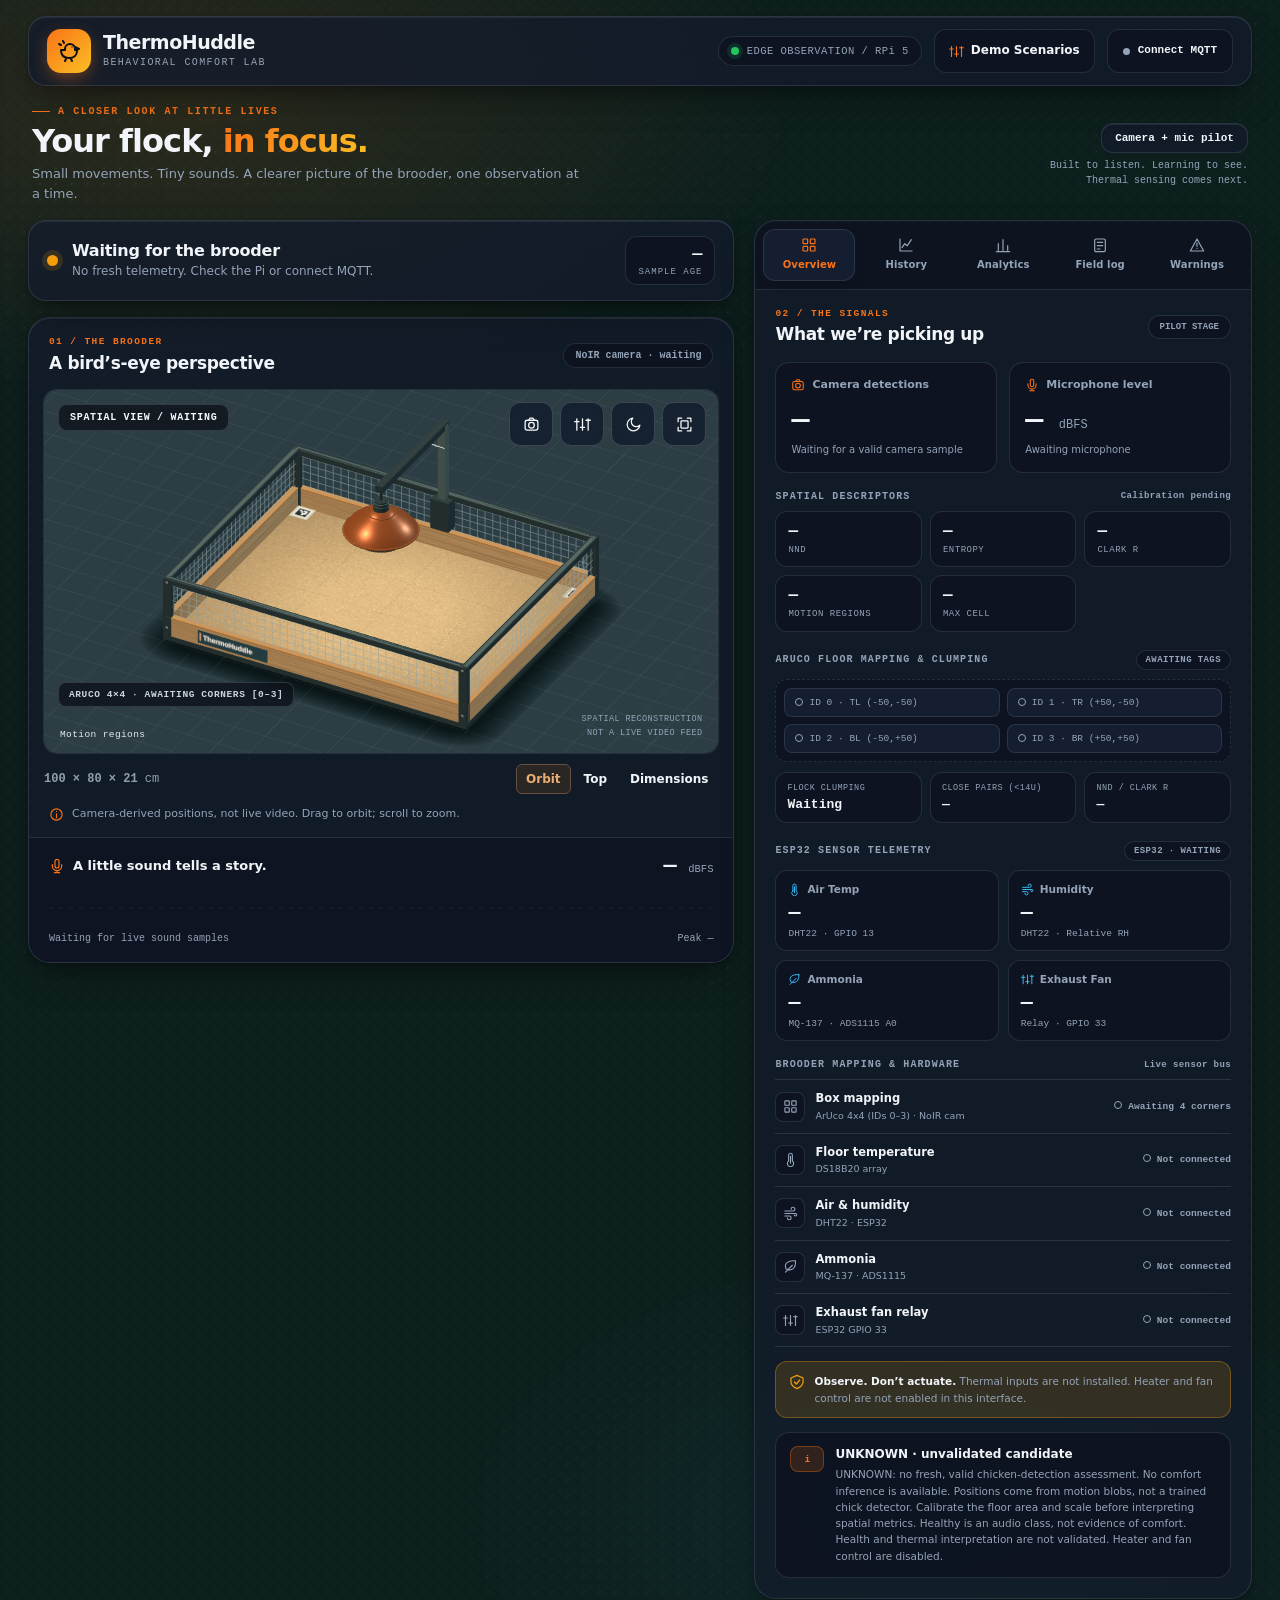
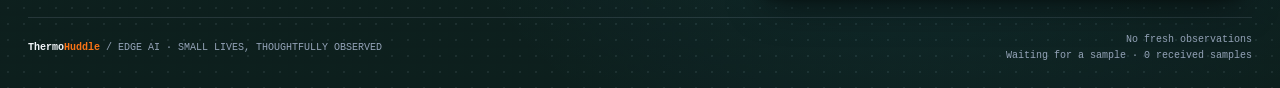
==== commit e95a1cc7: "Replace square pilot scene with a dimensioned Three.js brooder" ====
--- a/index.html
+++ b/index.html
@@ -1,1894 +1,1707 @@
-<!DOCTYPE html>
-<html lang="en" data-theme="dark">
-<head>
-<meta charset="UTF-8">
-<meta name="viewport" content="width=device-width, initial-scale=1.0">
-<title>ThermoHuddle — Flock Monitor</title>
-<script src="p5.min.js"></script>
-<script src="mqtt.min.js"></script>
-<link rel="manifest" href="manifest.json">
-<link rel="icon" type="image/png" sizes="32x32" href="favicon-32.png">
-<link rel="apple-touch-icon" href="icon-192.png">
-<meta name="theme-color" content="#0b0f17">
-<meta name="mobile-web-app-capable" content="yes">
-<meta name="apple-mobile-web-app-capable" content="yes">
-<meta name="apple-mobile-web-app-status-bar-style" content="default">
-<meta name="apple-mobile-web-app-title" content="ThermoHuddle">
-<style>
-  :root {
-    --bg: #eaf8c2;          /* sage cream */
-    --bg2: #f8f8f0;         /* off-white card */
-    --card: #ffffff;
-    --card-edge: #dfe7e3;
-    --ink: #2a2e24;         /* near-black green ink */
-    --sub: #6f7561;
-    --green: #7fae55;       /* soft green accent */
-    --green-soft: #dcf0b4;
-    --red: #dc0014;         /* alert red */
-    --red-soft: #fdecec;
-    --amber: #c98a00;
-    --amber-soft: #fff3d0;
-    --blue: #4a7fb5;
-    --radius: 18px;
-    font-size: 15px;
-  }
-  * { box-sizing: border-box; -webkit-tap-highlight-color: transparent; }
-  html, body {
-    margin: 0; padding: 0; height: 100%; overflow: hidden;
-    background: var(--bg); color: var(--ink);
-    font-family: -apple-system, 'Segoe UI', system-ui, sans-serif;
-  }
-  #app {
-    display: flex; flex-direction: column; height: 100%;
-    max-width: 480px; margin: 0 auto; position: relative;
-  }
-  canvas#p5canvas { position: absolute; inset: 0; }
-
-  /* ============ TOP BAR ============ */
-  #topbar {
-    position: relative; z-index: 10; flex: 0 0 auto;
-    display: flex; align-items: center; gap: 10px;
-    padding: 14px 18px 10px;
-  }
-  #topbar .logo {
-    width: 38px; height: 38px; border-radius: 12px;
-    background: var(--ink); color: #eaf8c2;
-    display: flex; align-items: center; justify-content: center;
-    font-size: 20px;
-  }
-  #topbar .tt { flex: 1; min-width: 0; }
-  #topbar .tt .t1 { font-weight: 700; font-size: 16px; letter-spacing: 0.2px; }
-  #topbar .tt .t2 { color: var(--sub); font-size: 11.5px; margin-top: 1px; }
-  #connchip {
-    font-size: 11px; font-weight: 600; padding: 6px 11px; border-radius: 999px;
-    background: var(--card); border: 1px solid var(--card-edge); color: var(--sub);
-    cursor: pointer; user-select: none;
-  }
-  #connchip.on { background: var(--green-soft); border-color: var(--green); color: #3c5a1e; }
-  #connchip.err { background: var(--red-soft); border-color: var(--red); color: var(--red); }
-
-  /* ============ STATE BANNER ============ */
-  #statebanner {
-    position: relative; z-index: 10; flex: 0 0 auto;
-    margin: 0 16px; border-radius: var(--radius);
-    padding: 14px 18px; display: flex; align-items: center; gap: 12px;
-    background: var(--card); border: 1px solid var(--card-edge);
-    box-shadow: 0 2px 10px rgba(60,70,40,0.06);
-  }
-  #statebanner .dot {
-    width: 12px; height: 12px; border-radius: 50%; background: var(--green);
-    flex: 0 0 auto; box-shadow: 0 0 0 4px rgba(127,174,85,0.25);
-  }
-  #statebanner .sb-main { flex: 1; min-width: 0; }
-  #statebanner .sb-state { font-size: 19px; font-weight: 800; letter-spacing: 0.3px; }
-  #statebanner .sb-sub { font-size: 12px; color: var(--sub); margin-top: 1px; }
-  #statebanner .sb-temp { text-align: right; }
-  #statebanner .sb-temp .v { font-size: 22px; font-weight: 800; }
-  #statebanner .sb-temp .k { font-size: 10.5px; color: var(--sub); text-transform: uppercase; letter-spacing: 1px; }
-
-  /* ============ 3D VIEWPORT ============ */
-  #viewport {
-    position: relative; z-index: 5; flex: 1 1 auto; min-height: 180px;
-    margin: 12px 16px; border-radius: var(--radius); overflow: hidden;
-    border: 1px solid var(--card-edge);
-  }
-  #viewport canvas { display: block; }
-  #vplabel {
-    position: absolute; top: 10px; left: 12px; z-index: 2;
-    font-size: 11px; font-weight: 700; color: #ffffff;
-    background: rgba(30,34,24,0.55); padding: 5px 10px; border-radius: 999px;
-    backdrop-filter: blur(4px);
-  }
-  #vpbtns { position: absolute; top: 10px; right: 10px; z-index: 2; display: flex; gap: 6px; }
-  #livefeed { position: absolute; inset: 0; width: 100%; height: 100%; object-fit: cover; display: none; background: #000; }
-  #viewport.feeding #livefeed { display: block; }
-  #viewport.feeding canvas#p5canvas { visibility: hidden; }
-  .vpb {
-    width: 34px; height: 34px; border-radius: 12px; border: 1px solid var(--card-edge);
-    background: rgba(255,255,255,0.85); color: var(--ink); font-size: 15px;
-    cursor: pointer; display: flex; align-items: center; justify-content: center;
-    backdrop-filter: blur(4px);
-  }
-  .vpb:active { transform: scale(0.93); }
-
-  /* ============ BOTTOM SHEET (stats + pages) ============ */
-  #sheet {
-    position: relative; z-index: 10; flex: 0 0 auto;
-    background: var(--bg2); border-radius: 26px 26px 0 0;
-    border-top: 1px solid var(--card-edge);
-    box-shadow: 0 -4px 18px rgba(60,70,40,0.08);
-    display: flex; flex-direction: column;
-    max-height: 46vh;
-  }
-  #sheet .grab { width: 42px; height: 5px; border-radius: 3px; background: #c9cfbe; margin: 8px auto 2px; }
-  #pages { flex: 1 1 auto; overflow-y: auto; padding: 6px 16px 8px; }
-  .page { display: none; }
-  .page.active { display: block; }
-
-  /* stats grid */
-  .stats { display: grid; grid-template-columns: repeat(4, 1fr); gap: 8px; }
-  .stat {
-    background: var(--card); border: 1px solid var(--card-edge);
-    border-radius: 14px; padding: 9px 6px 8px; text-align: center;
-  }
-  .stat .v { font-size: 15px; font-weight: 800; }
-  .stat .k { font-size: 8.8px; color: var(--sub); text-transform: uppercase; letter-spacing: 0.6px; margin-top: 2px; }
-  .stat.warn .v { color: var(--red); }
-  .stat.good .v { color: #3c5a1e; }
-
-  /* wide row chips */
-  .chips { display: flex; flex-wrap: wrap; gap: 8px; margin-top: 8px; }
-  .chips .chip { min-width: calc(50% - 4px); }
-  .chip {
-    flex: 1; background: var(--card); border: 1px solid var(--card-edge);
-    border-radius: 14px; padding: 10px 12px;
-  }
-  .chip .k { font-size: 9.5px; color: var(--sub); text-transform: uppercase; letter-spacing: 0.8px; }
-  .chip .v { font-size: 15px; font-weight: 800; margin-top: 2px; }
-  .chip.warn { background: var(--red-soft); border-color: var(--red); }
-  .chip.warn .v { color: var(--red); }
-  .chip.amber { background: var(--amber-soft); border-color: var(--amber); }
-  .chip.amber .v { color: var(--amber); }
-
-  /* crowding + audio-distress alarm cards */
-  #crowdcard, #distresscard {
-    display: none; margin-top: 8px;
-    background: var(--red-soft); border: 1px solid var(--red);
-    border-radius: 14px; padding: 12px 14px;
-  }
-  #crowdcard.show, #distresscard.show { display: block; }
-  #crowdcard .ct, #distresscard .ct { color: var(--red); font-weight: 800; font-size: 14px; }
-  #crowdcard .cs, #distresscard .cs { color: #8c1a20; font-size: 11.5px; margin-top: 3px; }
-
-  /* behavioral reasoning card ("why") */
-  #whycard {
-    display: flex; gap: 10px; align-items: flex-start;
-    background: var(--card); border: 1px solid var(--card-edge);
-    border-radius: 14px; padding: 11px 13px; margin-top: 8px;
-  }
-  #whycard .why-ico { font-size: 17px; line-height: 1.2; }
-  #whycard .why-t { font-size: 12px; font-weight: 800; }
-  #whycard .why-b { font-size: 11px; color: var(--sub); line-height: 1.55; margin-top: 2px; }
-
-  /* history chart */
-  #page-hist canvas { display: block; width: 100%; max-width: 100%; border-radius: 14px; background: #14170f; }
-
-  /* event modal + scrub readout (remote history) */
-  #evmodal { position: fixed; inset: 0; background: rgba(0,0,0,.55); z-index: 60;
-    display: none; align-items: center; justify-content: center; padding: 16px; }
-  #evmodal.open { display: flex; }
-  #evcard { background: var(--card); border: 1px solid var(--card-edge); border-radius: 16px;
-    max-width: 420px; width: 100%; max-height: 86vh; overflow: auto; padding: 14px; }
-  #evcard h3 { margin: 0 0 6px; font-size: 14px; }
-  #evcard .evchips { display: flex; gap: 6px; flex-wrap: wrap; margin-bottom: 8px; }
-  #evcard .evchip { font-size: 10.5px; padding: 2px 8px; border-radius: 999px;
-    background: var(--green-soft); color: #3c5a1e; font-weight: 700; }
-  #evcard .evchip.warn { background: var(--red-soft); color: var(--red); }
-  #evcard img { width: 100%; border-radius: 10px; margin: 4px 0; background: #14170f; }
-  #evcard .evgrid { display: grid; grid-template-columns: 1fr 1fr; gap: 4px 10px; font-size: 11.5px; margin: 8px 0; }
-  #evcard .evgrid b { font-weight: 700; }
-  #evcard .evlbl { color: var(--sub); font-size: 10.5px; }
-  #evcard .evclose { margin-top: 8px; width: 100%; padding: 8px; border-radius: 10px;
-    border: 1px solid var(--card-edge); background: transparent; color: inherit; font-weight: 700; }
-  .histread { font-size: 11px; color: var(--sub); margin-top: 6px; min-height: 15px;
-    font-family: ui-monospace, Consolas, monospace; white-space: pre-wrap; }
-  .logline.warn.clickable { cursor: pointer; }
-
-  /* logs */
-  .logline {
-    padding: 7px 10px; border-left: 3px solid var(--card-edge);
-    background: var(--card); border-radius: 8px;
-    margin: 6px 0; font-size: 11.5px; font-family: ui-monospace, Consolas, monospace;
-  }
-  .logline .t { color: var(--sub); margin-right: 7px; font-size: 10.5px; }
-  .logline.warn { border-left-color: var(--red); background: var(--red-soft); }
-  .logline.info { border-left-color: var(--green); }
-
-  /* ============ BOTTOM NAV ============ */
-  #nav {
-    flex: 0 0 auto; display: flex; z-index: 10;
-    background: var(--card); border-top: 1px solid var(--card-edge);
-    padding: 8px 6px calc(10px + env(safe-area-inset-bottom));
-  }
-  .navbtn {
-    flex: 1; text-align: center; padding: 5px 0; cursor: pointer;
-    color: var(--sub); user-select: none;
-  }
-  .navbtn .ic { font-size: 19px; display: block; }
-  .navbtn .lb { font-size: 9.5px; font-weight: 600; letter-spacing: 0.3px; }
-  .navbtn.active { color: var(--ink); }
-  .navbtn.active .ic { transform: scale(1.08); }
-
-  /* scenario sheet (secondary, slides over) */
-  /* history range bar */
-  .rangebar { display: flex; gap: 6px; margin-bottom: 8px; }
-  .rangebar .rb {
-    flex: 1; padding: 7px 0; border-radius: 999px; font-size: 11px; font-weight: 700;
-    background: var(--card); border: 1px solid var(--card-edge); color: var(--sub);
-    cursor: pointer;
-  }
-  .rangebar .rb.on { background: var(--green-soft); border-color: var(--green); color: #3c5a1e; }
-  .histsum { display: flex; gap: 8px; margin-top: 8px; flex-wrap: wrap; }
-  .hchip {
-    background: var(--card); border: 1px solid var(--card-edge); border-radius: 10px;
-    padding: 6px 10px; font-size: 11px; color: var(--sub);
-  }
-  .hchip b { color: var(--ink); }
-  /* analytics */
-  .card-lite {
-    background: var(--card); border: 1px solid var(--card-edge); border-radius: 14px;
-    padding: 12px 14px; margin-top: 8px;
-  }
-  .card-lite .cl-t {
-    font-size: 12px; font-weight: 800; letter-spacing: .4px; margin-bottom: 8px;
-    display: flex; justify-content: space-between; align-items: center;
-  }
-  .card-lite .cl-s { font-size: 9.5px; font-weight: 400; color: var(--sub); }
-  .dtable { width: 100%; border-collapse: collapse; font-size: 11px; }
-  .dtable th { color: var(--sub); font-weight: 600; text-align: left; padding: 6px 8px; border-bottom: 1px solid var(--card-edge); font-size: 10px; text-transform: uppercase; letter-spacing: .5px; }
-  .dtable td { padding: 7px 8px; border-bottom: 1px solid rgba(190,200,170,.35); }
-  .dtable tr.today td { background: var(--green-soft); }
-  .csvbtn {
-    background: var(--green-soft); border: 1px solid var(--green); color: #3c5a1e;
-    border-radius: 999px; font-size: 10px; font-weight: 700; padding: 4px 10px; cursor: pointer;
-  }
-  .mgrid { display: grid; grid-template-columns: repeat(4, 1fr); gap: 8px; }
-  .mcell { background: var(--bg2); border: 1px solid var(--card-edge); border-radius: 10px; padding: 9px 6px; text-align: center; }
-  .mcell .ml { font-size: 8.8px; color: var(--sub); text-transform: uppercase; letter-spacing: .6px; }
-  .mcell .mv { font-size: 17px; font-weight: 800; margin-top: 2px; }
-  .mcell .mg { font-size: 8.5px; margin-top: 1px; color: var(--sub); }
-  .mv.good { color: #3c5a1e; } .mv.ok { color: var(--amber); } .mv.poor { color: var(--red); }
-  .mnote { font-size: 10.5px; color: var(--sub); margin-top: 8px; line-height: 1.5; }
-  .mnote code { background: rgba(0,0,0,.06); padding: 1px 5px; border-radius: 4px; font-size: 10px; }
-  #scensheet {
-    position: absolute; inset: 0; z-index: 30; display: none;
-    background: rgba(42,46,36,0.35); backdrop-filter: blur(3px);
-  }
-  #scensheet.open { display: block; }
-  #scensheet .inner {
-    position: absolute; bottom: 0; left: 0; right: 0;
-    background: var(--bg2); border-radius: 26px 26px 0 0;
-    padding: 14px 16px calc(16px + env(safe-area-inset-bottom));
-  }
-  #scensheet .inner h3 { margin: 2px 4px 10px; font-size: 14px; }
-  .scengrid { display: grid; grid-template-columns: repeat(4, 1fr); gap: 8px; }
-  .scen {
-    background: var(--card); border: 1px solid var(--card-edge); border-radius: 14px;
-    padding: 12px 4px; text-align: center; cursor: pointer; font-size: 11px; font-weight: 600;
-    color: var(--ink);
-  }
-  .scen .e { font-size: 20px; display: block; margin-bottom: 3px; }
-  .scen.active { background: var(--green-soft); border-color: var(--green); }
-  .scen.danger.active { background: var(--red-soft); border-color: var(--red); }
-  .scenrow2 { display: grid; grid-template-columns: repeat(3, 1fr); gap: 8px; margin-top: 8px; }
-  .aruco-hud {
-    position: absolute; left: 15px; bottom: 44px; z-index: 3;
-    font: 8px var(--mono, ui-monospace, SFMono-Regular, Menlo, monospace); letter-spacing: .6px;
-    background: #252a24ce; border: 1px solid #d8c8a329; color: #d6d0bc;
-    border-radius: 6px; padding: 5px 8px; pointer-events: none;
-  }
-  .aruco-hud.live { border-color: #60734b; color: #c8e3aa; background: #273422de; }
-  .aruco-hud.warn { border-color: #a45a25; color: #f3cb9c; background: #35281ede; }
-  .aruco-corners-grid {
-    display: grid; grid-template-columns: 1fr 1fr; gap: 7px; margin: 0 0 12px;
-    padding: 8px; border: 1px dashed var(--card-edge); border-radius: 10px;
-    background: var(--card);
-  }
-  .aruco-pill {
-    padding: 8px 10px; border-radius: 8px; border: 1px solid var(--card-edge);
-    background: var(--bg); font: 9px var(--mono, ui-monospace, SFMono-Regular, Menlo, monospace);
-    color: var(--sub, #6b6a62); display: flex; align-items: center; gap: 6px;
-    transition: border-color .2s, background-color .2s, color .2s;
-  }
-  .aruco-pill:before {
-    content: ''; width: 6px; height: 6px; border-radius: 50%;
-    border: 1px solid #a79f8d; flex-shrink: 0;
-  }
-  .aruco-pill.live {
-    background: var(--green-soft); border-color: #bdc8ad; color: var(--green);
-  }
-  .aruco-pill.live:before { background: var(--green); border-color: var(--green); }
-  .clump-strip { display: grid; grid-template-columns: repeat(3, 1fr); gap: 8px; margin: 0 0 18px; }
-  .clump-cell {
-    padding: 10px 11px; border-radius: 10px; border: 1px solid var(--card-edge);
-    background: var(--bg); display: flex; flex-direction: column; gap: 4px;
-  }
-  .clump-k {
-    font: 8px var(--mono, ui-monospace, SFMono-Regular, Menlo, monospace);
-    color: var(--sub, #6b6a62); text-transform: uppercase; letter-spacing: .4px;
-  }
-  .clump-v {
-    font: 13px var(--mono, ui-monospace, SFMono-Regular, Menlo, monospace);
-    font-weight: 600; color: var(--ink); font-variant-numeric: tabular-nums;
-  }
-  .clump-v.warn { color: var(--amber, #b45d22); }
-  .clump-v.live { color: var(--green); }
-  .esp32-grid { display: grid; grid-template-columns: 1fr 1fr; gap: 10px; margin: 0 0 18px; }
-  .esp32-card {
-    padding: 11px 12px; border: 1px solid var(--card-edge); border-radius: 10px;
-    background: var(--bg); display: flex; flex-direction: column; gap: 5px;
-    transition: border-color .2s, background-color .2s;
-  }
-  .esp32-label {
-    font-size: 10px; color: var(--sub, #6b6a62); display: flex; align-items: center; gap: 6px;
-  }
-  .esp32-label .icon { width: 13px; height: 13px; }
-  .esp32-val {
-    font: 20px var(--mono, ui-monospace, SFMono-Regular, Menlo, monospace);
-    font-weight: 600; letter-spacing: -.8px; color: var(--ink); font-variant-numeric: tabular-nums;
-  }
-  .esp32-sub { font: 9px var(--mono, ui-monospace, SFMono-Regular, Menlo, monospace); color: var(--sub, #6b6a62); }
-  .esp32-badge {
-    padding: 3px 7px; border-radius: 999px; border: 1px solid var(--card-edge);
-    background: var(--bg); color: var(--sub, #6b6a62);
-    font: 8px var(--mono, ui-monospace, SFMono-Regular, Menlo, monospace);
-    letter-spacing: .6px; text-transform: uppercase;
-  }
-  .esp32-badge.live { background: var(--green-soft); border-color: #bdc8ad; color: var(--green); }
-  .esp32-badge.warn { background: var(--amber-soft, #f7e6d6); border-color: #d8b99b; color: var(--amber, #b45d22); }
-  .sensor-state.live { color: var(--green); }
-  .sensor-state.live:before { background: var(--green); border-color: var(--green); }
-  .sensor-state.warn { color: var(--amber, #b45d22); }
-  .sensor-state.warn:before { background: var(--amber, #b45d22); border-color: var(--amber, #b45d22); }
-  #histsum:not(:has(.hchip)) {
-    font: 10px var(--mono, ui-monospace, SFMono-Regular, Menlo, monospace);
-    color: var(--sub, #6b6a62); background: var(--bg); border: 1px solid var(--card-edge);
-    border-radius: 10px; padding: 10px 12px; margin-top: 10px; line-height: 1.5;
-  }
-  .histread {
-    margin-top: 8px; padding: 9px 11px; border-radius: 9px;
-    border: 1px solid var(--card-edge); background: var(--bg);
-    font: 10px var(--mono, ui-monospace, SFMono-Regular, Menlo, monospace);
-    color: var(--ink);
-  }
-</style>
-<link rel="stylesheet" href="brooder.css?v=23">
-</head>
-<body data-mode="live">
-<svg class="icon-sprite" aria-hidden="true" xmlns="http://www.w3.org/2000/svg">
-  <symbol id="i-chick" viewBox="0 0 24 24"><path d="M18 10a5 5 0 0 0-10 0v1H4c0 5 3 8 8 8s8-3 8-7l-2-2Z"/><path d="m18 8 4 2-4 1M9 20l-1 2m6-2 1 2M2 5l2 1M6 2l1 2"/><circle cx="15" cy="8" r=".7" fill="currentColor" stroke="none"/></symbol>
-  <symbol id="i-camera" viewBox="0 0 24 24"><rect x="3" y="6" width="18" height="14" rx="3"/><path d="m8 6 2-3h4l2 3"/><circle cx="12" cy="13" r="4"/></symbol>
-  <symbol id="i-mic" viewBox="0 0 24 24"><rect x="9" y="2" width="6" height="13" rx="3"/><path d="M5 10v2a7 7 0 0 0 14 0v-2M12 19v3m-4 0h8"/></symbol>
-  <symbol id="i-sliders" viewBox="0 0 24 24"><path d="M4 4v16m8-16v16m8-16v16M1 8h6m2 8h6m2-10h6"/></symbol>
-  <symbol id="i-moon" viewBox="0 0 24 24"><path d="M21 13a9 9 0 1 1-10-10 7 7 0 0 0 10 10Z"/></symbol>
-  <symbol id="i-expand" viewBox="0 0 24 24"><path d="M8 3H3v5m13-5h5v5M3 16v5h5m13-5v5h-5"/><rect x="7" y="7" width="10" height="10" rx="1"/></symbol>
-  <symbol id="i-grid" viewBox="0 0 24 24"><rect x="3" y="3" width="7" height="7" rx="1"/><rect x="14" y="3" width="7" height="7" rx="1"/><rect x="3" y="14" width="7" height="7" rx="1"/><rect x="14" y="14" width="7" height="7" rx="1"/></symbol>
-  <symbol id="i-chart" viewBox="0 0 24 24"><path d="M3 3v18h18M6 16l4-6 4 3 6-9"/></symbol>
-  <symbol id="i-analysis" viewBox="0 0 24 24"><path d="M5 20V10m7 10V4m7 16v-7M2 22h20"/></symbol>
-  <symbol id="i-notes" viewBox="0 0 24 24"><rect x="4" y="3" width="16" height="19" rx="2"/><path d="M8 8h8m-8 5h8m-8 5h4"/></symbol>
-  <symbol id="i-alert" viewBox="0 0 24 24"><path d="m12 3 10 18H2L12 3Zm0 6v5m0 3v.1"/></symbol>
-  <symbol id="i-thermo" viewBox="0 0 24 24"><path d="M9 14.5V5a3 3 0 0 1 6 0v9.5a5 5 0 1 1-6 0ZM12 7v11"/></symbol>
-  <symbol id="i-air" viewBox="0 0 24 24"><path d="M3 8h13a3 3 0 1 0-3-3M3 12h17a2 2 0 1 1-2 2M3 16h7a3 3 0 1 1-3 3"/></symbol>
-  <symbol id="i-leaf" viewBox="0 0 24 24"><path d="M20 3C8 2 1 7 5 16c9 4 16-1 15-13ZM4 21 15 10"/></symbol>
-  <symbol id="i-shield" viewBox="0 0 24 24"><path d="m12 2 9 4v6c0 6-9 10-9 10S3 18 3 12V6l9-4Zm-4 10 3 3 5-6"/></symbol>
-  <symbol id="i-info" viewBox="0 0 24 24"><circle cx="12" cy="12" r="9"/><path d="M12 11v6m0-10v.1"/></symbol>
-</svg>
-<div id="app">
-
-  <div id="topbar">
-    <div class="logo" aria-hidden="true"><svg class="icon"><use href="#i-chick"/></svg></div>
-    <div class="tt">
-      <div class="t1">ThermoHuddle</div>
-      <div class="t2" id="subtitle">BEHAVIORAL COMFORT LAB</div>
-    </div>
-    <div class="top-context"><span class="status-dot"></span> EDGE OBSERVATION / RPi 5</div>
-    <button id="btnscen-quick" class="top-pill-btn" type="button" title="Explore simulated comfort and fault scenarios"><svg class="icon" aria-hidden="true"><use href="#i-sliders"/></svg><span id="quick-scen-label">Demo Scenarios</span></button>
-    <button id="connchip" type="button" title="Connect or disconnect MQTT">Connect MQTT</button>
-  </div>
-
-  <section id="intro" aria-labelledby="intro-title">
-    <div><div class="eyebrow">A closer look at little lives</div><h1 id="intro-title">Your flock, <em>in focus.</em></h1><p>Small movements. Tiny sounds. A clearer picture of the brooder, one observation at a time.</p></div>
-    <div class="pilot-stamp"><strong id="pilot-mode-name"><svg class="icon" aria-hidden="true"><use href="#i-leaf"/></svg>Camera + mic pilot</strong><span class="stamp-note">Built to listen. Learning to see.<br>Thermal sensing comes next.</span></div>
-  </section>
-
-  <div id="statebanner">
-    <div class="dot" id="sbdot"></div>
-    <div class="sb-main">
-      <div class="sb-state" id="sbstate" role="status" aria-live="polite">Waiting for the brooder</div>
-      <div class="sb-sub" id="sbsub">Camera + microphone · observation only</div>
-    </div>
-    <div class="sb-temp">
-      <div class="v" id="sbtemp">—</div>
-      <div class="k" id="sbtemp-label">sample age</div>
-    </div>
-  </div>
-
-  <section id="observation" aria-labelledby="spatial-title">
-    <div class="observation-head"><div><div class="section-index">01 / THE BROODER</div><h2 id="spatial-title">A bird’s-eye perspective</h2></div><span class="source-tag" id="camera-source">NoIR camera · waiting</span></div>
-  <div id="viewport" aria-label="Interactive 3D reconstruction of camera-derived motion regions">
-    <canvas id="p5canvas" aria-hidden="true"></canvas>
-    <video id="livefeed" autoplay playsinline muted></video>
-    <div id="vplabel">SPATIAL VIEW / WAITING</div>
-    <div id="vpbtns">
-      <button class="vpb" id="btnfeed" type="button" aria-label="Toggle configured camera stream" title="Camera stream (requires separate stream setup)"><svg class="icon" aria-hidden="true"><use href="#i-camera"/></svg></button>
-      <button class="vpb" id="btnscen" type="button" aria-label="Open demonstration scenarios" title="Demonstration scenarios"><svg class="icon" aria-hidden="true"><use href="#i-sliders"/></svg></button>
-      <button class="vpb" id="btndark" type="button" aria-label="Toggle dark theme" aria-pressed="true" title="Toggle dark theme"><svg class="icon" aria-hidden="true"><use href="#i-moon"/></svg></button>
-      <button class="vpb" id="btnsnap" type="button" aria-label="Save spatial view as PNG" title="Save spatial view"><svg class="icon" aria-hidden="true"><use href="#i-expand"/></svg></button>
-    </div>
-    <div id="aruco-hud" class="aruco-hud" role="status" aria-live="polite"><span id="aruco-hud-text">ARUCO 4×4 · AWAITING CORNERS [0–3]</span></div>
-    <div class="viewport-bottom"><span class="view-key"><i></i> Motion regions</span><span class="coordinates">SPATIAL RECONSTRUCTION<br>NOT A LIVE VIDEO FEED</span></div>
-  </div>
-    <div class="observation-caption"><svg class="icon" aria-hidden="true"><use href="#i-info"/></svg><span id="observation-note">Camera-derived positions, not live video. Drag to orbit; scroll to zoom.</span></div>
-    <div class="audio-panel"><div class="audio-top"><span class="audio-title"><svg class="icon" aria-hidden="true"><use href="#i-mic"/></svg>A little sound tells a story.</span><span class="audio-number"><span id="audio-level">—</span> <small>dBFS</small></span></div><div class="audio-chart" id="audio-chart" role="img" aria-label="Recent received microphone levels; numeric reading above"></div><div class="audio-foot"><span id="audio-label">Waiting for live sound samples</span><span id="audio-peak">Peak —</span></div></div>
-  </section>
-
-  <div id="sheet">
-    <div class="grab"></div>
-    <div id="pages">
-
-      <div class="page active" id="page-stats">
-        <div class="panel-title"><div><div class="section-index">02 / THE SIGNALS</div><h2>What we’re picking up</h2></div><span class="source-tag">PILOT STAGE</span></div>
-        <div class="pilot-summary pilot-only">
-          <div class="signal-card"><div class="signal-name"><svg class="icon" aria-hidden="true"><use href="#i-camera"/></svg>Camera detections</div><div class="signal-number" id="signal-count">—</div><div class="signal-detail" id="signal-camera-state">Waiting for a valid camera sample</div></div>
-          <div class="signal-card"><div class="signal-name"><svg class="icon" aria-hidden="true"><use href="#i-mic"/></svg>Microphone level</div><div class="signal-number"><span id="signal-level">—</span> <small>dBFS</small></div><div class="signal-detail" id="signal-mic-state">Awaiting microphone</div></div>
-        </div>
-        <div class="pilot-note demo-only"><p><strong>Demonstration mode.</strong> Flock, thermal values and alarms below are simulated. No hardware is controlled.</p></div>
-        <div class="subheading">Spatial descriptors <span>Calibration pending</span></div>
-        <div class="stats">
-          <div class="stat control-metric"><div class="v" id="m-set">—</div><div class="k">setpoint</div></div>
-          <div class="stat"><div class="v" id="m-nnd">—</div><div class="k">nnd</div></div>
-          <div class="stat"><div class="v" id="m-ent">—</div><div class="k">entropy</div></div>
-          <div class="stat"><div class="v" id="m-r">—</div><div class="k">clark R</div></div>
-          <div class="stat control-metric"><div class="v" id="m-duty">Off</div><div class="k">lamp duty</div></div>
-          <div class="stat control-metric"><div class="v" id="m-nh3">—</div><div class="k">nh₃ ppm</div></div>
-          <div class="stat"><div class="v" id="m-count">—</div><div class="k">motion regions</div></div>
-          <div class="stat" id="m-cellwrap"><div class="v" id="m-cell">—</div><div class="k">max cell</div></div>
-        </div>
-        <div class="chips legacy-controls">
-          <div class="chip"><div class="k">baseline</div><div class="v" id="c-base">34.0°C</div></div>
-          <div class="chip" id="c-trimwrap"><div class="k">behavioral trim</div><div class="v" id="c-trim">+0.0°C</div></div>
-          <div class="chip" id="c-crowdwrap"><div class="k">crowding rule</div><div class="v" id="c-crowd">clear</div></div>
-          <div class="chip" id="c-confwrap"><div class="k">cross-check conf</div><div class="v" id="c-conf">—</div></div>
-        </div>
-        <div class="pilot-only"><div class="subheading">ArUco Floor Mapping &amp; Clumping <span id="aruco-status-badge" class="esp32-badge" role="status" aria-atomic="true">AWAITING TAGS</span></div><div class="aruco-corners-grid">
-          <span id="aruco-tag-0" class="aruco-pill">ID 0 · TL (-50,-50)</span>
-          <span id="aruco-tag-1" class="aruco-pill">ID 1 · TR (+50,-50)</span>
-          <span id="aruco-tag-2" class="aruco-pill">ID 2 · BL (-50,+50)</span>
-          <span id="aruco-tag-3" class="aruco-pill">ID 3 · BR (+50,+50)</span>
-        </div><div id="clump-summary-card" class="clump-strip">
-          <div class="clump-cell"><span class="clump-k">Flock Clumping</span><strong id="clump-state-val" class="clump-v">Waiting</strong></div>
-          <div class="clump-cell"><span class="clump-k">Close Pairs (&lt;14u)</span><strong id="clump-pairs-val" class="clump-v">—</strong></div>
-          <div class="clump-cell"><span class="clump-k">NND / Clark R</span><strong id="clump-nnd-val" class="clump-v">—</strong></div>
-        </div><div class="subheading">ESP32 Sensor Telemetry <span id="esp32-status-badge" class="esp32-badge" role="status" aria-atomic="true">ESP32 · WAITING</span></div><div class="esp32-grid">
-          <div class="esp32-card"><span class="esp32-label"><svg class="icon" aria-hidden="true"><use href="#i-thermo"/></svg>Air Temp</span><strong id="esp32-temp-val" class="esp32-val">—</strong><small class="esp32-sub">DHT22 · GPIO 13</small></div>
-          <div class="esp32-card"><span class="esp32-label"><svg class="icon" aria-hidden="true"><use href="#i-air"/></svg>Humidity</span><strong id="esp32-hum-val" class="esp32-val">—</strong><small class="esp32-sub">DHT22 · Relative RH</small></div>
-          <div class="esp32-card"><span class="esp32-label"><svg class="icon" aria-hidden="true"><use href="#i-leaf"/></svg>Ammonia</span><strong id="esp32-nh3-val" class="esp32-val">—</strong><small id="esp32-nh3-sub" class="esp32-sub">MQ-137 · ADS1115 A0</small></div>
-          <div class="esp32-card"><span class="esp32-label"><svg class="icon" aria-hidden="true"><use href="#i-sliders"/></svg>Exhaust Fan</span><strong id="esp32-fan-val" class="esp32-val">—</strong><small class="esp32-sub">Relay · GPIO 33</small></div>
-        </div><div class="subheading">Brooder Mapping &amp; Hardware <span>Live sensor bus</span></div><div class="sensor-list">
-          <div class="sensor-row"><span class="sensor-icon"><svg class="icon" aria-hidden="true"><use href="#i-grid"/></svg></span><span class="sensor-name">Box mapping<small>ArUco 4x4 (IDs 0–3) · NoIR cam</small></span><span id="sensor-aruco-state" class="sensor-state">Awaiting 4 corners</span></div>
-          <div class="sensor-row"><span class="sensor-icon"><svg class="icon" aria-hidden="true"><use href="#i-thermo"/></svg></span><span class="sensor-name">Floor temperature<small>DS18B20 array</small></span><span id="sensor-floor-state" class="sensor-state">Not connected</span></div>
-          <div class="sensor-row"><span class="sensor-icon"><svg class="icon" aria-hidden="true"><use href="#i-air"/></svg></span><span class="sensor-name">Air &amp; humidity<small>DHT22 · ESP32</small></span><span id="sensor-dht-state" class="sensor-state">Not connected</span></div>
-          <div class="sensor-row"><span class="sensor-icon"><svg class="icon" aria-hidden="true"><use href="#i-leaf"/></svg></span><span class="sensor-name">Ammonia<small>MQ-137 · ADS1115</small></span><span id="sensor-mq-state" class="sensor-state">Not connected</span></div>
-          <div class="sensor-row"><span class="sensor-icon"><svg class="icon" aria-hidden="true"><use href="#i-sliders"/></svg></span><span class="sensor-name">Exhaust fan relay<small>ESP32 GPIO 33</small></span><span id="sensor-fan-state" class="sensor-state">Not connected</span></div>
-        </div><div class="pilot-note"><svg class="icon" aria-hidden="true"><use href="#i-shield"/></svg><p><strong>Observe. Don’t actuate.</strong> Thermal inputs are not installed. Heater and fan control are not enabled in this interface.</p></div></div>
-        <div id="crowdcard">
-          <div class="ct">⚠ CROWDING ALARM — acknowledge required</div>
-          <div class="cs">Alarm + ventilation burst + notification sent · re-alerts every 5 min until acknowledged.</div>
-        </div>
-        <div id="distresscard">
-          <div class="ct" id="distress-title">—</div>
-          <div class="cs" id="distress-sub">—</div>
-        </div>
-        <div id="whycard">
-          <div class="why-ico" id="whyico">i</div>
-          <div class="why-main">
-            <div class="why-t" id="whyt">—</div>
-            <div class="why-b" id="whyb">Awaiting behavior window from th-brain.</div>
-          </div>
-        </div>
-      </div>
-
-      <div class="page" id="page-hist">
-        <div class="panel-title"><div><div class="section-index">02 / THERMAL HISTORY</div><h2>Temperature &amp; setpoint timeline</h2></div><span class="source-tag">TIME SERIES</span></div>
-        <div class="rangebar" id="rangebar">
-          <button class="rb on" data-r="24h">24 hours</button>
-          <button class="rb" data-r="7d">Weekly</button>
-          <button class="rb" data-r="30d">Monthly</button>
-        </div>
-        <canvas id="histcanvas" width="720" height="260"></canvas>
-        <div class="histsum" id="histsum"></div>
-      </div>
-
-      <div class="page" id="page-analytics">
-        <div class="panel-title"><div><div class="section-index">02 / ANALYTICS</div><h2>Rollups &amp; loop performance</h2></div><span class="source-tag">DAILY &amp; MODEL</span></div>
-        <div class="stats" style="grid-template-columns:repeat(4,1fr)">
-          <div class="stat"><div class="v" id="an-avg">—</div><div class="k">avg floor °C</div></div>
-          <div class="stat"><div class="v" id="an-min">—</div><div class="k">min °C</div></div>
-          <div class="stat"><div class="v" id="an-max">—</div><div class="k">max °C</div></div>
-          <div class="stat"><div class="v" id="an-comfy">—</div><div class="k">% in comfy</div></div>
-          <div class="stat"><div class="v" id="an-trims">—</div><div class="k">trim steps</div></div>
-          <div class="stat"><div class="v" id="an-alarms">—</div><div class="k">crowd alarms</div></div>
-          <div class="stat"><div class="v" id="an-nh3">—</div><div class="k">nh₃ events</div></div>
-          <div class="stat"><div class="v" id="an-uptime">—</div><div class="k">samples</div></div>
-        </div>
-        <div class="card-lite">
-          <div class="cl-t">Daily rollup <button class="csvbtn" id="csvbtn">⬇ CSV</button></div>
-          <div style="overflow-x:auto"><table class="dtable" id="dtable">
-            <thead><tr><th>Day</th><th>Avg °C</th><th>Min</th><th>Max</th><th>Comfy %</th><th>Alarms</th><th>NH₃</th></tr></thead>
-            <tbody id="dtbody"></tbody>
-          </table></div>
-        </div>
-        <div class="card-lite">
-          <div class="cl-t">Model accuracy <span class="cl-s">from th-brain · via MQTT/Supabase</span></div>
-          <div class="mgrid">
-            <div class="mcell"><div class="ml">classifier acc</div><div class="mv" id="mm-acc">—</div><div class="mg" id="mm-acc-g"></div></div>
-            <div class="mcell"><div class="ml">macro F1</div><div class="mv" id="mm-f1">—</div><div class="mg" id="mm-f1-g"></div></div>
-            <div class="mcell"><div class="ml">crowd recall</div><div class="mv" id="mm-recall">—</div><div class="mg" id="mm-recall-g"></div></div>
-            <div class="mcell"><div class="ml">resp time</div><div class="mv" id="mm-resp">—</div><div class="mg" id="mm-resp-g"></div></div>
-            <div class="mcell"><div class="ml">stabilize</div><div class="mv" id="mm-stab">—</div><div class="mg" id="mm-stab-g"></div></div>
-          </div>
-          <div class="mnote" id="mnote">Awaiting control-loop metrics from the Pi (topic <code>thermohuddle/status</code>, payload <code>kind:"control_metrics"</code> with <code>resp_s</code> + <code>stab_s</code>). Temp auto-correction acts on live behavior — no forecast involved.</div>
-        </div>
-      </div>
-
-      <div class="page" id="page-logs">
-        <div class="panel-title"><div><div class="section-index">02 / FIELD LOG</div><h2>Session activity stream</h2></div><span class="source-tag">EVENTS</span></div>
-        <div id="logbody"></div>
-      </div>
-
-      <div class="page" id="page-warn">
-        <div class="panel-title"><div><div class="section-index">02 / WELFARE &amp; ALERTS</div><h2>Monitored hazard log</h2></div><span class="source-tag">ALARMS</span></div>
-        <div id="warnbody"></div>
-      </div>
-
-    </div>
-
-    <nav id="nav" aria-label="Observation panels">
-      <button class="navbtn active" type="button" data-p="stats"><span class="ic"><svg class="icon" aria-hidden="true"><use href="#i-grid"/></svg></span><span class="lb">Overview</span></button>
-      <button class="navbtn" type="button" data-p="hist"><span class="ic"><svg class="icon" aria-hidden="true"><use href="#i-chart"/></svg></span><span class="lb">History</span></button>
-      <button class="navbtn" type="button" data-p="analytics"><span class="ic"><svg class="icon" aria-hidden="true"><use href="#i-analysis"/></svg></span><span class="lb">Analytics</span></button>
-      <button class="navbtn" type="button" data-p="logs"><span class="ic"><svg class="icon" aria-hidden="true"><use href="#i-notes"/></svg></span><span class="lb">Field log</span></button>
-      <button class="navbtn" type="button" data-p="warn"><span class="ic"><svg class="icon" aria-hidden="true"><use href="#i-alert"/></svg></span><span class="lb">Warnings</span></button>
-    </nav>
-  </div>
-
-  <footer id="footnote"><div><span class="footer-brand">Thermo<em>Huddle</em></span> / EDGE AI · SMALL LIVES, THOUGHTFULLY OBSERVED</div><div class="footer-status"><span id="transport-state">Waiting for observations</span><br><span id="sample-state">No sample yet</span> · <span id="audio-window">0 received samples</span></div></footer>
-
-  <div id="scensheet" role="dialog" aria-modal="true" aria-label="Demonstration scenarios">
-    <div class="inner">
-      <h3>Explore a demonstration</h3>
-      <p class="demo-caption">These scenarios use simulated data, not your brooder. Choose LIVE data to return. Escape or tap outside to close.</p>
-      <div class="scengrid">
-        <button class="scen" type="button" data-s="COMFY"><span class="e">01</span>Comfy</button>
-        <button class="scen" type="button" data-s="COLD"><span class="e">02</span>Cold</button>
-        <button class="scen" type="button" data-s="HOT"><span class="e">03</span>Hot</button>
-        <button class="scen" type="button" data-s="DRAFT"><span class="e">04</span>Draft</button>
-      </div>
-      <div class="scenrow2">
-        <button class="scen danger" type="button" data-s="CROWD"><span class="e">05</span>Crowding</button>
-        <button class="scen danger" type="button" data-s="LAMPFAIL"><span class="e">06</span>Lamp fail</button>
-        <button class="scen danger" type="button" data-s="AMMONIA"><span class="e">07</span>NH₃ spike</button>
-      </div>
-      <div class="scenrow2">
-        <button class="scen" type="button" data-s="AUTO"><span class="e">08</span>Auto cycle</button>
-        <button class="scen" type="button" data-s="LIVE"><span class="e">09</span>LIVE data</button>
-        <button class="scen" type="button" data-s="DAY"><span class="e">10</span>Next day</button>
-      </div>
-    </div>
-  </div>
-</div>
-
-<script src="pilot.js?v=23"></script>
-<script src="cloud-feed.js?v=23"></script>
-<script>
-p5.disableFriendlyErrors = true;
-
-// ================= ENGINE (same logic as brooder_tracker, mobile skin) =================
-const CONFIG = { nChicks: 50, floor: 100, wallH: 40, camH: 95, seed: 7 };
-const STATES = {
-  COMFY: { name: 'COMFORTABLE', col: '#22c55e', ink: '#15803d', darkInk: '#4ade80' },
-  COLD:  { name: 'TOO COLD',    col: '#38bdf8', ink: '#0369a1', darkInk: '#7dd3fc' },
-  HOT:   { name: 'TOO HOT',     col: '#ef4444', ink: '#b91c1c', darkInk: '#f87171' },
-  DRAFT: { name: 'DRAFT',       col: '#f59e0b', ink: '#b45309', darkInk: '#fbbf24' },
-};
-const SCEN = {
-  COMFY:    { label: 'Comfortable' },
-  COLD:     { label: 'Too cold' },
-  HOT:      { label: 'Too hot' },
-  DRAFT:    { label: 'Draft' },
-  CROWD:    { label: 'Crowding', danger: true },
-  LAMPFAIL: { label: 'Lamp failure', danger: true },
-  AMMONIA:  { label: 'Ammonia spike', danger: true },
-  LIVE:     { label: 'LIVE tracking' },
-  AUTO:     { label: 'Auto cycle' },
-};
-const AUTO_ORDER = ['COMFY','COLD','HOT','DRAFT','CROWD','LAMPFAIL','AMMONIA'];
-const CYCLE_FRAMES = 560;
-const PLAN = {
-  baseDay1: 34.0, baseDay14: 29.0,
-  trimStep: 0.5, trimLimit: 2.0,
-  crowdCellFrac: 0.45, crowdWindows: 3,
-  nh3On: 25, nh3Off: 15, nh3Crit: 50,
-};
-const STATE_COLORS = { COMFY: '#7fae55', COLD: '#4a7fb5', HOT: '#dc0014', DRAFT: '#7f9db5' };
-function baselineForDay(day) {
-  const d = Math.min(Math.max(day, 1), 14);
-  return PLAN.baseDay1 + (d - 1) / 13 * (PLAN.baseDay14 - PLAN.baseDay1);
-}
-
-let chicks = [], liveDots = [], liveFresh = false, liveDotsHold = [], liveDotsHoldTs = 0;
-let sim = { t: 0, mode: 'manual', forced: 'LIVE', day: 1,
-            baseline: 34.0, trim: 0, setpoint: 34.0, lampPWM: 0.8,
-            floorT: 32.5, classState: 'COMFY', holdTimer: 0, nh3: 6,
-            crowdStreak: 0, crowdActive: false, crowdAlertAt: 0, crowdGrace: 0,
-            stats: null };
-let DARKMODE = true;
-let camAng = -0.7, camElev = 0.72, camDist = 245;
-let dragging = false, lastX = 0, lastY = 0;
-
-// history + logs
-const HIST = {
-  max: 600, floorT: [], setpoint: [], state: [], t: [],
-  push(a, b, c) {
-    this.floorT.push(a); this.setpoint.push(b); this.state.push(c);
-    this.t.push(Date.now());
-    if (this.floorT.length > this.max) {
-      this.floorT.shift(); this.setpoint.shift(); this.state.shift(); this.t.shift();
-    }
-  },
-};
-const LOGS = {
-  max: 200, info: [], warn: [],
-  log(kind, msg) {
-    const e = { t: new Date(), msg };
-    (kind === 'warn' ? this.warn : this.info).push(e);
-    if (this.info.length > this.max) this.info.shift();
-    if (this.warn.length > this.max) this.warn.shift();
-  },
-};
-
-// ---- control-loop timing (Chapter 4: response + stabilization) ----
-// 1 sim tick = 1 s of real control time (1 Hz controller), so tick deltas are seconds.
-const CTRL = {
-  pending: false, sawActuation: false, detT: 0, actT: 0, settle: 0,
-  reset(t) { this.pending = true; this.sawActuation = false; this.detT = t; this.settle = 0; },
-  noteActuation(t) {
-    if (this.pending && !this.sawActuation) {
-      this.sawActuation = true; this.actT = t;
-      const r = t - this.detT; this.lastResp = r; return r;
-    }
-    if (!this.pending) { this.reset(t); this.sawActuation = true; this.actT = t; }
-    return null;
-  },
-  noteSettled(t, err) {
-    if (!this.sawActuation) return null;
-    if (Math.abs(err) <= 0.5) { this.settle++; } else { this.settle = 0; }
-    if (this.settle >= 5) { this.pending = false; this.sawActuation = false; return t - this.actT; }
-    return null;
-  },
-};
-
-// ================= P5 SETUP =================
-function setup() {
-  const w = document.getElementById('viewport');
-  pixelDensity(Math.min(2, window.devicePixelRatio || 1));
-  setAttributes({ antialias: true, preserveDrawingBuffer: true });
-  const cnv = createCanvas(w.clientWidth, w.clientHeight, WEBGL);
-  cnv.parent('viewport');
-  cnv.id('p5canvas');
-  const placeholder = w.querySelector('canvas[aria-hidden="true"]');
-  if (placeholder && placeholder !== cnv.elt) placeholder.remove();
-  cnv.elt.setAttribute('aria-hidden', 'true');
-  cnv.elt.style.position = 'absolute';
-  cnv.elt.style.inset = '0';
-  frameRate(window.matchMedia('(prefers-reduced-motion: reduce)').matches ? 8 : 24);
-  randomSeed(CONFIG.seed); noiseSeed(CONFIG.seed);
-  for (let i = 0; i < CONFIG.nChicks; i++) chicks.push(new Chick());
-  assignHomes();
-  window.addEventListener('resize', () => {
-    resizeCanvas(w.clientWidth, w.clientHeight);
-  });
-}
-
-function assignHomes() {
-  const per = [];
-  for (let i = 0; i < 52; i++) {
-    const side = i % 4;
-    const t = -42 + 84 * ((Math.floor(i / 4) + random(-0.35, 0.35)) / 13);
-    if (side === 0) per.push(createVector(t, 0, -42));
-    else if (side === 1) per.push(createVector(42, 0, t));
-    else if (side === 2) per.push(createVector(t, 0, 42));
-    else per.push(createVector(-42, 0, t));
-  }
-  per.sort(() => random() - 0.5);
-  const gridPts = [];
-  for (let gz = 0; gz < 8; gz++)
-    for (let gx = 0; gx < 7; gx++)
-      gridPts.push(createVector(map(gx, 0, 6, -40, 40) + random(-4, 4), 0,
-                                map(gz, 0, 7, -42, 42) + random(-4, 4)));
-  gridPts.sort(() => random() - 0.5);
-  chicks.forEach((c, i) => { c.home = per[i % per.length]; c.comfyHome = gridPts[i % gridPts.length]; });
-}
-
-class Chick {
-  constructor() {
-    this.pos = createVector(random(-46, 46), 0, random(-46, 46));
-    this.vel = createVector(random(-0.3, 0.3), 0, random(-0.3, 0.3));
-    this.chirp = random(1000);
-    const ca = random(TWO_PI), cr = Math.sqrt(random()) * 14;
-    this.coldSpot = createVector(Math.cos(ca) * cr, 0, -6 + Math.sin(ca) * cr);
-    this.draftSpot = createVector(random(10, 42), 0, random(10, 42));
-  }
-  update(target, urgency, wander) {
-    wander = wander === undefined ? 0.05 : wander;
-    const seek = p5.Vector.sub(target, this.pos);
-    seek.y = 0; seek.limit(urgency);
-    const ang = this.chirp + noise(sim.t * 0.02 + this.chirp * 1.7) * TWO_PI * 1.4;
-    const n = wander * noise(sim.t * 0.013 + this.chirp);
-    this.vel.add(seek);
-    this.vel.add(createVector(Math.cos(ang) * n, 0, Math.sin(ang) * n));
-    this.vel.limit(0.55);
-    this.pos.add(this.vel);
-    this.pos.x = constrain(this.pos.x, -CONFIG.floor/2 + 4, CONFIG.floor/2 - 4);
-    this.pos.z = constrain(this.pos.z, -CONFIG.floor/2 + 4, CONFIG.floor/2 - 4);
-  }
-  display() { drawChickBody(this.pos.x, this.pos.z, '#fffdf4', '#e8c99a'); }
-}
-function drawDot(x, z, clumped = false) {
-  push();
-  translate(x, -1.45, z);
-  rotateX(HALF_PI);
-  noFill();
-  stroke(clumped ? 238 : 110, clumped ? 128 : 196, clumped ? 72 : 122);
-  strokeWeight(1.3);
-  circle(0, 0, 4.6);
-  pop();
-  drawChickBody(x, z, clumped ? '#ffe6cc' : '#fffdf4', clumped ? '#e07b42' : '#d8b77e');
-}
-function drawChickBody(x, z, bodyCol, beakCol) {
-  push();
-  translate(x, -1.45, z);
-  rotateX(HALF_PI);
-  noStroke();
-  fill(0, 0, 0, 75);
-  circle(0, 0, 3.8);
-  pop();
-  push();
-  translate(x, -1.2, z);
-  noStroke();
-  fill(bodyCol);
-  sphere(2.2, 12, 9);
-  translate(0, 1.4, 1.6);
-  fill(beakCol);
-  sphere(1.3, 8, 6);
-  pop();
-}
-
-// ================= SIMULATION (plan-aligned) =================
-function updateSim() {
-  sim.t++;
-  // Camera/mic pilot must not manufacture thermal history or controller events.
-  if (sim.forced === 'LIVE') return;
-  const prevClass = sim.classState, prevCrowd = sim.crowdActive, prevTrim = sim.trim;
-
-  if (sim.mode === 'auto' && sim.forced !== 'LIVE') {
-    sim.forced = AUTO_ORDER[Math.floor(sim.t / CYCLE_FRAMES) % AUTO_ORDER.length];
-  }
-  if (sim.forced === 'LIVE') {
-    classifyFromPositions(liveDots.map(d => [d.x, d.z]));
-  } else {
-    applyBehavior(sim.forced);
-  }
-
-  // control model
-  if (sim.forced !== 'LIVE') {
-    sim.baseline = baselineForDay(sim.day);
-    // HOT = the ambient itself is warm: with the lamp at 0 the floor still sits
-    // above the age baseline (otherwise the demo contradicts itself and the
-    // fusion correctly reports a behavior/temperature conflict)
-    const envLoad = { COMFY: 0, COLD: 4, HOT: -9.5, DRAFT: 2, CROWD: 0, LAMPFAIL: 0, AMMONIA: 0, LIVE: 0 }[sim.forced] || 0;
-    const trimStepFor = { COLD: +0.5, HOT: -0.5, DRAFT: +0.5, COMFY: 0.0 };
-    const step = trimStepFor[sim.classState] || 0.0;
-    if (sim.t % 40 === 0) sim.trim = constrain(sim.trim + step, -PLAN.trimLimit, PLAN.trimLimit);
-    sim.setpoint = sim.baseline + sim.trim;
-    if (sim.forced === 'LAMPFAIL') sim.lampPWM = lerp(sim.lampPWM, 0.08, 0.08);
-    else sim.lampPWM = constrain(sim.lampPWM + (sim.setpoint - sim.floorT) * 0.012, 0, 1);
-    const eq = 26 + sim.lampPWM * 9 - envLoad;
-    sim.floorT = lerp(sim.floorT, eq, 0.03);
-  } else {
-    sim.setpoint = sim.baseline + sim.trim;
-  }
-
-  // crowding hard rule
-  if (sim.stats) {
-    const f = sim.stats.cellFrac;
-    if (f >= PLAN.crowdCellFrac) {
-      if (!sim.crowdActive) sim.crowdStreak++;
-      sim.crowdGrace = 0;
-    } else if (f < PLAN.crowdCellFrac * 0.8) sim.crowdStreak = 0;
-  }
-  if (!sim.crowdActive && sim.crowdStreak >= PLAN.crowdWindows) {
-    sim.crowdActive = true; sim.crowdAlertAt = sim.t;
-  } else if (sim.crowdActive && sim.t - sim.crowdAlertAt > 60 * 5) {
-    sim.crowdAlertAt = sim.t;
-  }
-  if (sim.crowdActive) {
-    sim.crowdGrace = (sim.crowdGrace || 0) + 1;
-    if (sim.crowdGrace >= 90) { sim.crowdActive = false; sim.crowdGrace = 0; }
-  }
-
-  sim.nh3 = lerp(sim.nh3, sim.forced === 'AMMONIA' ? 42 : 6, sim.forced === 'AMMONIA' ? 0.06 : 0.02);
-
-  // history + logs
-  if (sim.t % 60 === 0) HIST.push(sim.floorT, sim.setpoint, sim.classState);
-  if (sim.classState !== prevClass) {
-    LOGS.log('info', `state → ${sim.classState} (floor ${sim.floorT.toFixed(1)}°C, sp ${sim.setpoint.toFixed(1)}°C)`);
-    if (sim.classState !== 'COMFY') CTRL.reset(sim.t);          // behavior change = detection
-  }
-  // actuation = a trim step actually applied (or LIVE duty jump)
-  if (sim.trim !== prevTrim && sim.classState !== 'COMFY') {
-    const r = CTRL.noteActuation(sim.t);
-    if (r != null) LOGS.log('info', `actuation after ${r}s — trim ${sim.trim >= 0 ? '+' : ''}${sim.trim.toFixed(1)}°C`);
-  }
-  // stabilization = floor temp back within ±0.5 °C of setpoint, held 5 s
-  if (sim.classState !== 'COMFY') {
-    const s = CTRL.noteSettled(sim.t, sim.floorT - sim.setpoint);
-    if (s != null) {
-      LOGS.log('info', `stabilized — floor within ±0.5°C of setpoint after ${s}s`);
-      window.recordCtrlEvent && window.recordCtrlEvent({ resp_s: CTRL.lastResp, stab_s: s, state: sim.classState });
-    }
-  }
-  if (sim.crowdActive && !prevCrowd)
-    LOGS.log('warn', `CROWDING ALARM — max cell ${(sim.stats.cellFrac*100).toFixed(0)}% · vent burst`);
-  else if (prevCrowd && !sim.crowdActive)
-    LOGS.log('info', 'crowding alarm cleared (dispersal)');
-  if (sim.nh3 >= PLAN.nh3Crit && sim.t % 60 === 0)
-    LOGS.log('warn', `NH₃ CRITICAL ${sim.nh3.toFixed(0)} ppm`);
-  else if (sim.nh3 >= PLAN.nh3On && sim.t % 120 === 0)
-    LOGS.log('warn', `NH₃ ${sim.nh3.toFixed(0)} ppm — vent ON`);
-  if (sim.forced === 'LAMPFAIL' && sim.t % 300 === 0)
-    LOGS.log('warn', 'LAMP FAILURE — duty≈0, floor cooling');
-  // live-refresh the open page
-  if (sim.t % 120 === 0) {
-    const open = document.querySelector('.navbtn.active');
-    if (open) {
-      if (open.dataset.p === 'hist') { renderHist(); loadHistRemote(); }
-      else if (open.dataset.p === 'analytics') renderAnalytics();
-      else if (open.dataset.p === 'logs') renderLogs();
-      else if (open.dataset.p === 'warn') { renderWarn(); loadHistRemote(); }
-    }
-  }
-}
-
-function applyBehavior(mode) {
-  for (const c of chicks) {
-    switch (mode) {
-      case 'COLD': case 'LAMPFAIL': c.update(c.coldSpot, 0.10, 0.03); break;
-      case 'HOT': c.update(c.home || createVector(0,0,0), 0.10, 0.02); break;
-      case 'DRAFT': c.update(c.draftSpot, 0.08, 0.03); break;
-      case 'CROWD': c.update(createVector(10, 0, 4), 0.15, 0.10); break;
-      case 'AMMONIA': c.update(createVector(0, 0, -8), 0.05, 0.05); break;
-      default: c.update(c.comfyHome || createVector(0,0,0), 0.04, 0.10);
-    }
-  }
-  for (let i = 0; i < chicks.length; i++) {
-    for (let j = i + 1; j < chicks.length; j++) {
-      const a = chicks[i].pos, b = chicks[j].pos;
-      const dx = a.x - b.x, dz = a.z - b.z;
-      const d2 = dx * dx + dz * dz;
-      if (d2 > 0.001 && d2 < 9) {
-        const d = Math.sqrt(d2), push = (3 - d) * 0.35;
-        const nx = dx / d, nz = dz / d;
-        a.x += nx * push; a.z += nz * push;
-        b.x -= nx * push; b.z -= nz * push;
-      }
-    }
-  }
-  classifyFromPositions(chicks.map(c => [c.pos.x, c.pos.z]));
-}
-
-function classifyFromPositions(pts) {
-  const r = computeStatsPts(pts);
-  if (r.s === sim.classState) sim.holdTimer = 0; else sim.holdTimer++;
-  if (sim.holdTimer > 45) { sim.classState = r.s; sim.holdTimer = 0; }
-  sim.stats = r;
-}
-
-function computeStatsPts(pts) {
-  const N = pts.length;
-  if (N === 0) return { s: sim.classState, nnd: 0, entropyN: 0, centroidDist: 0, centerOcc: 0, cellFrac: 0, clarkEvans: 1 };
-  let nndSum = 0;
-  for (let i = 0; i < N; i++) {
-    let best = 1e9;
-    for (let j = 0; j < N; j++) if (i !== j) {
-      const d = Math.hypot(pts[i][0] - pts[j][0], pts[i][1] - pts[j][1]);
-      if (d < best) best = d;
-    }
-    nndSum += best;
-  }
-  const nnd = nndSum / N;
-  const expected = 0.5 * Math.sqrt(1.0 / N);
-  const clarkEvans = (nnd / 100) / expected;
-  const G = 4, counts = new Array(G * G).fill(0);
-  for (const p of pts) {
-    const gx = constrain(Math.floor((p[0] + 50) / 100 * G), 0, G - 1);
-    const gz = constrain(Math.floor((p[1] + 50) / 100 * G), 0, G - 1);
-    counts[gz * G + gx]++;
-  }
-  let H = 0, maxCell = 0;
-  for (const k of counts) { if (k > maxCell) maxCell = k; if (k > 0) { const p = k / N; H -= p * log(p); } }
-  const entropyN = H / log(G * G);
-  const cellFrac = maxCell / N;
-  let cx = 0, cz = 0, inCenter = 0;
-  for (const p of pts) { cx += p[0]; cz += p[1]; if (Math.hypot(p[0], p[1]) < 20) inCenter++; }
-  const centroidDist = Math.hypot(cx / N, cz / N);
-  const centerOcc = inCenter / N;
-  const cold = sim.floorT < 31.5;
-  if (centroidDist > 15 && entropyN < 0.75) return { s: 'DRAFT', nnd, entropyN, centroidDist, centerOcc, cellFrac, clarkEvans };
-  if (centerOcc < 0.06 && entropyN > 0.80)   return { s: 'HOT', nnd, entropyN, centroidDist, centerOcc, cellFrac, clarkEvans };
-  if (nnd < 5.0 && cold)                      return { s: 'COLD', nnd, entropyN, centroidDist, centerOcc, cellFrac, clarkEvans };
-  return { s: 'COMFY', nnd, entropyN, centroidDist, centerOcc, cellFrac, clarkEvans };
-}
-
-// ================= SCENE =================
-function draw() {
-  updateSim();
-  updateUI();
-  background(13, 19, 31); ambientLight(145, 152, 168);
-  directionalLight(255, 246, 232, -0.4, -1, -0.3);
-  directionalLight(100, 145, 200, 0.5, -0.4, 0.4);
-  const viewDistance = camDist * Math.max(1, 1.8 * height / width);
-  const cy = Math.sin(camElev) * viewDistance, ch = Math.cos(camElev) * viewDistance;
-  camera(Math.cos(camAng) * ch, -cy, Math.sin(camAng) * ch, 0, -12, 0, 0, 1, 0);
-  drawBrooder();
-  const isLive = sim.forced === 'LIVE';
-  if (isLive) {
-    if (window.pilotViewState(window.PILOT_SAMPLE).cameraLive) {
-      // blur/occlusion flicker: keep last-seen positions visible ~12 s
-      const holdAge = Date.now() - liveDotsHoldTs;
-      const activeDots = liveDots.length ? liveDots
-        : (liveDotsHold.length && holdAge < 12000 ? liveDotsHold : []);
-      const clumped = new Set();
-      stroke(238, 128, 72); strokeWeight(1.6); noFill();
-      for (let i = 0; i < activeDots.length; i++) {
-        for (let j = i + 1; j < activeDots.length; j++) {
-          const d = Math.hypot(activeDots[i].x - activeDots[j].x, activeDots[i].z - activeDots[j].z);
-          if (d < 14) {
-            clumped.add(i); clumped.add(j);
-            line(activeDots[i].x, -1.35, activeDots[i].z, activeDots[j].x, -1.35, activeDots[j].z);
-          }
-        }
-      }
-      for (let i = 0; i < activeDots.length; i++) drawDot(activeDots[i].x, activeDots[i].z, clumped.has(i));
-    }
-  }
-  else { drawCrowdPulse(isLive); for (const c of chicks) c.display(); }
-  if (!isLive) drawHeat();
-}
-
-function drawBrooder() {
-  const F = CONFIG.floor, H = CONFIG.wallH, half = F / 2;
-  push(); noStroke();
-  fill(146, 102, 58);
-  for (const [lx, lz] of [[-half+6,-half+6],[half-6,-half+6],[-half+6,half-6],[half-6,half-6]]) {
-    push(); translate(lx, 13, lz); box(4.5, 24, 4.5); pop();
-  }
-  pop();
-  push(); noStroke();
-  fill(120, 85, 50); box(F, 2, F);
-  fill(214, 192, 148); translate(0, -1.1, 0); box(F - 2, 0.6, F - 2);
-  pop();
-  push(); stroke(150, 130, 95); strokeWeight(0.6); noFill();
-  for (let i = 0; i <= 4; i++) {
-    const p = -half + (F / 4) * i;
-    line(p, -1.5, -half, p, -1.5, half);
-    line(-half, -1.5, p, half, -1.5, p);
-  }
-  pop();
-  stroke(146, 102, 58); strokeWeight(3.4); noFill();
-  for (const s of [-1, 1]) {
-    line(s*half, -2, -half, s*half, -H-2, -half);
-    line(s*half, -2,  half, s*half, -H-2,  half);
-    line(-half, -H-1, s*half, half, -H-1, s*half);
-    line(s*half, -H-1, -half, s*half, -H-1, half);
-  }
-  noStroke();
-  for (let side = 0; side < 4; side++) {
-    push();
-    if (side === 1) rotateY(HALF_PI); else if (side === 2) rotateY(PI); else if (side === 3) rotateY(-HALF_PI);
-    translate(0, 0, -half + 1.2);
-    fill(172, 155, 109, 40);
-    beginShape(TRIANGLE_STRIP);
-    for (let i = 0; i <= 10; i++) {
-      const x = -half + 3 + (F - 6) * i / 10;
-      vertex(x, -H, 0);
-      vertex(x, -22 + Math.sin(x * 0.11 + sim.t * 0.02) * 1.2, 0);
-    }
-    endShape(); pop();
-  }
-  // ArUco corner fiducials (IDs 0, 1, 2, 3)
-  const arucoDetected = (window.PILOT_SAMPLE && window.PILOT_SAMPLE.vision && Array.isArray(window.PILOT_SAMPLE.vision.aruco_markers))
-    ? window.PILOT_SAMPLE.vision.aruco_markers : [];
-  for (const [id, ax, az] of [
-    [0, -half + 5, -half + 5],
-    [1,  half - 5, -half + 5],
-    [2, -half + 5,  half - 5],
-    [3,  half - 5,  half - 5],
-  ]) {
-    const on = arucoDetected.includes(id);
-    push();
-    translate(ax, -1.65, az);
-    strokeWeight(on ? 1.4 : 0.7);
-    stroke(on ? 96 : 118, on ? 175 : 112, on ? 110 : 96);
-    fill(on ? 236 : 220, on ? 245 : 212, on ? 224 : 190);
-    box(5.6, 0.35, 5.6);
-    noStroke();
-    fill(on ? 38 : 65, on ? 62 : 62, on ? 34 : 54);
-    translate(0, -0.15, 0);
-    box(3.0, 0.3, 3.0);
-    pop();
-  }
-  if (arucoDetected.length === 4 || (window.PILOT_SAMPLE && window.PILOT_SAMPLE.vision && window.PILOT_SAMPLE.vision.aruco_mapped)) {
-    push();
-    stroke(96, 175, 110); strokeWeight(1.8); noFill();
-    const b = half - 5;
-    line(-b, -1.5, -b,  b, -1.5, -b);
-    line( b, -1.5, -b,  b, -1.5,  b);
-    line( b, -1.5,  b, -b, -1.5,  b);
-    line(-b, -1.5,  b, -b, -1.5, -b);
-    pop();
-  }
-  // heat lamp
-  push(); translate(0, -52, 0); noStroke(); fill(45, 45, 52);
-  cone(9, 7, 18, 4, false);
-  translate(0, 6.2, 0);
-  if (sim.forced === 'LIVE') fill(110, 105, 87);
-  else fill(255, lerp(60, 200, sim.lampPWM), lerp(40, 90, sim.lampPWM));
-  sphere(3.6, 12, 8); pop();
-  stroke(70); strokeWeight(0.7); noFill(); line(0, -52, 0, 0, -CONFIG.camH + 1, 0);
-}
-
-function drawCrowdPulse(isLive) {
-  if (!sim.crowdActive) return;
-  const pts = isLive ? liveDots.map(d => [d.x, d.z]) : chicks.map(c => [c.pos.x, c.pos.z]);
-  let x = 0, z = 0;
-  for (const p of pts) { x += p[0]; z += p[1]; }
-  if (!pts.length) return;
-  x /= pts.length; z /= pts.length;
-  const pulse = 10 + 8 * Math.abs(Math.sin(sim.t * 0.12));
-  push(); translate(x, -1.4, z);
-  noFill(); stroke(220, 0, 20, 220); strokeWeight(1.6);
-  circle(0, 0, pulse * 2);
-  stroke(220, 0, 20, 90); strokeWeight(0.8);
-  circle(0, 0, pulse * 2.9);
-  pop();
-}
-
-function drawHeat() {
-  push(); noStroke(); translate(0, -1.55, 0); rotateX(HALF_PI);
-  const r = lerp(24, 44, sim.lampPWM);
-  fill(249, 115, 22, 14 + sim.lampPWM * 18);
-  circle(0, 0, r * 2);
-  fill(251, 146, 60, 18 + sim.lampPWM * 22);
-  circle(0, 0, r * 1.3);
-  fill(253, 186, 116, 22 + sim.lampPWM * 26);
-  circle(0, 0, r * 0.7);
-  pop();
-}
-
-// ================= UI BINDING =================
-const $ = id => document.getElementById(id);
-function updateUI() {
-  if (sim.forced === 'LIVE') { window.renderPilot(); return; }
-  const r = sim.stats || { nnd: 0, entropyN: 0, cellFrac: 0, clarkEvans: 1 };
-  const st = STATES[sim.classState] || STATES.COMFY;
-  // banner
-  $('sbstate').textContent = sim.crowdActive ? 'CROWDING ALARM' : st.name;
-  $('sbstate').style.color = sim.crowdActive ? 'var(--red)' : (DARKMODE ? st.darkInk : st.ink);
-  $('sbdot').style.background = sim.crowdActive ? 'var(--red)' : st.col;
-  $('sbdot').style.boxShadow = `0 0 0 4px ${sim.crowdActive ? 'rgba(220,0,20,.2)' : st.col + '40'}`;
-  $('sbsub').textContent = (sim.forced === 'LIVE' ? 'LIVE · ' + liveDots.length + ' tracked · ' : '') +
-    'trim ' + (sim.trim >= 0 ? '+' : '') + sim.trim.toFixed(1) + '°C · duty ' + Math.round(sim.lampPWM*100) + '%';
-  $('sbtemp').textContent = sim.floorT.toFixed(1) + '°';
-  $('subtitle').textContent = 'Day ' + sim.day + ' · baseline ' + sim.baseline.toFixed(1) + '°C';
-  // stats
-  $('m-set').textContent = sim.setpoint.toFixed(1) + '°';
-  $('m-nnd').textContent = r.nnd.toFixed(1);
-  $('m-ent').textContent = r.entropyN.toFixed(2);
-  $('m-r').textContent = r.clarkEvans.toFixed(2);
-  $('m-duty').textContent = Math.round(sim.lampPWM * 100) + '%';
-  $('m-nh3').textContent = sim.nh3.toFixed(0);
-  $('m-nh3').parentElement.classList.toggle('warn', sim.nh3 >= PLAN.nh3On);
-  $('m-count').textContent = sim.forced === 'LIVE' ? liveDots.length : chicks.length;
-  $('m-cell').textContent = (r.cellFrac * 100).toFixed(0) + '%';
-  $('m-cellwrap').classList.toggle('warn', r.cellFrac >= PLAN.crowdCellFrac);
-  $('c-base').textContent = sim.baseline.toFixed(1) + '°C';
-  $('c-trim').textContent = (sim.trim >= 0 ? '+' : '') + sim.trim.toFixed(1) + '°C';
-  const cw = $('c-crowdwrap');
-  if (sim.crowdActive) { cw.className = 'chip warn'; cw.querySelector('.v').textContent = 'ALARM'; }
-  else if (sim.crowdStreak > 0) { cw.className = 'chip amber'; cw.querySelector('.v').textContent = 'streak ' + sim.crowdStreak + '/' + PLAN.crowdWindows; }
-  else { cw.className = 'chip'; cw.querySelector('.v').textContent = 'clear'; }
-  // cross-modal confidence chip (a live value from the Pi wins; else computed locally)
-  const cf = (window.__liveConf != null)
-    ? { conf: window.__liveConf, label: window.__liveConfLabel || 'from Pi', conflict: !!window.__liveConflict }
-    : fuseNow();
-  $('c-conf').textContent = cf.conf.toFixed(2) + ' · ' + cf.label;
-  $('c-confwrap').className = 'chip' + (cf.conflict ? ' warn' : cf.conf < 0.6 ? ' amber' : '');
-  $('crowdcard').classList.toggle('show', sim.crowdActive);
-  renderWhy();
-}
-
-// nav + pages
-document.querySelectorAll('.navbtn').forEach(b => b.addEventListener('click', () => {
-  document.querySelectorAll('.navbtn').forEach(x => x.classList.toggle('active', x === b));
-  document.querySelectorAll('.page').forEach(p => p.classList.toggle('active', p.id === 'page-' + b.dataset.p));
-  if (b.dataset.p === 'hist') renderHist();
-  if (b.dataset.p === 'hist' || b.dataset.p === 'warn') loadHistRemote();
-  if (b.dataset.p === 'analytics') renderAnalytics();
-  if (b.dataset.p === 'logs') renderLogs();
-  if (b.dataset.p === 'warn') renderWarn();
-}));
-
-// scenario sheet
-function setScenario(s) {
-  if (s === 'AUTO') { sim.mode = 'auto'; }
-  else if (s === 'DAY') { sim.day = (sim.day % 14) + 1; sim.trim = 0; LOGS.log('info', 'brooding day → ' + sim.day); updateScenActive(); return; }
-  else { sim.mode = 'manual'; sim.forced = s; }
-  if (s !== 'LIVE') { sim.crowdActive = false; sim.crowdStreak = 0; sim.crowdGrace = 0; }
-  LOGS.log('info', 'scenario → ' + s);
-  window.setPilotMode(sim.forced === 'LIVE');
-  renderHist(); renderAnalytics(); renderWarn();
-  if (sim.forced === 'LIVE' && $('evmodal')) $('evmodal').classList.remove('open');
-  updateScenActive();
-  $('scensheet').classList.remove('open');
-}
-function updateScenActive() {
-  const active = sim.mode === 'auto' ? 'AUTO' : sim.forced;
-  document.querySelectorAll('.scen').forEach(b =>
-    b.classList.toggle('active', b.dataset.s === active));
-  const lbl = sim.forced === 'LIVE' ? 'LIVE tracking'
-    : (sim.mode === 'auto' ? 'AUTO · ' : '') + (SCEN[sim.forced] ? SCEN[sim.forced].label : sim.forced);
-  if (sim.forced !== 'LIVE') $('vplabel').textContent = 'DEMO / ' + lbl;
-}
-document.querySelectorAll('.scen').forEach(b => b.addEventListener('click', () => setScenario(b.dataset.s)));
-$('btnscen').addEventListener('click', () => {
-  $('scensheet').classList.add('open');
-  $('scensheet').querySelector('.scen').focus();
-});
-$('btnscen-quick') && $('btnscen-quick').addEventListener('click', () => {
-  $('scensheet').classList.add('open');
-  $('scensheet').querySelector('.scen').focus();
-});
-$('scensheet').addEventListener('keydown', e => {
-  if (e.key === 'Escape') { $('scensheet').classList.remove('open'); $('btnscen').focus(); }
-  if (e.key === 'Tab') {
-    const buttons = [...$('scensheet').querySelectorAll('.scen')];
-    if (e.shiftKey && document.activeElement === buttons[0]) { e.preventDefault(); buttons.at(-1).focus(); }
-    if (!e.shiftKey && document.activeElement === buttons.at(-1)) { e.preventDefault(); buttons[0].focus(); }
-  }
-});
-$('scensheet').addEventListener('click', e => { if (e.target.id === 'scensheet') $('scensheet').classList.remove('open'); });
-$('btndark').addEventListener('click', () => {
-  DARKMODE = !DARKMODE;
-  document.documentElement.dataset.theme = DARKMODE ? 'dark' : 'light';
-  $('btndark').setAttribute('aria-pressed', String(DARKMODE));
-  const metaTheme = document.querySelector('meta[name="theme-color"]');
-  if (metaTheme) metaTheme.setAttribute('content', DARKMODE ? '#0b0f17' : '#f3f5f8');
-  LOGS.log('info', (DARKMODE ? 'dark' : 'light') + ' mode');
-});
-$('btnsnap').addEventListener('click', () => saveCanvas('thermohuddle_mobile', 'png'));
-
-// ---- view toggle: dots (3D) ↔ live camera feed ----
-// Modes (auto-detected from BROKER.feed_url):
-//  · snapshot .jpg/.png → POLL every 15 s (BROKER.feed_poll_s) — recommended.
-//    Polls ONLY while the feed view is open AND the tab is visible
-//    (~14 MB/hr per viewer; Supabase free egress ≈ 340 viewer-hours/mo).
-//  · .mjpg stream → continuous <img> (same-Wi-Fi only behind plain HTTP)
-//  · other URL → <video> (WebRTC/HLS via go2rtc/MediaMTX)
-let feedOn = false, feedTimer = null;
-// LAN pilot default: the AI observer's own snapshot, served by the same host.
-// (github.io has no frame file — cloud viewers keep the "not configured" message.)
-const FEED_URL = (window.BROKER && window.BROKER.feed_url)
-  || (/github\.io$/.test(location.hostname) ? null : 'frame_latest.jpg');
-function ensureFeedImg() {
-  let img = document.getElementById('feedimg');
-  if (!img) {
-    img = document.createElement('img');
-    img.id = 'feedimg';
-    img.style.cssText = 'position:absolute;inset:0;width:100%;height:100%;object-fit:cover;display:none';
-    document.getElementById('viewport').appendChild(img);
-  }
-  return img;
-}
-$('btnfeed').addEventListener('click', () => {
-  if (!feedOn && !FEED_URL) {
-    $('observation-note').textContent = 'Live video is not configured. Camera-derived positions are still available; a separate stream server is needed for video.';
-    LOGS.log('info', 'video not configured — spatial view remains available');
-    return;
-  }
-  feedOn = !feedOn;
-  document.getElementById('viewport').classList.toggle('feeding', feedOn);
-  $('btnfeed').setAttribute('aria-pressed', String(feedOn));
-  LOGS.log('info', feedOn ? 'view → live camera feed' : 'view → 3D tracking dots');
-  if (feedOn) startFeed(); else stopFeed();
-});
-function startFeed() {
-  const v = document.getElementById('livefeed');
-  const cfg = FEED_URL || null;
-  const guess = cfg || (location.hostname && location.hostname !== 'localhost'
-    ? `http://${location.hostname}:8000/stream.mjpg` : null);
-  if (!guess) { LOGS.log('warn', 'no feed URL — add BROKER.feed_url or open via Pi host'); return; }
-  if (/\.(jpe?g|png)($|\?)/i.test(guess) && !/\.mjpe?g/i.test(guess)) {
-    // SNAPSHOT POLL — refresh only while someone is actually watching
-    const img = ensureFeedImg();
-    const pollS = (window.BROKER && +window.BROKER.feed_poll_s) || 15;
-    const refresh = () => {
-      if (document.hidden) return;                 // tab in background → skip
-      img.src = guess + (guess.includes('?') ? '&' : '?') + 't=' + Date.now();
-    };
-    refresh();
-    feedTimer = setInterval(refresh, pollS * 1000);
-    img.style.display = 'block'; v.style.display = 'none';
-    LOGS.log('info', `feed → snapshot poll every ${pollS}s (only while watching)`);
-  } else if (/\.mjpe?g/i.test(guess)) {
-    const img = ensureFeedImg();
-    img.src = guess; img.style.display = 'block'; v.style.display = 'none';
-  } else {
-    v.style.display = 'block';
-    v.src = guess; v.play().catch(() => LOGS.log('warn', 'feed stream refused — check Pi stream server'));
-  }
-}
-function stopFeed() {
-  if (feedTimer) { clearInterval(feedTimer); feedTimer = null; }
-  const v = document.getElementById('livefeed');
-  const img = document.getElementById('feedimg');
-  if (img) { img.removeAttribute('src'); img.style.display = 'none'; }
-  if (v) { try { v.pause(); } catch (e) {} v.removeAttribute('src'); try { v.load(); } catch (e) {} }
-}
-
-// ---- behavioral reasoning ("why are they doing this") ----
-const WHY = {
-  COLD: { ico: 'COLD', t: 'Clustering under the lamp — too cold',
-    b: 'Chicks huddle to share body heat and shrink exposed surface. NND low + high center occupancy. The controller is raising the setpoint.' },
-  HOT: { ico: 'HOT', t: 'Spreading to the walls — too hot',
-    b: 'Chicks move apart and toward the coolest edges to shed heat; panting/wing-droop may appear. Occupancy entropy high, center empty. Setpoint is being trimmed down.' },
-  DRAFT: { ico: 'DRFT', t: 'Avoiding one side of the floor — draft detected',
-    b: 'Chicks vacate the drafty zone and pack on the leeward side; centroid is displaced. Check for gaps in the brooder wall or fan placement.' },
-  CROWD: { ico: 'CRWD', t: 'Piling in one spot — smothering risk',
-    b: 'More than 45% of the flock in a single grid cell. Piling can suffocate chicks within minutes. Alarm + ventilation burst triggered; re-checks every 5 min.' },
-  LAMPFAIL: { ico: 'LAMP', t: 'Cold behavior despite high setpoint — heat source suspect',
-    b: 'Floor temp is falling while the lamp duty is near 0. Behavior matches cold clumping, so the brain flags a lamp/relay fault rather than a setpoint issue.' },
-  AMMONIA: { ico: 'NH3', t: 'Restless, avoiding the litter center — ammonia high',
-    b: 'Birds avoid pungent litter zones and chirp more. NH₃ above 25 ppm triggers ventilation; above 50 ppm is a welfare risk.' },
-  COMFY: { ico: 'OK', t: 'Evenly spread — comfortable',
-    b: 'NND near the random-uniform expectation and balanced cell occupancy. The flock is in its thermal neutral zone; no correction needed.' },
-};
-// ---- cross-modal confidence: behavior (spatial dispersion) × thermal (vs baseline) ----
-// Behavior says "spread ⇒ hot" / "huddle ⇒ cold"; the floor temp (vs the age
-// baseline) says the same thing independently. Confidence = how strongly the
-// two agree. Opposite signs = CONFLICT (draft / lamp fault / sensor fault).
-function nrm(x, lo, hi) { return hi <= lo ? 0 : Math.min(1, Math.max(0, (x - lo) / (hi - lo))); }
-function fuseNow() {
-  const r = sim.stats || { nnd: 0, entropyN: 0, centerOcc: 0 };
-  const bHot = nrm(r.entropyN, 0.65, 0.95) * nrm(0.15 - r.centerOcc, 0, 0.15);
-  const bCold = nrm(5.0 - r.nnd, 0, 3.5) * nrm(0.65 - r.entropyN, 0, 0.35);
-  const b = Math.max(-1, Math.min(1, bHot - bCold));
-  const e = sim.floorT - sim.baseline;                  // error from the age baseline
-  const t = Math.max(-1, Math.min(1, e / 3.0));         // ±3 °C = full thermal evidence
-  // a real conflict needs a clear disagreement: the floor ≥1.5 °C off baseline
-  const conflict = (b > 0.3 && t < -0.5) || (b < -0.3 && t > 0.5);
-  const sameSign = (b > 0) === (t > 0);
-  let conf, label;
-  if (conflict) { conf = 0.30 - 0.20 * Math.min(Math.abs(b), Math.abs(t)); label = 'CONFLICT'; }
-  else if (Math.abs(b) > 0.3 && Math.abs(t) > 0.3 && sameSign) { conf = 0.60 + 0.40 * Math.min(Math.abs(b), Math.abs(t)); label = 'both agree'; }
-  else if (Math.abs(b) > 0.3 && Math.abs(t) > 0.3) { conf = 0.40 + 0.20 * Math.max(Math.abs(b), Math.abs(t)); label = 'weak disagreement'; }
-  else if (Math.abs(b) > 0.3 || Math.abs(t) > 0.3) { conf = 0.40 + 0.20 * Math.max(Math.abs(b), Math.abs(t)); label = 'single channel'; }
-  else { conf = 0.85; label = 'both neutral'; }
-  return { b, t, e, conf, conflict, label };
-}
-function renderWhy() {
-  if (sim.forced === 'LIVE' && !liveDots.length) {
-    $('whyico').textContent = 'i';
-    $('whyt').textContent = 'Awaiting first behavior window';
-    $('whyb').textContent = 'No chick positions received yet — connect MQTT/Supabase, or open Demo Scenarios to simulate.';
-    return;
-  }
-  // a Pi-reported cross-modal conflict overrides the plain state explanation
-  if (window.__liveConf != null && window.__liveConflict) {
-    $('whyico').textContent = 'WARN';
-    $('whyt').textContent = 'Behavior and temperature disagree — verify the brooder';
-    $('whyb').textContent = 'The model reads a comfort state that the floor temperature does not corroborate (confidence '
-      + window.__liveConf.toFixed(2) + '). Check for a draft, a lamp/relay fault, or a sensor fault before trusting this reading.';
-    return;
-  }
-  let w = WHY[sim.classState] || WHY.COMFY;
-  // physical limit: HOT with the lamp already off → ambient itself is too warm
-  if (sim.classState === 'HOT' && sim.lampPWM <= 0.05 && sim.floorT > sim.setpoint + 0.5) {
-    w = { ico: 'LIM', t: 'Still hot with lamp at 0% — ambient limit',
-      b: 'The loop removed the lamp\'s heat but the brooder tracks outside air — trim cannot cool below ambient. Fans give convective relief only. Farmer actions: wet-sack evaporative cooling on the fan intake, shade the brooder, brood cooler hours.' };
-  }
-  $('whyico').textContent = w.ico;
-  $('whyt').textContent = w.t;
-  const f = fuseNow();
-  $('whyb').textContent = w.b + (f.conflict
-    ? ` ⚠ Cross-check: behavior reads ${f.b > 0 ? 'hot-type spread' : 'cold-type clustering'} (${f.b >= 0 ? '+' : ''}${f.b.toFixed(2)}) but the floor is ${f.e >= 0 ? '+' : ''}${f.e.toFixed(1)}°C off baseline (thermal ${f.t >= 0 ? '+' : ''}${f.t.toFixed(2)}) — the two channels disagree, so this is treated as an environmental/sensor fault rather than a comfort state. Confidence ${f.conf.toFixed(2)}.`
-    : ` Cross-check: behavior ${f.b >= 0 ? '+' : ''}${f.b.toFixed(2)} × floor ${f.e >= 0 ? '+' : ''}${f.e.toFixed(1)}°C vs baseline (thermal ${f.t >= 0 ? '+' : ''}${f.t.toFixed(2)}) → confidence ${f.conf.toFixed(2)} · ${f.label}.`);
-}
-
-// history chart with range selection (24h / weekly / monthly)
-// In sim mode the ring buffer is replayed across the selected window; in LIVE
-// mode with a Supabase history source this fetches real stored rows instead.
-let histRange = '24h';
-const RANGE_MS = { '24h': 24*3600e3, '7d': 7*24*3600e3, '30d': 30*24*3600e3 };
-document.querySelectorAll('.rangebar .rb').forEach(b => b.addEventListener('click', () => {
-  document.querySelectorAll('.rangebar .rb').forEach(x => x.classList.toggle('on', x === b));
-  histRange = b.dataset.r;
-  renderHist();
-  loadHistRemote();
-}));
-
-function histSeries() {
-  if (sim.forced === 'LIVE') return { labels: [], floorT: [], setpoint: [], states: [], times: [] };
-  // remote: real rows from Supabase (RPC bucketed per range); sim: ring buffer
-  if (HIST_REMOTE.series.length >= 2) {
-    const S = HIST_REMOTE.series;
-    const labelFmt = (row) => {
-      const dt = new Date(row.ts);
-      if (histRange === '24h') return dt.toLocaleTimeString('en-PH', { hour: '2-digit', minute: '2-digit', hour12: false });
-      return dt.toLocaleDateString('en-PH', { month: 'short', day: 'numeric' });
-    };
-    return {
-      labels: S.map(labelFmt),
-      floorT: S.map(r => r.floor_avg),
-      setpoint: S.map(r => r.setpoint_avg),
-      states: S.map(r => r.state),
-      times: S.map(r => +new Date(r.ts)),
-    };
-  }
-  // sim: stretch the ring buffer over the window; live: real timestamps when
-  // the Pi syncs (ts array kept alongside samples)
-  const n = HIST.floorT.length;
-  if (!n) return { labels: [], floorT: [], setpoint: [], states: [] };
-  const span = RANGE_MS[histRange];
-  const labelFmt = histRange === '24h' ? (i) => {
-    const mins = Math.round(i / Math.max(1, n - 1) * 24 * 60);
-    return `${String(Math.floor(mins/60)).padStart(2,'0')}:${String(mins%60).padStart(2,'0')}`;
-  } : (i) => {
-    const days = Math.round(i / Math.max(1, n - 1) * (histRange === '7d' ? 7 : 30));
-    return days === 0 ? 'now' : `-${days}d`;
-  };
-  return {
-    labels: HIST.floorT.map((_, i) => labelFmt(i)),
-    floorT: HIST.floorT.slice(),
-    setpoint: HIST.setpoint.slice(),
-    states: HIST.state.slice(),
-    times: HIST.t.slice(),
-  };
-}
-
-function renderHist() {
-  const cv = $('histcanvas'), ctx = cv.getContext('2d');
-  const W = cv.width, H = cv.height, pad = 34;
-  ctx.fillStyle = '#0d131f'; ctx.fillRect(0, 0, W, H);
-  const s = histSeries();
-  if (sim.forced === 'LIVE') {
-    HIST_LAYOUT = null;
-    ctx.fillStyle = '#f1f5f9'; ctx.font = '600 14px system-ui';
-    ctx.fillText('Thermal history waits for sensors.', 30, H / 2 - 8);
-    ctx.fillStyle = '#94a3b8'; ctx.font = '11.5px system-ui';
-    ctx.fillText('Camera and microphone observations remain live.', 30, H / 2 + 16);
-    $('histsum').textContent = 'No measured temperature data. Placeholder values are excluded.';
-    $('histread').textContent = 'Observation-only pilot · no thermal samples';
-    return;
-  }
-  if (s.floorT.length < 2) {
-    ctx.fillStyle = '#94a3b8'; ctx.font = '13px system-ui';
-    ctx.fillText('collecting data… run a scenario or connect LIVE', 70, H / 2);
-    $('histsum').innerHTML = '';
-    return;
-  }
-  const temps = s.floorT.concat(s.setpoint);
-  const tMin = Math.min(...temps) - 1, tMax = Math.max(...temps) + 1;
-  const x0 = pad + 4, x1 = W - 16, y0 = H - pad, y1 = 22;
-  const N = s.floorT.length;
-  const X = i => x0 + (x1 - x0) * i / (N - 1);
-  const Y = t => y0 - (y0 - y1) * (t - tMin) / (tMax - tMin);
-  ctx.strokeStyle = 'rgba(148, 163, 184, 0.14)'; ctx.lineWidth = 1;
-  ctx.fillStyle = '#94a3b8'; ctx.font = '10px ui-monospace, monospace';
-  for (let tt = Math.ceil(tMin); tt <= tMax; tt++) {
-    ctx.beginPath(); ctx.moveTo(x0, Y(tt)); ctx.lineTo(x1, Y(tt)); ctx.stroke();
-    ctx.fillText(tt + '°', 6, Y(tt) + 3);
-  }
-  // x labels (sparse)
-  const every = Math.max(1, Math.floor(N / 8));
-  for (let i = 0; i < N; i += every) {
-    ctx.fillText(s.labels[i], X(i) - 12, H - 10);
-  }
-  for (let i = 0; i < N; i++) {
-    ctx.fillStyle = STATE_COLORS[s.states[i]] || '#64748b';
-    ctx.globalAlpha = 0.11;
-    ctx.fillRect(X(i), y1, (x1 - x0) / (N - 1) + 1, y0 - y1);
-  }
-  ctx.globalAlpha = 1;
-  // Setpoint dashed green curve
-  ctx.save();
-  ctx.strokeStyle = '#22c55e'; ctx.lineWidth = 1.7; ctx.setLineDash([5, 4]);
-  ctx.beginPath();
-  s.setpoint.forEach((t, i) => i ? ctx.lineTo(X(i), Y(t)) : ctx.moveTo(X(i), Y(t)));
-  ctx.stroke();
-  ctx.restore();
-  // Floor temperature gradient area fill
-  const areaGrad = ctx.createLinearGradient(0, y1, 0, y0);
-  areaGrad.addColorStop(0, 'rgba(249, 115, 22, 0.34)');
-  areaGrad.addColorStop(1, 'rgba(249, 115, 22, 0.0)');
-  ctx.fillStyle = areaGrad;
-  ctx.beginPath();
-  s.floorT.forEach((t, i) => i ? ctx.lineTo(X(i), Y(t)) : ctx.moveTo(X(i), Y(t)));
-  ctx.lineTo(X(N - 1), y0);
-  ctx.lineTo(X(0), y0);
-  ctx.closePath();
-  ctx.fill();
-  // Floor temperature glowing curve
-  ctx.strokeStyle = '#f97316'; ctx.lineWidth = 2.4; ctx.beginPath();
-  s.floorT.forEach((t, i) => i ? ctx.lineTo(X(i), Y(t)) : ctx.moveTo(X(i), Y(t)));
-  ctx.stroke();
-  // Latest point indicator
-  const lx = X(N - 1), ly = Y(s.floorT[N - 1]);
-  ctx.fillStyle = 'rgba(249, 115, 22, 0.28)'; ctx.beginPath(); ctx.arc(lx, ly, 6, 0, Math.PI * 2); ctx.fill();
-  ctx.fillStyle = '#fb923c'; ctx.beginPath(); ctx.arc(lx, ly, 3.2, 0, Math.PI * 2); ctx.fill();
-  // Compact legend
-  ctx.font = '600 10px ui-monospace, monospace';
-  ctx.fillStyle = '#f97316'; ctx.fillText('— Floor °C', x1 - 156, 14);
-  ctx.fillStyle = '#22c55e'; ctx.fillText('-- Setpoint °C', x1 - 80, 14);
-  // warning/event markers + scrub layout (remote history)
-  HIST_LAYOUT = { x0, x1, y0, y1, times: s.times || null, N, markerPts: [] };
-  if (s.times && HIST_REMOTE.events.length) {
-    const tt0 = s.times[0], tt1 = s.times[s.times.length - 1];
-    HIST_REMOTE.events.forEach(ev => {
-      const ts = +new Date(ev.ts);
-      if (ts < tt0 || ts > tt1) return;
-      const fi = (ts - tt0) / (tt1 - tt0) * (N - 1);
-      const mx = X(fi);
-      HIST_LAYOUT.markerPts.push({ x: mx, ev });
-      ctx.fillStyle = ev.kind === 'crowding' ? '#dc0014' : ev.kind === 'lamp_fail' ? '#e6a700' : '#c257e0';
-      ctx.beginPath();
-      ctx.moveTo(mx, y1 + 3); ctx.lineTo(mx - 5, y1 + 12); ctx.lineTo(mx + 5, y1 + 12);
-      ctx.closePath(); ctx.fill();
-    });
-  }
-  // summary chips
-  const avg = s.floorT.reduce((a, b) => a + b, 0) / N;
-  const comfy = s.states.filter(x => x === 'COMFY').length / N;
-  $('histsum').innerHTML =
-    `<span class="hchip">range <b>${histRange === '24h' ? '24 hours' : histRange === '7d' ? '7 days' : '30 days'}</b></span>` +
-    `<span class="hchip">avg <b>${avg.toFixed(1)}°C</b></span>` +
-    `<span class="hchip">min <b>${Math.min(...s.floorT).toFixed(1)}°</b> · max <b>${Math.max(...s.floorT).toFixed(1)}°</b></span>` +
-    `<span class="hchip">comfy <b>${Math.round(comfy*100)}%</b></span>`;
-  if ($('histread') && !HIST_REMOTE.series.length) {
-    $('histread').textContent = 'Simulated thermal timeline · hover or click remote history points when connected';
-  }
-}
-
-// ================= REMOTE HISTORY (Supabase) =================
-// drag the chart to read the state at that time; click a warning marker (or a
-// line in Warnings) to open the captured frame + sensor snapshot for that moment.
-let HIST_LAYOUT = null;
-const HIST_REMOTE = { series: [], events: [], fetchedAt: 0, loading: false, err: '' };
-
-function sbReady() { return !!(window.SUPABASE && window.SUPABASE.url && window.SUPABASE.anon); }
-function sbGet(path) {
-  const { url, anon } = window.SUPABASE;
-  return fetch(url + '/rest/v1/' + path, {
-    headers: { apikey: anon, Authorization: 'Bearer ' + anon, Accept: 'application/json' },
-  }).then(r => { if (!r.ok) throw new Error('HTTP ' + r.status); return r.json(); });
-}
-function loadHistRemote(force) {
-  if (!sbReady() || HIST_REMOTE.loading) return;
-  if (!force && Date.now() - HIST_REMOTE.fetchedAt < 45000) return;
-  HIST_REMOTE.loading = true;
-  const rangeSec = RANGE_MS[histRange] / 1000;
-  // Supabase caps REST responses at 1000 rows — pick buckets that stay under it
-  const bucket = rangeSec <= 86400 ? 90 : rangeSec <= 604800 ? 630 : 2700;
-  const from = new Date(Date.now() - RANGE_MS[histRange]).toISOString();
-  const readout = $('histread');
-  Promise.all([
-    sbGet(`rpc/get_history?from_ts=${encodeURIComponent(from)}&bucket_seconds=${bucket}`),
-    sbGet(`control_events?select=*&ts=gte.${encodeURIComponent(from)}&order=ts.asc&limit=300`),
-  ]).then(([series, events]) => {
-    HIST_REMOTE.series = series || [];
-    HIST_REMOTE.events = events || [];
-    HIST_REMOTE.fetchedAt = Date.now();
-    HIST_REMOTE.err = HIST_REMOTE.series.length ? '' : 'no rows yet';
-    renderHist(); renderWarn();
-  }).catch(err => {
-    HIST_REMOTE.err = String(err.message || err);
-    if (readout) readout.textContent = 'history source offline (' + HIST_REMOTE.err + ')';
-  }).finally(() => { HIST_REMOTE.loading = false; });
-}
-(function histScrub() {
-  const cv = $('histcanvas'); if (!cv) return;
-  const hs = $('histsum');
-  if (hs && !document.getElementById('histread'))
-    hs.insertAdjacentHTML('afterend', '<div class="histread" id="histread"></div>');
-  const findIdx = (clientX) => {
-    if (sim.forced === 'LIVE' || !HIST_LAYOUT || !HIST_LAYOUT.times) return -1;
-    const r = cv.getBoundingClientRect();
-    const x = (clientX - r.left) * (cv.width / r.width);
-    const { x0, x1, times } = HIST_LAYOUT;
-    if (x < x0 - 4 || x > x1 + 4) return -1;
-    const f = Math.min(1, Math.max(0, (x - x0) / (x1 - x0)));
-    return Math.round(f * (times.length - 1));
-  };
-  const showReadout = (i) => {
-    if (sim.forced === 'LIVE') return;
-    const el = $('histread'); if (!el) return;
-    const row = HIST_REMOTE.series[i]; if (!row) return;
-    const when = new Date(row.ts).toLocaleString('en-PH', { month: 'short', day: 'numeric', hour: '2-digit', minute: '2-digit', hour12: false });
-    const c = STATE_COLORS[row.state] || '#555';
-    el.innerHTML = `${when} · <span style="color:${c};font-weight:700">${row.state}</span>` +
-      ` · floor ${(+row.floor_avg).toFixed(1)}°C · sp ${(+row.setpoint_avg).toFixed(1)}°C` +
-      ` · NH₃ ${(+row.nh3_avg).toFixed(1)}ppm · ${row.samples} samples`;
-  };
-  const clearReadout = () => { if (sim.forced === 'LIVE') return; const el = $('histread'); if (el) el.textContent = ''; };
-  cv.addEventListener('pointermove', (e) => {
-    const i = findIdx(e.clientX);
-    if (i >= 0) showReadout(i); else if (!e.buttons) clearReadout();
-  });
-  cv.addEventListener('pointerleave', clearReadout);
-  cv.addEventListener('click', (e) => {
-    if (sim.forced === 'LIVE') return;
-    if (HIST_LAYOUT) {
-      const r = cv.getBoundingClientRect();
-      const x = (e.clientX - r.left) * (cv.width / r.width);
-      const hit = HIST_LAYOUT.markerPts.find(m => Math.abs(m.x - x) <= 9);
-      if (hit) { openEvModal(hit.ev); return; }
-    }
-    const i = findIdx(e.clientX);
-    if (i >= 0) showReadout(i);
-  });
-})();
-function openEvModal(ev) {
-  if (sim.forced === 'LIVE') return;
-  let m = document.getElementById('evmodal');
-  if (!m) {
-    m = document.createElement('div'); m.id = 'evmodal';
-    m.innerHTML = '<div id="evcard"></div>';
-    m.addEventListener('click', (e) => { if (e.target === m) m.classList.remove('open'); });
-    document.body.appendChild(m);
-  }
-  const card = document.getElementById('evcard');
-  const when = new Date(ev.ts).toLocaleString('en-PH', { weekday: 'short', month: 'short', day: 'numeric', hour: '2-digit', minute: '2-digit', hour12: false });
-  const f1 = (a, b, u) => (a == null && b == null) ? '—' : `${a == null ? '·' : a} → ${b == null ? '·' : b}${u || ''}`;
-  const fS = (v) => v == null ? '—' : (v < 600 ? Math.round(v) + 's' : (v / 60).toFixed(1) + 'm');
-  card.innerHTML =
-    `<h3>${ev.kind || 'event'}</h3>` +
-    `<div class="evchips"><span class="evchip warn">${ev.state || ''}</span>` +
-    `<span class="evchip">${when}</span><span class="evchip">run ${ev.run_id || '—'}</span></div>` +
-    `<div class="evgrid" id="evgrid">` +
-    `<div><span class="evlbl">trim</span><br><b>${f1(ev.trim_before, ev.trim_after, '°C')}</b></div>` +
-    `<div><span class="evlbl">lamp duty</span><br><b>${f1(ev.duty_before, ev.duty_after)}</b></div>` +
-    `<div><span class="evlbl">response</span><br><b>${fS(ev.resp_s)}</b></div>` +
-    `<div><span class="evlbl">stabilized</span><br><b>${fS(ev.stab_s)}</b></div>` +
-    `<div style="grid-column:1/3"><span class="evlbl">outcome</span><br><b>${ev.outcome || '—'}</b></div>` +
-    `</div>` +
-    (ev.img_before ? `<img src="${ev.img_before}" alt="frame at event">` : '<div class="evlbl" style="margin:6px 0">no frame captured for this event</div>') +
-    (ev.img_after ? `<div class="evlbl">after recovery:</div><img src="${ev.img_after}" alt="frame after recovery">` : '');
-  m.classList.add('open');
-  // live sensor snapshot at that moment (nearest telemetry row)
-  if (sbReady()) {
-    const t = new Date(ev.ts);
-    const lo = new Date(t.getTime() - 45000).toISOString();
-    const hi = new Date(t.getTime() + 45000).toISOString();
-    sbGet(`telemetry_raw?select=ts,temp_floor_avg,temp_air,humidity,nh3_ppm,lamp_duty,setpoint,day&ts=gte.${encodeURIComponent(lo)}&ts=lte.${encodeURIComponent(hi)}&order=ts.asc&limit=8`)
-      .then(rows => {
-        if (!rows || !rows.length) return;
-        const tE = +new Date(ev.ts);
-        let best = null, bd = Infinity;
-        rows.forEach(r => { const d = Math.abs(+new Date(r.ts) - tE); if (d < bd) { bd = d; best = r; } });
-        if (!best) return;
-        const g = document.getElementById('evgrid');
-        if (!g) return;
-        g.insertAdjacentHTML('beforeend',
-          `<div style="grid-column:1/3;border-top:1px solid var(--card-edge);padding-top:6px;margin-top:2px">` +
-          `<span class="evlbl">sensors at that moment (day ${best.day}):</span><br>` +
-          `<b>floor ${(+best.temp_floor_avg).toFixed(1)}°C · air ${(+best.temp_air).toFixed(1)}°C · RH ${(+best.humidity).toFixed(0)}% · NH₃ ${(+best.nh3_ppm).toFixed(1)}ppm · duty ${(+best.lamp_duty).toFixed(2)} · sp ${(+best.setpoint).toFixed(1)}°C</b></div>`);
-      }).catch(() => {});
-  }
-}
-// Warnings page: render remote events when available, clickable → modal
-document.getElementById('warnbody') && document.getElementById('warnbody').addEventListener('click', (e) => {
-  const line = e.target.closest('[data-ev]');
-  if (line && HIST_REMOTE.events[+line.dataset.ev]) openEvModal(HIST_REMOTE.events[+line.dataset.ev]);
-});
-
-// ================= ANALYTICS =================
-function countEvents(kind) {
-  const src = kind === 'warn' ? LOGS.warn : LOGS.info;
-  return src.filter(e =>
-    kind === 'alarms' ? e.msg.includes('CROWDING') :
-    kind === 'nh3' ? e.msg.includes('NH₃') :
-    e.msg.includes('state →')).length;
-}
-
-function renderAnalytics() {
-  $('csvbtn').disabled = sim.forced === 'LIVE';
-  if (sim.forced === 'LIVE') {
-    ['an-avg', 'an-min', 'an-max', 'an-comfy', 'an-trims', 'an-alarms', 'an-nh3', 'an-uptime',
-      'mm-acc', 'mm-f1', 'mm-recall', 'mm-resp', 'mm-stab'].forEach(id => { $(id).textContent = '—'; });
-    ['mm-acc-g', 'mm-f1-g', 'mm-recall-g', 'mm-resp-g', 'mm-stab-g'].forEach(id => { $(id).textContent = ''; });
-    $('dtbody').innerHTML = '<tr><td colspan="7">No measured thermal data. Sensors are not installed.</td></tr>';
-    $('mnote').textContent = 'Model accuracy, comfort classification and closed-loop performance are not validated in this camera/mic pilot. CSV thermal export is unavailable.';
-    return;
-  }
-  const T = HIST.floorT, S = HIST.state;
-  if (!T.length) { $('dtbody').innerHTML = '<tr><td colspan="7" style="color:var(--sub)">collecting…</td></tr>'; return; }
-  const avg = T.reduce((a,b)=>a+b,0)/T.length;
-  $('an-avg').textContent = avg.toFixed(1);
-  $('an-min').textContent = Math.min(...T).toFixed(1);
-  $('an-max').textContent = Math.max(...T).toFixed(1);
-  $('an-comfy').textContent = Math.round(S.filter(x=>x==='COMFY').length/S.length*100) + '%';
-  $('an-trims').textContent = countEvents('trims');
-  $('an-alarms').textContent = countEvents('alarms');
-  $('an-nh3').textContent = countEvents('nh3');
-  $('an-uptime').textContent = T.length;
-  // daily rollup — bucket samples into pseudo-days (sim) / real days (live ts)
-  const days = {};
-  const ts = HIST.t || [];
-  T.forEach((t, i) => {
-    const d = ts.length ? new Date(ts[i]).toLocaleDateString('en-PH', {month:'short', day:'numeric'})
-                        : (i < T.length/2 ? 'today' : 'prev day');
-    (days[d] = days[d] || { t: [], s: [], alarms: 0, nh3: 0 });
-    days[d].t.push(t); days[d].s.push(S[i]);
-  });
-  LOGS.warn.forEach(e => {
-    const d = e.t.toLocaleDateString('en-PH', {month:'short', day:'numeric'});
-    if (days[d]) { if (e.msg.includes('CROWDING')) days[d].alarms++; if (e.msg.includes('NH₃')) days[d].nh3++; }
-  });
-  const rows = Object.entries(days).slice(-8).map(([d, b]) => {
-    const a = b.t.reduce((x,y)=>x+y,0)/b.t.length;
-    const c = Math.round(b.s.filter(x=>x==='COMFY').length/b.s.length*100);
-    return `<tr${d.includes(String(new Date().getDate())) ? ' class="today"' : ''}><td>${d}</td><td>${a.toFixed(1)}</td><td>${Math.min(...b.t).toFixed(1)}</td><td>${Math.max(...b.t).toFixed(1)}</td><td>${c}%</td><td>${b.alarms}</td><td>${b.nh3}</td></tr>`;
-  }).join('');
-  $('dtbody').innerHTML = rows;
-  renderCtrlLoopMetrics();
-}
-
-// Control-loop performance — response time & stabilization time (Chapter 4).
-// response time = detection confirmation → actuation (trim step / duty change).
-// stabilization = actuation → floor temp back within ±0.5 °C of the new setpoint.
-// Measured from the live control log — this is a reactive loop, not a forecast,
-// so there is no prediction error to report.
-function renderCtrlLoopMetrics() {
-  const ev = window.__ctrlEvents || [];
-  const resp = ev.filter(e => e.resp_s != null).map(e => e.resp_s);
-  const stab = ev.filter(e => e.stab_s != null).map(e => e.stab_s);
-  const avg = a => a.length ? a.reduce((x, y) => x + y, 0) / a.length : null;
-  setMetricTime('mm-resp', 'mm-resp-g', avg(resp), 60, 180, 'fast', 'ok');
-  setMetricTime('mm-stab', 'mm-stab-g', avg(stab), 300, 900, 'settled', 'slow');
-}
-function setMetricTime(vid, gid, secs, goodT, okT, goodLbl, okLbl) {
-  const v = $(vid), g = $(gid);
-  if (secs == null) { v.textContent = '—'; v.className = 'mv'; g.textContent = ''; return; }
-  v.textContent = secs < 600 ? Math.round(secs) + 's' : (secs / 60).toFixed(1) + 'm';
-  v.className = 'mv ' + (secs <= goodT ? 'good' : secs <= okT ? 'ok' : 'poor');
-  g.textContent = secs <= goodT ? '• ' + goodLbl : secs <= okT ? '• ' + okLbl : '• user-visible lag';
-}
-function setMetric(vid, gid, val, kind) {
-  const v = $(vid), g = $(gid);
-  if (val == null) { v.textContent = '—'; v.className = 'mv'; g.textContent = ''; return; }
-  v.textContent = Math.round(val * 100) + '%';
-  v.className = 'mv ' + (val >= 0.8 ? 'good' : val >= 0.6 ? 'ok' : 'poor');
-  g.textContent = val >= 0.8 ? '• strong' : val >= 0.6 ? '• fair' : '• weak';
-}
-// ingestion: th-brain publishes {kind:"control_metrics", data:{accuracy,f1,crowd_recall,resp_s,stab_s,version}}
-window.ingestControlMetrics = function(m) {
-  if (sim.forced === 'LIVE') return;
-  if (m.accuracy != null) setMetric('mm-acc', 'mm-acc-g', m.accuracy, 'acc');
-  if (m.f1 != null) setMetric('mm-f1', 'mm-f1-g', m.f1, 'acc');
-  if (m.crowd_recall != null) setMetric('mm-recall', 'mm-recall-g', m.crowd_recall, 'acc');
-  if (m.resp_s != null || m.stab_s != null) {
-    (window.__ctrlEvents = window.__ctrlEvents || []).push({ resp_s: m.resp_s, stab_s: m.stab_s, t: Date.now() });
-    if (window.__ctrlEvents.length > 50) window.__ctrlEvents.shift();
-    renderCtrlLoopMetrics();
-  }
-  if (m.trained_at)
-    $('mnote').textContent = `Model trained ${new Date(m.trained_at).toLocaleString()} · v${m.version || '1'} · reactive loop (no forecasting)`;
-};
-// called after each actuation to record response/stabilization pairs
-window.recordCtrlEvent = function(e) {
-  (window.__ctrlEvents = window.__ctrlEvents || []).push(e);
-  if (window.__ctrlEvents.length > 50) window.__ctrlEvents.shift();
-  renderCtrlLoopMetrics();
-};
-// CSV export of stored history
-$('csvbtn') && $('csvbtn').addEventListener('click', () => {
-  if (sim.forced === 'LIVE') return;
-  const rows = [['t', 'floorT', 'setpoint', 'state']];
-  HIST.floorT.forEach((t, i) => rows.push([
-    (HIST.t[i] ? new Date(HIST.t[i]).toISOString() : i), t, HIST.setpoint[i], HIST.state[i]
-  ]));
-  const csv = rows.map(r => r.join(',')).join('\n');
-  const a = Object.assign(document.createElement('a'), {
-    href: URL.createObjectURL(new Blob([csv], {type: 'text/csv'})),
-    download: `thermohuddle_history_${new Date().toISOString().split('T')[0]}.csv`,
-  });
-  document.body.appendChild(a); a.click(); a.remove();
-});
-function renderLogs() {
-  $('logbody').innerHTML = LOGS.info.slice().reverse().slice(0, 60).map(e =>
-    `<div class="logline info"><span class="t">${e.t.toLocaleTimeString()}</span>${e.msg}</div>`).join('')
-    || '<div class="logline">no events yet</div>';
-}
-function renderWarn() {
-  if (sim.forced === 'LIVE') {
-    $('warnbody').innerHTML = '<div class="logline">Welfare alerts are not validated in this pilot. Check camera and microphone observations directly; no thermal protection is provided.</div>';
-    return;
-  }
-  if (HIST_REMOTE.events.length) {
-    $('warnbody').innerHTML = HIST_REMOTE.events.map((e, i) => ({ e, i })).reverse().slice(0, 60).map(({ e, i }) =>
-      `<div class="logline warn clickable" data-ev="${i}"><span class="t">${new Date(e.ts).toLocaleString('en-PH', { month: 'short', day: 'numeric', hour: '2-digit', minute: '2-digit', hour12: false })}</span>` +
-      `${e.kind}${e.outcome ? ' — ' + e.outcome : ''}${e.img_before ? ' [frame]' : ''}</div>`).join('');
-    return;
-  }
-  $('warnbody').innerHTML = LOGS.warn.slice().reverse().slice(0, 60).map(e =>
-    `<div class="logline warn"><span class="t">${e.t.toLocaleTimeString()}</span>${e.msg}</div>`).join('')
-    || '<div class="logline">no warnings — all clear ✓</div>';
-}
-
-// ================= LIVE DATA (MQTT + JSON) =================
-window.setChickPositions = function(arr, centered = false) {
-  arr = arr || [];
-  const cornerFormat = !centered && arr.some(p => p[0] > 50 || p[1] > 50);
-  liveDots = arr.map(p => {
-    let x = parseFloat(p[0]), z = parseFloat(p[1]);
-    if (cornerFormat) { x -= 50; z -= 50; }
-    return { x, z };
-  }).filter(p => isFinite(p.x) && isFinite(p.z));
-  sim.stats = computeStatsPts(liveDots.map(d => [d.x, d.z]));
-  liveFresh = liveDots.length > 0;
-  if (liveDots.length) { liveDotsHold = liveDots; liveDotsHoldTs = Date.now(); }
-  if (sim.forced !== 'LIVE') setScenario('LIVE');
-};
-function ingestTrackingJSON(txt) {
-  const d = JSON.parse(txt);
-  if ('cam_ok' in d && (!Number.isFinite(d.ts) || d.ts * 1000 > Date.now() + 5000)) return;
-  if (window.PILOT_SAMPLE && Number.isFinite(d.ts) && d.ts < window.PILOT_SAMPLE.ts) return;
-  window.ingestPilotSample(d);
-  if (sim.forced !== 'LIVE') return;
-  const arr = d.chicks || d.positions || d;
-  if (Array.isArray(arr) && (!arr.length || Array.isArray(arr[0]))) window.setChickPositions(arr, 'cam_ok' in d);
-  if (isFinite(d.baseline)) sim.baseline = d.baseline;
-  if (isFinite(d.trim)) sim.trim = d.trim;
-  if (isFinite(d.day)) sim.day = d.day;
-  if (isFinite(d.floorT)) sim.floorT = d.floorT;
-  if (isFinite(d.setpoint)) sim.setpoint = d.setpoint;
-  if (isFinite(d.duty)) sim.lampPWM = d.duty / 100;
-  else if (isFinite(d.pwm)) sim.lampPWM = d.pwm / 255;
-  if (isFinite(d.nh3)) sim.nh3 = d.nh3;
-  if (typeof d.crowding === 'boolean') sim.crowdActive = d.crowding;
-  if (d.state) sim.classState = d.state;
-  if (isFinite(d.conf)) {                       // cross-modal confidence from the Pi
-    window.__liveConf = d.conf;
-    window.__liveConflict = !!d.conflict;
-    window.__liveConfLabel = d.conflict ? 'CONFLICT'
-      : d.conf >= 0.72 ? 'both agree' : d.conf >= 0.6 ? 'probable' : 'single channel';
-  }
-  updateScenActive();
-}
-setInterval(() => {
-  if (document.hidden || sim.forced !== 'LIVE' || (window.__mqttLive && window.pilotViewState(window.PILOT_SAMPLE).fresh)) return;
-  if (location.protocol === 'https:') { window.pollCloudObservation(); return; }
-  fetch('tracking_latest.json', { cache: 'no-store' })
-    .then(r => { if (r.ok) return r.text(); throw 0; })
-    .then(txt => { ingestTrackingJSON(txt); window.__pilotSource = 'local'; }).catch(() => {});
-}, 2000);
-
-// MQTT
-window.__mqttLive = false;
-window.connectMQTT = function(url, opts) {
-  opts = opts || {};
-  if (typeof mqtt === 'undefined') return console.warn('[mqtt] lib missing');
-  const topics = opts.topic ? [opts.topic]
-    : ['thermohuddle/telemetry/env', 'thermohuddle/telemetry', 'thermohuddle/inference/window',
-       'thermohuddle/status', 'thermohuddle/events'];
-  const client = mqtt.connect(url, opts);
-  const chip = $('connchip');
-  client.on('connect', () => {
-    topics.forEach(t => client.subscribe(t));
-    window.__mqttLive = true;
-    chip.textContent = 'MQTT connected'; chip.className = 'on'; chip.title = 'Click to disconnect MQTT';
-  });
-  client.on('message', (t, payload) => {
-    try {
-      const d = JSON.parse(payload.toString());
-      if (t.endsWith('events')) {
-        if (d.kind === 'crowding') sim.crowdActive = d.data.active;
-        if (d.kind === 'state_change' && d.data.state) sim.classState = d.data.state;
-        if (d.kind === 'control_metrics' && window.ingestControlMetrics) window.ingestControlMetrics(d.data);
-      } else if (t.endsWith('telemetry/env')) {
-        if (window.ingestEsp32Sensors) window.ingestEsp32Sensors(d);
-      } else if (t.endsWith('inference/window')) {
-        if (d.state) sim.classState = d.state;
-        if (isFinite(d.trim)) sim.trim = d.trim;
-        // Trained-model observation packets drive the same read-only pilot view.
-        if (d.vision || d.assessment) ingestTrackingJSON(payload.toString());
-      } else if (!t.endsWith('status')) ingestTrackingJSON(payload.toString());
-    } catch (e) { console.warn('[mqtt] bad payload'); }
-  });
-  client.on('error', () => { window.__mqttLive = false; chip.textContent = 'MQTT error'; chip.className = 'err'; });
-  client.on('close', () => { window.__mqttLive = false; chip.textContent = 'Connect MQTT'; chip.className = ''; });
-  window.__mqttClient = client;
-  if (sim.forced !== 'LIVE') setScenario('LIVE');
-};
-$('connchip').addEventListener('click', () => {
-  if (location.protocol === 'https:') { window.pollCloudObservation(); return; }
-  if (window.__mqttClient && window.__mqttLive) {
-    window.__mqttClient.end(true);
-    window.__mqttClient = null; window.__mqttLive = false;
-    $('connchip').textContent = 'Connect MQTT'; $('connchip').className = '';
-    return;
-  }
-  fetch('broker.js', { cache: 'no-store' })
-    .then(r => { if (!r.ok) throw 0; return r.text(); })
-    .then(txt => { (0, eval)(txt); const b = window.BROKER || {}; window.connectMQTT(b.url, b); })
-    .catch(() => { const host = location.hostname || 'localhost'; window.connectMQTT('ws://' + host + ':9001'); });
-});
-
-// touch orbit
-const vp = document.getElementById('viewport');
-vp.addEventListener('touchstart', e => { dragging = true; lastX = e.touches[0].clientX; lastY = e.touches[0].clientY; }, { passive: true });
-vp.addEventListener('touchmove', e => {
-  if (!dragging) return;
-  camAng -= (e.touches[0].clientX - lastX) * 0.008;
-  camElev = constrain(camElev + (e.touches[0].clientY - lastY) * 0.005, 0.08, 1.35);
-  lastX = e.touches[0].clientX; lastY = e.touches[0].clientY;
-}, { passive: true });
-vp.addEventListener('touchend', () => dragging = false);
-vp.addEventListener('mousedown', e => { dragging = true; lastX = e.clientX; lastY = e.clientY; });
-window.addEventListener('mousemove', e => {
-  if (!dragging) return;
-  camAng -= (e.clientX - lastX) * 0.007;
-  camElev = constrain(camElev + (e.clientY - lastY) * 0.004, 0.08, 1.35);
-  lastX = e.clientX; lastY = e.clientY;
-});
-window.addEventListener('mouseup', () => dragging = false);
-vp.addEventListener('wheel', e => { camDist = constrain(camDist + e.delta * 0.15, 90, 420); e.preventDefault(); }, { passive: false });
-
-// SW registration
-if ('serviceWorker' in navigator) {
-  window.addEventListener('load', () => {
-    navigator.serviceWorker.register('sw.js?v=23')
-      .then((reg) => reg.update())
-      .catch(err => console.warn('[sw]', err));
-    // Updated workers claim instantly (skipWaiting); apply their new shell once.
-    let swReloaded = false;
-    navigator.serviceWorker.addEventListener('controllerchange', () => {
-      if (swReloaded) return;
-      swReloaded = true;
-      location.reload();
-    });
-  });
-}
-
-// register service worker so the app works offline + installs as PWA
-// (sw.js also caches index + libs)
-
-// remote history (Supabase) — config arrives same-origin, like broker.js
-fetch('supabase.js', { cache: 'no-store' })
-  .then(r => { if (!r.ok) throw 0; return r.text(); })
-  .then(txt => { (0, eval)(txt); loadHistRemote(true); })
-  .catch(() => console.warn('[hist] no supabase.js — history stays sim-only'));
-LOGS.log('info', 'ThermoHuddle mobile app started');
-</script>
-</body>
-</html>
+<!DOCTYPE html>
+<html lang="en" data-theme="dark">
+<head>
+<meta charset="UTF-8">
+<meta name="viewport" content="width=device-width, initial-scale=1.0">
+<title>ThermoHuddle — Flock Monitor</title>
+<script src="p5.min.js"></script>
+<script type="module" src="./brooder-scene.js"></script>
+<script src="mqtt.min.js"></script>
+<link rel="manifest" href="manifest.json">
+<link rel="icon" type="image/png" sizes="32x32" href="favicon-32.png">
+<link rel="apple-touch-icon" href="icon-192.png">
+<meta name="theme-color" content="#0b0f17">
+<meta name="mobile-web-app-capable" content="yes">
+<meta name="apple-mobile-web-app-capable" content="yes">
+<meta name="apple-mobile-web-app-status-bar-style" content="default">
+<meta name="apple-mobile-web-app-title" content="ThermoHuddle">
+<style>
+  :root {
+    --bg: #eaf8c2;          /* sage cream */
+    --bg2: #f8f8f0;         /* off-white card */
+    --card: #ffffff;
+    --card-edge: #dfe7e3;
+    --ink: #2a2e24;         /* near-black green ink */
+    --sub: #6f7561;
+    --green: #7fae55;       /* soft green accent */
+    --green-soft: #dcf0b4;
+    --red: #dc0014;         /* alert red */
+    --red-soft: #fdecec;
+    --amber: #c98a00;
+    --amber-soft: #fff3d0;
+    --blue: #4a7fb5;
+    --radius: 18px;
+    font-size: 15px;
+  }
+  * { box-sizing: border-box; -webkit-tap-highlight-color: transparent; }
+  html, body {
+    margin: 0; padding: 0; height: 100%; overflow: hidden;
+    background: var(--bg); color: var(--ink);
+    font-family: -apple-system, 'Segoe UI', system-ui, sans-serif;
+  }
+  #app {
+    display: flex; flex-direction: column; height: 100%;
+    max-width: 480px; margin: 0 auto; position: relative;
+  }
+  canvas#p5canvas { position: absolute; inset: 0; }
+
+  /* ============ TOP BAR ============ */
+  #topbar {
+    position: relative; z-index: 10; flex: 0 0 auto;
+    display: flex; align-items: center; gap: 10px;
+    padding: 14px 18px 10px;
+  }
+  #topbar .logo {
+    width: 38px; height: 38px; border-radius: 12px;
+    background: var(--ink); color: #eaf8c2;
+    display: flex; align-items: center; justify-content: center;
+    font-size: 20px;
+  }
+  #topbar .tt { flex: 1; min-width: 0; }
+  #topbar .tt .t1 { font-weight: 700; font-size: 16px; letter-spacing: 0.2px; }
+  #topbar .tt .t2 { color: var(--sub); font-size: 11.5px; margin-top: 1px; }
+  #connchip {
+    font-size: 11px; font-weight: 600; padding: 6px 11px; border-radius: 999px;
+    background: var(--card); border: 1px solid var(--card-edge); color: var(--sub);
+    cursor: pointer; user-select: none;
+  }
+  #connchip.on { background: var(--green-soft); border-color: var(--green); color: #3c5a1e; }
+  #connchip.err { background: var(--red-soft); border-color: var(--red); color: var(--red); }
+
+  /* ============ STATE BANNER ============ */
+  #statebanner {
+    position: relative; z-index: 10; flex: 0 0 auto;
+    margin: 0 16px; border-radius: var(--radius);
+    padding: 14px 18px; display: flex; align-items: center; gap: 12px;
+    background: var(--card); border: 1px solid var(--card-edge);
+    box-shadow: 0 2px 10px rgba(60,70,40,0.06);
+  }
+  #statebanner .dot {
+    width: 12px; height: 12px; border-radius: 50%; background: var(--green);
+    flex: 0 0 auto; box-shadow: 0 0 0 4px rgba(127,174,85,0.25);
+  }
+  #statebanner .sb-main { flex: 1; min-width: 0; }
+  #statebanner .sb-state { font-size: 19px; font-weight: 800; letter-spacing: 0.3px; }
+  #statebanner .sb-sub { font-size: 12px; color: var(--sub); margin-top: 1px; }
+  #statebanner .sb-temp { text-align: right; }
+  #statebanner .sb-temp .v { font-size: 22px; font-weight: 800; }
+  #statebanner .sb-temp .k { font-size: 10.5px; color: var(--sub); text-transform: uppercase; letter-spacing: 1px; }
+
+  /* ============ 3D VIEWPORT ============ */
+  #viewport {
+    position: relative; z-index: 5; flex: 1 1 auto; min-height: 180px;
+    margin: 12px 16px; border-radius: var(--radius); overflow: hidden;
+    border: 1px solid var(--card-edge);
+  }
+  #viewport canvas { display: block; }
+  #vplabel {
+    position: absolute; top: 10px; left: 12px; z-index: 2;
+    font-size: 11px; font-weight: 700; color: #ffffff;
+    background: rgba(30,34,24,0.55); padding: 5px 10px; border-radius: 999px;
+    backdrop-filter: blur(4px);
+  }
+  #vpbtns { position: absolute; top: 10px; right: 10px; z-index: 2; display: flex; gap: 6px; }
+  #livefeed { position: absolute; inset: 0; width: 100%; height: 100%; object-fit: cover; display: none; background: #000; }
+  #viewport.feeding #livefeed { display: block; }
+  #viewport.feeding canvas#p5canvas { visibility: hidden; }
+  .vpb {
+    width: 34px; height: 34px; border-radius: 12px; border: 1px solid var(--card-edge);
+    background: rgba(255,255,255,0.85); color: var(--ink); font-size: 15px;
+    cursor: pointer; display: flex; align-items: center; justify-content: center;
+    backdrop-filter: blur(4px);
+  }
+  .vpb:active { transform: scale(0.93); }
+
+  /* ============ BOTTOM SHEET (stats + pages) ============ */
+  #sheet {
+    position: relative; z-index: 10; flex: 0 0 auto;
+    background: var(--bg2); border-radius: 26px 26px 0 0;
+    border-top: 1px solid var(--card-edge);
+    box-shadow: 0 -4px 18px rgba(60,70,40,0.08);
+    display: flex; flex-direction: column;
+    max-height: 46vh;
+  }
+  #sheet .grab { width: 42px; height: 5px; border-radius: 3px; background: #c9cfbe; margin: 8px auto 2px; }
+  #pages { flex: 1 1 auto; overflow-y: auto; padding: 6px 16px 8px; }
+  .page { display: none; }
+  .page.active { display: block; }
+
+  /* stats grid */
+  .stats { display: grid; grid-template-columns: repeat(4, 1fr); gap: 8px; }
+  .stat {
+    background: var(--card); border: 1px solid var(--card-edge);
+    border-radius: 14px; padding: 9px 6px 8px; text-align: center;
+  }
+  .stat .v { font-size: 15px; font-weight: 800; }
+  .stat .k { font-size: 8.8px; color: var(--sub); text-transform: uppercase; letter-spacing: 0.6px; margin-top: 2px; }
+  .stat.warn .v { color: var(--red); }
+  .stat.good .v { color: #3c5a1e; }
+
+  /* wide row chips */
+  .chips { display: flex; flex-wrap: wrap; gap: 8px; margin-top: 8px; }
+  .chips .chip { min-width: calc(50% - 4px); }
+  .chip {
+    flex: 1; background: var(--card); border: 1px solid var(--card-edge);
+    border-radius: 14px; padding: 10px 12px;
+  }
+  .chip .k { font-size: 9.5px; color: var(--sub); text-transform: uppercase; letter-spacing: 0.8px; }
+  .chip .v { font-size: 15px; font-weight: 800; margin-top: 2px; }
+  .chip.warn { background: var(--red-soft); border-color: var(--red); }
+  .chip.warn .v { color: var(--red); }
+  .chip.amber { background: var(--amber-soft); border-color: var(--amber); }
+  .chip.amber .v { color: var(--amber); }
+
+  /* crowding + audio-distress alarm cards */
+  #crowdcard, #distresscard {
+    display: none; margin-top: 8px;
+    background: var(--red-soft); border: 1px solid var(--red);
+    border-radius: 14px; padding: 12px 14px;
+  }
+  #crowdcard.show, #distresscard.show { display: block; }
+  #crowdcard .ct, #distresscard .ct { color: var(--red); font-weight: 800; font-size: 14px; }
+  #crowdcard .cs, #distresscard .cs { color: #8c1a20; font-size: 11.5px; margin-top: 3px; }
+
+  /* behavioral reasoning card ("why") */
+  #whycard {
+    display: flex; gap: 10px; align-items: flex-start;
+    background: var(--card); border: 1px solid var(--card-edge);
+    border-radius: 14px; padding: 11px 13px; margin-top: 8px;
+  }
+  #whycard .why-ico { font-size: 17px; line-height: 1.2; }
+  #whycard .why-t { font-size: 12px; font-weight: 800; }
+  #whycard .why-b { font-size: 11px; color: var(--sub); line-height: 1.55; margin-top: 2px; }
+
+  /* history chart */
+  #page-hist canvas { display: block; width: 100%; max-width: 100%; border-radius: 14px; background: #14170f; }
+
+  /* event modal + scrub readout (remote history) */
+  #evmodal { position: fixed; inset: 0; background: rgba(0,0,0,.55); z-index: 60;
+    display: none; align-items: center; justify-content: center; padding: 16px; }
+  #evmodal.open { display: flex; }
+  #evcard { background: var(--card); border: 1px solid var(--card-edge); border-radius: 16px;
+    max-width: 420px; width: 100%; max-height: 86vh; overflow: auto; padding: 14px; }
+  #evcard h3 { margin: 0 0 6px; font-size: 14px; }
+  #evcard .evchips { display: flex; gap: 6px; flex-wrap: wrap; margin-bottom: 8px; }
+  #evcard .evchip { font-size: 10.5px; padding: 2px 8px; border-radius: 999px;
+    background: var(--green-soft); color: #3c5a1e; font-weight: 700; }
+  #evcard .evchip.warn { background: var(--red-soft); color: var(--red); }
+  #evcard img { width: 100%; border-radius: 10px; margin: 4px 0; background: #14170f; }
+  #evcard .evgrid { display: grid; grid-template-columns: 1fr 1fr; gap: 4px 10px; font-size: 11.5px; margin: 8px 0; }
+  #evcard .evgrid b { font-weight: 700; }
+  #evcard .evlbl { color: var(--sub); font-size: 10.5px; }
+  #evcard .evclose { margin-top: 8px; width: 100%; padding: 8px; border-radius: 10px;
+    border: 1px solid var(--card-edge); background: transparent; color: inherit; font-weight: 700; }
+  .histread { font-size: 11px; color: var(--sub); margin-top: 6px; min-height: 15px;
+    font-family: ui-monospace, Consolas, monospace; white-space: pre-wrap; }
+  .logline.warn.clickable { cursor: pointer; }
+
+  /* logs */
+  .logline {
+    padding: 7px 10px; border-left: 3px solid var(--card-edge);
+    background: var(--card); border-radius: 8px;
+    margin: 6px 0; font-size: 11.5px; font-family: ui-monospace, Consolas, monospace;
+  }
+  .logline .t { color: var(--sub); margin-right: 7px; font-size: 10.5px; }
+  .logline.warn { border-left-color: var(--red); background: var(--red-soft); }
+  .logline.info { border-left-color: var(--green); }
+
+  /* ============ BOTTOM NAV ============ */
+  #nav {
+    flex: 0 0 auto; display: flex; z-index: 10;
+    background: var(--card); border-top: 1px solid var(--card-edge);
+    padding: 8px 6px calc(10px + env(safe-area-inset-bottom));
+  }
+  .navbtn {
+    flex: 1; text-align: center; padding: 5px 0; cursor: pointer;
+    color: var(--sub); user-select: none;
+  }
+  .navbtn .ic { font-size: 19px; display: block; }
+  .navbtn .lb { font-size: 9.5px; font-weight: 600; letter-spacing: 0.3px; }
+  .navbtn.active { color: var(--ink); }
+  .navbtn.active .ic { transform: scale(1.08); }
+
+  /* scenario sheet (secondary, slides over) */
+  /* history range bar */
+  .rangebar { display: flex; gap: 6px; margin-bottom: 8px; }
+  .rangebar .rb {
+    flex: 1; padding: 7px 0; border-radius: 999px; font-size: 11px; font-weight: 700;
+    background: var(--card); border: 1px solid var(--card-edge); color: var(--sub);
+    cursor: pointer;
+  }
+  .rangebar .rb.on { background: var(--green-soft); border-color: var(--green); color: #3c5a1e; }
+  .histsum { display: flex; gap: 8px; margin-top: 8px; flex-wrap: wrap; }
+  .hchip {
+    background: var(--card); border: 1px solid var(--card-edge); border-radius: 10px;
+    padding: 6px 10px; font-size: 11px; color: var(--sub);
+  }
+  .hchip b { color: var(--ink); }
+  /* analytics */
+  .card-lite {
+    background: var(--card); border: 1px solid var(--card-edge); border-radius: 14px;
+    padding: 12px 14px; margin-top: 8px;
+  }
+  .card-lite .cl-t {
+    font-size: 12px; font-weight: 800; letter-spacing: .4px; margin-bottom: 8px;
+    display: flex; justify-content: space-between; align-items: center;
+  }
+  .card-lite .cl-s { font-size: 9.5px; font-weight: 400; color: var(--sub); }
+  .dtable { width: 100%; border-collapse: collapse; font-size: 11px; }
+  .dtable th { color: var(--sub); font-weight: 600; text-align: left; padding: 6px 8px; border-bottom: 1px solid var(--card-edge); font-size: 10px; text-transform: uppercase; letter-spacing: .5px; }
+  .dtable td { padding: 7px 8px; border-bottom: 1px solid rgba(190,200,170,.35); }
+  .dtable tr.today td { background: var(--green-soft); }
+  .csvbtn {
+    background: var(--green-soft); border: 1px solid var(--green); color: #3c5a1e;
+    border-radius: 999px; font-size: 10px; font-weight: 700; padding: 4px 10px; cursor: pointer;
+  }
+  .mgrid { display: grid; grid-template-columns: repeat(4, 1fr); gap: 8px; }
+  .mcell { background: var(--bg2); border: 1px solid var(--card-edge); border-radius: 10px; padding: 9px 6px; text-align: center; }
+  .mcell .ml { font-size: 8.8px; color: var(--sub); text-transform: uppercase; letter-spacing: .6px; }
+  .mcell .mv { font-size: 17px; font-weight: 800; margin-top: 2px; }
+  .mcell .mg { font-size: 8.5px; margin-top: 1px; color: var(--sub); }
+  .mv.good { color: #3c5a1e; } .mv.ok { color: var(--amber); } .mv.poor { color: var(--red); }
+  .mnote { font-size: 10.5px; color: var(--sub); margin-top: 8px; line-height: 1.5; }
+  .mnote code { background: rgba(0,0,0,.06); padding: 1px 5px; border-radius: 4px; font-size: 10px; }
+  #scensheet {
+    position: absolute; inset: 0; z-index: 30; display: none;
+    background: rgba(42,46,36,0.35); backdrop-filter: blur(3px);
+  }
+  #scensheet.open { display: block; }
+  #scensheet .inner {
+    position: absolute; bottom: 0; left: 0; right: 0;
+    background: var(--bg2); border-radius: 26px 26px 0 0;
+    padding: 14px 16px calc(16px + env(safe-area-inset-bottom));
+  }
+  #scensheet .inner h3 { margin: 2px 4px 10px; font-size: 14px; }
+  .scengrid { display: grid; grid-template-columns: repeat(4, 1fr); gap: 8px; }
+  .scen {
+    background: var(--card); border: 1px solid var(--card-edge); border-radius: 14px;
+    padding: 12px 4px; text-align: center; cursor: pointer; font-size: 11px; font-weight: 600;
+    color: var(--ink);
+  }
+  .scen .e { font-size: 20px; display: block; margin-bottom: 3px; }
+  .scen.active { background: var(--green-soft); border-color: var(--green); }
+  .scen.danger.active { background: var(--red-soft); border-color: var(--red); }
+  .scenrow2 { display: grid; grid-template-columns: repeat(3, 1fr); gap: 8px; margin-top: 8px; }
+  .aruco-hud {
+    position: absolute; left: 15px; bottom: 44px; z-index: 3;
+    font: 8px var(--mono, ui-monospace, SFMono-Regular, Menlo, monospace); letter-spacing: .6px;
+    background: #252a24ce; border: 1px solid #d8c8a329; color: #d6d0bc;
+    border-radius: 6px; padding: 5px 8px; pointer-events: none;
+  }
+  .aruco-hud.live { border-color: #60734b; color: #c8e3aa; background: #273422de; }
+  .aruco-hud.warn { border-color: #a45a25; color: #f3cb9c; background: #35281ede; }
+  .aruco-corners-grid {
+    display: grid; grid-template-columns: 1fr 1fr; gap: 7px; margin: 0 0 12px;
+    padding: 8px; border: 1px dashed var(--card-edge); border-radius: 10px;
+    background: var(--card);
+  }
+  .aruco-pill {
+    padding: 8px 10px; border-radius: 8px; border: 1px solid var(--card-edge);
+    background: var(--bg); font: 9px var(--mono, ui-monospace, SFMono-Regular, Menlo, monospace);
+    color: var(--sub, #6b6a62); display: flex; align-items: center; gap: 6px;
+    transition: border-color .2s, background-color .2s, color .2s;
+  }
+  .aruco-pill:before {
+    content: ''; width: 6px; height: 6px; border-radius: 50%;
+    border: 1px solid #a79f8d; flex-shrink: 0;
+  }
+  .aruco-pill.live {
+    background: var(--green-soft); border-color: #bdc8ad; color: var(--green);
+  }
+  .aruco-pill.live:before { background: var(--green); border-color: var(--green); }
+  .clump-strip { display: grid; grid-template-columns: repeat(3, 1fr); gap: 8px; margin: 0 0 18px; }
+  .clump-cell {
+    padding: 10px 11px; border-radius: 10px; border: 1px solid var(--card-edge);
+    background: var(--bg); display: flex; flex-direction: column; gap: 4px;
+  }
+  .clump-k {
+    font: 8px var(--mono, ui-monospace, SFMono-Regular, Menlo, monospace);
+    color: var(--sub, #6b6a62); text-transform: uppercase; letter-spacing: .4px;
+  }
+  .clump-v {
+    font: 13px var(--mono, ui-monospace, SFMono-Regular, Menlo, monospace);
+    font-weight: 600; color: var(--ink); font-variant-numeric: tabular-nums;
+  }
+  .clump-v.warn { color: var(--amber, #b45d22); }
+  .clump-v.live { color: var(--green); }
+  .esp32-grid { display: grid; grid-template-columns: 1fr 1fr; gap: 10px; margin: 0 0 18px; }
+  .esp32-card {
+    padding: 11px 12px; border: 1px solid var(--card-edge); border-radius: 10px;
+    background: var(--bg); display: flex; flex-direction: column; gap: 5px;
+    transition: border-color .2s, background-color .2s;
+  }
+  .esp32-label {
+    font-size: 10px; color: var(--sub, #6b6a62); display: flex; align-items: center; gap: 6px;
+  }
+  .esp32-label .icon { width: 13px; height: 13px; }
+  .esp32-val {
+    font: 20px var(--mono, ui-monospace, SFMono-Regular, Menlo, monospace);
+    font-weight: 600; letter-spacing: -.8px; color: var(--ink); font-variant-numeric: tabular-nums;
+  }
+  .esp32-sub { font: 9px var(--mono, ui-monospace, SFMono-Regular, Menlo, monospace); color: var(--sub, #6b6a62); }
+  .esp32-badge {
+    padding: 3px 7px; border-radius: 999px; border: 1px solid var(--card-edge);
+    background: var(--bg); color: var(--sub, #6b6a62);
+    font: 8px var(--mono, ui-monospace, SFMono-Regular, Menlo, monospace);
+    letter-spacing: .6px; text-transform: uppercase;
+  }
+  .esp32-badge.live { background: var(--green-soft); border-color: #bdc8ad; color: var(--green); }
+  .esp32-badge.warn { background: var(--amber-soft, #f7e6d6); border-color: #d8b99b; color: var(--amber, #b45d22); }
+  .sensor-state.live { color: var(--green); }
+  .sensor-state.live:before { background: var(--green); border-color: var(--green); }
+  .sensor-state.warn { color: var(--amber, #b45d22); }
+  .sensor-state.warn:before { background: var(--amber, #b45d22); border-color: var(--amber, #b45d22); }
+  #histsum:not(:has(.hchip)) {
+    font: 10px var(--mono, ui-monospace, SFMono-Regular, Menlo, monospace);
+    color: var(--sub, #6b6a62); background: var(--bg); border: 1px solid var(--card-edge);
+    border-radius: 10px; padding: 10px 12px; margin-top: 10px; line-height: 1.5;
+  }
+  .histread {
+    margin-top: 8px; padding: 9px 11px; border-radius: 9px;
+    border: 1px solid var(--card-edge); background: var(--bg);
+    font: 10px var(--mono, ui-monospace, SFMono-Regular, Menlo, monospace);
+    color: var(--ink);
+  }
+</style>
+<link rel="stylesheet" href="brooder.css?v=24">
+</head>
+<body data-mode="live">
+<svg class="icon-sprite" aria-hidden="true" xmlns="http://www.w3.org/2000/svg">
+  <symbol id="i-chick" viewBox="0 0 24 24"><path d="M18 10a5 5 0 0 0-10 0v1H4c0 5 3 8 8 8s8-3 8-7l-2-2Z"/><path d="m18 8 4 2-4 1M9 20l-1 2m6-2 1 2M2 5l2 1M6 2l1 2"/><circle cx="15" cy="8" r=".7" fill="currentColor" stroke="none"/></symbol>
+  <symbol id="i-camera" viewBox="0 0 24 24"><rect x="3" y="6" width="18" height="14" rx="3"/><path d="m8 6 2-3h4l2 3"/><circle cx="12" cy="13" r="4"/></symbol>
+  <symbol id="i-mic" viewBox="0 0 24 24"><rect x="9" y="2" width="6" height="13" rx="3"/><path d="M5 10v2a7 7 0 0 0 14 0v-2M12 19v3m-4 0h8"/></symbol>
+  <symbol id="i-sliders" viewBox="0 0 24 24"><path d="M4 4v16m8-16v16m8-16v16M1 8h6m2 8h6m2-10h6"/></symbol>
+  <symbol id="i-moon" viewBox="0 0 24 24"><path d="M21 13a9 9 0 1 1-10-10 7 7 0 0 0 10 10Z"/></symbol>
+  <symbol id="i-expand" viewBox="0 0 24 24"><path d="M8 3H3v5m13-5h5v5M3 16v5h5m13-5v5h-5"/><rect x="7" y="7" width="10" height="10" rx="1"/></symbol>
+  <symbol id="i-grid" viewBox="0 0 24 24"><rect x="3" y="3" width="7" height="7" rx="1"/><rect x="14" y="3" width="7" height="7" rx="1"/><rect x="3" y="14" width="7" height="7" rx="1"/><rect x="14" y="14" width="7" height="7" rx="1"/></symbol>
+  <symbol id="i-chart" viewBox="0 0 24 24"><path d="M3 3v18h18M6 16l4-6 4 3 6-9"/></symbol>
+  <symbol id="i-analysis" viewBox="0 0 24 24"><path d="M5 20V10m7 10V4m7 16v-7M2 22h20"/></symbol>
+  <symbol id="i-notes" viewBox="0 0 24 24"><rect x="4" y="3" width="16" height="19" rx="2"/><path d="M8 8h8m-8 5h8m-8 5h4"/></symbol>
+  <symbol id="i-alert" viewBox="0 0 24 24"><path d="m12 3 10 18H2L12 3Zm0 6v5m0 3v.1"/></symbol>
+  <symbol id="i-thermo" viewBox="0 0 24 24"><path d="M9 14.5V5a3 3 0 0 1 6 0v9.5a5 5 0 1 1-6 0ZM12 7v11"/></symbol>
+  <symbol id="i-air" viewBox="0 0 24 24"><path d="M3 8h13a3 3 0 1 0-3-3M3 12h17a2 2 0 1 1-2 2M3 16h7a3 3 0 1 1-3 3"/></symbol>
+  <symbol id="i-leaf" viewBox="0 0 24 24"><path d="M20 3C8 2 1 7 5 16c9 4 16-1 15-13ZM4 21 15 10"/></symbol>
+  <symbol id="i-shield" viewBox="0 0 24 24"><path d="m12 2 9 4v6c0 6-9 10-9 10S3 18 3 12V6l9-4Zm-4 10 3 3 5-6"/></symbol>
+  <symbol id="i-info" viewBox="0 0 24 24"><circle cx="12" cy="12" r="9"/><path d="M12 11v6m0-10v.1"/></symbol>
+</svg>
+<div id="app">
+
+  <div id="topbar">
+    <div class="logo" aria-hidden="true"><svg class="icon"><use href="#i-chick"/></svg></div>
+    <div class="tt">
+      <div class="t1">ThermoHuddle</div>
+      <div class="t2" id="subtitle">BEHAVIORAL COMFORT LAB</div>
+    </div>
+    <div class="top-context"><span class="status-dot"></span> EDGE OBSERVATION / RPi 5</div>
+    <button id="btnscen-quick" class="top-pill-btn" type="button" title="Explore simulated comfort and fault scenarios"><svg class="icon" aria-hidden="true"><use href="#i-sliders"/></svg><span id="quick-scen-label">Demo Scenarios</span></button>
+    <button id="connchip" type="button" title="Connect or disconnect MQTT">Connect MQTT</button>
+  </div>
+
+  <section id="intro" aria-labelledby="intro-title">
+    <div><div class="eyebrow">A closer look at little lives</div><h1 id="intro-title">Your flock, <em>in focus.</em></h1><p>Small movements. Tiny sounds. A clearer picture of the brooder, one observation at a time.</p></div>
+    <div class="pilot-stamp"><strong id="pilot-mode-name"><svg class="icon" aria-hidden="true"><use href="#i-leaf"/></svg>Camera + mic pilot</strong><span class="stamp-note">Built to listen. Learning to see.<br>Thermal sensing comes next.</span></div>
+  </section>
+
+  <div id="statebanner">
+    <div class="dot" id="sbdot"></div>
+    <div class="sb-main">
+      <div class="sb-state" id="sbstate" role="status" aria-live="polite">Waiting for the brooder</div>
+      <div class="sb-sub" id="sbsub">Camera + microphone · observation only</div>
+    </div>
+    <div class="sb-temp">
+      <div class="v" id="sbtemp">—</div>
+      <div class="k" id="sbtemp-label">sample age</div>
+    </div>
+  </div>
+
+  <section id="observation" aria-labelledby="spatial-title">
+    <div class="observation-head"><div><div class="section-index">01 / THE BROODER</div><h2 id="spatial-title">A bird’s-eye perspective</h2></div><span class="source-tag" id="camera-source">NoIR camera · waiting</span></div>
+  <div id="viewport" aria-label="Interactive 3D reconstruction of camera-derived motion regions">
+    <canvas id="p5canvas" tabindex="0" aria-label="Brooder model. Arrow keys orbit, plus and minus zoom, Home restores the view."></canvas>
+    <p id="scene-error" hidden role="status">The 3D view needs WebGL 2. Camera and sensor readings are available below.</p>
+    <video id="livefeed" autoplay playsinline muted></video>
+    <div id="vplabel">SPATIAL VIEW / WAITING</div>
+    <div id="vpbtns">
+      <button class="vpb" id="btnfeed" type="button" aria-label="Toggle configured camera stream" title="Camera stream (requires separate stream setup)"><svg class="icon" aria-hidden="true"><use href="#i-camera"/></svg></button>
+      <button class="vpb" id="btnscen" type="button" aria-label="Open demonstration scenarios" title="Demonstration scenarios"><svg class="icon" aria-hidden="true"><use href="#i-sliders"/></svg></button>
+      <button class="vpb" id="btndark" type="button" aria-label="Toggle dark theme" aria-pressed="true" title="Toggle dark theme"><svg class="icon" aria-hidden="true"><use href="#i-moon"/></svg></button>
+      <button class="vpb" id="btnsnap" type="button" aria-label="Save spatial view as PNG" title="Save spatial view"><svg class="icon" aria-hidden="true"><use href="#i-expand"/></svg></button>
+    </div>
+    <div id="aruco-hud" class="aruco-hud" role="status" aria-live="polite"><span id="aruco-hud-text">ARUCO 4×4 · AWAITING CORNERS [0–3]</span></div>
+    <div class="viewport-bottom"><span class="view-key"><i></i> Motion regions</span><span class="coordinates">SPATIAL RECONSTRUCTION<br>NOT A LIVE VIDEO FEED</span></div>
+  </div>
+    <div class="model-toolbar">
+      <span class="model-size"><strong>100 × 80 × 21</strong> cm</span>
+      <div class="model-controls" role="group" aria-label="Brooder view">
+        <button id="view-orbit" type="button" aria-pressed="true">Orbit</button>
+        <button id="view-plan" type="button" aria-pressed="false">Top</button>
+        <button id="view-measure" type="button" aria-pressed="false">Dimensions</button>
+      </div>
+    </div>
+    <div class="observation-caption"><svg class="icon" aria-hidden="true"><use href="#i-info"/></svg><span id="observation-note">Camera-derived positions, not live video. Drag to orbit; scroll to zoom.</span></div>
+    <div class="audio-panel"><div class="audio-top"><span class="audio-title"><svg class="icon" aria-hidden="true"><use href="#i-mic"/></svg>A little sound tells a story.</span><span class="audio-number"><span id="audio-level">—</span> <small>dBFS</small></span></div><div class="audio-chart" id="audio-chart" role="img" aria-label="Recent received microphone levels; numeric reading above"></div><div class="audio-foot"><span id="audio-label">Waiting for live sound samples</span><span id="audio-peak">Peak —</span></div></div>
+  </section>
+
+  <div id="sheet">
+    <div class="grab"></div>
+    <div id="pages">
+
+      <div class="page active" id="page-stats">
+        <div class="panel-title"><div><div class="section-index">02 / THE SIGNALS</div><h2>What we’re picking up</h2></div><span class="source-tag">PILOT STAGE</span></div>
+        <div class="pilot-summary pilot-only">
+          <div class="signal-card"><div class="signal-name"><svg class="icon" aria-hidden="true"><use href="#i-camera"/></svg>Camera detections</div><div class="signal-number" id="signal-count">—</div><div class="signal-detail" id="signal-camera-state">Waiting for a valid camera sample</div></div>
+          <div class="signal-card"><div class="signal-name"><svg class="icon" aria-hidden="true"><use href="#i-mic"/></svg>Microphone level</div><div class="signal-number"><span id="signal-level">—</span> <small>dBFS</small></div><div class="signal-detail" id="signal-mic-state">Awaiting microphone</div></div>
+        </div>
+        <div class="pilot-note demo-only"><p><strong>Demonstration mode.</strong> Flock, thermal values and alarms below are simulated. No hardware is controlled.</p></div>
+        <div class="subheading">Spatial descriptors <span>Calibration pending</span></div>
+        <div class="stats">
+          <div class="stat control-metric"><div class="v" id="m-set">—</div><div class="k">setpoint</div></div>
+          <div class="stat"><div class="v" id="m-nnd">—</div><div class="k">nnd</div></div>
+          <div class="stat"><div class="v" id="m-ent">—</div><div class="k">entropy</div></div>
+          <div class="stat"><div class="v" id="m-r">—</div><div class="k">clark R</div></div>
+          <div class="stat control-metric"><div class="v" id="m-duty">Off</div><div class="k">lamp duty</div></div>
+          <div class="stat control-metric"><div class="v" id="m-nh3">—</div><div class="k">nh₃ ppm</div></div>
+          <div class="stat"><div class="v" id="m-count">—</div><div class="k">motion regions</div></div>
+          <div class="stat" id="m-cellwrap"><div class="v" id="m-cell">—</div><div class="k">max cell</div></div>
+        </div>
+        <div class="chips legacy-controls">
+          <div class="chip"><div class="k">baseline</div><div class="v" id="c-base">34.0°C</div></div>
+          <div class="chip" id="c-trimwrap"><div class="k">behavioral trim</div><div class="v" id="c-trim">+0.0°C</div></div>
+          <div class="chip" id="c-crowdwrap"><div class="k">crowding rule</div><div class="v" id="c-crowd">clear</div></div>
+          <div class="chip" id="c-confwrap"><div class="k">cross-check conf</div><div class="v" id="c-conf">—</div></div>
+        </div>
+        <div class="pilot-only"><div class="subheading">ArUco Floor Mapping &amp; Clumping <span id="aruco-status-badge" class="esp32-badge" role="status" aria-atomic="true">AWAITING TAGS</span></div><div class="aruco-corners-grid">
+          <span id="aruco-tag-0" class="aruco-pill">ID 0 · TL (-50,-50)</span>
+          <span id="aruco-tag-1" class="aruco-pill">ID 1 · TR (+50,-50)</span>
+          <span id="aruco-tag-2" class="aruco-pill">ID 2 · BL (-50,+50)</span>
+          <span id="aruco-tag-3" class="aruco-pill">ID 3 · BR (+50,+50)</span>
+        </div><div id="clump-summary-card" class="clump-strip">
+          <div class="clump-cell"><span class="clump-k">Flock Clumping</span><strong id="clump-state-val" class="clump-v">Waiting</strong></div>
+          <div class="clump-cell"><span class="clump-k">Close Pairs (&lt;14u)</span><strong id="clump-pairs-val" class="clump-v">—</strong></div>
+          <div class="clump-cell"><span class="clump-k">NND / Clark R</span><strong id="clump-nnd-val" class="clump-v">—</strong></div>
+        </div><div class="subheading">ESP32 Sensor Telemetry <span id="esp32-status-badge" class="esp32-badge" role="status" aria-atomic="true">ESP32 · WAITING</span></div><div class="esp32-grid">
+          <div class="esp32-card"><span class="esp32-label"><svg class="icon" aria-hidden="true"><use href="#i-thermo"/></svg>Air Temp</span><strong id="esp32-temp-val" class="esp32-val">—</strong><small class="esp32-sub">DHT22 · GPIO 13</small></div>
+          <div class="esp32-card"><span class="esp32-label"><svg class="icon" aria-hidden="true"><use href="#i-air"/></svg>Humidity</span><strong id="esp32-hum-val" class="esp32-val">—</strong><small class="esp32-sub">DHT22 · Relative RH</small></div>
+          <div class="esp32-card"><span class="esp32-label"><svg class="icon" aria-hidden="true"><use href="#i-leaf"/></svg>Ammonia</span><strong id="esp32-nh3-val" class="esp32-val">—</strong><small id="esp32-nh3-sub" class="esp32-sub">MQ-137 · ADS1115 A0</small></div>
+          <div class="esp32-card"><span class="esp32-label"><svg class="icon" aria-hidden="true"><use href="#i-sliders"/></svg>Exhaust Fan</span><strong id="esp32-fan-val" class="esp32-val">—</strong><small class="esp32-sub">Relay · GPIO 33</small></div>
+        </div><div class="subheading">Brooder Mapping &amp; Hardware <span>Live sensor bus</span></div><div class="sensor-list">
+          <div class="sensor-row"><span class="sensor-icon"><svg class="icon" aria-hidden="true"><use href="#i-grid"/></svg></span><span class="sensor-name">Box mapping<small>ArUco 4x4 (IDs 0–3) · NoIR cam</small></span><span id="sensor-aruco-state" class="sensor-state">Awaiting 4 corners</span></div>
+          <div class="sensor-row"><span class="sensor-icon"><svg class="icon" aria-hidden="true"><use href="#i-thermo"/></svg></span><span class="sensor-name">Floor temperature<small>DS18B20 array</small></span><span id="sensor-floor-state" class="sensor-state">Not connected</span></div>
+          <div class="sensor-row"><span class="sensor-icon"><svg class="icon" aria-hidden="true"><use href="#i-air"/></svg></span><span class="sensor-name">Air &amp; humidity<small>DHT22 · ESP32</small></span><span id="sensor-dht-state" class="sensor-state">Not connected</span></div>
+          <div class="sensor-row"><span class="sensor-icon"><svg class="icon" aria-hidden="true"><use href="#i-leaf"/></svg></span><span class="sensor-name">Ammonia<small>MQ-137 · ADS1115</small></span><span id="sensor-mq-state" class="sensor-state">Not connected</span></div>
+          <div class="sensor-row"><span class="sensor-icon"><svg class="icon" aria-hidden="true"><use href="#i-sliders"/></svg></span><span class="sensor-name">Exhaust fan relay<small>ESP32 GPIO 33</small></span><span id="sensor-fan-state" class="sensor-state">Not connected</span></div>
+        </div><div class="pilot-note"><svg class="icon" aria-hidden="true"><use href="#i-shield"/></svg><p><strong>Observe. Don’t actuate.</strong> Thermal inputs are not installed. Heater and fan control are not enabled in this interface.</p></div></div>
+        <div id="crowdcard">
+          <div class="ct">⚠ CROWDING ALARM — acknowledge required</div>
+          <div class="cs">Alarm + ventilation burst + notification sent · re-alerts every 5 min until acknowledged.</div>
+        </div>
+        <div id="distresscard">
+          <div class="ct" id="distress-title">—</div>
+          <div class="cs" id="distress-sub">—</div>
+        </div>
+        <div id="whycard">
+          <div class="why-ico" id="whyico">i</div>
+          <div class="why-main">
+            <div class="why-t" id="whyt">—</div>
+            <div class="why-b" id="whyb">Awaiting behavior window from th-brain.</div>
+          </div>
+        </div>
+      </div>
+
+      <div class="page" id="page-hist">
+        <div class="panel-title"><div><div class="section-index">02 / THERMAL HISTORY</div><h2>Temperature &amp; setpoint timeline</h2></div><span class="source-tag">TIME SERIES</span></div>
+        <div class="rangebar" id="rangebar">
+          <button class="rb on" data-r="24h">24 hours</button>
+          <button class="rb" data-r="7d">Weekly</button>
+          <button class="rb" data-r="30d">Monthly</button>
+        </div>
+        <canvas id="histcanvas" width="720" height="260"></canvas>
+        <div class="histsum" id="histsum"></div>
+      </div>
+
+      <div class="page" id="page-analytics">
+        <div class="panel-title"><div><div class="section-index">02 / ANALYTICS</div><h2>Rollups &amp; loop performance</h2></div><span class="source-tag">DAILY &amp; MODEL</span></div>
+        <div class="stats" style="grid-template-columns:repeat(4,1fr)">
+          <div class="stat"><div class="v" id="an-avg">—</div><div class="k">avg floor °C</div></div>
+          <div class="stat"><div class="v" id="an-min">—</div><div class="k">min °C</div></div>
+          <div class="stat"><div class="v" id="an-max">—</div><div class="k">max °C</div></div>
+          <div class="stat"><div class="v" id="an-comfy">—</div><div class="k">% in comfy</div></div>
+          <div class="stat"><div class="v" id="an-trims">—</div><div class="k">trim steps</div></div>
+          <div class="stat"><div class="v" id="an-alarms">—</div><div class="k">crowd alarms</div></div>
+          <div class="stat"><div class="v" id="an-nh3">—</div><div class="k">nh₃ events</div></div>
+          <div class="stat"><div class="v" id="an-uptime">—</div><div class="k">samples</div></div>
+        </div>
+        <div class="card-lite">
+          <div class="cl-t">Daily rollup <button class="csvbtn" id="csvbtn">⬇ CSV</button></div>
+          <div style="overflow-x:auto"><table class="dtable" id="dtable">
+            <thead><tr><th>Day</th><th>Avg °C</th><th>Min</th><th>Max</th><th>Comfy %</th><th>Alarms</th><th>NH₃</th></tr></thead>
+            <tbody id="dtbody"></tbody>
+          </table></div>
+        </div>
+        <div class="card-lite">
+          <div class="cl-t">Model accuracy <span class="cl-s">from th-brain · via MQTT/Supabase</span></div>
+          <div class="mgrid">
+            <div class="mcell"><div class="ml">classifier acc</div><div class="mv" id="mm-acc">—</div><div class="mg" id="mm-acc-g"></div></div>
+            <div class="mcell"><div class="ml">macro F1</div><div class="mv" id="mm-f1">—</div><div class="mg" id="mm-f1-g"></div></div>
+            <div class="mcell"><div class="ml">crowd recall</div><div class="mv" id="mm-recall">—</div><div class="mg" id="mm-recall-g"></div></div>
+            <div class="mcell"><div class="ml">resp time</div><div class="mv" id="mm-resp">—</div><div class="mg" id="mm-resp-g"></div></div>
+            <div class="mcell"><div class="ml">stabilize</div><div class="mv" id="mm-stab">—</div><div class="mg" id="mm-stab-g"></div></div>
+          </div>
+          <div class="mnote" id="mnote">Awaiting control-loop metrics from the Pi (topic <code>thermohuddle/status</code>, payload <code>kind:"control_metrics"</code> with <code>resp_s</code> + <code>stab_s</code>). Temp auto-correction acts on live behavior — no forecast involved.</div>
+        </div>
+      </div>
+
+      <div class="page" id="page-logs">
+        <div class="panel-title"><div><div class="section-index">02 / FIELD LOG</div><h2>Session activity stream</h2></div><span class="source-tag">EVENTS</span></div>
+        <div id="logbody"></div>
+      </div>
+
+      <div class="page" id="page-warn">
+        <div class="panel-title"><div><div class="section-index">02 / WELFARE &amp; ALERTS</div><h2>Monitored hazard log</h2></div><span class="source-tag">ALARMS</span></div>
+        <div id="warnbody"></div>
+      </div>
+
+    </div>
+
+    <nav id="nav" aria-label="Observation panels">
+      <button class="navbtn active" type="button" data-p="stats"><span class="ic"><svg class="icon" aria-hidden="true"><use href="#i-grid"/></svg></span><span class="lb">Overview</span></button>
+      <button class="navbtn" type="button" data-p="hist"><span class="ic"><svg class="icon" aria-hidden="true"><use href="#i-chart"/></svg></span><span class="lb">History</span></button>
+      <button class="navbtn" type="button" data-p="analytics"><span class="ic"><svg class="icon" aria-hidden="true"><use href="#i-analysis"/></svg></span><span class="lb">Analytics</span></button>
+      <button class="navbtn" type="button" data-p="logs"><span class="ic"><svg class="icon" aria-hidden="true"><use href="#i-notes"/></svg></span><span class="lb">Field log</span></button>
+      <button class="navbtn" type="button" data-p="warn"><span class="ic"><svg class="icon" aria-hidden="true"><use href="#i-alert"/></svg></span><span class="lb">Warnings</span></button>
+    </nav>
+  </div>
+
+  <footer id="footnote"><div><span class="footer-brand">Thermo<em>Huddle</em></span> / EDGE AI · SMALL LIVES, THOUGHTFULLY OBSERVED</div><div class="footer-status"><span id="transport-state">Waiting for observations</span><br><span id="sample-state">No sample yet</span> · <span id="audio-window">0 received samples</span></div></footer>
+
+  <div id="scensheet" role="dialog" aria-modal="true" aria-label="Demonstration scenarios">
+    <div class="inner">
+      <h3>Explore a demonstration</h3>
+      <p class="demo-caption">These scenarios use simulated data, not your brooder. Choose LIVE data to return. Escape or tap outside to close.</p>
+      <div class="scengrid">
+        <button class="scen" type="button" data-s="COMFY"><span class="e">01</span>Comfy</button>
+        <button class="scen" type="button" data-s="COLD"><span class="e">02</span>Cold</button>
+        <button class="scen" type="button" data-s="HOT"><span class="e">03</span>Hot</button>
+        <button class="scen" type="button" data-s="DRAFT"><span class="e">04</span>Draft</button>
+      </div>
+      <div class="scenrow2">
+        <button class="scen danger" type="button" data-s="CROWD"><span class="e">05</span>Crowding</button>
+        <button class="scen danger" type="button" data-s="LAMPFAIL"><span class="e">06</span>Lamp fail</button>
+        <button class="scen danger" type="button" data-s="AMMONIA"><span class="e">07</span>NH₃ spike</button>
+      </div>
+      <div class="scenrow2">
+        <button class="scen" type="button" data-s="AUTO"><span class="e">08</span>Auto cycle</button>
+        <button class="scen" type="button" data-s="LIVE"><span class="e">09</span>LIVE data</button>
+        <button class="scen" type="button" data-s="DAY"><span class="e">10</span>Next day</button>
+      </div>
+    </div>
+  </div>
+</div>
+
+<script src="pilot.js?v=23"></script>
+<script src="cloud-feed.js?v=23"></script>
+<script>
+p5.disableFriendlyErrors = true;
+
+// ================= ENGINE (same logic as brooder_tracker, mobile skin) =================
+const CONFIG = { nChicks: 50, floor: 100, seed: 7 };
+const STATES = {
+  COMFY: { name: 'COMFORTABLE', col: '#22c55e', ink: '#15803d', darkInk: '#4ade80' },
+  COLD:  { name: 'TOO COLD',    col: '#38bdf8', ink: '#0369a1', darkInk: '#7dd3fc' },
+  HOT:   { name: 'TOO HOT',     col: '#ef4444', ink: '#b91c1c', darkInk: '#f87171' },
+  DRAFT: { name: 'DRAFT',       col: '#f59e0b', ink: '#b45309', darkInk: '#fbbf24' },
+};
+const SCEN = {
+  COMFY:    { label: 'Comfortable' },
+  COLD:     { label: 'Too cold' },
+  HOT:      { label: 'Too hot' },
+  DRAFT:    { label: 'Draft' },
+  CROWD:    { label: 'Crowding', danger: true },
+  LAMPFAIL: { label: 'Lamp failure', danger: true },
+  AMMONIA:  { label: 'Ammonia spike', danger: true },
+  LIVE:     { label: 'LIVE tracking' },
+  AUTO:     { label: 'Auto cycle' },
+};
+const AUTO_ORDER = ['COMFY','COLD','HOT','DRAFT','CROWD','LAMPFAIL','AMMONIA'];
+const CYCLE_FRAMES = 560;
+const PLAN = {
+  baseDay1: 34.0, baseDay14: 29.0,
+  trimStep: 0.5, trimLimit: 2.0,
+  crowdCellFrac: 0.45, crowdWindows: 3,
+  nh3On: 25, nh3Off: 15, nh3Crit: 50,
+};
+const STATE_COLORS = { COMFY: '#7fae55', COLD: '#4a7fb5', HOT: '#dc0014', DRAFT: '#7f9db5' };
+function baselineForDay(day) {
+  const d = Math.min(Math.max(day, 1), 14);
+  return PLAN.baseDay1 + (d - 1) / 13 * (PLAN.baseDay14 - PLAN.baseDay1);
+}
+
+let chicks = [], liveDots = [], liveFresh = false, liveDotsHold = [], liveDotsHoldTs = 0;
+let sim = { t: 0, mode: 'manual', forced: 'LIVE', day: 1,
+            baseline: 34.0, trim: 0, setpoint: 34.0, lampPWM: 0.8,
+            floorT: 32.5, classState: 'COMFY', holdTimer: 0, nh3: 6,
+            crowdStreak: 0, crowdActive: false, crowdAlertAt: 0, crowdGrace: 0,
+            stats: null };
+let DARKMODE = true;
+
+// history + logs
+const HIST = {
+  max: 600, floorT: [], setpoint: [], state: [], t: [],
+  push(a, b, c) {
+    this.floorT.push(a); this.setpoint.push(b); this.state.push(c);
+    this.t.push(Date.now());
+    if (this.floorT.length > this.max) {
+      this.floorT.shift(); this.setpoint.shift(); this.state.shift(); this.t.shift();
+    }
+  },
+};
+const LOGS = {
+  max: 200, info: [], warn: [],
+  log(kind, msg) {
+    const e = { t: new Date(), msg };
+    (kind === 'warn' ? this.warn : this.info).push(e);
+    if (this.info.length > this.max) this.info.shift();
+    if (this.warn.length > this.max) this.warn.shift();
+  },
+};
+
+// ---- control-loop timing (Chapter 4: response + stabilization) ----
+// 1 sim tick = 1 s of real control time (1 Hz controller), so tick deltas are seconds.
+const CTRL = {
+  pending: false, sawActuation: false, detT: 0, actT: 0, settle: 0,
+  reset(t) { this.pending = true; this.sawActuation = false; this.detT = t; this.settle = 0; },
+  noteActuation(t) {
+    if (this.pending && !this.sawActuation) {
+      this.sawActuation = true; this.actT = t;
+      const r = t - this.detT; this.lastResp = r; return r;
+    }
+    if (!this.pending) { this.reset(t); this.sawActuation = true; this.actT = t; }
+    return null;
+  },
+  noteSettled(t, err) {
+    if (!this.sawActuation) return null;
+    if (Math.abs(err) <= 0.5) { this.settle++; } else { this.settle = 0; }
+    if (this.settle >= 5) { this.pending = false; this.sawActuation = false; return t - this.actT; }
+    return null;
+  },
+};
+
+// ================= P5 SETUP =================
+function setup() {
+  noCanvas(); // p5 drives the existing simulation clock and vector math.
+  frameRate(window.matchMedia('(prefers-reduced-motion: reduce)').matches ? 8 : 24);
+  randomSeed(CONFIG.seed); noiseSeed(CONFIG.seed);
+  for (let i = 0; i < CONFIG.nChicks; i++) chicks.push(new Chick());
+  assignHomes();
+
+}
+
+function assignHomes() {
+  const per = [];
+  for (let i = 0; i < 52; i++) {
+    const side = i % 4;
+    const t = -42 + 84 * ((Math.floor(i / 4) + random(-0.35, 0.35)) / 13);
+    if (side === 0) per.push(createVector(t, 0, -42));
+    else if (side === 1) per.push(createVector(42, 0, t));
+    else if (side === 2) per.push(createVector(t, 0, 42));
+    else per.push(createVector(-42, 0, t));
+  }
+  per.sort(() => random() - 0.5);
+  const gridPts = [];
+  for (let gz = 0; gz < 8; gz++)
+    for (let gx = 0; gx < 7; gx++)
+      gridPts.push(createVector(map(gx, 0, 6, -40, 40) + random(-4, 4), 0,
+                                map(gz, 0, 7, -42, 42) + random(-4, 4)));
+  gridPts.sort(() => random() - 0.5);
+  chicks.forEach((c, i) => { c.home = per[i % per.length]; c.comfyHome = gridPts[i % gridPts.length]; });
+}
+
+class Chick {
+  constructor() {
+    this.pos = createVector(random(-46, 46), 0, random(-46, 46));
+    this.vel = createVector(random(-0.3, 0.3), 0, random(-0.3, 0.3));
+    this.chirp = random(1000);
+    const ca = random(TWO_PI), cr = Math.sqrt(random()) * 14;
+    this.coldSpot = createVector(Math.cos(ca) * cr, 0, -6 + Math.sin(ca) * cr);
+    this.draftSpot = createVector(random(10, 42), 0, random(10, 42));
+  }
+  update(target, urgency, wander) {
+    wander = wander === undefined ? 0.05 : wander;
+    const seek = p5.Vector.sub(target, this.pos);
+    seek.y = 0; seek.limit(urgency);
+    const ang = this.chirp + noise(sim.t * 0.02 + this.chirp * 1.7) * TWO_PI * 1.4;
+    const n = wander * noise(sim.t * 0.013 + this.chirp);
+    this.vel.add(seek);
+    this.vel.add(createVector(Math.cos(ang) * n, 0, Math.sin(ang) * n));
+    this.vel.limit(0.55);
+    this.pos.add(this.vel);
+    this.pos.x = constrain(this.pos.x, -CONFIG.floor/2 + 4, CONFIG.floor/2 - 4);
+    this.pos.z = constrain(this.pos.z, -CONFIG.floor/2 + 4, CONFIG.floor/2 - 4);
+  }
+}
+
+// ================= SIMULATION (plan-aligned) =================
+function updateSim() {
+  sim.t++;
+  // Camera/mic pilot must not manufacture thermal history or controller events.
+  if (sim.forced === 'LIVE') return;
+  const prevClass = sim.classState, prevCrowd = sim.crowdActive, prevTrim = sim.trim;
+
+  if (sim.mode === 'auto' && sim.forced !== 'LIVE') {
+    sim.forced = AUTO_ORDER[Math.floor(sim.t / CYCLE_FRAMES) % AUTO_ORDER.length];
+  }
+  if (sim.forced === 'LIVE') {
+    classifyFromPositions(liveDots.map(d => [d.x, d.z]));
+  } else {
+    applyBehavior(sim.forced);
+  }
+
+  // control model
+  if (sim.forced !== 'LIVE') {
+    sim.baseline = baselineForDay(sim.day);
+    // HOT = the ambient itself is warm: with the lamp at 0 the floor still sits
+    // above the age baseline (otherwise the demo contradicts itself and the
+    // fusion correctly reports a behavior/temperature conflict)
+    const envLoad = { COMFY: 0, COLD: 4, HOT: -9.5, DRAFT: 2, CROWD: 0, LAMPFAIL: 0, AMMONIA: 0, LIVE: 0 }[sim.forced] || 0;
+    const trimStepFor = { COLD: +0.5, HOT: -0.5, DRAFT: +0.5, COMFY: 0.0 };
+    const step = trimStepFor[sim.classState] || 0.0;
+    if (sim.t % 40 === 0) sim.trim = constrain(sim.trim + step, -PLAN.trimLimit, PLAN.trimLimit);
+    sim.setpoint = sim.baseline + sim.trim;
+    if (sim.forced === 'LAMPFAIL') sim.lampPWM = lerp(sim.lampPWM, 0.08, 0.08);
+    else sim.lampPWM = constrain(sim.lampPWM + (sim.setpoint - sim.floorT) * 0.012, 0, 1);
+    const eq = 26 + sim.lampPWM * 9 - envLoad;
+    sim.floorT = lerp(sim.floorT, eq, 0.03);
+  } else {
+    sim.setpoint = sim.baseline + sim.trim;
+  }
+
+  // crowding hard rule
+  if (sim.stats) {
+    const f = sim.stats.cellFrac;
+    if (f >= PLAN.crowdCellFrac) {
+      if (!sim.crowdActive) sim.crowdStreak++;
+      sim.crowdGrace = 0;
+    } else if (f < PLAN.crowdCellFrac * 0.8) sim.crowdStreak = 0;
+  }
+  if (!sim.crowdActive && sim.crowdStreak >= PLAN.crowdWindows) {
+    sim.crowdActive = true; sim.crowdAlertAt = sim.t;
+  } else if (sim.crowdActive && sim.t - sim.crowdAlertAt > 60 * 5) {
+    sim.crowdAlertAt = sim.t;
+  }
+  if (sim.crowdActive) {
+    sim.crowdGrace = (sim.crowdGrace || 0) + 1;
+    if (sim.crowdGrace >= 90) { sim.crowdActive = false; sim.crowdGrace = 0; }
+  }
+
+  sim.nh3 = lerp(sim.nh3, sim.forced === 'AMMONIA' ? 42 : 6, sim.forced === 'AMMONIA' ? 0.06 : 0.02);
+
+  // history + logs
+  if (sim.t % 60 === 0) HIST.push(sim.floorT, sim.setpoint, sim.classState);
+  if (sim.classState !== prevClass) {
+    LOGS.log('info', `state → ${sim.classState} (floor ${sim.floorT.toFixed(1)}°C, sp ${sim.setpoint.toFixed(1)}°C)`);
+    if (sim.classState !== 'COMFY') CTRL.reset(sim.t);          // behavior change = detection
+  }
+  // actuation = a trim step actually applied (or LIVE duty jump)
+  if (sim.trim !== prevTrim && sim.classState !== 'COMFY') {
+    const r = CTRL.noteActuation(sim.t);
+    if (r != null) LOGS.log('info', `actuation after ${r}s — trim ${sim.trim >= 0 ? '+' : ''}${sim.trim.toFixed(1)}°C`);
+  }
+  // stabilization = floor temp back within ±0.5 °C of setpoint, held 5 s
+  if (sim.classState !== 'COMFY') {
+    const s = CTRL.noteSettled(sim.t, sim.floorT - sim.setpoint);
+    if (s != null) {
+      LOGS.log('info', `stabilized — floor within ±0.5°C of setpoint after ${s}s`);
+      window.recordCtrlEvent && window.recordCtrlEvent({ resp_s: CTRL.lastResp, stab_s: s, state: sim.classState });
+    }
+  }
+  if (sim.crowdActive && !prevCrowd)
+    LOGS.log('warn', `CROWDING ALARM — max cell ${(sim.stats.cellFrac*100).toFixed(0)}% · vent burst`);
+  else if (prevCrowd && !sim.crowdActive)
+    LOGS.log('info', 'crowding alarm cleared (dispersal)');
+  if (sim.nh3 >= PLAN.nh3Crit && sim.t % 60 === 0)
+    LOGS.log('warn', `NH₃ CRITICAL ${sim.nh3.toFixed(0)} ppm`);
+  else if (sim.nh3 >= PLAN.nh3On && sim.t % 120 === 0)
+    LOGS.log('warn', `NH₃ ${sim.nh3.toFixed(0)} ppm — vent ON`);
+  if (sim.forced === 'LAMPFAIL' && sim.t % 300 === 0)
+    LOGS.log('warn', 'LAMP FAILURE — duty≈0, floor cooling');
+  // live-refresh the open page
+  if (sim.t % 120 === 0) {
+    const open = document.querySelector('.navbtn.active');
+    if (open) {
+      if (open.dataset.p === 'hist') { renderHist(); loadHistRemote(); }
+      else if (open.dataset.p === 'analytics') renderAnalytics();
+      else if (open.dataset.p === 'logs') renderLogs();
+      else if (open.dataset.p === 'warn') { renderWarn(); loadHistRemote(); }
+    }
+  }
+}
+
+function applyBehavior(mode) {
+  for (const c of chicks) {
+    switch (mode) {
+      case 'COLD': case 'LAMPFAIL': c.update(c.coldSpot, 0.10, 0.03); break;
+      case 'HOT': c.update(c.home || createVector(0,0,0), 0.10, 0.02); break;
+      case 'DRAFT': c.update(c.draftSpot, 0.08, 0.03); break;
+      case 'CROWD': c.update(createVector(10, 0, 4), 0.15, 0.10); break;
+      case 'AMMONIA': c.update(createVector(0, 0, -8), 0.05, 0.05); break;
+      default: c.update(c.comfyHome || createVector(0,0,0), 0.04, 0.10);
+    }
+  }
+  for (let i = 0; i < chicks.length; i++) {
+    for (let j = i + 1; j < chicks.length; j++) {
+      const a = chicks[i].pos, b = chicks[j].pos;
+      const dx = a.x - b.x, dz = a.z - b.z;
+      const d2 = dx * dx + dz * dz;
+      if (d2 > 0.001 && d2 < 9) {
+        const d = Math.sqrt(d2), push = (3 - d) * 0.35;
+        const nx = dx / d, nz = dz / d;
+        a.x += nx * push; a.z += nz * push;
+        b.x -= nx * push; b.z -= nz * push;
+      }
+    }
+  }
+  classifyFromPositions(chicks.map(c => [c.pos.x, c.pos.z]));
+}
+
+function classifyFromPositions(pts) {
+  const r = computeStatsPts(pts);
+  if (r.s === sim.classState) sim.holdTimer = 0; else sim.holdTimer++;
+  if (sim.holdTimer > 45) { sim.classState = r.s; sim.holdTimer = 0; }
+  sim.stats = r;
+}
+
+function computeStatsPts(pts) {
+  const N = pts.length;
+  if (N === 0) return { s: sim.classState, nnd: 0, entropyN: 0, centroidDist: 0, centerOcc: 0, cellFrac: 0, clarkEvans: 1 };
+  let nndSum = 0;
+  for (let i = 0; i < N; i++) {
+    let best = 1e9;
+    for (let j = 0; j < N; j++) if (i !== j) {
+      const d = Math.hypot(pts[i][0] - pts[j][0], pts[i][1] - pts[j][1]);
+      if (d < best) best = d;
+    }
+    nndSum += best;
+  }
+  const nnd = nndSum / N;
+  const expected = 0.5 * Math.sqrt(1.0 / N);
+  const clarkEvans = (nnd / 100) / expected;
+  const G = 4, counts = new Array(G * G).fill(0);
+  for (const p of pts) {
+    const gx = constrain(Math.floor((p[0] + 50) / 100 * G), 0, G - 1);
+    const gz = constrain(Math.floor((p[1] + 50) / 100 * G), 0, G - 1);
+    counts[gz * G + gx]++;
+  }
+  let H = 0, maxCell = 0;
+  for (const k of counts) { if (k > maxCell) maxCell = k; if (k > 0) { const p = k / N; H -= p * log(p); } }
+  const entropyN = H / log(G * G);
+  const cellFrac = maxCell / N;
+  let cx = 0, cz = 0, inCenter = 0;
+  for (const p of pts) { cx += p[0]; cz += p[1]; if (Math.hypot(p[0], p[1]) < 20) inCenter++; }
+  const centroidDist = Math.hypot(cx / N, cz / N);
+  const centerOcc = inCenter / N;
+  const cold = sim.floorT < 31.5;
+  if (centroidDist > 15 && entropyN < 0.75) return { s: 'DRAFT', nnd, entropyN, centroidDist, centerOcc, cellFrac, clarkEvans };
+  if (centerOcc < 0.06 && entropyN > 0.80)   return { s: 'HOT', nnd, entropyN, centroidDist, centerOcc, cellFrac, clarkEvans };
+  if (nnd < 5.0 && cold)                      return { s: 'COLD', nnd, entropyN, centroidDist, centerOcc, cellFrac, clarkEvans };
+  return { s: 'COMFY', nnd, entropyN, centroidDist, centerOcc, cellFrac, clarkEvans };
+}
+
+// ================= SCENE =================
+function draw() {
+  updateSim();
+  updateUI();
+  const isLive = sim.forced === 'LIVE';
+  const pilot = isLive ? window.pilotViewState(window.PILOT_SAMPLE) : null;
+  let points = [];
+  if (pilot?.cameraLive) {
+    points = liveDots.length ? liveDots : (Date.now() - liveDotsHoldTs < 12000 ? liveDotsHold : []);
+  }
+  window.brooderScene?.update({ isLive, pilot, points, chicks, sim });
+}
+
+// ================= UI BINDING =================
+const $ = id => document.getElementById(id);
+function updateUI() {
+  if (sim.forced === 'LIVE') { window.renderPilot(); return; }
+  const r = sim.stats || { nnd: 0, entropyN: 0, cellFrac: 0, clarkEvans: 1 };
+  const st = STATES[sim.classState] || STATES.COMFY;
+  // banner
+  $('sbstate').textContent = sim.crowdActive ? 'CROWDING ALARM' : st.name;
+  $('sbstate').style.color = sim.crowdActive ? 'var(--red)' : (DARKMODE ? st.darkInk : st.ink);
+  $('sbdot').style.background = sim.crowdActive ? 'var(--red)' : st.col;
+  $('sbdot').style.boxShadow = `0 0 0 4px ${sim.crowdActive ? 'rgba(220,0,20,.2)' : st.col + '40'}`;
+  $('sbsub').textContent = (sim.forced === 'LIVE' ? 'LIVE · ' + liveDots.length + ' tracked · ' : '') +
+    'trim ' + (sim.trim >= 0 ? '+' : '') + sim.trim.toFixed(1) + '°C · duty ' + Math.round(sim.lampPWM*100) + '%';
+  $('sbtemp').textContent = sim.floorT.toFixed(1) + '°';
+  $('subtitle').textContent = 'Day ' + sim.day + ' · baseline ' + sim.baseline.toFixed(1) + '°C';
+  // stats
+  $('m-set').textContent = sim.setpoint.toFixed(1) + '°';
+  $('m-nnd').textContent = r.nnd.toFixed(1);
+  $('m-ent').textContent = r.entropyN.toFixed(2);
+  $('m-r').textContent = r.clarkEvans.toFixed(2);
+  $('m-duty').textContent = Math.round(sim.lampPWM * 100) + '%';
+  $('m-nh3').textContent = sim.nh3.toFixed(0);
+  $('m-nh3').parentElement.classList.toggle('warn', sim.nh3 >= PLAN.nh3On);
+  $('m-count').textContent = sim.forced === 'LIVE' ? liveDots.length : chicks.length;
+  $('m-cell').textContent = (r.cellFrac * 100).toFixed(0) + '%';
+  $('m-cellwrap').classList.toggle('warn', r.cellFrac >= PLAN.crowdCellFrac);
+  $('c-base').textContent = sim.baseline.toFixed(1) + '°C';
+  $('c-trim').textContent = (sim.trim >= 0 ? '+' : '') + sim.trim.toFixed(1) + '°C';
+  const cw = $('c-crowdwrap');
+  if (sim.crowdActive) { cw.className = 'chip warn'; cw.querySelector('.v').textContent = 'ALARM'; }
+  else if (sim.crowdStreak > 0) { cw.className = 'chip amber'; cw.querySelector('.v').textContent = 'streak ' + sim.crowdStreak + '/' + PLAN.crowdWindows; }
+  else { cw.className = 'chip'; cw.querySelector('.v').textContent = 'clear'; }
+  // cross-modal confidence chip (a live value from the Pi wins; else computed locally)
+  const cf = (window.__liveConf != null)
+    ? { conf: window.__liveConf, label: window.__liveConfLabel || 'from Pi', conflict: !!window.__liveConflict }
+    : fuseNow();
+  $('c-conf').textContent = cf.conf.toFixed(2) + ' · ' + cf.label;
+  $('c-confwrap').className = 'chip' + (cf.conflict ? ' warn' : cf.conf < 0.6 ? ' amber' : '');
+  $('crowdcard').classList.toggle('show', sim.crowdActive);
+  renderWhy();
+}
+
+// nav + pages
+document.querySelectorAll('.navbtn').forEach(b => b.addEventListener('click', () => {
+  document.querySelectorAll('.navbtn').forEach(x => x.classList.toggle('active', x === b));
+  document.querySelectorAll('.page').forEach(p => p.classList.toggle('active', p.id === 'page-' + b.dataset.p));
+  if (b.dataset.p === 'hist') renderHist();
+  if (b.dataset.p === 'hist' || b.dataset.p === 'warn') loadHistRemote();
+  if (b.dataset.p === 'analytics') renderAnalytics();
+  if (b.dataset.p === 'logs') renderLogs();
+  if (b.dataset.p === 'warn') renderWarn();
+}));
+
+// scenario sheet
+function setScenario(s) {
+  if (s === 'AUTO') { sim.mode = 'auto'; }
+  else if (s === 'DAY') { sim.day = (sim.day % 14) + 1; sim.trim = 0; LOGS.log('info', 'brooding day → ' + sim.day); updateScenActive(); return; }
+  else { sim.mode = 'manual'; sim.forced = s; }
+  if (s !== 'LIVE') { sim.crowdActive = false; sim.crowdStreak = 0; sim.crowdGrace = 0; }
+  LOGS.log('info', 'scenario → ' + s);
+  window.setPilotMode(sim.forced === 'LIVE');
+  renderHist(); renderAnalytics(); renderWarn();
+  if (sim.forced === 'LIVE' && $('evmodal')) $('evmodal').classList.remove('open');
+  updateScenActive();
+  $('scensheet').classList.remove('open');
+}
+function updateScenActive() {
+  const active = sim.mode === 'auto' ? 'AUTO' : sim.forced;
+  document.querySelectorAll('.scen').forEach(b =>
+    b.classList.toggle('active', b.dataset.s === active));
+  const lbl = sim.forced === 'LIVE' ? 'LIVE tracking'
+    : (sim.mode === 'auto' ? 'AUTO · ' : '') + (SCEN[sim.forced] ? SCEN[sim.forced].label : sim.forced);
+  if (sim.forced !== 'LIVE') $('vplabel').textContent = 'DEMO / ' + lbl;
+}
+document.querySelectorAll('.scen').forEach(b => b.addEventListener('click', () => setScenario(b.dataset.s)));
+$('btnscen').addEventListener('click', () => {
+  $('scensheet').classList.add('open');
+  $('scensheet').querySelector('.scen').focus();
+});
+$('btnscen-quick') && $('btnscen-quick').addEventListener('click', () => {
+  $('scensheet').classList.add('open');
+  $('scensheet').querySelector('.scen').focus();
+});
+$('scensheet').addEventListener('keydown', e => {
+  if (e.key === 'Escape') { $('scensheet').classList.remove('open'); $('btnscen').focus(); }
+  if (e.key === 'Tab') {
+    const buttons = [...$('scensheet').querySelectorAll('.scen')];
+    if (e.shiftKey && document.activeElement === buttons[0]) { e.preventDefault(); buttons.at(-1).focus(); }
+    if (!e.shiftKey && document.activeElement === buttons.at(-1)) { e.preventDefault(); buttons[0].focus(); }
+  }
+});
+$('scensheet').addEventListener('click', e => { if (e.target.id === 'scensheet') $('scensheet').classList.remove('open'); });
+$('btndark').addEventListener('click', () => {
+  DARKMODE = !DARKMODE;
+  document.documentElement.dataset.theme = DARKMODE ? 'dark' : 'light';
+  $('btndark').setAttribute('aria-pressed', String(DARKMODE));
+  const metaTheme = document.querySelector('meta[name="theme-color"]');
+  if (metaTheme) metaTheme.setAttribute('content', DARKMODE ? '#0b0f17' : '#f3f5f8');
+  LOGS.log('info', (DARKMODE ? 'dark' : 'light') + ' mode');
+});
+$('btnsnap').addEventListener('click', () => window.brooderScene?.snapshot());
+
+// ---- view toggle: dots (3D) ↔ live camera feed ----
+// Modes (auto-detected from BROKER.feed_url):
+//  · snapshot .jpg/.png → POLL every 15 s (BROKER.feed_poll_s) — recommended.
+//    Polls ONLY while the feed view is open AND the tab is visible
+//    (~14 MB/hr per viewer; Supabase free egress ≈ 340 viewer-hours/mo).
+//  · .mjpg stream → continuous <img> (same-Wi-Fi only behind plain HTTP)
+//  · other URL → <video> (WebRTC/HLS via go2rtc/MediaMTX)
+let feedOn = false, feedTimer = null;
+// LAN pilot default: the AI observer's own snapshot, served by the same host.
+// (github.io has no frame file — cloud viewers keep the "not configured" message.)
+const FEED_URL = (window.BROKER && window.BROKER.feed_url)
+  || (/github\.io$/.test(location.hostname) ? null : 'frame_latest.jpg');
+function ensureFeedImg() {
+  let img = document.getElementById('feedimg');
+  if (!img) {
+    img = document.createElement('img');
+    img.id = 'feedimg';
+    img.style.cssText = 'position:absolute;inset:0;width:100%;height:100%;object-fit:cover;display:none';
+    document.getElementById('viewport').appendChild(img);
+  }
+  return img;
+}
+$('btnfeed').addEventListener('click', () => {
+  if (!feedOn && !FEED_URL) {
+    $('observation-note').textContent = 'Live video is not configured. Camera-derived positions are still available; a separate stream server is needed for video.';
+    LOGS.log('info', 'video not configured — spatial view remains available');
+    return;
+  }
+  feedOn = !feedOn;
+  document.getElementById('viewport').classList.toggle('feeding', feedOn);
+  $('btnfeed').setAttribute('aria-pressed', String(feedOn));
+  LOGS.log('info', feedOn ? 'view → live camera feed' : 'view → 3D tracking dots');
+  if (feedOn) startFeed(); else stopFeed();
+});
+function startFeed() {
+  const v = document.getElementById('livefeed');
+  const cfg = FEED_URL || null;
+  const guess = cfg || (location.hostname && location.hostname !== 'localhost'
+    ? `http://${location.hostname}:8000/stream.mjpg` : null);
+  if (!guess) { LOGS.log('warn', 'no feed URL — add BROKER.feed_url or open via Pi host'); return; }
+  if (/\.(jpe?g|png)($|\?)/i.test(guess) && !/\.mjpe?g/i.test(guess)) {
+    // SNAPSHOT POLL — refresh only while someone is actually watching
+    const img = ensureFeedImg();
+    const pollS = (window.BROKER && +window.BROKER.feed_poll_s) || 15;
+    const refresh = () => {
+      if (document.hidden) return;                 // tab in background → skip
+      img.src = guess + (guess.includes('?') ? '&' : '?') + 't=' + Date.now();
+    };
+    refresh();
+    feedTimer = setInterval(refresh, pollS * 1000);
+    img.style.display = 'block'; v.style.display = 'none';
+    LOGS.log('info', `feed → snapshot poll every ${pollS}s (only while watching)`);
+  } else if (/\.mjpe?g/i.test(guess)) {
+    const img = ensureFeedImg();
+    img.src = guess; img.style.display = 'block'; v.style.display = 'none';
+  } else {
+    v.style.display = 'block';
+    v.src = guess; v.play().catch(() => LOGS.log('warn', 'feed stream refused — check Pi stream server'));
+  }
+}
+function stopFeed() {
+  if (feedTimer) { clearInterval(feedTimer); feedTimer = null; }
+  const v = document.getElementById('livefeed');
+  const img = document.getElementById('feedimg');
+  if (img) { img.removeAttribute('src'); img.style.display = 'none'; }
+  if (v) { try { v.pause(); } catch (e) {} v.removeAttribute('src'); try { v.load(); } catch (e) {} }
+}
+
+// ---- behavioral reasoning ("why are they doing this") ----
+const WHY = {
+  COLD: { ico: 'COLD', t: 'Clustering under the lamp — too cold',
+    b: 'Chicks huddle to share body heat and shrink exposed surface. NND low + high center occupancy. The controller is raising the setpoint.' },
+  HOT: { ico: 'HOT', t: 'Spreading to the walls — too hot',
+    b: 'Chicks move apart and toward the coolest edges to shed heat; panting/wing-droop may appear. Occupancy entropy high, center empty. Setpoint is being trimmed down.' },
+  DRAFT: { ico: 'DRFT', t: 'Avoiding one side of the floor — draft detected',
+    b: 'Chicks vacate the drafty zone and pack on the leeward side; centroid is displaced. Check for gaps in the brooder wall or fan placement.' },
+  CROWD: { ico: 'CRWD', t: 'Piling in one spot — smothering risk',
+    b: 'More than 45% of the flock in a single grid cell. Piling can suffocate chicks within minutes. Alarm + ventilation burst triggered; re-checks every 5 min.' },
+  LAMPFAIL: { ico: 'LAMP', t: 'Cold behavior despite high setpoint — heat source suspect',
+    b: 'Floor temp is falling while the lamp duty is near 0. Behavior matches cold clumping, so the brain flags a lamp/relay fault rather than a setpoint issue.' },
+  AMMONIA: { ico: 'NH3', t: 'Restless, avoiding the litter center — ammonia high',
+    b: 'Birds avoid pungent litter zones and chirp more. NH₃ above 25 ppm triggers ventilation; above 50 ppm is a welfare risk.' },
+  COMFY: { ico: 'OK', t: 'Evenly spread — comfortable',
+    b: 'NND near the random-uniform expectation and balanced cell occupancy. The flock is in its thermal neutral zone; no correction needed.' },
+};
+// ---- cross-modal confidence: behavior (spatial dispersion) × thermal (vs baseline) ----
+// Behavior says "spread ⇒ hot" / "huddle ⇒ cold"; the floor temp (vs the age
+// baseline) says the same thing independently. Confidence = how strongly the
+// two agree. Opposite signs = CONFLICT (draft / lamp fault / sensor fault).
+function nrm(x, lo, hi) { return hi <= lo ? 0 : Math.min(1, Math.max(0, (x - lo) / (hi - lo))); }
+function fuseNow() {
+  const r = sim.stats || { nnd: 0, entropyN: 0, centerOcc: 0 };
+  const bHot = nrm(r.entropyN, 0.65, 0.95) * nrm(0.15 - r.centerOcc, 0, 0.15);
+  const bCold = nrm(5.0 - r.nnd, 0, 3.5) * nrm(0.65 - r.entropyN, 0, 0.35);
+  const b = Math.max(-1, Math.min(1, bHot - bCold));
+  const e = sim.floorT - sim.baseline;                  // error from the age baseline
+  const t = Math.max(-1, Math.min(1, e / 3.0));         // ±3 °C = full thermal evidence
+  // a real conflict needs a clear disagreement: the floor ≥1.5 °C off baseline
+  const conflict = (b > 0.3 && t < -0.5) || (b < -0.3 && t > 0.5);
+  const sameSign = (b > 0) === (t > 0);
+  let conf, label;
+  if (conflict) { conf = 0.30 - 0.20 * Math.min(Math.abs(b), Math.abs(t)); label = 'CONFLICT'; }
+  else if (Math.abs(b) > 0.3 && Math.abs(t) > 0.3 && sameSign) { conf = 0.60 + 0.40 * Math.min(Math.abs(b), Math.abs(t)); label = 'both agree'; }
+  else if (Math.abs(b) > 0.3 && Math.abs(t) > 0.3) { conf = 0.40 + 0.20 * Math.max(Math.abs(b), Math.abs(t)); label = 'weak disagreement'; }
+  else if (Math.abs(b) > 0.3 || Math.abs(t) > 0.3) { conf = 0.40 + 0.20 * Math.max(Math.abs(b), Math.abs(t)); label = 'single channel'; }
+  else { conf = 0.85; label = 'both neutral'; }
+  return { b, t, e, conf, conflict, label };
+}
+function renderWhy() {
+  if (sim.forced === 'LIVE' && !liveDots.length) {
+    $('whyico').textContent = 'i';
+    $('whyt').textContent = 'Awaiting first behavior window';
+    $('whyb').textContent = 'No chick positions received yet — connect MQTT/Supabase, or open Demo Scenarios to simulate.';
+    return;
+  }
+  // a Pi-reported cross-modal conflict overrides the plain state explanation
+  if (window.__liveConf != null && window.__liveConflict) {
+    $('whyico').textContent = 'WARN';
+    $('whyt').textContent = 'Behavior and temperature disagree — verify the brooder';
+    $('whyb').textContent = 'The model reads a comfort state that the floor temperature does not corroborate (confidence '
+      + window.__liveConf.toFixed(2) + '). Check for a draft, a lamp/relay fault, or a sensor fault before trusting this reading.';
+    return;
+  }
+  let w = WHY[sim.classState] || WHY.COMFY;
+  // physical limit: HOT with the lamp already off → ambient itself is too warm
+  if (sim.classState === 'HOT' && sim.lampPWM <= 0.05 && sim.floorT > sim.setpoint + 0.5) {
+    w = { ico: 'LIM', t: 'Still hot with lamp at 0% — ambient limit',
+      b: 'The loop removed the lamp\'s heat but the brooder tracks outside air — trim cannot cool below ambient. Fans give convective relief only. Farmer actions: wet-sack evaporative cooling on the fan intake, shade the brooder, brood cooler hours.' };
+  }
+  $('whyico').textContent = w.ico;
+  $('whyt').textContent = w.t;
+  const f = fuseNow();
+  $('whyb').textContent = w.b + (f.conflict
+    ? ` ⚠ Cross-check: behavior reads ${f.b > 0 ? 'hot-type spread' : 'cold-type clustering'} (${f.b >= 0 ? '+' : ''}${f.b.toFixed(2)}) but the floor is ${f.e >= 0 ? '+' : ''}${f.e.toFixed(1)}°C off baseline (thermal ${f.t >= 0 ? '+' : ''}${f.t.toFixed(2)}) — the two channels disagree, so this is treated as an environmental/sensor fault rather than a comfort state. Confidence ${f.conf.toFixed(2)}.`
+    : ` Cross-check: behavior ${f.b >= 0 ? '+' : ''}${f.b.toFixed(2)} × floor ${f.e >= 0 ? '+' : ''}${f.e.toFixed(1)}°C vs baseline (thermal ${f.t >= 0 ? '+' : ''}${f.t.toFixed(2)}) → confidence ${f.conf.toFixed(2)} · ${f.label}.`);
+}
+
+// history chart with range selection (24h / weekly / monthly)
+// In sim mode the ring buffer is replayed across the selected window; in LIVE
+// mode with a Supabase history source this fetches real stored rows instead.
+let histRange = '24h';
+const RANGE_MS = { '24h': 24*3600e3, '7d': 7*24*3600e3, '30d': 30*24*3600e3 };
+document.querySelectorAll('.rangebar .rb').forEach(b => b.addEventListener('click', () => {
+  document.querySelectorAll('.rangebar .rb').forEach(x => x.classList.toggle('on', x === b));
+  histRange = b.dataset.r;
+  renderHist();
+  loadHistRemote();
+}));
+
+function histSeries() {
+  if (sim.forced === 'LIVE') return { labels: [], floorT: [], setpoint: [], states: [], times: [] };
+  // remote: real rows from Supabase (RPC bucketed per range); sim: ring buffer
+  if (HIST_REMOTE.series.length >= 2) {
+    const S = HIST_REMOTE.series;
+    const labelFmt = (row) => {
+      const dt = new Date(row.ts);
+      if (histRange === '24h') return dt.toLocaleTimeString('en-PH', { hour: '2-digit', minute: '2-digit', hour12: false });
+      return dt.toLocaleDateString('en-PH', { month: 'short', day: 'numeric' });
+    };
+    return {
+      labels: S.map(labelFmt),
+      floorT: S.map(r => r.floor_avg),
+      setpoint: S.map(r => r.setpoint_avg),
+      states: S.map(r => r.state),
+      times: S.map(r => +new Date(r.ts)),
+    };
+  }
+  // sim: stretch the ring buffer over the window; live: real timestamps when
+  // the Pi syncs (ts array kept alongside samples)
+  const n = HIST.floorT.length;
+  if (!n) return { labels: [], floorT: [], setpoint: [], states: [] };
+  const span = RANGE_MS[histRange];
+  const labelFmt = histRange === '24h' ? (i) => {
+    const mins = Math.round(i / Math.max(1, n - 1) * 24 * 60);
+    return `${String(Math.floor(mins/60)).padStart(2,'0')}:${String(mins%60).padStart(2,'0')}`;
+  } : (i) => {
+    const days = Math.round(i / Math.max(1, n - 1) * (histRange === '7d' ? 7 : 30));
+    return days === 0 ? 'now' : `-${days}d`;
+  };
+  return {
+    labels: HIST.floorT.map((_, i) => labelFmt(i)),
+    floorT: HIST.floorT.slice(),
+    setpoint: HIST.setpoint.slice(),
+    states: HIST.state.slice(),
+    times: HIST.t.slice(),
+  };
+}
+
+function renderHist() {
+  const cv = $('histcanvas'), ctx = cv.getContext('2d');
+  const W = cv.width, H = cv.height, pad = 34;
+  ctx.fillStyle = '#0d131f'; ctx.fillRect(0, 0, W, H);
+  const s = histSeries();
+  if (sim.forced === 'LIVE') {
+    HIST_LAYOUT = null;
+    ctx.fillStyle = '#f1f5f9'; ctx.font = '600 14px system-ui';
+    ctx.fillText('Thermal history waits for sensors.', 30, H / 2 - 8);
+    ctx.fillStyle = '#94a3b8'; ctx.font = '11.5px system-ui';
+    ctx.fillText('Camera and microphone observations remain live.', 30, H / 2 + 16);
+    $('histsum').textContent = 'No measured temperature data. Placeholder values are excluded.';
+    $('histread').textContent = 'Observation-only pilot · no thermal samples';
+    return;
+  }
+  if (s.floorT.length < 2) {
+    ctx.fillStyle = '#94a3b8'; ctx.font = '13px system-ui';
+    ctx.fillText('collecting data… run a scenario or connect LIVE', 70, H / 2);
+    $('histsum').innerHTML = '';
+    return;
+  }
+  const temps = s.floorT.concat(s.setpoint);
+  const tMin = Math.min(...temps) - 1, tMax = Math.max(...temps) + 1;
+  const x0 = pad + 4, x1 = W - 16, y0 = H - pad, y1 = 22;
+  const N = s.floorT.length;
+  const X = i => x0 + (x1 - x0) * i / (N - 1);
+  const Y = t => y0 - (y0 - y1) * (t - tMin) / (tMax - tMin);
+  ctx.strokeStyle = 'rgba(148, 163, 184, 0.14)'; ctx.lineWidth = 1;
+  ctx.fillStyle = '#94a3b8'; ctx.font = '10px ui-monospace, monospace';
+  for (let tt = Math.ceil(tMin); tt <= tMax; tt++) {
+    ctx.beginPath(); ctx.moveTo(x0, Y(tt)); ctx.lineTo(x1, Y(tt)); ctx.stroke();
+    ctx.fillText(tt + '°', 6, Y(tt) + 3);
+  }
+  // x labels (sparse)
+  const every = Math.max(1, Math.floor(N / 8));
+  for (let i = 0; i < N; i += every) {
+    ctx.fillText(s.labels[i], X(i) - 12, H - 10);
+  }
+  for (let i = 0; i < N; i++) {
+    ctx.fillStyle = STATE_COLORS[s.states[i]] || '#64748b';
+    ctx.globalAlpha = 0.11;
+    ctx.fillRect(X(i), y1, (x1 - x0) / (N - 1) + 1, y0 - y1);
+  }
+  ctx.globalAlpha = 1;
+  // Setpoint dashed green curve
+  ctx.save();
+  ctx.strokeStyle = '#22c55e'; ctx.lineWidth = 1.7; ctx.setLineDash([5, 4]);
+  ctx.beginPath();
+  s.setpoint.forEach((t, i) => i ? ctx.lineTo(X(i), Y(t)) : ctx.moveTo(X(i), Y(t)));
+  ctx.stroke();
+  ctx.restore();
+  // Floor temperature gradient area fill
+  const areaGrad = ctx.createLinearGradient(0, y1, 0, y0);
+  areaGrad.addColorStop(0, 'rgba(249, 115, 22, 0.34)');
+  areaGrad.addColorStop(1, 'rgba(249, 115, 22, 0.0)');
+  ctx.fillStyle = areaGrad;
+  ctx.beginPath();
+  s.floorT.forEach((t, i) => i ? ctx.lineTo(X(i), Y(t)) : ctx.moveTo(X(i), Y(t)));
+  ctx.lineTo(X(N - 1), y0);
+  ctx.lineTo(X(0), y0);
+  ctx.closePath();
+  ctx.fill();
+  // Floor temperature glowing curve
+  ctx.strokeStyle = '#f97316'; ctx.lineWidth = 2.4; ctx.beginPath();
+  s.floorT.forEach((t, i) => i ? ctx.lineTo(X(i), Y(t)) : ctx.moveTo(X(i), Y(t)));
+  ctx.stroke();
+  // Latest point indicator
+  const lx = X(N - 1), ly = Y(s.floorT[N - 1]);
+  ctx.fillStyle = 'rgba(249, 115, 22, 0.28)'; ctx.beginPath(); ctx.arc(lx, ly, 6, 0, Math.PI * 2); ctx.fill();
+  ctx.fillStyle = '#fb923c'; ctx.beginPath(); ctx.arc(lx, ly, 3.2, 0, Math.PI * 2); ctx.fill();
+  // Compact legend
+  ctx.font = '600 10px ui-monospace, monospace';
+  ctx.fillStyle = '#f97316'; ctx.fillText('— Floor °C', x1 - 156, 14);
+  ctx.fillStyle = '#22c55e'; ctx.fillText('-- Setpoint °C', x1 - 80, 14);
+  // warning/event markers + scrub layout (remote history)
+  HIST_LAYOUT = { x0, x1, y0, y1, times: s.times || null, N, markerPts: [] };
+  if (s.times && HIST_REMOTE.events.length) {
+    const tt0 = s.times[0], tt1 = s.times[s.times.length - 1];
+    HIST_REMOTE.events.forEach(ev => {
+      const ts = +new Date(ev.ts);
+      if (ts < tt0 || ts > tt1) return;
+      const fi = (ts - tt0) / (tt1 - tt0) * (N - 1);
+      const mx = X(fi);
+      HIST_LAYOUT.markerPts.push({ x: mx, ev });
+      ctx.fillStyle = ev.kind === 'crowding' ? '#dc0014' : ev.kind === 'lamp_fail' ? '#e6a700' : '#c257e0';
+      ctx.beginPath();
+      ctx.moveTo(mx, y1 + 3); ctx.lineTo(mx - 5, y1 + 12); ctx.lineTo(mx + 5, y1 + 12);
+      ctx.closePath(); ctx.fill();
+    });
+  }
+  // summary chips
+  const avg = s.floorT.reduce((a, b) => a + b, 0) / N;
+  const comfy = s.states.filter(x => x === 'COMFY').length / N;
+  $('histsum').innerHTML =
+    `<span class="hchip">range <b>${histRange === '24h' ? '24 hours' : histRange === '7d' ? '7 days' : '30 days'}</b></span>` +
+    `<span class="hchip">avg <b>${avg.toFixed(1)}°C</b></span>` +
+    `<span class="hchip">min <b>${Math.min(...s.floorT).toFixed(1)}°</b> · max <b>${Math.max(...s.floorT).toFixed(1)}°</b></span>` +
+    `<span class="hchip">comfy <b>${Math.round(comfy*100)}%</b></span>`;
+  if ($('histread') && !HIST_REMOTE.series.length) {
+    $('histread').textContent = 'Simulated thermal timeline · hover or click remote history points when connected';
+  }
+}
+
+// ================= REMOTE HISTORY (Supabase) =================
+// drag the chart to read the state at that time; click a warning marker (or a
+// line in Warnings) to open the captured frame + sensor snapshot for that moment.
+let HIST_LAYOUT = null;
+const HIST_REMOTE = { series: [], events: [], fetchedAt: 0, loading: false, err: '' };
+
+function sbReady() { return !!(window.SUPABASE && window.SUPABASE.url && window.SUPABASE.anon); }
+function sbGet(path) {
+  const { url, anon } = window.SUPABASE;
+  return fetch(url + '/rest/v1/' + path, {
+    headers: { apikey: anon, Authorization: 'Bearer ' + anon, Accept: 'application/json' },
+  }).then(r => { if (!r.ok) throw new Error('HTTP ' + r.status); return r.json(); });
+}
+function loadHistRemote(force) {
+  if (!sbReady() || HIST_REMOTE.loading) return;
+  if (!force && Date.now() - HIST_REMOTE.fetchedAt < 45000) return;
+  HIST_REMOTE.loading = true;
+  const rangeSec = RANGE_MS[histRange] / 1000;
+  // Supabase caps REST responses at 1000 rows — pick buckets that stay under it
+  const bucket = rangeSec <= 86400 ? 90 : rangeSec <= 604800 ? 630 : 2700;
+  const from = new Date(Date.now() - RANGE_MS[histRange]).toISOString();
+  const readout = $('histread');
+  Promise.all([
+    sbGet(`rpc/get_history?from_ts=${encodeURIComponent(from)}&bucket_seconds=${bucket}`),
+    sbGet(`control_events?select=*&ts=gte.${encodeURIComponent(from)}&order=ts.asc&limit=300`),
+  ]).then(([series, events]) => {
+    HIST_REMOTE.series = series || [];
+    HIST_REMOTE.events = events || [];
+    HIST_REMOTE.fetchedAt = Date.now();
+    HIST_REMOTE.err = HIST_REMOTE.series.length ? '' : 'no rows yet';
+    renderHist(); renderWarn();
+  }).catch(err => {
+    HIST_REMOTE.err = String(err.message || err);
+    if (readout) readout.textContent = 'history source offline (' + HIST_REMOTE.err + ')';
+  }).finally(() => { HIST_REMOTE.loading = false; });
+}
+(function histScrub() {
+  const cv = $('histcanvas'); if (!cv) return;
+  const hs = $('histsum');
+  if (hs && !document.getElementById('histread'))
+    hs.insertAdjacentHTML('afterend', '<div class="histread" id="histread"></div>');
+  const findIdx = (clientX) => {
+    if (sim.forced === 'LIVE' || !HIST_LAYOUT || !HIST_LAYOUT.times) return -1;
+    const r = cv.getBoundingClientRect();
+    const x = (clientX - r.left) * (cv.width / r.width);
+    const { x0, x1, times } = HIST_LAYOUT;
+    if (x < x0 - 4 || x > x1 + 4) return -1;
+    const f = Math.min(1, Math.max(0, (x - x0) / (x1 - x0)));
+    return Math.round(f * (times.length - 1));
+  };
+  const showReadout = (i) => {
+    if (sim.forced === 'LIVE') return;
+    const el = $('histread'); if (!el) return;
+    const row = HIST_REMOTE.series[i]; if (!row) return;
+    const when = new Date(row.ts).toLocaleString('en-PH', { month: 'short', day: 'numeric', hour: '2-digit', minute: '2-digit', hour12: false });
+    const c = STATE_COLORS[row.state] || '#555';
+    el.innerHTML = `${when} · <span style="color:${c};font-weight:700">${row.state}</span>` +
+      ` · floor ${(+row.floor_avg).toFixed(1)}°C · sp ${(+row.setpoint_avg).toFixed(1)}°C` +
+      ` · NH₃ ${(+row.nh3_avg).toFixed(1)}ppm · ${row.samples} samples`;
+  };
+  const clearReadout = () => { if (sim.forced === 'LIVE') return; const el = $('histread'); if (el) el.textContent = ''; };
+  cv.addEventListener('pointermove', (e) => {
+    const i = findIdx(e.clientX);
+    if (i >= 0) showReadout(i); else if (!e.buttons) clearReadout();
+  });
+  cv.addEventListener('pointerleave', clearReadout);
+  cv.addEventListener('click', (e) => {
+    if (sim.forced === 'LIVE') return;
+    if (HIST_LAYOUT) {
+      const r = cv.getBoundingClientRect();
+      const x = (e.clientX - r.left) * (cv.width / r.width);
+      const hit = HIST_LAYOUT.markerPts.find(m => Math.abs(m.x - x) <= 9);
+      if (hit) { openEvModal(hit.ev); return; }
+    }
+    const i = findIdx(e.clientX);
+    if (i >= 0) showReadout(i);
+  });
+})();
+function openEvModal(ev) {
+  if (sim.forced === 'LIVE') return;
+  let m = document.getElementById('evmodal');
+  if (!m) {
+    m = document.createElement('div'); m.id = 'evmodal';
+    m.innerHTML = '<div id="evcard"></div>';
+    m.addEventListener('click', (e) => { if (e.target === m) m.classList.remove('open'); });
+    document.body.appendChild(m);
+  }
+  const card = document.getElementById('evcard');
+  const when = new Date(ev.ts).toLocaleString('en-PH', { weekday: 'short', month: 'short', day: 'numeric', hour: '2-digit', minute: '2-digit', hour12: false });
+  const f1 = (a, b, u) => (a == null && b == null) ? '—' : `${a == null ? '·' : a} → ${b == null ? '·' : b}${u || ''}`;
+  const fS = (v) => v == null ? '—' : (v < 600 ? Math.round(v) + 's' : (v / 60).toFixed(1) + 'm');
+  card.innerHTML =
+    `<h3>${ev.kind || 'event'}</h3>` +
+    `<div class="evchips"><span class="evchip warn">${ev.state || ''}</span>` +
+    `<span class="evchip">${when}</span><span class="evchip">run ${ev.run_id || '—'}</span></div>` +
+    `<div class="evgrid" id="evgrid">` +
+    `<div><span class="evlbl">trim</span><br><b>${f1(ev.trim_before, ev.trim_after, '°C')}</b></div>` +
+    `<div><span class="evlbl">lamp duty</span><br><b>${f1(ev.duty_before, ev.duty_after)}</b></div>` +
+    `<div><span class="evlbl">response</span><br><b>${fS(ev.resp_s)}</b></div>` +
+    `<div><span class="evlbl">stabilized</span><br><b>${fS(ev.stab_s)}</b></div>` +
+    `<div style="grid-column:1/3"><span class="evlbl">outcome</span><br><b>${ev.outcome || '—'}</b></div>` +
+    `</div>` +
+    (ev.img_before ? `<img src="${ev.img_before}" alt="frame at event">` : '<div class="evlbl" style="margin:6px 0">no frame captured for this event</div>') +
+    (ev.img_after ? `<div class="evlbl">after recovery:</div><img src="${ev.img_after}" alt="frame after recovery">` : '');
+  m.classList.add('open');
+  // live sensor snapshot at that moment (nearest telemetry row)
+  if (sbReady()) {
+    const t = new Date(ev.ts);
+    const lo = new Date(t.getTime() - 45000).toISOString();
+    const hi = new Date(t.getTime() + 45000).toISOString();
+    sbGet(`telemetry_raw?select=ts,temp_floor_avg,temp_air,humidity,nh3_ppm,lamp_duty,setpoint,day&ts=gte.${encodeURIComponent(lo)}&ts=lte.${encodeURIComponent(hi)}&order=ts.asc&limit=8`)
+      .then(rows => {
+        if (!rows || !rows.length) return;
+        const tE = +new Date(ev.ts);
+        let best = null, bd = Infinity;
+        rows.forEach(r => { const d = Math.abs(+new Date(r.ts) - tE); if (d < bd) { bd = d; best = r; } });
+        if (!best) return;
+        const g = document.getElementById('evgrid');
+        if (!g) return;
+        g.insertAdjacentHTML('beforeend',
+          `<div style="grid-column:1/3;border-top:1px solid var(--card-edge);padding-top:6px;margin-top:2px">` +
+          `<span class="evlbl">sensors at that moment (day ${best.day}):</span><br>` +
+          `<b>floor ${(+best.temp_floor_avg).toFixed(1)}°C · air ${(+best.temp_air).toFixed(1)}°C · RH ${(+best.humidity).toFixed(0)}% · NH₃ ${(+best.nh3_ppm).toFixed(1)}ppm · duty ${(+best.lamp_duty).toFixed(2)} · sp ${(+best.setpoint).toFixed(1)}°C</b></div>`);
+      }).catch(() => {});
+  }
+}
+// Warnings page: render remote events when available, clickable → modal
+document.getElementById('warnbody') && document.getElementById('warnbody').addEventListener('click', (e) => {
+  const line = e.target.closest('[data-ev]');
+  if (line && HIST_REMOTE.events[+line.dataset.ev]) openEvModal(HIST_REMOTE.events[+line.dataset.ev]);
+});
+
+// ================= ANALYTICS =================
+function countEvents(kind) {
+  const src = kind === 'warn' ? LOGS.warn : LOGS.info;
+  return src.filter(e =>
+    kind === 'alarms' ? e.msg.includes('CROWDING') :
+    kind === 'nh3' ? e.msg.includes('NH₃') :
+    e.msg.includes('state →')).length;
+}
+
+function renderAnalytics() {
+  $('csvbtn').disabled = sim.forced === 'LIVE';
+  if (sim.forced === 'LIVE') {
+    ['an-avg', 'an-min', 'an-max', 'an-comfy', 'an-trims', 'an-alarms', 'an-nh3', 'an-uptime',
+      'mm-acc', 'mm-f1', 'mm-recall', 'mm-resp', 'mm-stab'].forEach(id => { $(id).textContent = '—'; });
+    ['mm-acc-g', 'mm-f1-g', 'mm-recall-g', 'mm-resp-g', 'mm-stab-g'].forEach(id => { $(id).textContent = ''; });
+    $('dtbody').innerHTML = '<tr><td colspan="7">No measured thermal data. Sensors are not installed.</td></tr>';
+    $('mnote').textContent = 'Model accuracy, comfort classification and closed-loop performance are not validated in this camera/mic pilot. CSV thermal export is unavailable.';
+    return;
+  }
+  const T = HIST.floorT, S = HIST.state;
+  if (!T.length) { $('dtbody').innerHTML = '<tr><td colspan="7" style="color:var(--sub)">collecting…</td></tr>'; return; }
+  const avg = T.reduce((a,b)=>a+b,0)/T.length;
+  $('an-avg').textContent = avg.toFixed(1);
+  $('an-min').textContent = Math.min(...T).toFixed(1);
+  $('an-max').textContent = Math.max(...T).toFixed(1);
+  $('an-comfy').textContent = Math.round(S.filter(x=>x==='COMFY').length/S.length*100) + '%';
+  $('an-trims').textContent = countEvents('trims');
+  $('an-alarms').textContent = countEvents('alarms');
+  $('an-nh3').textContent = countEvents('nh3');
+  $('an-uptime').textContent = T.length;
+  // daily rollup — bucket samples into pseudo-days (sim) / real days (live ts)
+  const days = {};
+  const ts = HIST.t || [];
+  T.forEach((t, i) => {
+    const d = ts.length ? new Date(ts[i]).toLocaleDateString('en-PH', {month:'short', day:'numeric'})
+                        : (i < T.length/2 ? 'today' : 'prev day');
+    (days[d] = days[d] || { t: [], s: [], alarms: 0, nh3: 0 });
+    days[d].t.push(t); days[d].s.push(S[i]);
+  });
+  LOGS.warn.forEach(e => {
+    const d = e.t.toLocaleDateString('en-PH', {month:'short', day:'numeric'});
+    if (days[d]) { if (e.msg.includes('CROWDING')) days[d].alarms++; if (e.msg.includes('NH₃')) days[d].nh3++; }
+  });
+  const rows = Object.entries(days).slice(-8).map(([d, b]) => {
+    const a = b.t.reduce((x,y)=>x+y,0)/b.t.length;
+    const c = Math.round(b.s.filter(x=>x==='COMFY').length/b.s.length*100);
+    return `<tr${d.includes(String(new Date().getDate())) ? ' class="today"' : ''}><td>${d}</td><td>${a.toFixed(1)}</td><td>${Math.min(...b.t).toFixed(1)}</td><td>${Math.max(...b.t).toFixed(1)}</td><td>${c}%</td><td>${b.alarms}</td><td>${b.nh3}</td></tr>`;
+  }).join('');
+  $('dtbody').innerHTML = rows;
+  renderCtrlLoopMetrics();
+}
+
+// Control-loop performance — response time & stabilization time (Chapter 4).
+// response time = detection confirmation → actuation (trim step / duty change).
+// stabilization = actuation → floor temp back within ±0.5 °C of the new setpoint.
+// Measured from the live control log — this is a reactive loop, not a forecast,
+// so there is no prediction error to report.
+function renderCtrlLoopMetrics() {
+  const ev = window.__ctrlEvents || [];
+  const resp = ev.filter(e => e.resp_s != null).map(e => e.resp_s);
+  const stab = ev.filter(e => e.stab_s != null).map(e => e.stab_s);
+  const avg = a => a.length ? a.reduce((x, y) => x + y, 0) / a.length : null;
+  setMetricTime('mm-resp', 'mm-resp-g', avg(resp), 60, 180, 'fast', 'ok');
+  setMetricTime('mm-stab', 'mm-stab-g', avg(stab), 300, 900, 'settled', 'slow');
+}
+function setMetricTime(vid, gid, secs, goodT, okT, goodLbl, okLbl) {
+  const v = $(vid), g = $(gid);
+  if (secs == null) { v.textContent = '—'; v.className = 'mv'; g.textContent = ''; return; }
+  v.textContent = secs < 600 ? Math.round(secs) + 's' : (secs / 60).toFixed(1) + 'm';
+  v.className = 'mv ' + (secs <= goodT ? 'good' : secs <= okT ? 'ok' : 'poor');
+  g.textContent = secs <= goodT ? '• ' + goodLbl : secs <= okT ? '• ' + okLbl : '• user-visible lag';
+}
+function setMetric(vid, gid, val, kind) {
+  const v = $(vid), g = $(gid);
+  if (val == null) { v.textContent = '—'; v.className = 'mv'; g.textContent = ''; return; }
+  v.textContent = Math.round(val * 100) + '%';
+  v.className = 'mv ' + (val >= 0.8 ? 'good' : val >= 0.6 ? 'ok' : 'poor');
+  g.textContent = val >= 0.8 ? '• strong' : val >= 0.6 ? '• fair' : '• weak';
+}
+// ingestion: th-brain publishes {kind:"control_metrics", data:{accuracy,f1,crowd_recall,resp_s,stab_s,version}}
+window.ingestControlMetrics = function(m) {
+  if (sim.forced === 'LIVE') return;
+  if (m.accuracy != null) setMetric('mm-acc', 'mm-acc-g', m.accuracy, 'acc');
+  if (m.f1 != null) setMetric('mm-f1', 'mm-f1-g', m.f1, 'acc');
+  if (m.crowd_recall != null) setMetric('mm-recall', 'mm-recall-g', m.crowd_recall, 'acc');
+  if (m.resp_s != null || m.stab_s != null) {
+    (window.__ctrlEvents = window.__ctrlEvents || []).push({ resp_s: m.resp_s, stab_s: m.stab_s, t: Date.now() });
+    if (window.__ctrlEvents.length > 50) window.__ctrlEvents.shift();
+    renderCtrlLoopMetrics();
+  }
+  if (m.trained_at)
+    $('mnote').textContent = `Model trained ${new Date(m.trained_at).toLocaleString()} · v${m.version || '1'} · reactive loop (no forecasting)`;
+};
+// called after each actuation to record response/stabilization pairs
+window.recordCtrlEvent = function(e) {
+  (window.__ctrlEvents = window.__ctrlEvents || []).push(e);
+  if (window.__ctrlEvents.length > 50) window.__ctrlEvents.shift();
+  renderCtrlLoopMetrics();
+};
+// CSV export of stored history
+$('csvbtn') && $('csvbtn').addEventListener('click', () => {
+  if (sim.forced === 'LIVE') return;
+  const rows = [['t', 'floorT', 'setpoint', 'state']];
+  HIST.floorT.forEach((t, i) => rows.push([
+    (HIST.t[i] ? new Date(HIST.t[i]).toISOString() : i), t, HIST.setpoint[i], HIST.state[i]
+  ]));
+  const csv = rows.map(r => r.join(',')).join('\n');
+  const a = Object.assign(document.createElement('a'), {
+    href: URL.createObjectURL(new Blob([csv], {type: 'text/csv'})),
+    download: `thermohuddle_history_${new Date().toISOString().split('T')[0]}.csv`,
+  });
+  document.body.appendChild(a); a.click(); a.remove();
+});
+function renderLogs() {
+  $('logbody').innerHTML = LOGS.info.slice().reverse().slice(0, 60).map(e =>
+    `<div class="logline info"><span class="t">${e.t.toLocaleTimeString()}</span>${e.msg}</div>`).join('')
+    || '<div class="logline">no events yet</div>';
+}
+function renderWarn() {
+  if (sim.forced === 'LIVE') {
+    $('warnbody').innerHTML = '<div class="logline">Welfare alerts are not validated in this pilot. Check camera and microphone observations directly; no thermal protection is provided.</div>';
+    return;
+  }
+  if (HIST_REMOTE.events.length) {
+    $('warnbody').innerHTML = HIST_REMOTE.events.map((e, i) => ({ e, i })).reverse().slice(0, 60).map(({ e, i }) =>
+      `<div class="logline warn clickable" data-ev="${i}"><span class="t">${new Date(e.ts).toLocaleString('en-PH', { month: 'short', day: 'numeric', hour: '2-digit', minute: '2-digit', hour12: false })}</span>` +
+      `${e.kind}${e.outcome ? ' — ' + e.outcome : ''}${e.img_before ? ' [frame]' : ''}</div>`).join('');
+    return;
+  }
+  $('warnbody').innerHTML = LOGS.warn.slice().reverse().slice(0, 60).map(e =>
+    `<div class="logline warn"><span class="t">${e.t.toLocaleTimeString()}</span>${e.msg}</div>`).join('')
+    || '<div class="logline">no warnings — all clear ✓</div>';
+}
+
+// ================= LIVE DATA (MQTT + JSON) =================
+window.setChickPositions = function(arr, centered = false) {
+  arr = arr || [];
+  const cornerFormat = !centered && arr.some(p => p[0] > 50 || p[1] > 50);
+  liveDots = arr.map(p => {
+    let x = parseFloat(p[0]), z = parseFloat(p[1]);
+    if (cornerFormat) { x -= 50; z -= 50; }
+    return { x, z };
+  }).filter(p => isFinite(p.x) && isFinite(p.z));
+  sim.stats = computeStatsPts(liveDots.map(d => [d.x, d.z]));
+  liveFresh = liveDots.length > 0;
+  if (liveDots.length) { liveDotsHold = liveDots; liveDotsHoldTs = Date.now(); }
+  if (sim.forced !== 'LIVE') setScenario('LIVE');
+};
+function ingestTrackingJSON(txt) {
+  const d = JSON.parse(txt);
+  if ('cam_ok' in d && (!Number.isFinite(d.ts) || d.ts * 1000 > Date.now() + 5000)) return;
+  if (window.PILOT_SAMPLE && Number.isFinite(d.ts) && d.ts < window.PILOT_SAMPLE.ts) return;
+  window.ingestPilotSample(d);
+  if (sim.forced !== 'LIVE') return;
+  const arr = d.chicks || d.positions || d;
+  if (Array.isArray(arr) && (!arr.length || Array.isArray(arr[0]))) window.setChickPositions(arr, 'cam_ok' in d);
+  if (isFinite(d.baseline)) sim.baseline = d.baseline;
+  if (isFinite(d.trim)) sim.trim = d.trim;
+  if (isFinite(d.day)) sim.day = d.day;
+  if (isFinite(d.floorT)) sim.floorT = d.floorT;
+  if (isFinite(d.setpoint)) sim.setpoint = d.setpoint;
+  if (isFinite(d.duty)) sim.lampPWM = d.duty / 100;
+  else if (isFinite(d.pwm)) sim.lampPWM = d.pwm / 255;
+  if (isFinite(d.nh3)) sim.nh3 = d.nh3;
+  if (typeof d.crowding === 'boolean') sim.crowdActive = d.crowding;
+  if (d.state) sim.classState = d.state;
+  if (isFinite(d.conf)) {                       // cross-modal confidence from the Pi
+    window.__liveConf = d.conf;
+    window.__liveConflict = !!d.conflict;
+    window.__liveConfLabel = d.conflict ? 'CONFLICT'
+      : d.conf >= 0.72 ? 'both agree' : d.conf >= 0.6 ? 'probable' : 'single channel';
+  }
+  updateScenActive();
+}
+setInterval(() => {
+  if (document.hidden || sim.forced !== 'LIVE' || (window.__mqttLive && window.pilotViewState(window.PILOT_SAMPLE).fresh)) return;
+  if (location.protocol === 'https:') { window.pollCloudObservation(); return; }
+  fetch('tracking_latest.json', { cache: 'no-store' })
+    .then(r => { if (r.ok) return r.text(); throw 0; })
+    .then(txt => { ingestTrackingJSON(txt); window.__pilotSource = 'local'; }).catch(() => {});
+}, 2000);
+
+// MQTT
+window.__mqttLive = false;
+window.connectMQTT = function(url, opts) {
+  opts = opts || {};
+  if (typeof mqtt === 'undefined') return console.warn('[mqtt] lib missing');
+  const topics = opts.topic ? [opts.topic]
+    : ['thermohuddle/telemetry/env', 'thermohuddle/telemetry', 'thermohuddle/inference/window',
+       'thermohuddle/status', 'thermohuddle/events'];
+  const client = mqtt.connect(url, opts);
+  const chip = $('connchip');
+  client.on('connect', () => {
+    topics.forEach(t => client.subscribe(t));
+    window.__mqttLive = true;
+    chip.textContent = 'MQTT connected'; chip.className = 'on'; chip.title = 'Click to disconnect MQTT';
+  });
+  client.on('message', (t, payload) => {
+    try {
+      const d = JSON.parse(payload.toString());
+      if (t.endsWith('events')) {
+        if (d.kind === 'crowding') sim.crowdActive = d.data.active;
+        if (d.kind === 'state_change' && d.data.state) sim.classState = d.data.state;
+        if (d.kind === 'control_metrics' && window.ingestControlMetrics) window.ingestControlMetrics(d.data);
+      } else if (t.endsWith('telemetry/env')) {
+        if (window.ingestEsp32Sensors) window.ingestEsp32Sensors(d);
+      } else if (t.endsWith('inference/window')) {
+        if (d.state) sim.classState = d.state;
+        if (isFinite(d.trim)) sim.trim = d.trim;
+        // Trained-model observation packets drive the same read-only pilot view.
+        if (d.vision || d.assessment) ingestTrackingJSON(payload.toString());
+      } else if (!t.endsWith('status')) ingestTrackingJSON(payload.toString());
+    } catch (e) { console.warn('[mqtt] bad payload'); }
+  });
+  client.on('error', () => { window.__mqttLive = false; chip.textContent = 'MQTT error'; chip.className = 'err'; });
+  client.on('close', () => { window.__mqttLive = false; chip.textContent = 'Connect MQTT'; chip.className = ''; });
+  window.__mqttClient = client;
+  if (sim.forced !== 'LIVE') setScenario('LIVE');
+};
+$('connchip').addEventListener('click', () => {
+  if (location.protocol === 'https:') { window.pollCloudObservation(); return; }
+  if (window.__mqttClient && window.__mqttLive) {
+    window.__mqttClient.end(true);
+    window.__mqttClient = null; window.__mqttLive = false;
+    $('connchip').textContent = 'Connect MQTT'; $('connchip').className = '';
+    return;
+  }
+  fetch('broker.js', { cache: 'no-store' })
+    .then(r => { if (!r.ok) throw 0; return r.text(); })
+    .then(txt => { (0, eval)(txt); const b = window.BROKER || {}; window.connectMQTT(b.url, b); })
+    .catch(() => { const host = location.hostname || 'localhost'; window.connectMQTT('ws://' + host + ':9001'); });
+});
+
+// SW registration
+if ('serviceWorker' in navigator) {
+  window.addEventListener('load', () => {
+    navigator.serviceWorker.register('sw.js?v=24')
+      .then((reg) => reg.update())
+      .catch(err => console.warn('[sw]', err));
+    // Updated workers claim instantly (skipWaiting); apply their new shell once.
+    let swReloaded = false;
+    navigator.serviceWorker.addEventListener('controllerchange', () => {
+      if (swReloaded) return;
+      swReloaded = true;
+      location.reload();
+    });
+  });
+}
+
+// register service worker so the app works offline + installs as PWA
+// (sw.js also caches index + libs)
+
+// remote history (Supabase) — config arrives same-origin, like broker.js
+fetch('supabase.js', { cache: 'no-store' })
+  .then(r => { if (!r.ok) throw 0; return r.text(); })
+  .then(txt => { (0, eval)(txt); loadHistRemote(true); })
+  .catch(() => console.warn('[hist] no supabase.js — history stays sim-only'));
+LOGS.log('info', 'ThermoHuddle mobile app started');
+</script>
+</body>
+</html>
--- a/brooder.css
+++ b/brooder.css
@@ -1,1878 +1,1894 @@
-/* ThermoHuddle v23 — Obsidian Bento Glassmorphism & Warm Architectural Light Theme */
-:root,
-[data-theme="light"] {
-  --bg: #f3f5f8;
-  --bg2: #e9eef4;
-  --card: rgba(255, 255, 255, 0.88);
-  --card-solid: #ffffff;
-  --surface-inner: #f8fafc;
-  --card-edge: rgba(15, 23, 42, 0.11);
-  --card-glow: inset 0 1px 0 rgba(255, 255, 255, 0.9);
-  --shadow-card: 0 10px 30px -12px rgba(15, 23, 42, 0.12), 0 2px 8px -2px rgba(15, 23, 42, 0.05);
-  --shadow-float: 0 18px 42px -14px rgba(15, 23, 42, 0.16);
-  --ink: #0f172a;
-  --sub: #475569;
-  --accent: #ea580c;
-  --accent-soft: rgba(234, 88, 12, 0.11);
-  --green: #15803d;
-  --green-soft: rgba(21, 128, 61, 0.12);
-  --green-edge: rgba(21, 128, 61, 0.28);
-  --amber: #b45309;
-  --amber-soft: rgba(180, 83, 9, 0.12);
-  --amber-edge: rgba(180, 83, 9, 0.28);
-  --red: #dc2626;
-  --red-soft: rgba(220, 38, 38, 0.11);
-  --red-edge: rgba(220, 38, 38, 0.30);
-  --blue: #0284c7;
-  --blue-soft: rgba(2, 132, 199, 0.12);
-  --radius: 22px;
-  --sans: 'Plus Jakarta Sans', -apple-system, BlinkMacSystemFont, 'Segoe UI', system-ui, sans-serif;
-  --mono: 'JetBrains Mono', 'SFMono-Regular', Consolas, 'Liberation Mono', ui-monospace, monospace;
-  --mesh:
-    radial-gradient(900px 420px at 12% 4%, rgba(234, 88, 12, 0.09), transparent 65%),
-    radial-gradient(760px 420px at 88% 10%, rgba(21, 128, 61, 0.08), transparent 65%),
-    radial-gradient(640px 380px at 70% 92%, rgba(2, 132, 199, 0.06), transparent 65%);
-  color-scheme: light;
-}
-
-[data-theme="dark"] {
-  --bg: #0b0f17;
-  --bg2: #111827;
-  --card: rgba(20, 28, 44, 0.78);
-  --card-solid: #151e30;
-  --surface-inner: rgba(13, 19, 31, 0.78);
-  --card-edge: rgba(148, 163, 184, 0.18);
-  --card-glow: inset 0 1px 0 rgba(255, 255, 255, 0.08);
-  --shadow-card: 0 16px 38px -14px rgba(0, 0, 0, 0.58), 0 2px 10px -2px rgba(0, 0, 0, 0.32);
-  --shadow-float: 0 24px 54px -12px rgba(0, 0, 0, 0.72);
-  --ink: #f1f5f9;
-  --sub: #94a3b8;
-  --accent: #f97316;
-  --accent-soft: rgba(249, 115, 22, 0.16);
-  --green: #22c55e;
-  --green-soft: rgba(34, 197, 94, 0.14);
-  --green-edge: rgba(34, 197, 94, 0.34);
-  --amber: #f59e0b;
-  --amber-soft: rgba(245, 158, 11, 0.15);
-  --amber-edge: rgba(245, 158, 11, 0.34);
-  --red: #ef4444;
-  --red-soft: rgba(239, 68, 68, 0.16);
-  --red-edge: rgba(239, 68, 68, 0.38);
-  --blue: #38bdf8;
-  --blue-soft: rgba(56, 189, 248, 0.14);
-  --mesh:
-    radial-gradient(960px 460px at 14% 6%, rgba(249, 115, 22, 0.13), transparent 64%),
-    radial-gradient(780px 420px at 86% 12%, rgba(34, 197, 94, 0.09), transparent 64%),
-    radial-gradient(720px 420px at 72% 90%, rgba(56, 189, 248, 0.07), transparent 64%);
-  color-scheme: dark;
-}
-
-html {
-  -webkit-font-smoothing: antialiased;
-  -moz-osx-font-smoothing: grayscale;
-}
-
-html,
-body {
-  height: auto;
-  min-height: 100%;
-  overflow-x: hidden;
-  overflow-y: auto;
-  background-color: var(--bg);
-  background-image: var(--mesh), radial-gradient(rgba(148, 163, 184, 0.12) 0.75px, transparent 0.75px);
-  background-size: 100% 100%, 16px 16px;
-  color: var(--ink);
-  font-family: var(--sans);
-  line-height: 1.45;
-}
-
-button {
-  font: inherit;
-  cursor: pointer;
-}
-
-button,
-a {
-  -webkit-tap-highlight-color: transparent;
-}
-
-button:focus-visible,
-a:focus-visible,
-[tabindex]:focus-visible {
-  outline: 2.5px solid var(--accent);
-  outline-offset: 3px;
-}
-
-button:disabled {
-  cursor: not-allowed;
-  opacity: 0.48;
-}
-
-.icon {
-  width: 18px;
-  height: 18px;
-  display: inline-block;
-  fill: none;
-  stroke: currentColor;
-  stroke-width: 1.8;
-  stroke-linecap: round;
-  stroke-linejoin: round;
-  vertical-align: middle;
-  flex-shrink: 0;
-}
-
-.icon-sprite {
-  position: absolute;
-  width: 0;
-  height: 0;
-  overflow: hidden;
-}
-
-/* ============ BENTO APP SHELL ============ */
-#app {
-  display: grid;
-  grid-template-columns: minmax(0, 1.42fr) minmax(370px, 1fr);
-  grid-template-rows: auto auto auto 1fr auto;
-  gap: 16px 20px;
-  max-width: 1360px;
-  width: 100%;
-  height: auto;
-  min-height: 100vh;
-  margin: 0 auto;
-  padding: 16px 28px 24px;
-  align-content: start;
-}
-
-/* ============ FLOATING GLASS TOPBAR ============ */
-#topbar {
-  grid-column: 1 / -1;
-  display: flex;
-  align-items: center;
-  gap: 12px;
-  padding: 12px 18px;
-  border-radius: 18px;
-  background: var(--card);
-  border: 1px solid var(--card-edge);
-  box-shadow: var(--card-glow), var(--shadow-card);
-  backdrop-filter: blur(18px);
-  -webkit-backdrop-filter: blur(18px);
-  z-index: 15;
-}
-
-#topbar .logo {
-  width: 44px;
-  height: 44px;
-  border-radius: 14px;
-  background: linear-gradient(135deg, var(--accent) 0%, #fbbf24 100%);
-  color: #0b0f17;
-  display: flex;
-  align-items: center;
-  justify-content: center;
-  box-shadow: 0 6px 18px -4px rgba(249, 115, 22, 0.55);
-  flex-shrink: 0;
-}
-
-#topbar .logo .icon {
-  width: 24px;
-  height: 24px;
-  stroke-width: 2;
-}
-
-#topbar .tt {
-  flex: 1;
-  min-width: 0;
-}
-
-#topbar .tt .t1 {
-  font-size: 19px;
-  font-weight: 700;
-  letter-spacing: -0.025em;
-  line-height: 1.15;
-  color: var(--ink);
-}
-
-#topbar .tt .t2 {
-  font-family: var(--mono);
-  font-size: 10px;
-  letter-spacing: 1.4px;
-  text-transform: uppercase;
-  color: var(--sub);
-  margin-top: 2px;
-}
-
-.top-context {
-  display: inline-flex;
-  align-items: center;
-  gap: 8px;
-  padding: 8px 12px;
-  border-radius: 999px;
-  background: var(--surface-inner);
-  border: 1px solid var(--card-edge);
-  font: 500 10.5px var(--mono);
-  letter-spacing: 0.45px;
-  color: var(--sub);
-  white-space: nowrap;
-}
-
-.status-dot {
-  height: 8px;
-  width: 8px;
-  background: var(--green);
-  border-radius: 50%;
-  display: inline-block;
-  box-shadow: 0 0 0 4px var(--green-soft);
-}
-
-.top-pill-btn {
-  min-height: 44px;
-  padding: 8px 14px;
-  border-radius: 12px;
-  background: var(--surface-inner);
-  border: 1px solid var(--card-edge);
-  color: var(--ink);
-  font-size: 12px;
-  font-weight: 600;
-  display: inline-flex;
-  align-items: center;
-  gap: 7px;
-  white-space: nowrap;
-  transition-property: background-color, border-color, transform, color;
-  transition-duration: 160ms;
-  transition-timing-function: ease-out;
-}
-
-.top-pill-btn:hover {
-  border-color: var(--accent);
-  background: var(--accent-soft);
-}
-
-.top-pill-btn:active {
-  transform: scale(0.97);
-}
-
-.top-pill-btn .icon {
-  width: 15px;
-  height: 15px;
-  color: var(--accent);
-}
-
-#connchip {
-  min-height: 44px;
-  padding: 8px 15px;
-  border-radius: 12px;
-  background: var(--surface-inner);
-  border: 1px solid var(--card-edge);
-  font-family: var(--mono);
-  font-size: 11px;
-  font-weight: 600;
-  color: var(--ink);
-  display: inline-flex;
-  align-items: center;
-  gap: 8px;
-  white-space: nowrap;
-  transition-property: background-color, border-color, transform, color;
-  transition-duration: 160ms;
-  transition-timing-function: ease-out;
-}
-
-#connchip:hover {
-  border-color: var(--green);
-}
-
-#connchip:active {
-  transform: scale(0.97);
-}
-
-#connchip:before {
-  content: '';
-  width: 7px;
-  height: 7px;
-  border-radius: 50%;
-  background: var(--sub);
-  flex-shrink: 0;
-}
-
-#connchip.on {
-  background: var(--green-soft);
-  color: var(--green);
-  border-color: var(--green-edge);
-}
-
-#connchip.on:before {
-  background: var(--green);
-  box-shadow: 0 0 8px var(--green);
-}
-
-#connchip.err {
-  background: var(--red-soft);
-  color: var(--red);
-  border-color: var(--red-edge);
-}
-
-#connchip.err:before {
-  background: var(--red);
-}
-
-/* ============ COMPACT HERO ROW ============ */
-#intro {
-  grid-column: 1 / -1;
-  display: flex;
-  justify-content: space-between;
-  align-items: center;
-  gap: 20px;
-  padding: 4px 4px 0;
-}
-
-.eyebrow {
-  font: 600 10px var(--mono);
-  letter-spacing: 1.6px;
-  text-transform: uppercase;
-  color: var(--accent);
-  display: flex;
-  align-items: center;
-  gap: 8px;
-}
-
-.eyebrow:before {
-  content: '';
-  width: 18px;
-  height: 1.5px;
-  background: currentColor;
-}
-
-h1 {
-  font-weight: 700;
-  font-size: clamp(24px, 2.5vw, 34px);
-  line-height: 1.15;
-  letter-spacing: -0.03em;
-  margin: 6px 0 4px;
-  text-wrap: balance;
-}
-
-h1 em {
-  font-style: normal;
-  background: linear-gradient(120deg, var(--accent) 0%, #fbbf24 100%);
-  -webkit-background-clip: text;
-  background-clip: text;
-  color: transparent;
-}
-
-#intro p {
-  font-size: 13px;
-  color: var(--sub);
-  line-height: 1.55;
-  margin: 0;
-  max-width: 560px;
-  text-wrap: pretty;
-}
-
-.pilot-stamp {
-  display: flex;
-  flex-direction: column;
-  gap: 5px;
-  align-items: flex-end;
-  font: 10.5px var(--mono);
-  text-align: right;
-  color: var(--sub);
-  flex-shrink: 0;
-}
-
-.pilot-stamp strong {
-  color: var(--ink);
-  font-size: 11px;
-  font-weight: 600;
-  border: 1px solid var(--card-edge);
-  padding: 8px 13px;
-  border-radius: 12px;
-  background: var(--card);
-  box-shadow: var(--card-glow);
-  display: inline-flex;
-  align-items: center;
-  gap: 6px;
-}
-
-.pilot-stamp .icon {
-  width: 14px;
-  height: 14px;
-  color: var(--green);
-}
-
-.stamp-note {
-  max-width: 240px;
-  line-height: 1.5;
-  font-size: 10px;
-}
-
-/* ============ STATE BANNER (LEFT COL ROW 3) ============ */
-#statebanner {
-  grid-column: 1;
-  grid-row: 3;
-  margin: 0;
-  padding: 15px 18px;
-  border-radius: 18px;
-  background: var(--card);
-  border: 1px solid var(--card-edge);
-  box-shadow: var(--card-glow), var(--shadow-card);
-  backdrop-filter: blur(18px);
-  -webkit-backdrop-filter: blur(18px);
-  display: flex;
-  align-items: center;
-  gap: 14px;
-}
-
-#statebanner .dot {
-  width: 11px;
-  height: 11px;
-  border-radius: 50%;
-  flex-shrink: 0;
-  background: var(--green);
-  box-shadow: 0 0 0 5px var(--green-soft);
-}
-
-#statebanner .sb-main {
-  flex: 1;
-  min-width: 0;
-}
-
-#statebanner .sb-state {
-  font-size: 16px;
-  font-weight: 700;
-  letter-spacing: -0.015em;
-  line-height: 1.2;
-}
-
-#statebanner .sb-sub {
-  font-size: 12px;
-  color: var(--sub);
-  line-height: 1.45;
-  margin-top: 3px;
-}
-
-#statebanner .sb-temp {
-  text-align: right;
-  padding: 7px 12px;
-  border-radius: 12px;
-  background: var(--surface-inner);
-  border: 1px solid var(--card-edge);
-  flex-shrink: 0;
-}
-
-#statebanner .sb-temp .v {
-  font: 700 17px var(--mono);
-  font-variant-numeric: tabular-nums;
-  line-height: 1.15;
-}
-
-#statebanner .sb-temp .k {
-  font: 500 9px var(--mono);
-  letter-spacing: 1px;
-  text-transform: uppercase;
-  color: var(--sub);
-  margin-top: 3px;
-}
-
-/* ============ OBSERVATION CARD (LEFT COL ROW 4) ============ */
-#observation {
-  grid-column: 1;
-  grid-row: 4;
-  min-width: 0;
-  background: var(--card);
-  border: 1px solid var(--card-edge);
-  border-radius: var(--radius);
-  box-shadow: var(--card-glow), var(--shadow-card);
-  overflow: hidden;
-  align-self: start;
-}
-
-.observation-head {
-  display: flex;
-  justify-content: space-between;
-  gap: 12px;
-  align-items: center;
-  padding: 18px 20px 14px;
-}
-
-.section-index {
-  font: 600 9.5px var(--mono);
-  color: var(--accent);
-  letter-spacing: 1.4px;
-  text-transform: uppercase;
-  margin-bottom: 4px;
-}
-
-.observation-head h2,
-.panel-title h2 {
-  font-size: 17px;
-  letter-spacing: -0.02em;
-  margin: 0;
-  font-weight: 700;
-  text-wrap: balance;
-}
-
-.source-tag {
-  font: 600 10px var(--mono);
-  color: var(--sub);
-  background: var(--surface-inner);
-  border: 1px solid var(--card-edge);
-  border-radius: 999px;
-  padding: 6px 11px;
-  display: inline-flex;
-  align-items: center;
-  gap: 6px;
-  white-space: nowrap;
-}
-
-.source-tag .icon {
-  width: 13px;
-  height: 13px;
-}
-
-#viewport {
-  margin: 0 14px;
-  height: 365px;
-  min-height: 0;
-  flex: none;
-  border: 1px solid rgba(148, 163, 184, 0.20);
-  border-radius: 14px;
-  background: #0d131f;
-  position: relative;
-  overflow: hidden;
-  cursor: grab;
-  touch-action: pan-y;
-}
-
-#viewport:active {
-  cursor: grabbing;
-}
-
-#viewport canvas {
-  max-width: 100%;
-  display: block;
-}
-
-#viewport canvas:not(#p5canvas) {
-  position: absolute;
-  inset: 0;
-}
-
-#vplabel {
-  position: absolute;
-  top: 14px;
-  left: 14px;
-  z-index: 3;
-  font: 600 10px var(--mono);
-  letter-spacing: 0.7px;
-  background: rgba(11, 15, 23, 0.74);
-  border: 1px solid rgba(255, 255, 255, 0.14);
-  color: #f8fafc;
-  border-radius: 9px;
-  padding: 7px 11px;
-  max-width: calc(100% - 220px);
-  backdrop-filter: blur(10px);
-  -webkit-backdrop-filter: blur(10px);
-}
-
-.aruco-hud {
-  position: absolute;
-  left: 14px;
-  bottom: 46px;
-  z-index: 3;
-  font: 600 9.5px var(--mono);
-  letter-spacing: 0.6px;
-  background: rgba(11, 15, 23, 0.76);
-  border: 1px solid rgba(148, 163, 184, 0.24);
-  color: #cbd5e1;
-  border-radius: 8px;
-  padding: 6px 10px;
-  pointer-events: none;
-  backdrop-filter: blur(8px);
-}
-
-.aruco-hud.live {
-  border-color: rgba(34, 197, 94, 0.52);
-  color: #86efac;
-  background: rgba(20, 83, 45, 0.56);
-}
-
-.aruco-hud.warn {
-  border-color: rgba(245, 158, 11, 0.55);
-  color: #fcd34d;
-  background: rgba(120, 53, 15, 0.55);
-}
-
-#vpbtns {
-  position: absolute;
-  top: 12px;
-  right: 12px;
-  z-index: 3;
-  display: flex;
-  gap: 7px;
-}
-
-.vpb {
-  width: 44px;
-  height: 44px;
-  min-height: 44px;
-  border-radius: 11px;
-  background: rgba(15, 23, 42, 0.72);
-  border: 1px solid rgba(255, 255, 255, 0.16);
-  color: #f8fafc;
-  display: flex;
-  align-items: center;
-  justify-content: center;
-  backdrop-filter: blur(10px);
-  -webkit-backdrop-filter: blur(10px);
-  transition-property: background-color, border-color, transform;
-  transition-duration: 150ms;
-  transition-timing-function: ease-out;
-}
-
-.vpb:hover {
-  background: rgba(249, 115, 22, 0.25);
-  border-color: rgba(249, 115, 22, 0.65);
-}
-
-.vpb:active {
-  transform: scale(0.96);
-}
-
-.vpb .icon {
-  width: 17px;
-  height: 17px;
-}
-
-.viewport-bottom {
-  position: absolute;
-  left: 16px;
-  right: 16px;
-  bottom: 13px;
-  z-index: 3;
-  display: flex;
-  justify-content: space-between;
-  align-items: flex-end;
-  color: #e2e8f0;
-  pointer-events: none;
-}
-
-.viewport-bottom span {
-  font: 500 9.5px var(--mono);
-  letter-spacing: 0.4px;
-}
-
-.viewport-bottom .coordinates {
-  font-size: 8.5px;
-  line-height: 1.65;
-  text-align: right;
-  color: #94a3b8;
-}
-
-.view-key {
-  display: flex;
-  align-items: center;
-  gap: 7px;
-}
-
-.view-key i {
-  width: 7px;
-  height: 7px;
-  background: #f97316;
-  box-shadow: 0 0 8px rgba(249, 115, 22, 0.8);
-  border-radius: 50%;
-}
-
-.observation-caption {
-  padding: 12px 20px 14px;
-  display: flex;
-  align-items: center;
-  gap: 8px;
-  color: var(--sub);
-  font-size: 11px;
-  line-height: 1.5;
-}
-
-.observation-caption .icon {
-  width: 15px;
-  height: 15px;
-  color: var(--accent);
-}
-
-/* ============ ACOUSTIC PANEL ============ */
-.audio-panel {
-  border-top: 1px solid var(--card-edge);
-  padding: 16px 20px 18px;
-  background: var(--surface-inner);
-}
-
-.audio-top {
-  display: flex;
-  justify-content: space-between;
-  align-items: center;
-  gap: 12px;
-}
-
-.audio-title {
-  font-size: 13px;
-  font-weight: 600;
-  display: flex;
-  gap: 8px;
-  align-items: center;
-}
-
-.audio-title .icon {
-  width: 16px;
-  height: 16px;
-  color: var(--accent);
-}
-
-.audio-number {
-  font: 700 22px var(--mono);
-  letter-spacing: -0.04em;
-  font-variant-numeric: tabular-nums;
-}
-
-.audio-number small {
-  font: 500 10.5px var(--mono);
-  letter-spacing: 0;
-  color: var(--sub);
-}
-
-.audio-chart {
-  display: flex;
-  gap: 4px;
-  height: 48px;
-  align-items: flex-end;
-  margin: 12px 0 10px;
-  border-bottom: 1px solid var(--card-edge);
-  padding-bottom: 2px;
-}
-
-.audio-chart span {
-  flex: 1;
-  max-width: 16px;
-  border-radius: 4px 4px 1px 1px;
-  background: linear-gradient(180deg, var(--accent) 0%, #fbbf24 55%, var(--green) 100%);
-  min-height: 3px;
-}
-
-.audio-chart:empty {
-  border: 0;
-  background: repeating-linear-gradient(90deg, var(--card-edge) 0, var(--card-edge) 4px, transparent 4px, transparent 10px);
-  height: 2px;
-  margin: 28px 0 24px;
-}
-
-.audio-foot {
-  display: flex;
-  justify-content: space-between;
-  gap: 12px;
-  font: 500 10px var(--mono);
-  color: var(--sub);
-}
-
-/* ============ RIGHT BENTO SHEET ============ */
-#sheet {
-  grid-column: 2;
-  grid-row: 3 / span 2;
-  border: 1px solid var(--card-edge);
-  border-radius: var(--radius);
-  box-shadow: var(--card-glow), var(--shadow-card);
-  background: var(--card);
-  backdrop-filter: blur(18px);
-  -webkit-backdrop-filter: blur(18px);
-  max-height: none;
-  min-width: 0;
-  align-self: stretch;
-  display: flex;
-  flex-direction: column;
-  overflow: hidden;
-}
-
-#sheet .grab {
-  display: none;
-}
-
-#nav {
-  order: -1;
-  display: flex;
-  padding: 8px;
-  gap: 5px;
-  border-top: 0;
-  border-bottom: 1px solid var(--card-edge);
-  background: var(--surface-inner);
-  border-radius: 0;
-}
-
-.navbtn {
-  flex: 1;
-  background: transparent;
-  border: 1px solid transparent;
-  color: var(--sub);
-  min-height: 50px;
-  display: flex;
-  align-items: center;
-  justify-content: center;
-  flex-direction: column;
-  gap: 5px;
-  padding: 7px 4px;
-  border-radius: 12px;
-  transition-property: color, background-color, border-color, transform;
-  transition-duration: 160ms;
-  transition-timing-function: ease-out;
-}
-
-.navbtn .ic {
-  display: flex;
-}
-
-.navbtn .ic .icon {
-  width: 16px;
-  height: 16px;
-}
-
-.navbtn .lb {
-  font-size: 10px;
-  font-weight: 600;
-  letter-spacing: 0.01em;
-}
-
-.navbtn:hover {
-  background: var(--accent-soft);
-  color: var(--ink);
-}
-
-.navbtn:active {
-  transform: scale(0.97);
-}
-
-.navbtn.active {
-  background: var(--card-solid);
-  border-color: var(--card-edge);
-  color: var(--accent);
-  box-shadow: 0 4px 12px -4px rgba(0, 0, 0, 0.25);
-}
-
-.navbtn.active .ic {
-  transform: none;
-}
-
-#pages {
-  overflow: visible;
-  flex: 1;
-  padding: 18px 20px 20px;
-}
-
-.page.active {
-  animation: pageReveal 180ms ease-out;
-}
-
-@keyframes pageReveal {
-  from {
-    opacity: 0;
-    transform: translateY(4px);
-  }
-  to {
-    opacity: 1;
-    transform: translateY(0);
-  }
-}
-
-.panel-title {
-  display: flex;
-  justify-content: space-between;
-  align-items: center;
-  gap: 10px;
-  margin: 0 0 16px;
-}
-
-.panel-title .section-index {
-  margin-bottom: 3px;
-}
-
-.panel-title .source-tag {
-  font-size: 9px;
-}
-
-/* ============ SIGNAL KPI CARDS ============ */
-.pilot-summary {
-  display: grid;
-  grid-template-columns: 1fr 1fr;
-  gap: 12px;
-  margin-bottom: 16px;
-}
-
-.signal-card {
-  padding: 14px 15px;
-  border: 1px solid var(--card-edge);
-  border-radius: 14px;
-  background: var(--surface-inner);
-  position: relative;
-  overflow: hidden;
-  transition-property: border-color, transform;
-  transition-duration: 160ms;
-}
-
-.signal-card:hover {
-  border-color: rgba(249, 115, 22, 0.35);
-}
-
-.signal-card .signal-name {
-  font-size: 11px;
-  font-weight: 600;
-  color: var(--sub);
-  display: flex;
-  align-items: center;
-  gap: 7px;
-}
-
-.signal-name .icon {
-  width: 14px;
-  height: 14px;
-  color: var(--accent);
-}
-
-.signal-card .signal-number {
-  font: 700 30px var(--mono);
-  letter-spacing: -0.04em;
-  margin: 10px 0 6px;
-  color: var(--ink);
-  font-variant-numeric: tabular-nums;
-}
-
-.signal-number small {
-  font-size: 12px;
-  font-weight: 500;
-  letter-spacing: 0;
-  color: var(--sub);
-}
-
-.signal-card .signal-detail {
-  font-size: 10px;
-  color: var(--sub);
-  line-height: 1.45;
-}
-
-.subheading {
-  font: 600 10px var(--mono);
-  letter-spacing: 1.1px;
-  color: var(--sub);
-  text-transform: uppercase;
-  margin: 18px 0 9px;
-  display: flex;
-  justify-content: space-between;
-  align-items: center;
-  gap: 8px;
-}
-
-.subheading span {
-  font-size: 9px;
-  letter-spacing: 0.4px;
-  text-transform: none;
-}
-
-/* ============ SPATIAL STATS & CHIPS ============ */
-.stats {
-  grid-template-columns: repeat(3, minmax(0, 1fr));
-  gap: 8px;
-}
-
-.stat {
-  text-align: left;
-  border-radius: 12px;
-  padding: 10px 12px;
-  background: var(--surface-inner);
-  border: 1px solid var(--card-edge);
-}
-
-.stat .v {
-  font: 700 16px var(--mono);
-  font-variant-numeric: tabular-nums;
-}
-
-.stat .k {
-  font: 500 9px var(--mono);
-  letter-spacing: 0.5px;
-  line-height: 1.4;
-  margin-top: 4px;
-  color: var(--sub);
-  text-transform: uppercase;
-}
-
-.stat.good .v {
-  color: var(--green);
-}
-
-.stat.warn .v {
-  color: var(--red);
-}
-
-.chips {
-  margin-top: 10px;
-  gap: 8px;
-}
-
-.chips .chip {
-  min-width: calc(50% - 4px);
-}
-
-.chip {
-  border-radius: 12px;
-  background: var(--surface-inner);
-  border: 1px solid var(--card-edge);
-  padding: 10px 12px;
-}
-
-.chip .k {
-  font: 500 9px var(--mono);
-  color: var(--sub);
-  text-transform: uppercase;
-  letter-spacing: 0.6px;
-}
-
-.chip .v {
-  font: 700 13px var(--mono);
-  margin-top: 3px;
-  font-variant-numeric: tabular-nums;
-}
-
-.chip.warn {
-  background: var(--red-soft);
-  border-color: var(--red-edge);
-}
-
-.chip.warn .v {
-  color: var(--red);
-}
-
-.chip.amber {
-  background: var(--amber-soft);
-  border-color: var(--amber-edge);
-}
-
-.chip.amber .v {
-  color: var(--amber);
-}
-
-/* ============ ARUCO, CLUMPING & ESP32 BENTO ============ */
-.aruco-corners-grid {
-  display: grid;
-  grid-template-columns: 1fr 1fr;
-  gap: 7px;
-  margin: 0 0 10px;
-  padding: 8px;
-  border: 1px dashed var(--card-edge);
-  border-radius: 12px;
-  background: var(--surface-inner);
-}
-
-.aruco-pill {
-  padding: 8px 10px;
-  border-radius: 8px;
-  border: 1px solid var(--card-edge);
-  background: var(--card-solid);
-  font: 500 9.5px var(--mono);
-  color: var(--sub);
-  display: flex;
-  align-items: center;
-  gap: 6px;
-  transition-property: border-color, background-color, color;
-  transition-duration: 180ms;
-}
-
-.aruco-pill:before {
-  content: '';
-  width: 6px;
-  height: 6px;
-  border-radius: 50%;
-  border: 1.5px solid var(--sub);
-  flex-shrink: 0;
-}
-
-.aruco-pill.live {
-  background: var(--green-soft);
-  border-color: var(--green-edge);
-  color: var(--green);
-}
-
-.aruco-pill.live:before {
-  background: var(--green);
-  border-color: var(--green);
-}
-
-.clump-strip {
-  display: grid;
-  grid-template-columns: repeat(3, minmax(0, 1fr));
-  gap: 8px;
-  margin: 0 0 16px;
-}
-
-.clump-cell {
-  padding: 10px 11px;
-  border-radius: 12px;
-  border: 1px solid var(--card-edge);
-  background: var(--surface-inner);
-  display: flex;
-  flex-direction: column;
-  gap: 4px;
-}
-
-.clump-k {
-  font: 500 8.5px var(--mono);
-  color: var(--sub);
-  text-transform: uppercase;
-  letter-spacing: 0.45px;
-}
-
-.clump-v {
-  font: 700 13px var(--mono);
-  color: var(--ink);
-  font-variant-numeric: tabular-nums;
-}
-
-.clump-v.warn {
-  color: var(--amber);
-}
-
-.clump-v.live {
-  color: var(--green);
-}
-
-.esp32-grid {
-  display: grid;
-  grid-template-columns: 1fr 1fr;
-  gap: 9px;
-  margin: 0 0 16px;
-}
-
-.esp32-card {
-  padding: 11px 12px;
-  border: 1px solid var(--card-edge);
-  border-radius: 12px;
-  background: var(--surface-inner);
-  display: flex;
-  flex-direction: column;
-  gap: 4px;
-  transition-property: border-color, background-color;
-  transition-duration: 180ms;
-}
-
-.esp32-label {
-  font-size: 10.5px;
-  font-weight: 600;
-  color: var(--sub);
-  display: flex;
-  align-items: center;
-  gap: 6px;
-}
-
-.esp32-label .icon {
-  width: 13px;
-  height: 13px;
-  color: var(--blue);
-}
-
-.esp32-val {
-  font: 700 20px var(--mono);
-  letter-spacing: -0.03em;
-  color: var(--ink);
-  font-variant-numeric: tabular-nums;
-}
-
-.esp32-sub {
-  font: 500 9.5px var(--mono);
-  color: var(--sub);
-}
-
-.esp32-badge {
-  padding: 4px 9px;
-  border-radius: 999px;
-  border: 1px solid var(--card-edge);
-  background: var(--surface-inner);
-  color: var(--sub);
-  font: 600 8.5px var(--mono);
-  letter-spacing: 0.6px;
-  text-transform: uppercase;
-}
-
-.esp32-badge.live {
-  background: var(--green-soft);
-  border-color: var(--green-edge);
-  color: var(--green);
-}
-
-.esp32-badge.warn {
-  background: var(--amber-soft);
-  border-color: var(--amber-edge);
-  color: var(--amber);
-}
-
-/* ============ HARDWARE SENSOR BUS ============ */
-.sensor-list {
-  margin-top: 0;
-  border-top: 1px solid var(--card-edge);
-}
-
-.sensor-row {
-  padding: 10px 0;
-  display: flex;
-  align-items: center;
-  gap: 10px;
-  border-bottom: 1px solid var(--card-edge);
-}
-
-.sensor-icon {
-  height: 30px;
-  width: 30px;
-  background: var(--surface-inner);
-  border: 1px solid var(--card-edge);
-  border-radius: 8px;
-  display: flex;
-  align-items: center;
-  justify-content: center;
-  color: var(--sub);
-  flex-shrink: 0;
-}
-
-.sensor-icon .icon {
-  width: 15px;
-  height: 15px;
-}
-
-.sensor-row .sensor-name {
-  font-size: 11.5px;
-  font-weight: 600;
-  flex: 1;
-  min-width: 0;
-}
-
-.sensor-row .sensor-name small {
-  font-size: 9.5px;
-  font-weight: 400;
-  display: block;
-  color: var(--sub);
-  margin-top: 2px;
-}
-
-.sensor-state {
-  font: 600 9.5px var(--mono);
-  color: var(--sub);
-  white-space: nowrap;
-}
-
-.sensor-state:before {
-  content: '';
-  display: inline-block;
-  width: 6px;
-  height: 6px;
-  border: 1.5px solid var(--sub);
-  border-radius: 50%;
-  margin-right: 6px;
-}
-
-.sensor-state.live {
-  color: var(--green);
-}
-
-.sensor-state.live:before {
-  background: var(--green);
-  border-color: var(--green);
-}
-
-.sensor-state.warn {
-  color: var(--amber);
-}
-
-.sensor-state.warn:before {
-  background: var(--amber);
-  border-color: var(--amber);
-}
-
-/* ============ NOTES, ALARMS & REASONING ============ */
-.pilot-note {
-  margin-top: 14px;
-  background: var(--amber-soft);
-  border: 1px solid var(--amber-edge);
-  padding: 11px 13px;
-  border-radius: 12px;
-  display: flex;
-  align-items: flex-start;
-  gap: 9px;
-  color: var(--ink);
-}
-
-.pilot-note .icon {
-  height: 16px;
-  width: 16px;
-  color: var(--amber);
-  flex-shrink: 0;
-  margin-top: 1px;
-}
-
-.pilot-note p {
-  font-size: 10.5px;
-  margin: 0;
-  line-height: 1.55;
-  color: var(--sub);
-}
-
-.pilot-note strong {
-  font-weight: 700;
-  color: var(--ink);
-}
-
-#crowdcard,
-#distresscard {
-  margin-top: 12px;
-  background: var(--red-soft);
-  border: 1px solid var(--red-edge);
-  border-radius: 14px;
-  padding: 12px 14px;
-}
-
-#crowdcard .ct,
-#distresscard .ct {
-  color: var(--red);
-  font-weight: 700;
-  font-size: 13px;
-}
-
-#crowdcard .cs,
-#distresscard .cs {
-  color: var(--ink);
-  font-size: 11px;
-  margin-top: 4px;
-  line-height: 1.5;
-}
-
-#whycard {
-  padding: 13px 14px;
-  margin-top: 14px;
-  border: 1px solid var(--card-edge);
-  border-radius: 14px;
-  background: var(--surface-inner);
-  display: flex;
-  gap: 11px;
-  align-items: flex-start;
-}
-
-#whycard .why-ico {
-  font: 700 9.5px var(--mono);
-  letter-spacing: 0.4px;
-  color: var(--accent);
-  background: var(--accent-soft);
-  border: 1px solid rgba(249, 115, 22, 0.35);
-  border-radius: 8px;
-  min-width: 34px;
-  height: 26px;
-  padding: 0 7px;
-  flex-shrink: 0;
-  display: flex;
-  align-items: center;
-  justify-content: center;
-}
-
-#whycard .why-t {
-  font-size: 12px;
-  font-weight: 700;
-}
-
-#whycard .why-b {
-  font-size: 10.5px;
-  color: var(--sub);
-  line-height: 1.55;
-  margin-top: 3px;
-}
-
-/* ============ MODE VISIBILITY INVARIANTS ============ */
-body[data-mode=live] .control-metric,
-body[data-mode=live] .legacy-controls {
-  display: none !important;
-}
-
-.demo-only {
-  display: none;
-}
-
-body[data-mode=demo] .demo-only {
-  display: flex;
-}
-
-body[data-mode=demo] .pilot-only {
-  display: none;
-}
-
-body[data-mode=demo] #statebanner {
-  border-color: var(--amber-edge);
-}
-
-body[data-mode=demo] .observation-caption {
-  color: var(--accent);
-}
-
-/* ============ HISTORY, ANALYTICS, LOGS ============ */
-#page-hist canvas {
-  border-radius: 14px;
-  background: #0d131f;
-  border: 1px solid var(--card-edge);
-}
-
-.rangebar {
-  display: flex;
-  gap: 7px;
-  margin-bottom: 10px;
-}
-
-.rangebar .rb {
-  min-height: 40px;
-  font-size: 11px;
-  font-weight: 600;
-  border-radius: 10px;
-  background: var(--surface-inner);
-  border: 1px solid var(--card-edge);
-  color: var(--sub);
-  transition-property: background-color, border-color, color;
-  transition-duration: 150ms;
-}
-
-.rangebar .rb.on {
-  background: var(--accent-soft);
-  color: var(--accent);
-  border-color: rgba(249, 115, 22, 0.45);
-}
-
-#histsum:not(:has(.hchip)) {
-  font: 10.5px var(--mono);
-  color: var(--sub);
-  background: var(--surface-inner);
-  border: 1px solid var(--card-edge);
-  border-radius: 10px;
-  padding: 10px 12px;
-  margin-top: 10px;
-  line-height: 1.5;
-}
-
-.hchip {
-  background: var(--surface-inner);
-  border: 1px solid var(--card-edge);
-  border-radius: 10px;
-  padding: 7px 11px;
-  font: 500 10.5px var(--mono);
-  color: var(--sub);
-}
-
-.hchip b {
-  color: var(--ink);
-}
-
-.histread {
-  margin-top: 8px;
-  padding: 9px 11px;
-  border-radius: 10px;
-  border: 1px solid var(--card-edge);
-  background: var(--surface-inner);
-  font: 10.5px var(--mono);
-  color: var(--ink);
-}
-
-.card-lite {
-  border-radius: 14px;
-  background: var(--surface-inner);
-  border: 1px solid var(--card-edge);
-  padding: 13px 14px;
-  margin-top: 10px;
-}
-
-.card-lite .cl-t {
-  font-size: 12px;
-  font-weight: 700;
-  gap: 10px;
-  flex-wrap: wrap;
-}
-
-.mgrid {
-  grid-template-columns: repeat(3, minmax(0, 1fr));
-  gap: 8px;
-}
-
-.mcell {
-  background: var(--card-solid);
-  border: 1px solid var(--card-edge);
-  border-radius: 10px;
-  padding: 9px 7px;
-}
-
-.mcell .ml {
-  font: 500 8.5px var(--mono);
-  color: var(--sub);
-}
-
-.mcell .mv {
-  font: 700 16px var(--mono);
-  font-variant-numeric: tabular-nums;
-}
-
-.mcell .mg {
-  font-size: 9px;
-  margin-top: 2px;
-}
-
-.mv.good {
-  color: var(--green);
-}
-
-.mv.ok {
-  color: var(--amber);
-}
-
-.mv.poor {
-  color: var(--red);
-}
-
-.csvbtn {
-  min-height: 36px;
-  background: var(--accent-soft);
-  border: 1px solid rgba(249, 115, 22, 0.42);
-  color: var(--accent);
-  border-radius: 999px;
-  font: 700 10.5px var(--mono);
-  padding: 5px 12px;
-}
-
-.logline {
-  font: 10.5px var(--mono);
-  line-height: 1.6;
-  overflow-wrap: anywhere;
-  padding: 10px 12px;
-  background: var(--surface-inner);
-  border: 1px solid var(--card-edge);
-  border-left: 3px solid var(--card-edge);
-  border-radius: 10px;
-}
-
-.logline.info {
-  border-left-color: var(--green);
-}
-
-.logline.warn {
-  border-left-color: var(--red);
-  background: var(--red-soft);
-}
-
-.mnote {
-  font-size: 10.5px;
-  overflow-wrap: anywhere;
-  color: var(--sub);
-}
-
-.mnote code {
-  background: var(--card-solid);
-  border: 1px solid var(--card-edge);
-  padding: 1px 5px;
-  border-radius: 5px;
-}
-
-.dtable {
-  font-size: 10.5px;
-  font-variant-numeric: tabular-nums;
-}
-
-.dtable th {
-  color: var(--sub);
-  border-bottom-color: var(--card-edge);
-}
-
-.dtable td {
-  border-bottom-color: var(--card-edge);
-}
-
-.dtable tr.today td {
-  background: var(--green-soft);
-}
-
-/* ============ FOOTER ============ */
-#footnote {
-  grid-column: 1 / -1;
-  display: flex;
-  justify-content: space-between;
-  align-items: center;
-  gap: 12px;
-  border-top: 1px solid var(--card-edge);
-  padding-top: 14px;
-  margin-top: 2px;
-  color: var(--sub);
-  font: 500 10px var(--mono);
-  line-height: 1.6;
-}
-
-.footer-brand {
-  color: var(--ink);
-  font-weight: 700;
-}
-
-.footer-brand em {
-  font-style: normal;
-  color: var(--accent);
-}
-
-.footer-status {
-  text-align: right;
-}
-
-/* ============ SCENARIO COMMAND PALETTE MODAL ============ */
-#scensheet {
-  position: fixed;
-  inset: 0;
-  z-index: 50;
-  background: rgba(6, 9, 15, 0.72);
-  backdrop-filter: blur(10px);
-  -webkit-backdrop-filter: blur(10px);
-  display: none;
-  align-items: center;
-  justify-content: center;
-  padding: 18px;
-}
-
-#scensheet.open {
-  display: flex;
-}
-
-#scensheet .inner {
-  position: relative;
-  bottom: auto;
-  left: auto;
-  right: auto;
-  width: 100%;
-  max-width: 560px;
-  background: var(--card-solid);
-  border: 1px solid var(--card-edge);
-  border-radius: 24px;
-  padding: 20px 22px 22px;
-  box-shadow: var(--card-glow), var(--shadow-float);
-}
-
-#scensheet .inner h3 {
-  font-size: 17px;
-  font-weight: 700;
-  margin: 0 0 6px;
-}
-
-.demo-caption {
-  font-size: 12px;
-  color: var(--sub);
-  line-height: 1.55;
-  margin: 0 0 16px;
-}
-
-.scengrid {
-  display: grid;
-  grid-template-columns: repeat(4, minmax(0, 1fr));
-  gap: 9px;
-}
-
-.scenrow2 {
-  display: grid;
-  grid-template-columns: repeat(3, minmax(0, 1fr));
-  gap: 9px;
-  margin-top: 9px;
-}
-
-.scen {
-  min-height: 58px;
-  border-radius: 13px;
-  background: var(--surface-inner);
-  border: 1px solid var(--card-edge);
-  color: var(--ink);
-  font-size: 11.5px;
-  font-weight: 600;
-  padding: 10px 6px;
-  transition-property: background-color, border-color, transform;
-  transition-duration: 150ms;
-}
-
-.scen:hover {
-  border-color: var(--accent);
-  background: var(--accent-soft);
-}
-
-.scen:active {
-  transform: scale(0.97);
-}
-
-.scen .e {
-  font: 700 11px var(--mono);
-  color: var(--accent);
-  display: block;
-  margin-bottom: 4px;
-}
-
-.scen.active {
-  background: var(--green-soft);
-  border-color: var(--green-edge);
-  color: var(--green);
-}
-
-.scen.danger.active {
-  background: var(--red-soft);
-  border-color: var(--red-edge);
-  color: var(--red);
-}
-
-/* ============ RESPONSIVE BREAKPOINTS (1440 / 1024 / 768 / 375) ============ */
-@media (min-width: 1400px) {
-  #viewport {
-    height: 390px;
-  }
-}
-
-@media (max-width: 1080px) and (min-width: 761px) {
-  #app {
-    padding: 14px 20px 20px;
-    gap: 14px 16px;
-    grid-template-columns: minmax(0, 1.15fr) minmax(330px, 1fr);
-  }
-  .top-context {
-    display: none;
-  }
-  #viewport {
-    height: 335px;
-  }
-  #vplabel {
-    top: 64px;
-    max-width: calc(100% - 28px);
-  }
-  .signal-card .signal-number {
-    font-size: 26px;
-  }
-}
-
-@media (max-width: 760px) {
-  #app {
-    display: flex;
-    flex-direction: column;
-    gap: 14px;
-    padding: 12px 14px 22px;
-    min-height: 100vh;
-    max-width: 600px;
-  }
-  #topbar {
-    padding: 10px 12px;
-    gap: 8px;
-    border-radius: 16px;
-  }
-  #topbar .logo {
-    width: 38px;
-    height: 38px;
-    border-radius: 11px;
-  }
-  #topbar .tt .t1 {
-    font-size: 16px;
-  }
-  #topbar .tt .t2 {
-    font-size: 8.5px;
-    letter-spacing: 0.9px;
-  }
-  .top-context,
-  #btnscen-quick {
-    display: none;
-  }
-  #connchip {
-    min-height: 44px;
-    padding: 8px 11px;
-    font-size: 10px;
-  }
-  #intro {
-    padding: 4px 2px 0;
-    gap: 12px;
-  }
-  h1 {
-    font-size: 26px;
-  }
-  .pilot-stamp {
-    display: none;
-  }
-  #statebanner {
-    padding: 13px 14px;
-    border-radius: 15px;
-  }
-  #viewport {
-    height: 295px;
-    margin: 0 10px;
-  }
-  #vpbtns {
-    gap: 6px;
-    top: 10px;
-    right: 10px;
-  }
-  #vplabel {
-    top: 62px;
-    left: 10px;
-    max-width: calc(100% - 20px);
-    font-size: 9px;
-  }
-  .aruco-hud {
-    left: 10px;
-    bottom: 42px;
-    font-size: 8.5px;
-  }
-  .viewport-bottom {
-    left: 12px;
-    right: 12px;
-  }
-  #sheet {
-    width: 100%;
-    border-radius: 20px;
-  }
-  #pages {
-    padding: 15px 14px 18px;
-  }
-  .navbtn {
-    min-height: 48px;
-  }
-  .navbtn .lb {
-    font-size: 9px;
-  }
-  .pilot-summary {
-    gap: 10px;
-  }
-  .signal-card .signal-number {
-    font-size: 26px;
-  }
-  #footnote {
-    flex-direction: column;
-    align-items: flex-start;
-    gap: 6px;
-  }
-  .footer-status {
-    text-align: left;
-  }
-  .scengrid {
-    grid-template-columns: repeat(2, minmax(0, 1fr));
-  }
-  .scenrow2 {
-    grid-template-columns: repeat(3, minmax(0, 1fr));
-  }
-}
-
-@media (max-width: 390px) {
-  #app {
-    padding: 10px 10px 20px;
-  }
-  #viewport {
-    height: 265px;
-  }
-  .stats {
-    grid-template-columns: repeat(2, minmax(0, 1fr));
-  }
-  .clump-strip {
-    grid-template-columns: 1fr;
-  }
-}
-
-@media (prefers-reduced-motion: reduce) {
-  *,
-  *:before,
-  *:after {
-    transition: none !important;
-    animation: none !important;
-    scroll-behavior: auto !important;
-  }
-}
+/* ThermoHuddle v23 — Obsidian Bento Glassmorphism & Warm Architectural Light Theme */
+:root,
+[data-theme="light"] {
+  --bg: #f3f5f8;
+  --bg2: #e9eef4;
+  --card: rgba(255, 255, 255, 0.88);
+  --card-solid: #ffffff;
+  --surface-inner: #f8fafc;
+  --card-edge: rgba(15, 23, 42, 0.11);
+  --card-glow: inset 0 1px 0 rgba(255, 255, 255, 0.9);
+  --shadow-card: 0 10px 30px -12px rgba(15, 23, 42, 0.12), 0 2px 8px -2px rgba(15, 23, 42, 0.05);
+  --shadow-float: 0 18px 42px -14px rgba(15, 23, 42, 0.16);
+  --ink: #0f172a;
+  --sub: #475569;
+  --accent: #ea580c;
+  --accent-soft: rgba(234, 88, 12, 0.11);
+  --green: #15803d;
+  --green-soft: rgba(21, 128, 61, 0.12);
+  --green-edge: rgba(21, 128, 61, 0.28);
+  --amber: #b45309;
+  --amber-soft: rgba(180, 83, 9, 0.12);
+  --amber-edge: rgba(180, 83, 9, 0.28);
+  --red: #dc2626;
+  --red-soft: rgba(220, 38, 38, 0.11);
+  --red-edge: rgba(220, 38, 38, 0.30);
+  --blue: #0284c7;
+  --blue-soft: rgba(2, 132, 199, 0.12);
+  --radius: 22px;
+  --sans: 'Plus Jakarta Sans', -apple-system, BlinkMacSystemFont, 'Segoe UI', system-ui, sans-serif;
+  --mono: 'JetBrains Mono', 'SFMono-Regular', Consolas, 'Liberation Mono', ui-monospace, monospace;
+  --mesh:
+    radial-gradient(900px 420px at 12% 4%, rgba(234, 88, 12, 0.09), transparent 65%),
+    radial-gradient(760px 420px at 88% 10%, rgba(21, 128, 61, 0.08), transparent 65%),
+    radial-gradient(640px 380px at 70% 92%, rgba(2, 132, 199, 0.06), transparent 65%);
+  color-scheme: light;
+}
+
+[data-theme="dark"] {
+  --bg: #0b0f17;
+  --bg2: #111827;
+  --card: rgba(20, 28, 44, 0.78);
+  --card-solid: #151e30;
+  --surface-inner: rgba(13, 19, 31, 0.78);
+  --card-edge: rgba(148, 163, 184, 0.18);
+  --card-glow: inset 0 1px 0 rgba(255, 255, 255, 0.08);
+  --shadow-card: 0 16px 38px -14px rgba(0, 0, 0, 0.58), 0 2px 10px -2px rgba(0, 0, 0, 0.32);
+  --shadow-float: 0 24px 54px -12px rgba(0, 0, 0, 0.72);
+  --ink: #f1f5f9;
+  --sub: #94a3b8;
+  --accent: #f97316;
+  --accent-soft: rgba(249, 115, 22, 0.16);
+  --green: #22c55e;
+  --green-soft: rgba(34, 197, 94, 0.14);
+  --green-edge: rgba(34, 197, 94, 0.34);
+  --amber: #f59e0b;
+  --amber-soft: rgba(245, 158, 11, 0.15);
+  --amber-edge: rgba(245, 158, 11, 0.34);
+  --red: #ef4444;
+  --red-soft: rgba(239, 68, 68, 0.16);
+  --red-edge: rgba(239, 68, 68, 0.38);
+  --blue: #38bdf8;
+  --blue-soft: rgba(56, 189, 248, 0.14);
+  --mesh:
+    radial-gradient(960px 460px at 14% 6%, rgba(249, 115, 22, 0.13), transparent 64%),
+    radial-gradient(780px 420px at 86% 12%, rgba(34, 197, 94, 0.09), transparent 64%),
+    radial-gradient(720px 420px at 72% 90%, rgba(56, 189, 248, 0.07), transparent 64%);
+  color-scheme: dark;
+}
+
+html {
+  -webkit-font-smoothing: antialiased;
+  -moz-osx-font-smoothing: grayscale;
+}
+
+html,
+body {
+  height: auto;
+  min-height: 100%;
+  overflow-x: hidden;
+  overflow-y: auto;
+  background-color: var(--bg);
+  background-image: var(--mesh), radial-gradient(rgba(148, 163, 184, 0.12) 0.75px, transparent 0.75px);
+  background-size: 100% 100%, 16px 16px;
+  color: var(--ink);
+  font-family: var(--sans);
+  line-height: 1.45;
+}
+
+button {
+  font: inherit;
+  cursor: pointer;
+}
+
+button,
+a {
+  -webkit-tap-highlight-color: transparent;
+}
+
+button:focus-visible,
+a:focus-visible,
+[tabindex]:focus-visible {
+  outline: 2.5px solid var(--accent);
+  outline-offset: 3px;
+}
+
+button:disabled {
+  cursor: not-allowed;
+  opacity: 0.48;
+}
+
+.icon {
+  width: 18px;
+  height: 18px;
+  display: inline-block;
+  fill: none;
+  stroke: currentColor;
+  stroke-width: 1.8;
+  stroke-linecap: round;
+  stroke-linejoin: round;
+  vertical-align: middle;
+  flex-shrink: 0;
+}
+
+.icon-sprite {
+  position: absolute;
+  width: 0;
+  height: 0;
+  overflow: hidden;
+}
+
+/* ============ BENTO APP SHELL ============ */
+#app {
+  display: grid;
+  grid-template-columns: minmax(0, 1.42fr) minmax(370px, 1fr);
+  grid-template-rows: auto auto auto 1fr auto;
+  gap: 16px 20px;
+  max-width: 1360px;
+  width: 100%;
+  height: auto;
+  min-height: 100vh;
+  margin: 0 auto;
+  padding: 16px 28px 24px;
+  align-content: start;
+}
+
+/* ============ FLOATING GLASS TOPBAR ============ */
+#topbar {
+  grid-column: 1 / -1;
+  display: flex;
+  align-items: center;
+  gap: 12px;
+  padding: 12px 18px;
+  border-radius: 18px;
+  background: var(--card);
+  border: 1px solid var(--card-edge);
+  box-shadow: var(--card-glow), var(--shadow-card);
+  backdrop-filter: blur(18px);
+  -webkit-backdrop-filter: blur(18px);
+  z-index: 15;
+}
+
+#topbar .logo {
+  width: 44px;
+  height: 44px;
+  border-radius: 14px;
+  background: linear-gradient(135deg, var(--accent) 0%, #fbbf24 100%);
+  color: #0b0f17;
+  display: flex;
+  align-items: center;
+  justify-content: center;
+  box-shadow: 0 6px 18px -4px rgba(249, 115, 22, 0.55);
+  flex-shrink: 0;
+}
+
+#topbar .logo .icon {
+  width: 24px;
+  height: 24px;
+  stroke-width: 2;
+}
+
+#topbar .tt {
+  flex: 1;
+  min-width: 0;
+}
+
+#topbar .tt .t1 {
+  font-size: 19px;
+  font-weight: 700;
+  letter-spacing: -0.025em;
+  line-height: 1.15;
+  color: var(--ink);
+}
+
+#topbar .tt .t2 {
+  font-family: var(--mono);
+  font-size: 10px;
+  letter-spacing: 1.4px;
+  text-transform: uppercase;
+  color: var(--sub);
+  margin-top: 2px;
+}
+
+.top-context {
+  display: inline-flex;
+  align-items: center;
+  gap: 8px;
+  padding: 8px 12px;
+  border-radius: 999px;
+  background: var(--surface-inner);
+  border: 1px solid var(--card-edge);
+  font: 500 10.5px var(--mono);
+  letter-spacing: 0.45px;
+  color: var(--sub);
+  white-space: nowrap;
+}
+
+.status-dot {
+  height: 8px;
+  width: 8px;
+  background: var(--green);
+  border-radius: 50%;
+  display: inline-block;
+  box-shadow: 0 0 0 4px var(--green-soft);
+}
+
+.top-pill-btn {
+  min-height: 44px;
+  padding: 8px 14px;
+  border-radius: 12px;
+  background: var(--surface-inner);
+  border: 1px solid var(--card-edge);
+  color: var(--ink);
+  font-size: 12px;
+  font-weight: 600;
+  display: inline-flex;
+  align-items: center;
+  gap: 7px;
+  white-space: nowrap;
+  transition-property: background-color, border-color, transform, color;
+  transition-duration: 160ms;
+  transition-timing-function: ease-out;
+}
+
+.top-pill-btn:hover {
+  border-color: var(--accent);
+  background: var(--accent-soft);
+}
+
+.top-pill-btn:active {
+  transform: scale(0.97);
+}
+
+.top-pill-btn .icon {
+  width: 15px;
+  height: 15px;
+  color: var(--accent);
+}
+
+#connchip {
+  min-height: 44px;
+  padding: 8px 15px;
+  border-radius: 12px;
+  background: var(--surface-inner);
+  border: 1px solid var(--card-edge);
+  font-family: var(--mono);
+  font-size: 11px;
+  font-weight: 600;
+  color: var(--ink);
+  display: inline-flex;
+  align-items: center;
+  gap: 8px;
+  white-space: nowrap;
+  transition-property: background-color, border-color, transform, color;
+  transition-duration: 160ms;
+  transition-timing-function: ease-out;
+}
+
+#connchip:hover {
+  border-color: var(--green);
+}
+
+#connchip:active {
+  transform: scale(0.97);
+}
+
+#connchip:before {
+  content: '';
+  width: 7px;
+  height: 7px;
+  border-radius: 50%;
+  background: var(--sub);
+  flex-shrink: 0;
+}
+
+#connchip.on {
+  background: var(--green-soft);
+  color: var(--green);
+  border-color: var(--green-edge);
+}
+
+#connchip.on:before {
+  background: var(--green);
+  box-shadow: 0 0 8px var(--green);
+}
+
+#connchip.err {
+  background: var(--red-soft);
+  color: var(--red);
+  border-color: var(--red-edge);
+}
+
+#connchip.err:before {
+  background: var(--red);
+}
+
+/* ============ COMPACT HERO ROW ============ */
+#intro {
+  grid-column: 1 / -1;
+  display: flex;
+  justify-content: space-between;
+  align-items: center;
+  gap: 20px;
+  padding: 4px 4px 0;
+}
+
+.eyebrow {
+  font: 600 10px var(--mono);
+  letter-spacing: 1.6px;
+  text-transform: uppercase;
+  color: var(--accent);
+  display: flex;
+  align-items: center;
+  gap: 8px;
+}
+
+.eyebrow:before {
+  content: '';
+  width: 18px;
+  height: 1.5px;
+  background: currentColor;
+}
+
+h1 {
+  font-weight: 700;
+  font-size: clamp(24px, 2.5vw, 34px);
+  line-height: 1.15;
+  letter-spacing: -0.03em;
+  margin: 6px 0 4px;
+  text-wrap: balance;
+}
+
+h1 em {
+  font-style: normal;
+  background: linear-gradient(120deg, var(--accent) 0%, #fbbf24 100%);
+  -webkit-background-clip: text;
+  background-clip: text;
+  color: transparent;
+}
+
+#intro p {
+  font-size: 13px;
+  color: var(--sub);
+  line-height: 1.55;
+  margin: 0;
+  max-width: 560px;
+  text-wrap: pretty;
+}
+
+.pilot-stamp {
+  display: flex;
+  flex-direction: column;
+  gap: 5px;
+  align-items: flex-end;
+  font: 10.5px var(--mono);
+  text-align: right;
+  color: var(--sub);
+  flex-shrink: 0;
+}
+
+.pilot-stamp strong {
+  color: var(--ink);
+  font-size: 11px;
+  font-weight: 600;
+  border: 1px solid var(--card-edge);
+  padding: 8px 13px;
+  border-radius: 12px;
+  background: var(--card);
+  box-shadow: var(--card-glow);
+  display: inline-flex;
+  align-items: center;
+  gap: 6px;
+}
+
+.pilot-stamp .icon {
+  width: 14px;
+  height: 14px;
+  color: var(--green);
+}
+
+.stamp-note {
+  max-width: 240px;
+  line-height: 1.5;
+  font-size: 10px;
+}
+
+/* ============ STATE BANNER (LEFT COL ROW 3) ============ */
+#statebanner {
+  grid-column: 1;
+  grid-row: 3;
+  margin: 0;
+  padding: 15px 18px;
+  border-radius: 18px;
+  background: var(--card);
+  border: 1px solid var(--card-edge);
+  box-shadow: var(--card-glow), var(--shadow-card);
+  backdrop-filter: blur(18px);
+  -webkit-backdrop-filter: blur(18px);
+  display: flex;
+  align-items: center;
+  gap: 14px;
+}
+
+#statebanner .dot {
+  width: 11px;
+  height: 11px;
+  border-radius: 50%;
+  flex-shrink: 0;
+  background: var(--green);
+  box-shadow: 0 0 0 5px var(--green-soft);
+}
+
+#statebanner .sb-main {
+  flex: 1;
+  min-width: 0;
+}
+
+#statebanner .sb-state {
+  font-size: 16px;
+  font-weight: 700;
+  letter-spacing: -0.015em;
+  line-height: 1.2;
+}
+
+#statebanner .sb-sub {
+  font-size: 12px;
+  color: var(--sub);
+  line-height: 1.45;
+  margin-top: 3px;
+}
+
+#statebanner .sb-temp {
+  text-align: right;
+  padding: 7px 12px;
+  border-radius: 12px;
+  background: var(--surface-inner);
+  border: 1px solid var(--card-edge);
+  flex-shrink: 0;
+}
+
+#statebanner .sb-temp .v {
+  font: 700 17px var(--mono);
+  font-variant-numeric: tabular-nums;
+  line-height: 1.15;
+}
+
+#statebanner .sb-temp .k {
+  font: 500 9px var(--mono);
+  letter-spacing: 1px;
+  text-transform: uppercase;
+  color: var(--sub);
+  margin-top: 3px;
+}
+
+/* ============ OBSERVATION CARD (LEFT COL ROW 4) ============ */
+#observation {
+  grid-column: 1;
+  grid-row: 4;
+  min-width: 0;
+  background: var(--card);
+  border: 1px solid var(--card-edge);
+  border-radius: var(--radius);
+  box-shadow: var(--card-glow), var(--shadow-card);
+  overflow: hidden;
+  align-self: start;
+}
+
+.observation-head {
+  display: flex;
+  justify-content: space-between;
+  gap: 12px;
+  align-items: center;
+  padding: 18px 20px 14px;
+}
+
+.section-index {
+  font: 600 9.5px var(--mono);
+  color: var(--accent);
+  letter-spacing: 1.4px;
+  text-transform: uppercase;
+  margin-bottom: 4px;
+}
+
+.observation-head h2,
+.panel-title h2 {
+  font-size: 17px;
+  letter-spacing: -0.02em;
+  margin: 0;
+  font-weight: 700;
+  text-wrap: balance;
+}
+
+.source-tag {
+  font: 600 10px var(--mono);
+  color: var(--sub);
+  background: var(--surface-inner);
+  border: 1px solid var(--card-edge);
+  border-radius: 999px;
+  padding: 6px 11px;
+  display: inline-flex;
+  align-items: center;
+  gap: 6px;
+  white-space: nowrap;
+}
+
+.source-tag .icon {
+  width: 13px;
+  height: 13px;
+}
+
+#viewport {
+  margin: 0 14px;
+  height: 365px;
+  min-height: 0;
+  flex: none;
+  border: 1px solid rgba(148, 163, 184, 0.20);
+  border-radius: 14px;
+  background: #0d131f;
+  position: relative;
+  overflow: hidden;
+  cursor: grab;
+  touch-action: pan-y;
+}
+
+#viewport:active {
+  cursor: grabbing;
+}
+
+#viewport canvas {
+  max-width: 100%;
+  display: block;
+}
+
+#viewport canvas:not(#p5canvas) {
+  position: absolute;
+  inset: 0;
+}
+
+#vplabel {
+  position: absolute;
+  top: 14px;
+  left: 14px;
+  z-index: 3;
+  font: 600 10px var(--mono);
+  letter-spacing: 0.7px;
+  background: rgba(11, 15, 23, 0.74);
+  border: 1px solid rgba(255, 255, 255, 0.14);
+  color: #f8fafc;
+  border-radius: 9px;
+  padding: 7px 11px;
+  max-width: calc(100% - 220px);
+  backdrop-filter: blur(10px);
+  -webkit-backdrop-filter: blur(10px);
+}
+
+.aruco-hud {
+  position: absolute;
+  left: 14px;
+  bottom: 46px;
+  z-index: 3;
+  font: 600 9.5px var(--mono);
+  letter-spacing: 0.6px;
+  background: rgba(11, 15, 23, 0.76);
+  border: 1px solid rgba(148, 163, 184, 0.24);
+  color: #cbd5e1;
+  border-radius: 8px;
+  padding: 6px 10px;
+  pointer-events: none;
+  backdrop-filter: blur(8px);
+}
+
+.aruco-hud.live {
+  border-color: rgba(34, 197, 94, 0.52);
+  color: #86efac;
+  background: rgba(20, 83, 45, 0.56);
+}
+
+.aruco-hud.warn {
+  border-color: rgba(245, 158, 11, 0.55);
+  color: #fcd34d;
+  background: rgba(120, 53, 15, 0.55);
+}
+
+#vpbtns {
+  position: absolute;
+  top: 12px;
+  right: 12px;
+  z-index: 3;
+  display: flex;
+  gap: 7px;
+}
+
+.vpb {
+  width: 44px;
+  height: 44px;
+  min-height: 44px;
+  border-radius: 11px;
+  background: rgba(15, 23, 42, 0.72);
+  border: 1px solid rgba(255, 255, 255, 0.16);
+  color: #f8fafc;
+  display: flex;
+  align-items: center;
+  justify-content: center;
+  backdrop-filter: blur(10px);
+  -webkit-backdrop-filter: blur(10px);
+  transition-property: background-color, border-color, transform;
+  transition-duration: 150ms;
+  transition-timing-function: ease-out;
+}
+
+.vpb:hover {
+  background: rgba(249, 115, 22, 0.25);
+  border-color: rgba(249, 115, 22, 0.65);
+}
+
+.vpb:active {
+  transform: scale(0.96);
+}
+
+.vpb .icon {
+  width: 17px;
+  height: 17px;
+}
+
+.viewport-bottom {
+  position: absolute;
+  left: 16px;
+  right: 16px;
+  bottom: 13px;
+  z-index: 3;
+  display: flex;
+  justify-content: space-between;
+  align-items: flex-end;
+  color: #e2e8f0;
+  pointer-events: none;
+}
+
+.viewport-bottom span {
+  font: 500 9.5px var(--mono);
+  letter-spacing: 0.4px;
+}
+
+.viewport-bottom .coordinates {
+  font-size: 8.5px;
+  line-height: 1.65;
+  text-align: right;
+  color: #94a3b8;
+}
+
+.view-key {
+  display: flex;
+  align-items: center;
+  gap: 7px;
+}
+
+.view-key i {
+  width: 7px;
+  height: 7px;
+  background: #f97316;
+  box-shadow: 0 0 8px rgba(249, 115, 22, 0.8);
+  border-radius: 50%;
+}
+
+.observation-caption {
+  padding: 12px 20px 14px;
+  display: flex;
+  align-items: center;
+  gap: 8px;
+  color: var(--sub);
+  font-size: 11px;
+  line-height: 1.5;
+}
+
+.observation-caption .icon {
+  width: 15px;
+  height: 15px;
+  color: var(--accent);
+}
+
+/* ============ ACOUSTIC PANEL ============ */
+.audio-panel {
+  border-top: 1px solid var(--card-edge);
+  padding: 16px 20px 18px;
+  background: var(--surface-inner);
+}
+
+.audio-top {
+  display: flex;
+  justify-content: space-between;
+  align-items: center;
+  gap: 12px;
+}
+
+.audio-title {
+  font-size: 13px;
+  font-weight: 600;
+  display: flex;
+  gap: 8px;
+  align-items: center;
+}
+
+.audio-title .icon {
+  width: 16px;
+  height: 16px;
+  color: var(--accent);
+}
+
+.audio-number {
+  font: 700 22px var(--mono);
+  letter-spacing: -0.04em;
+  font-variant-numeric: tabular-nums;
+}
+
+.audio-number small {
+  font: 500 10.5px var(--mono);
+  letter-spacing: 0;
+  color: var(--sub);
+}
+
+.audio-chart {
+  display: flex;
+  gap: 4px;
+  height: 48px;
+  align-items: flex-end;
+  margin: 12px 0 10px;
+  border-bottom: 1px solid var(--card-edge);
+  padding-bottom: 2px;
+}
+
+.audio-chart span {
+  flex: 1;
+  max-width: 16px;
+  border-radius: 4px 4px 1px 1px;
+  background: linear-gradient(180deg, var(--accent) 0%, #fbbf24 55%, var(--green) 100%);
+  min-height: 3px;
+}
+
+.audio-chart:empty {
+  border: 0;
+  background: repeating-linear-gradient(90deg, var(--card-edge) 0, var(--card-edge) 4px, transparent 4px, transparent 10px);
+  height: 2px;
+  margin: 28px 0 24px;
+}
+
+.audio-foot {
+  display: flex;
+  justify-content: space-between;
+  gap: 12px;
+  font: 500 10px var(--mono);
+  color: var(--sub);
+}
+
+/* ============ RIGHT BENTO SHEET ============ */
+#sheet {
+  grid-column: 2;
+  grid-row: 3 / span 2;
+  border: 1px solid var(--card-edge);
+  border-radius: var(--radius);
+  box-shadow: var(--card-glow), var(--shadow-card);
+  background: var(--card);
+  backdrop-filter: blur(18px);
+  -webkit-backdrop-filter: blur(18px);
+  max-height: none;
+  min-width: 0;
+  align-self: stretch;
+  display: flex;
+  flex-direction: column;
+  overflow: hidden;
+}
+
+#sheet .grab {
+  display: none;
+}
+
+#nav {
+  order: -1;
+  display: flex;
+  padding: 8px;
+  gap: 5px;
+  border-top: 0;
+  border-bottom: 1px solid var(--card-edge);
+  background: var(--surface-inner);
+  border-radius: 0;
+}
+
+.navbtn {
+  flex: 1;
+  background: transparent;
+  border: 1px solid transparent;
+  color: var(--sub);
+  min-height: 50px;
+  display: flex;
+  align-items: center;
+  justify-content: center;
+  flex-direction: column;
+  gap: 5px;
+  padding: 7px 4px;
+  border-radius: 12px;
+  transition-property: color, background-color, border-color, transform;
+  transition-duration: 160ms;
+  transition-timing-function: ease-out;
+}
+
+.navbtn .ic {
+  display: flex;
+}
+
+.navbtn .ic .icon {
+  width: 16px;
+  height: 16px;
+}
+
+.navbtn .lb {
+  font-size: 10px;
+  font-weight: 600;
+  letter-spacing: 0.01em;
+}
+
+.navbtn:hover {
+  background: var(--accent-soft);
+  color: var(--ink);
+}
+
+.navbtn:active {
+  transform: scale(0.97);
+}
+
+.navbtn.active {
+  background: var(--card-solid);
+  border-color: var(--card-edge);
+  color: var(--accent);
+  box-shadow: 0 4px 12px -4px rgba(0, 0, 0, 0.25);
+}
+
+.navbtn.active .ic {
+  transform: none;
+}
+
+#pages {
+  overflow: visible;
+  flex: 1;
+  padding: 18px 20px 20px;
+}
+
+.page.active {
+  animation: pageReveal 180ms ease-out;
+}
+
+@keyframes pageReveal {
+  from {
+    opacity: 0;
+    transform: translateY(4px);
+  }
+  to {
+    opacity: 1;
+    transform: translateY(0);
+  }
+}
+
+.panel-title {
+  display: flex;
+  justify-content: space-between;
+  align-items: center;
+  gap: 10px;
+  margin: 0 0 16px;
+}
+
+.panel-title .section-index {
+  margin-bottom: 3px;
+}
+
+.panel-title .source-tag {
+  font-size: 9px;
+}
+
+/* ============ SIGNAL KPI CARDS ============ */
+.pilot-summary {
+  display: grid;
+  grid-template-columns: 1fr 1fr;
+  gap: 12px;
+  margin-bottom: 16px;
+}
+
+.signal-card {
+  padding: 14px 15px;
+  border: 1px solid var(--card-edge);
+  border-radius: 14px;
+  background: var(--surface-inner);
+  position: relative;
+  overflow: hidden;
+  transition-property: border-color, transform;
+  transition-duration: 160ms;
+}
+
+.signal-card:hover {
+  border-color: rgba(249, 115, 22, 0.35);
+}
+
+.signal-card .signal-name {
+  font-size: 11px;
+  font-weight: 600;
+  color: var(--sub);
+  display: flex;
+  align-items: center;
+  gap: 7px;
+}
+
+.signal-name .icon {
+  width: 14px;
+  height: 14px;
+  color: var(--accent);
+}
+
+.signal-card .signal-number {
+  font: 700 30px var(--mono);
+  letter-spacing: -0.04em;
+  margin: 10px 0 6px;
+  color: var(--ink);
+  font-variant-numeric: tabular-nums;
+}
+
+.signal-number small {
+  font-size: 12px;
+  font-weight: 500;
+  letter-spacing: 0;
+  color: var(--sub);
+}
+
+.signal-card .signal-detail {
+  font-size: 10px;
+  color: var(--sub);
+  line-height: 1.45;
+}
+
+.subheading {
+  font: 600 10px var(--mono);
+  letter-spacing: 1.1px;
+  color: var(--sub);
+  text-transform: uppercase;
+  margin: 18px 0 9px;
+  display: flex;
+  justify-content: space-between;
+  align-items: center;
+  gap: 8px;
+}
+
+.subheading span {
+  font-size: 9px;
+  letter-spacing: 0.4px;
+  text-transform: none;
+}
+
+/* ============ SPATIAL STATS & CHIPS ============ */
+.stats {
+  grid-template-columns: repeat(3, minmax(0, 1fr));
+  gap: 8px;
+}
+
+.stat {
+  text-align: left;
+  border-radius: 12px;
+  padding: 10px 12px;
+  background: var(--surface-inner);
+  border: 1px solid var(--card-edge);
+}
+
+.stat .v {
+  font: 700 16px var(--mono);
+  font-variant-numeric: tabular-nums;
+}
+
+.stat .k {
+  font: 500 9px var(--mono);
+  letter-spacing: 0.5px;
+  line-height: 1.4;
+  margin-top: 4px;
+  color: var(--sub);
+  text-transform: uppercase;
+}
+
+.stat.good .v {
+  color: var(--green);
+}
+
+.stat.warn .v {
+  color: var(--red);
+}
+
+.chips {
+  margin-top: 10px;
+  gap: 8px;
+}
+
+.chips .chip {
+  min-width: calc(50% - 4px);
+}
+
+.chip {
+  border-radius: 12px;
+  background: var(--surface-inner);
+  border: 1px solid var(--card-edge);
+  padding: 10px 12px;
+}
+
+.chip .k {
+  font: 500 9px var(--mono);
+  color: var(--sub);
+  text-transform: uppercase;
+  letter-spacing: 0.6px;
+}
+
+.chip .v {
+  font: 700 13px var(--mono);
+  margin-top: 3px;
+  font-variant-numeric: tabular-nums;
+}
+
+.chip.warn {
+  background: var(--red-soft);
+  border-color: var(--red-edge);
+}
+
+.chip.warn .v {
+  color: var(--red);
+}
+
+.chip.amber {
+  background: var(--amber-soft);
+  border-color: var(--amber-edge);
+}
+
+.chip.amber .v {
+  color: var(--amber);
+}
+
+/* ============ ARUCO, CLUMPING & ESP32 BENTO ============ */
+.aruco-corners-grid {
+  display: grid;
+  grid-template-columns: 1fr 1fr;
+  gap: 7px;
+  margin: 0 0 10px;
+  padding: 8px;
+  border: 1px dashed var(--card-edge);
+  border-radius: 12px;
+  background: var(--surface-inner);
+}
+
+.aruco-pill {
+  padding: 8px 10px;
+  border-radius: 8px;
+  border: 1px solid var(--card-edge);
+  background: var(--card-solid);
+  font: 500 9.5px var(--mono);
+  color: var(--sub);
+  display: flex;
+  align-items: center;
+  gap: 6px;
+  transition-property: border-color, background-color, color;
+  transition-duration: 180ms;
+}
+
+.aruco-pill:before {
+  content: '';
+  width: 6px;
+  height: 6px;
+  border-radius: 50%;
+  border: 1.5px solid var(--sub);
+  flex-shrink: 0;
+}
+
+.aruco-pill.live {
+  background: var(--green-soft);
+  border-color: var(--green-edge);
+  color: var(--green);
+}
+
+.aruco-pill.live:before {
+  background: var(--green);
+  border-color: var(--green);
+}
+
+.clump-strip {
+  display: grid;
+  grid-template-columns: repeat(3, minmax(0, 1fr));
+  gap: 8px;
+  margin: 0 0 16px;
+}
+
+.clump-cell {
+  padding: 10px 11px;
+  border-radius: 12px;
+  border: 1px solid var(--card-edge);
+  background: var(--surface-inner);
+  display: flex;
+  flex-direction: column;
+  gap: 4px;
+}
+
+.clump-k {
+  font: 500 8.5px var(--mono);
+  color: var(--sub);
+  text-transform: uppercase;
+  letter-spacing: 0.45px;
+}
+
+.clump-v {
+  font: 700 13px var(--mono);
+  color: var(--ink);
+  font-variant-numeric: tabular-nums;
+}
+
+.clump-v.warn {
+  color: var(--amber);
+}
+
+.clump-v.live {
+  color: var(--green);
+}
+
+.esp32-grid {
+  display: grid;
+  grid-template-columns: 1fr 1fr;
+  gap: 9px;
+  margin: 0 0 16px;
+}
+
+.esp32-card {
+  padding: 11px 12px;
+  border: 1px solid var(--card-edge);
+  border-radius: 12px;
+  background: var(--surface-inner);
+  display: flex;
+  flex-direction: column;
+  gap: 4px;
+  transition-property: border-color, background-color;
+  transition-duration: 180ms;
+}
+
+.esp32-label {
+  font-size: 10.5px;
+  font-weight: 600;
+  color: var(--sub);
+  display: flex;
+  align-items: center;
+  gap: 6px;
+}
+
+.esp32-label .icon {
+  width: 13px;
+  height: 13px;
+  color: var(--blue);
+}
+
+.esp32-val {
+  font: 700 20px var(--mono);
+  letter-spacing: -0.03em;
+  color: var(--ink);
+  font-variant-numeric: tabular-nums;
+}
+
+.esp32-sub {
+  font: 500 9.5px var(--mono);
+  color: var(--sub);
+}
+
+.esp32-badge {
+  padding: 4px 9px;
+  border-radius: 999px;
+  border: 1px solid var(--card-edge);
+  background: var(--surface-inner);
+  color: var(--sub);
+  font: 600 8.5px var(--mono);
+  letter-spacing: 0.6px;
+  text-transform: uppercase;
+}
+
+.esp32-badge.live {
+  background: var(--green-soft);
+  border-color: var(--green-edge);
+  color: var(--green);
+}
+
+.esp32-badge.warn {
+  background: var(--amber-soft);
+  border-color: var(--amber-edge);
+  color: var(--amber);
+}
+
+/* ============ HARDWARE SENSOR BUS ============ */
+.sensor-list {
+  margin-top: 0;
+  border-top: 1px solid var(--card-edge);
+}
+
+.sensor-row {
+  padding: 10px 0;
+  display: flex;
+  align-items: center;
+  gap: 10px;
+  border-bottom: 1px solid var(--card-edge);
+}
+
+.sensor-icon {
+  height: 30px;
+  width: 30px;
+  background: var(--surface-inner);
+  border: 1px solid var(--card-edge);
+  border-radius: 8px;
+  display: flex;
+  align-items: center;
+  justify-content: center;
+  color: var(--sub);
+  flex-shrink: 0;
+}
+
+.sensor-icon .icon {
+  width: 15px;
+  height: 15px;
+}
+
+.sensor-row .sensor-name {
+  font-size: 11.5px;
+  font-weight: 600;
+  flex: 1;
+  min-width: 0;
+}
+
+.sensor-row .sensor-name small {
+  font-size: 9.5px;
+  font-weight: 400;
+  display: block;
+  color: var(--sub);
+  margin-top: 2px;
+}
+
+.sensor-state {
+  font: 600 9.5px var(--mono);
+  color: var(--sub);
+  white-space: nowrap;
+}
+
+.sensor-state:before {
+  content: '';
+  display: inline-block;
+  width: 6px;
+  height: 6px;
+  border: 1.5px solid var(--sub);
+  border-radius: 50%;
+  margin-right: 6px;
+}
+
+.sensor-state.live {
+  color: var(--green);
+}
+
+.sensor-state.live:before {
+  background: var(--green);
+  border-color: var(--green);
+}
+
+.sensor-state.warn {
+  color: var(--amber);
+}
+
+.sensor-state.warn:before {
+  background: var(--amber);
+  border-color: var(--amber);
+}
+
+/* ============ NOTES, ALARMS & REASONING ============ */
+.pilot-note {
+  margin-top: 14px;
+  background: var(--amber-soft);
+  border: 1px solid var(--amber-edge);
+  padding: 11px 13px;
+  border-radius: 12px;
+  display: flex;
+  align-items: flex-start;
+  gap: 9px;
+  color: var(--ink);
+}
+
+.pilot-note .icon {
+  height: 16px;
+  width: 16px;
+  color: var(--amber);
+  flex-shrink: 0;
+  margin-top: 1px;
+}
+
+.pilot-note p {
+  font-size: 10.5px;
+  margin: 0;
+  line-height: 1.55;
+  color: var(--sub);
+}
+
+.pilot-note strong {
+  font-weight: 700;
+  color: var(--ink);
+}
+
+#crowdcard,
+#distresscard {
+  margin-top: 12px;
+  background: var(--red-soft);
+  border: 1px solid var(--red-edge);
+  border-radius: 14px;
+  padding: 12px 14px;
+}
+
+#crowdcard .ct,
+#distresscard .ct {
+  color: var(--red);
+  font-weight: 700;
+  font-size: 13px;
+}
+
+#crowdcard .cs,
+#distresscard .cs {
+  color: var(--ink);
+  font-size: 11px;
+  margin-top: 4px;
+  line-height: 1.5;
+}
+
+#whycard {
+  padding: 13px 14px;
+  margin-top: 14px;
+  border: 1px solid var(--card-edge);
+  border-radius: 14px;
+  background: var(--surface-inner);
+  display: flex;
+  gap: 11px;
+  align-items: flex-start;
+}
+
+#whycard .why-ico {
+  font: 700 9.5px var(--mono);
+  letter-spacing: 0.4px;
+  color: var(--accent);
+  background: var(--accent-soft);
+  border: 1px solid rgba(249, 115, 22, 0.35);
+  border-radius: 8px;
+  min-width: 34px;
+  height: 26px;
+  padding: 0 7px;
+  flex-shrink: 0;
+  display: flex;
+  align-items: center;
+  justify-content: center;
+}
+
+#whycard .why-t {
+  font-size: 12px;
+  font-weight: 700;
+}
+
+#whycard .why-b {
+  font-size: 10.5px;
+  color: var(--sub);
+  line-height: 1.55;
+  margin-top: 3px;
+}
+
+/* ============ MODE VISIBILITY INVARIANTS ============ */
+body[data-mode=live] .control-metric,
+body[data-mode=live] .legacy-controls {
+  display: none !important;
+}
+
+.demo-only {
+  display: none;
+}
+
+body[data-mode=demo] .demo-only {
+  display: flex;
+}
+
+body[data-mode=demo] .pilot-only {
+  display: none;
+}
+
+body[data-mode=demo] #statebanner {
+  border-color: var(--amber-edge);
+}
+
+body[data-mode=demo] .observation-caption {
+  color: var(--accent);
+}
+
+/* ============ HISTORY, ANALYTICS, LOGS ============ */
+#page-hist canvas {
+  border-radius: 14px;
+  background: #0d131f;
+  border: 1px solid var(--card-edge);
+}
+
+.rangebar {
+  display: flex;
+  gap: 7px;
+  margin-bottom: 10px;
+}
+
+.rangebar .rb {
+  min-height: 40px;
+  font-size: 11px;
+  font-weight: 600;
+  border-radius: 10px;
+  background: var(--surface-inner);
+  border: 1px solid var(--card-edge);
+  color: var(--sub);
+  transition-property: background-color, border-color, color;
+  transition-duration: 150ms;
+}
+
+.rangebar .rb.on {
+  background: var(--accent-soft);
+  color: var(--accent);
+  border-color: rgba(249, 115, 22, 0.45);
+}
+
+#histsum:not(:has(.hchip)) {
+  font: 10.5px var(--mono);
+  color: var(--sub);
+  background: var(--surface-inner);
+  border: 1px solid var(--card-edge);
+  border-radius: 10px;
+  padding: 10px 12px;
+  margin-top: 10px;
+  line-height: 1.5;
+}
+
+.hchip {
+  background: var(--surface-inner);
+  border: 1px solid var(--card-edge);
+  border-radius: 10px;
+  padding: 7px 11px;
+  font: 500 10.5px var(--mono);
+  color: var(--sub);
+}
+
+.hchip b {
+  color: var(--ink);
+}
+
+.histread {
+  margin-top: 8px;
+  padding: 9px 11px;
+  border-radius: 10px;
+  border: 1px solid var(--card-edge);
+  background: var(--surface-inner);
+  font: 10.5px var(--mono);
+  color: var(--ink);
+}
+
+.card-lite {
+  border-radius: 14px;
+  background: var(--surface-inner);
+  border: 1px solid var(--card-edge);
+  padding: 13px 14px;
+  margin-top: 10px;
+}
+
+.card-lite .cl-t {
+  font-size: 12px;
+  font-weight: 700;
+  gap: 10px;
+  flex-wrap: wrap;
+}
+
+.mgrid {
+  grid-template-columns: repeat(3, minmax(0, 1fr));
+  gap: 8px;
+}
+
+.mcell {
+  background: var(--card-solid);
+  border: 1px solid var(--card-edge);
+  border-radius: 10px;
+  padding: 9px 7px;
+}
+
+.mcell .ml {
+  font: 500 8.5px var(--mono);
+  color: var(--sub);
+}
+
+.mcell .mv {
+  font: 700 16px var(--mono);
+  font-variant-numeric: tabular-nums;
+}
+
+.mcell .mg {
+  font-size: 9px;
+  margin-top: 2px;
+}
+
+.mv.good {
+  color: var(--green);
+}
+
+.mv.ok {
+  color: var(--amber);
+}
+
+.mv.poor {
+  color: var(--red);
+}
+
+.csvbtn {
+  min-height: 36px;
+  background: var(--accent-soft);
+  border: 1px solid rgba(249, 115, 22, 0.42);
+  color: var(--accent);
+  border-radius: 999px;
+  font: 700 10.5px var(--mono);
+  padding: 5px 12px;
+}
+
+.logline {
+  font: 10.5px var(--mono);
+  line-height: 1.6;
+  overflow-wrap: anywhere;
+  padding: 10px 12px;
+  background: var(--surface-inner);
+  border: 1px solid var(--card-edge);
+  border-left: 3px solid var(--card-edge);
+  border-radius: 10px;
+}
+
+.logline.info {
+  border-left-color: var(--green);
+}
+
+.logline.warn {
+  border-left-color: var(--red);
+  background: var(--red-soft);
+}
+
+.mnote {
+  font-size: 10.5px;
+  overflow-wrap: anywhere;
+  color: var(--sub);
+}
+
+.mnote code {
+  background: var(--card-solid);
+  border: 1px solid var(--card-edge);
+  padding: 1px 5px;
+  border-radius: 5px;
+}
+
+.dtable {
+  font-size: 10.5px;
+  font-variant-numeric: tabular-nums;
+}
+
+.dtable th {
+  color: var(--sub);
+  border-bottom-color: var(--card-edge);
+}
+
+.dtable td {
+  border-bottom-color: var(--card-edge);
+}
+
+.dtable tr.today td {
+  background: var(--green-soft);
+}
+
+/* ============ FOOTER ============ */
+#footnote {
+  grid-column: 1 / -1;
+  display: flex;
+  justify-content: space-between;
+  align-items: center;
+  gap: 12px;
+  border-top: 1px solid var(--card-edge);
+  padding-top: 14px;
+  margin-top: 2px;
+  color: var(--sub);
+  font: 500 10px var(--mono);
+  line-height: 1.6;
+}
+
+.footer-brand {
+  color: var(--ink);
+  font-weight: 700;
+}
+
+.footer-brand em {
+  font-style: normal;
+  color: var(--accent);
+}
+
+.footer-status {
+  text-align: right;
+}
+
+/* ============ SCENARIO COMMAND PALETTE MODAL ============ */
+#scensheet {
+  position: fixed;
+  inset: 0;
+  z-index: 50;
+  background: rgba(6, 9, 15, 0.72);
+  backdrop-filter: blur(10px);
+  -webkit-backdrop-filter: blur(10px);
+  display: none;
+  align-items: center;
+  justify-content: center;
+  padding: 18px;
+}
+
+#scensheet.open {
+  display: flex;
+}
+
+#scensheet .inner {
+  position: relative;
+  bottom: auto;
+  left: auto;
+  right: auto;
+  width: 100%;
+  max-width: 560px;
+  background: var(--card-solid);
+  border: 1px solid var(--card-edge);
+  border-radius: 24px;
+  padding: 20px 22px 22px;
+  box-shadow: var(--card-glow), var(--shadow-float);
+}
+
+#scensheet .inner h3 {
+  font-size: 17px;
+  font-weight: 700;
+  margin: 0 0 6px;
+}
+
+.demo-caption {
+  font-size: 12px;
+  color: var(--sub);
+  line-height: 1.55;
+  margin: 0 0 16px;
+}
+
+.scengrid {
+  display: grid;
+  grid-template-columns: repeat(4, minmax(0, 1fr));
+  gap: 9px;
+}
+
+.scenrow2 {
+  display: grid;
+  grid-template-columns: repeat(3, minmax(0, 1fr));
+  gap: 9px;
+  margin-top: 9px;
+}
+
+.scen {
+  min-height: 58px;
+  border-radius: 13px;
+  background: var(--surface-inner);
+  border: 1px solid var(--card-edge);
+  color: var(--ink);
+  font-size: 11.5px;
+  font-weight: 600;
+  padding: 10px 6px;
+  transition-property: background-color, border-color, transform;
+  transition-duration: 150ms;
+}
+
+.scen:hover {
+  border-color: var(--accent);
+  background: var(--accent-soft);
+}
+
+.scen:active {
+  transform: scale(0.97);
+}
+
+.scen .e {
+  font: 700 11px var(--mono);
+  color: var(--accent);
+  display: block;
+  margin-bottom: 4px;
+}
+
+.scen.active {
+  background: var(--green-soft);
+  border-color: var(--green-edge);
+  color: var(--green);
+}
+
+.scen.danger.active {
+  background: var(--red-soft);
+  border-color: var(--red-edge);
+  color: var(--red);
+}
+
+/* ============ RESPONSIVE BREAKPOINTS (1440 / 1024 / 768 / 375) ============ */
+@media (min-width: 1400px) {
+  #viewport {
+    height: 390px;
+  }
+}
+
+@media (max-width: 1080px) and (min-width: 761px) {
+  #app {
+    padding: 14px 20px 20px;
+    gap: 14px 16px;
+    grid-template-columns: minmax(0, 1.15fr) minmax(330px, 1fr);
+  }
+  .top-context {
+    display: none;
+  }
+  #viewport {
+    height: 335px;
+  }
+  #vplabel {
+    top: 64px;
+    max-width: calc(100% - 28px);
+  }
+  .signal-card .signal-number {
+    font-size: 26px;
+  }
+}
+
+@media (max-width: 760px) {
+  #app {
+    display: flex;
+    flex-direction: column;
+    gap: 14px;
+    padding: 12px 14px 22px;
+    min-height: 100vh;
+    max-width: 600px;
+  }
+  #topbar {
+    padding: 10px 12px;
+    gap: 8px;
+    border-radius: 16px;
+  }
+  #topbar .logo {
+    width: 38px;
+    height: 38px;
+    border-radius: 11px;
+  }
+  #topbar .tt .t1 {
+    font-size: 16px;
+  }
+  #topbar .tt .t2 {
+    font-size: 8.5px;
+    letter-spacing: 0.9px;
+  }
+  .top-context,
+  #btnscen-quick {
+    display: none;
+  }
+  #connchip {
+    min-height: 44px;
+    padding: 8px 11px;
+    font-size: 10px;
+  }
+  #intro {
+    padding: 4px 2px 0;
+    gap: 12px;
+  }
+  h1 {
+    font-size: 26px;
+  }
+  .pilot-stamp {
+    display: none;
+  }
+  #statebanner {
+    padding: 13px 14px;
+    border-radius: 15px;
+  }
+  #viewport {
+    height: 295px;
+    margin: 0 10px;
+  }
+  #vpbtns {
+    gap: 6px;
+    top: 10px;
+    right: 10px;
+  }
+  #vplabel {
+    top: 62px;
+    left: 10px;
+    max-width: calc(100% - 20px);
+    font-size: 9px;
+  }
+  .aruco-hud {
+    left: 10px;
+    bottom: 42px;
+    font-size: 8.5px;
+  }
+  .viewport-bottom {
+    left: 12px;
+    right: 12px;
+  }
+  #sheet {
+    width: 100%;
+    border-radius: 20px;
+  }
+  #pages {
+    padding: 15px 14px 18px;
+  }
+  .navbtn {
+    min-height: 48px;
+  }
+  .navbtn .lb {
+    font-size: 9px;
+  }
+  .pilot-summary {
+    gap: 10px;
+  }
+  .signal-card .signal-number {
+    font-size: 26px;
+  }
+  #footnote {
+    flex-direction: column;
+    align-items: flex-start;
+    gap: 6px;
+  }
+  .footer-status {
+    text-align: left;
+  }
+  .scengrid {
+    grid-template-columns: repeat(2, minmax(0, 1fr));
+  }
+  .scenrow2 {
+    grid-template-columns: repeat(3, minmax(0, 1fr));
+  }
+}
+
+@media (max-width: 390px) {
+  #app {
+    padding: 10px 10px 20px;
+  }
+  #viewport {
+    height: 265px;
+  }
+  .stats {
+    grid-template-columns: repeat(2, minmax(0, 1fr));
+  }
+  .clump-strip {
+    grid-template-columns: 1fr;
+  }
+}
+
+@media (prefers-reduced-motion: reduce) {
+  *,
+  *:before,
+  *:after {
+    transition: none !important;
+    animation: none !important;
+    scroll-behavior: auto !important;
+  }
+}
+
+.model-toolbar { display:flex; align-items:center; justify-content:space-between; gap:8px; flex-wrap:wrap; margin:10px 15px 0; }
+.model-size { font:12px var(--mono); color:var(--muted, #91a0ac); }
+.model-size strong { font-weight:600; color:var(--text); }
+.model-controls { display:flex; gap:3px; }
+.model-controls button { font:600 12px var(--sans, sans-serif); color:inherit; background:transparent; border:1px solid transparent; border-radius:6px; padding:7px 9px; cursor:pointer; }
+.model-controls button[aria-pressed="true"] { color:#e7ad72; background:#2a2624; border-color:#685140; }
+.model-controls button:focus-visible, #p5canvas:focus-visible { outline:2px solid #edb16d; outline-offset:-2px; }
+#p5canvas { width:100%; height:100%; touch-action:none; }
+#scene-error { position:absolute; inset:40% 8% auto; text-align:center; color:white; }
+
+@media (max-width: 700px) {
+  #viewport.measuring #aruco-hud { bottom: 6px; }
+  #viewport.measuring .viewport-bottom { visibility: hidden; }
+  #viewport.measuring #vplabel { top: 10px; left: 8px; max-width: calc(100% - 204px); font-size: 8px; }
+}
